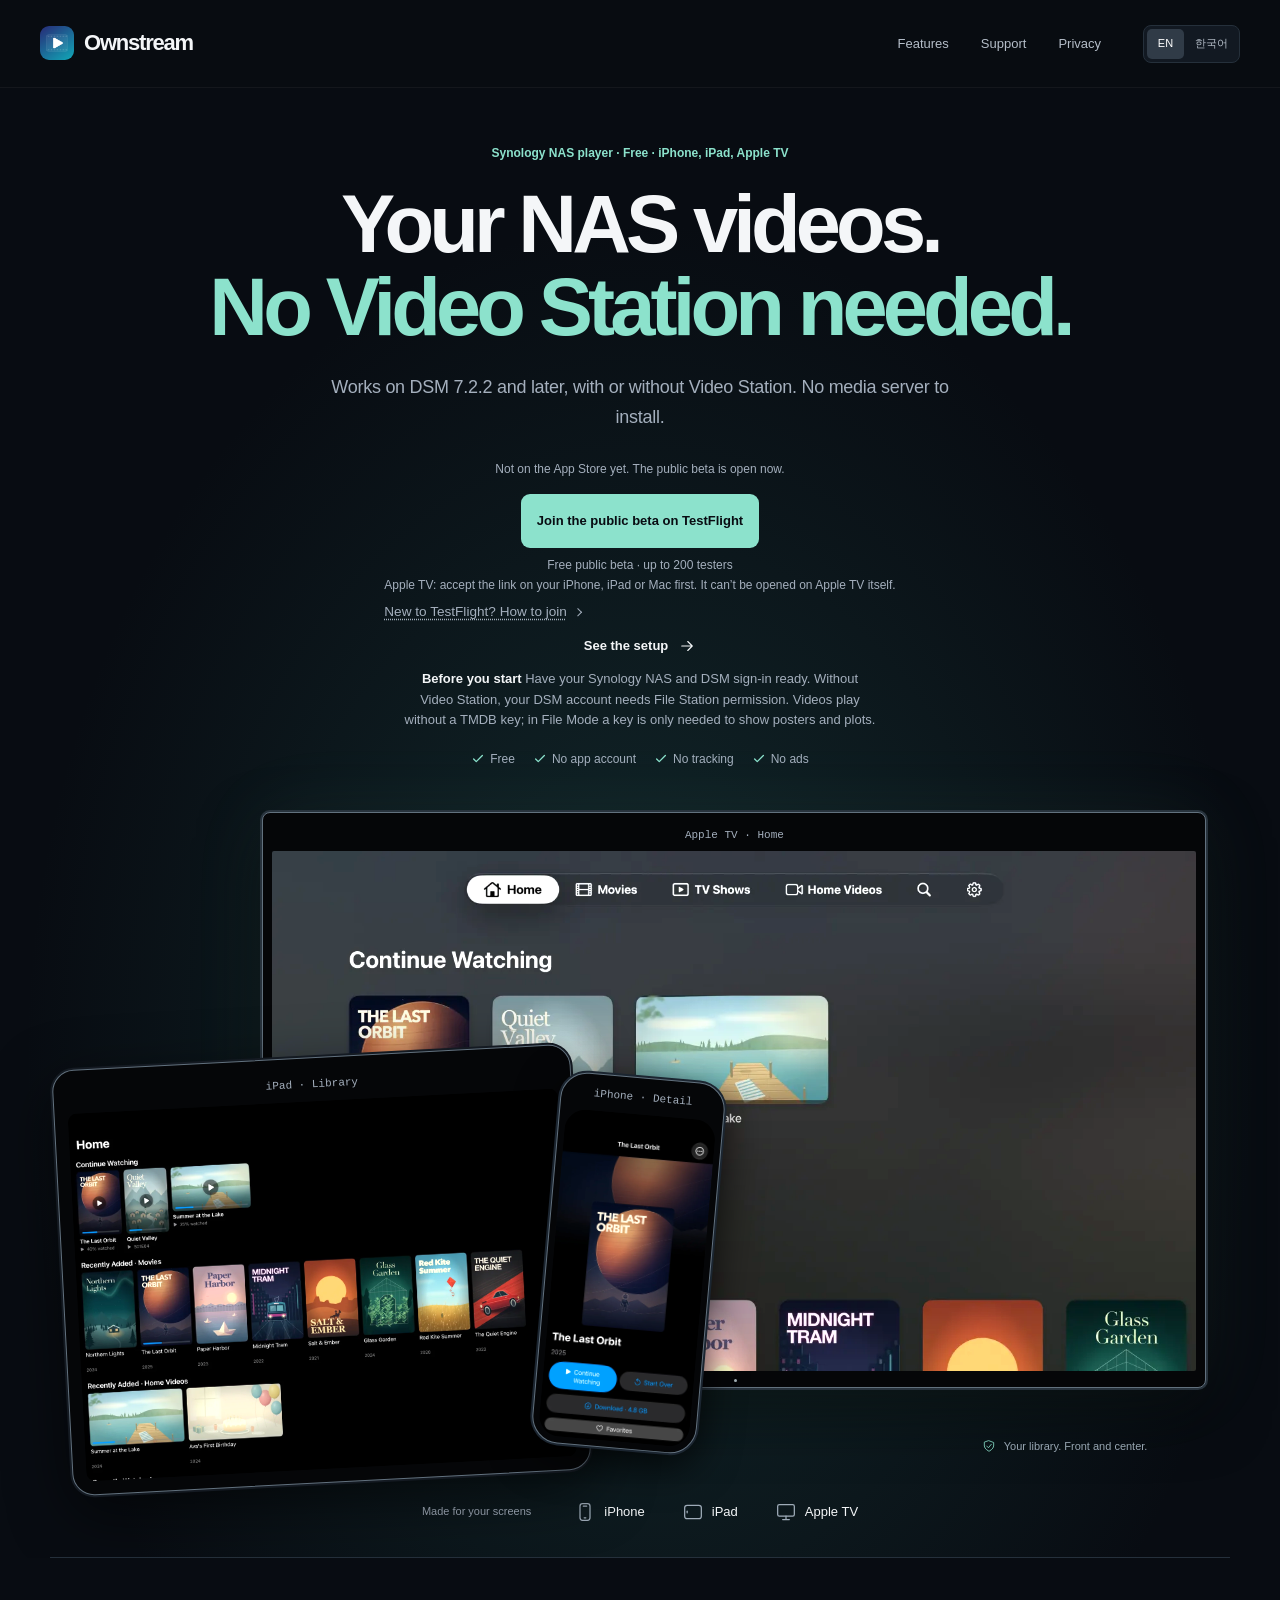
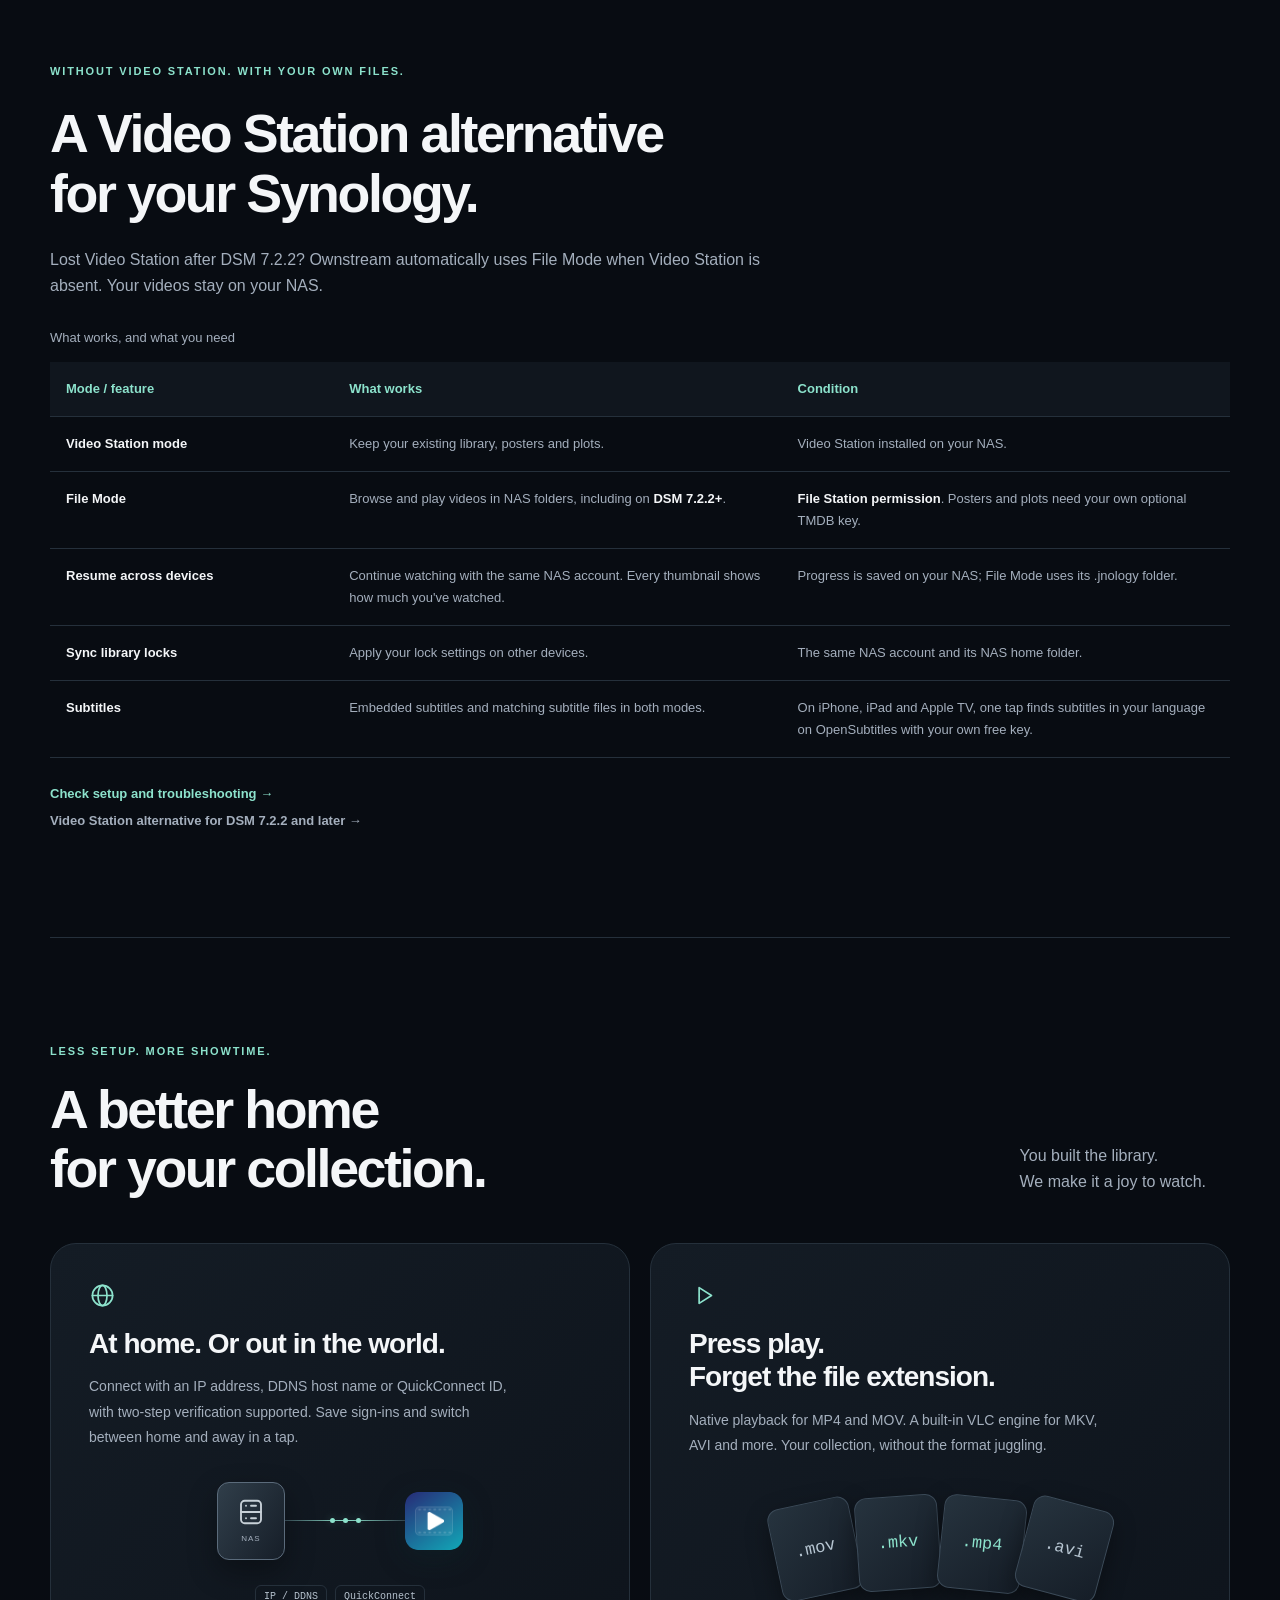
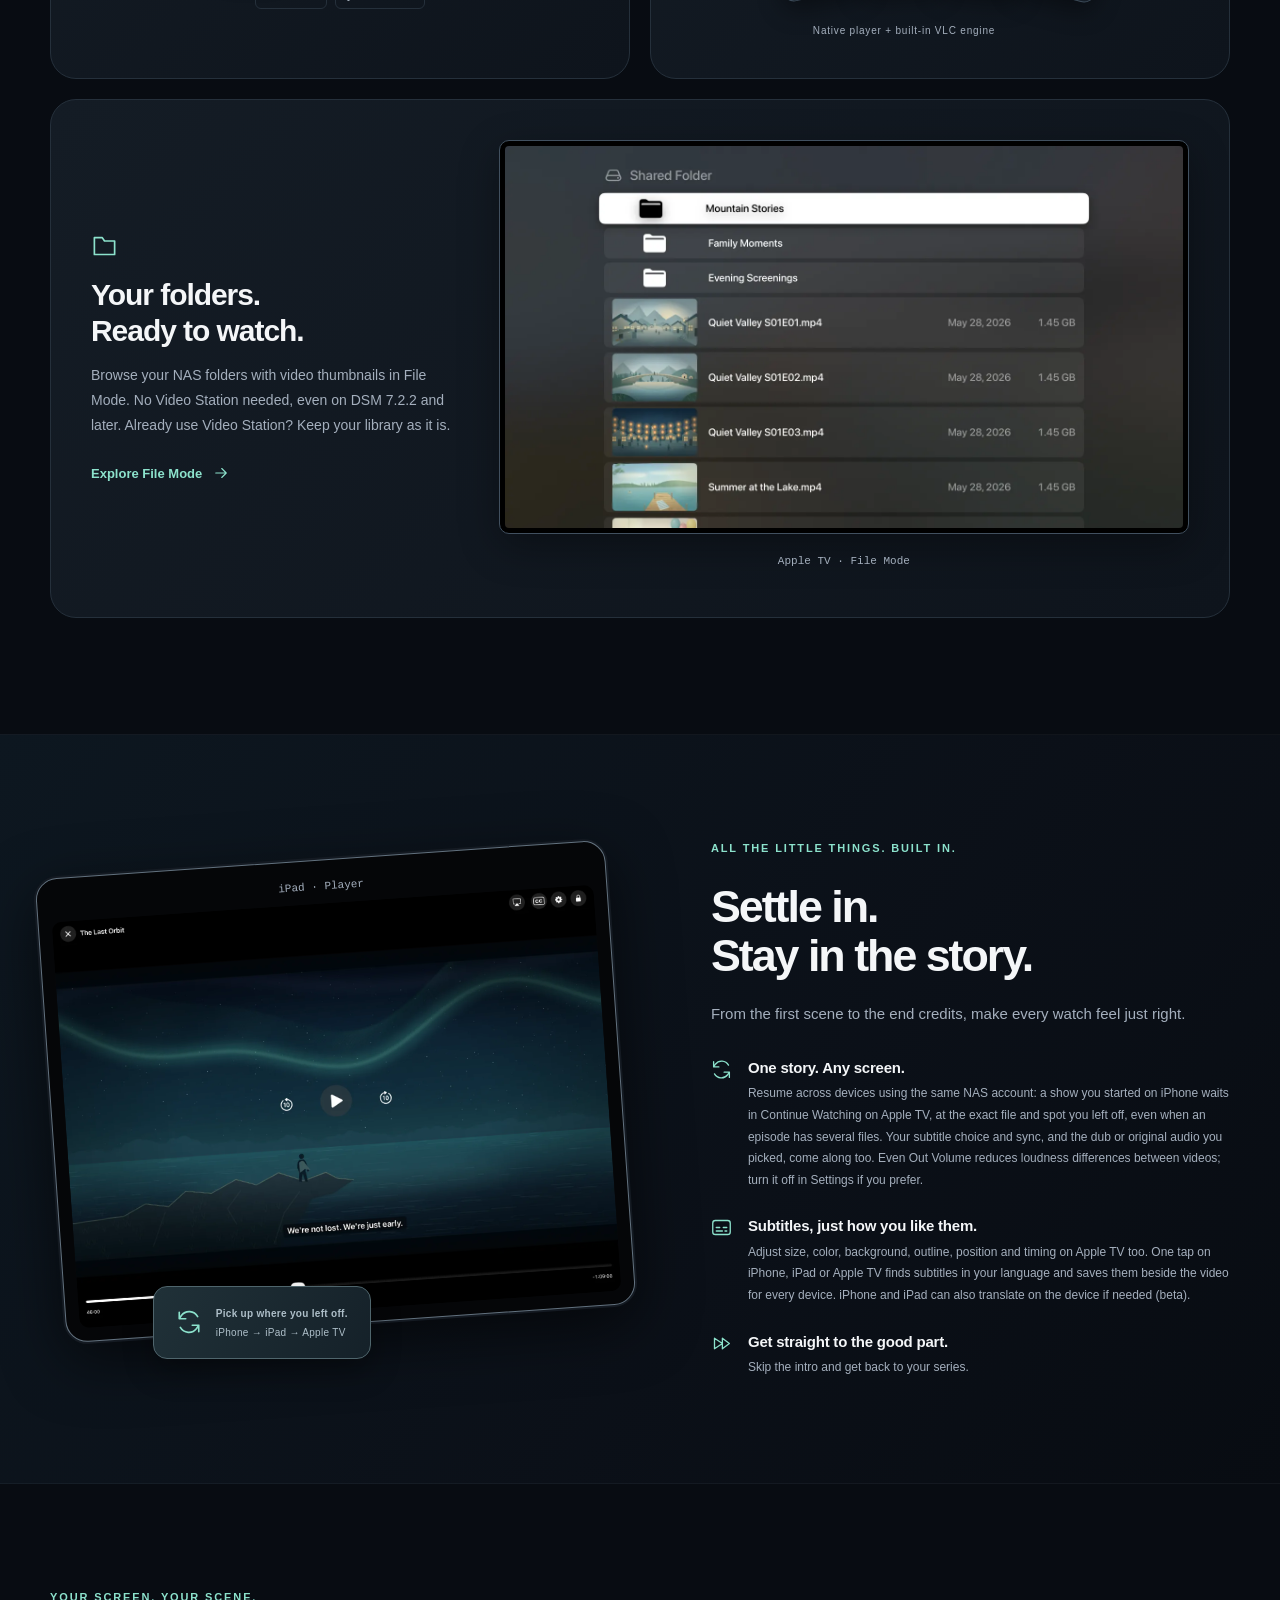
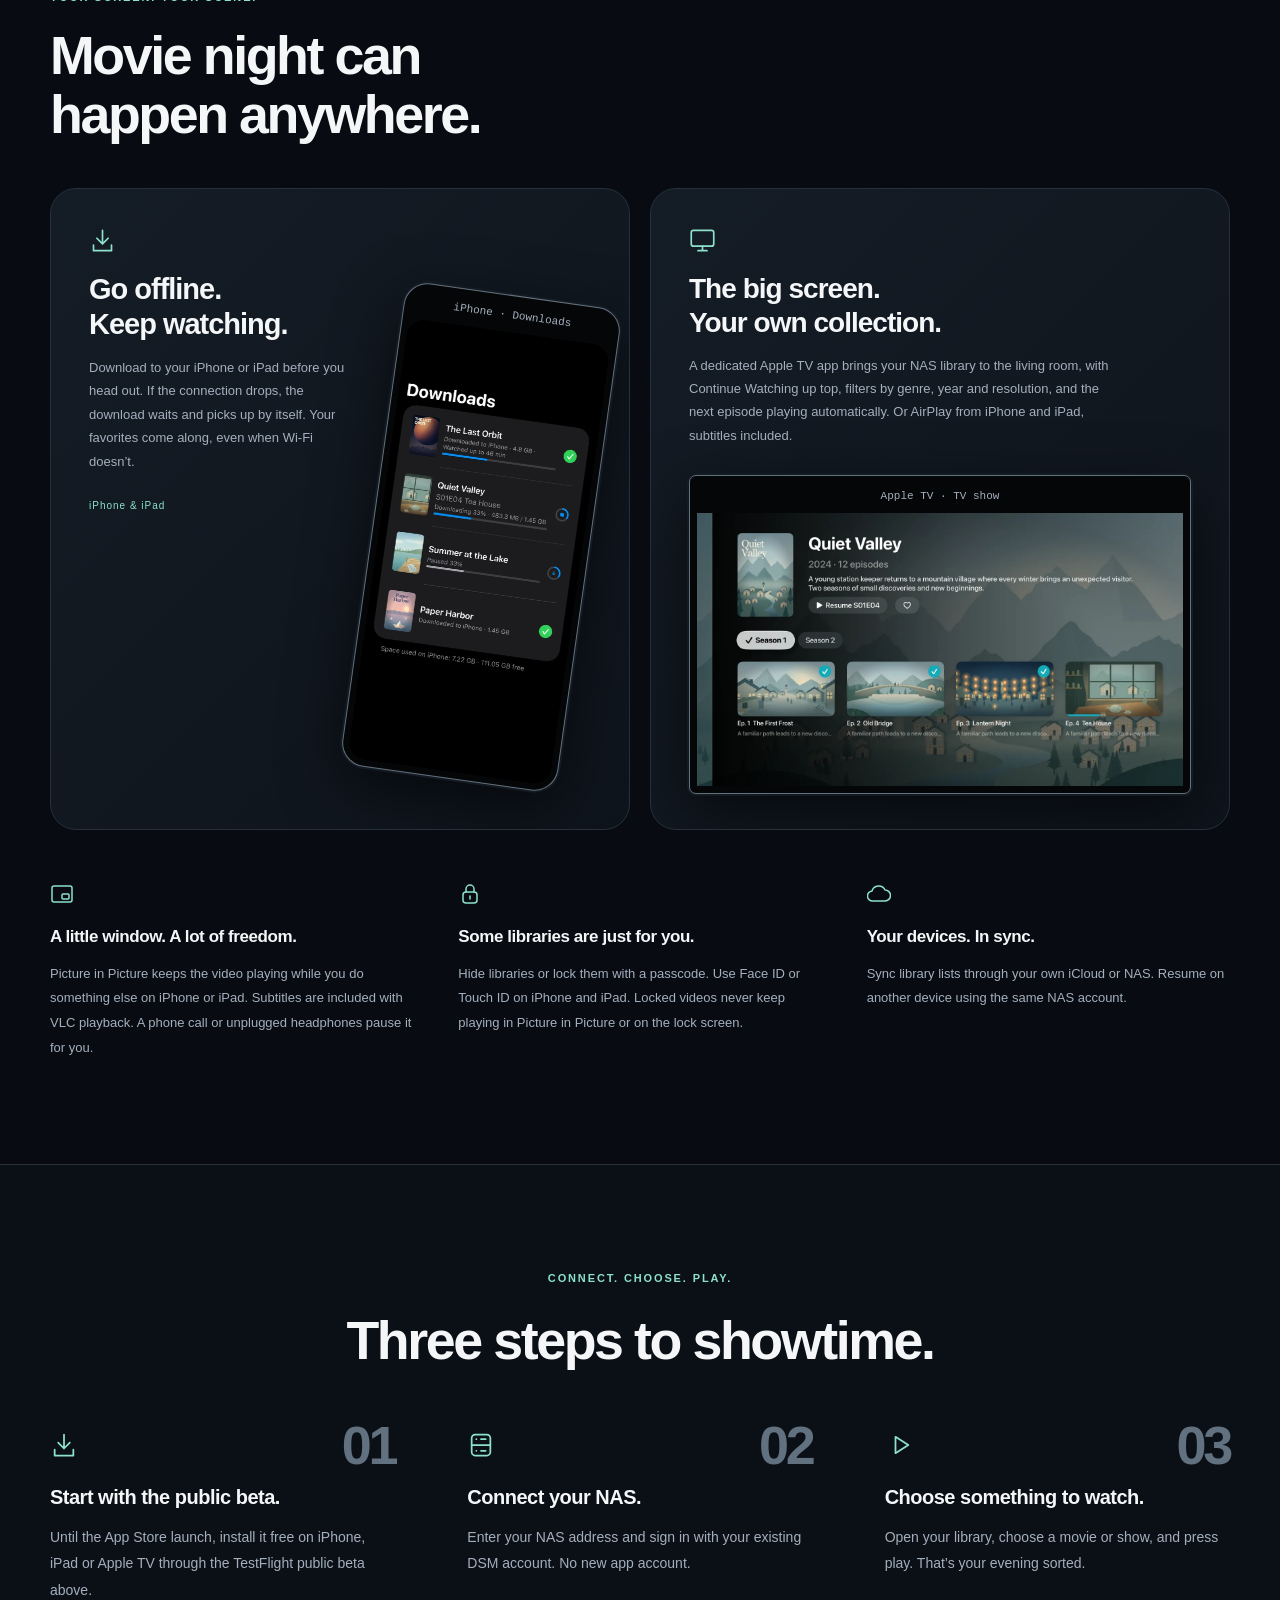
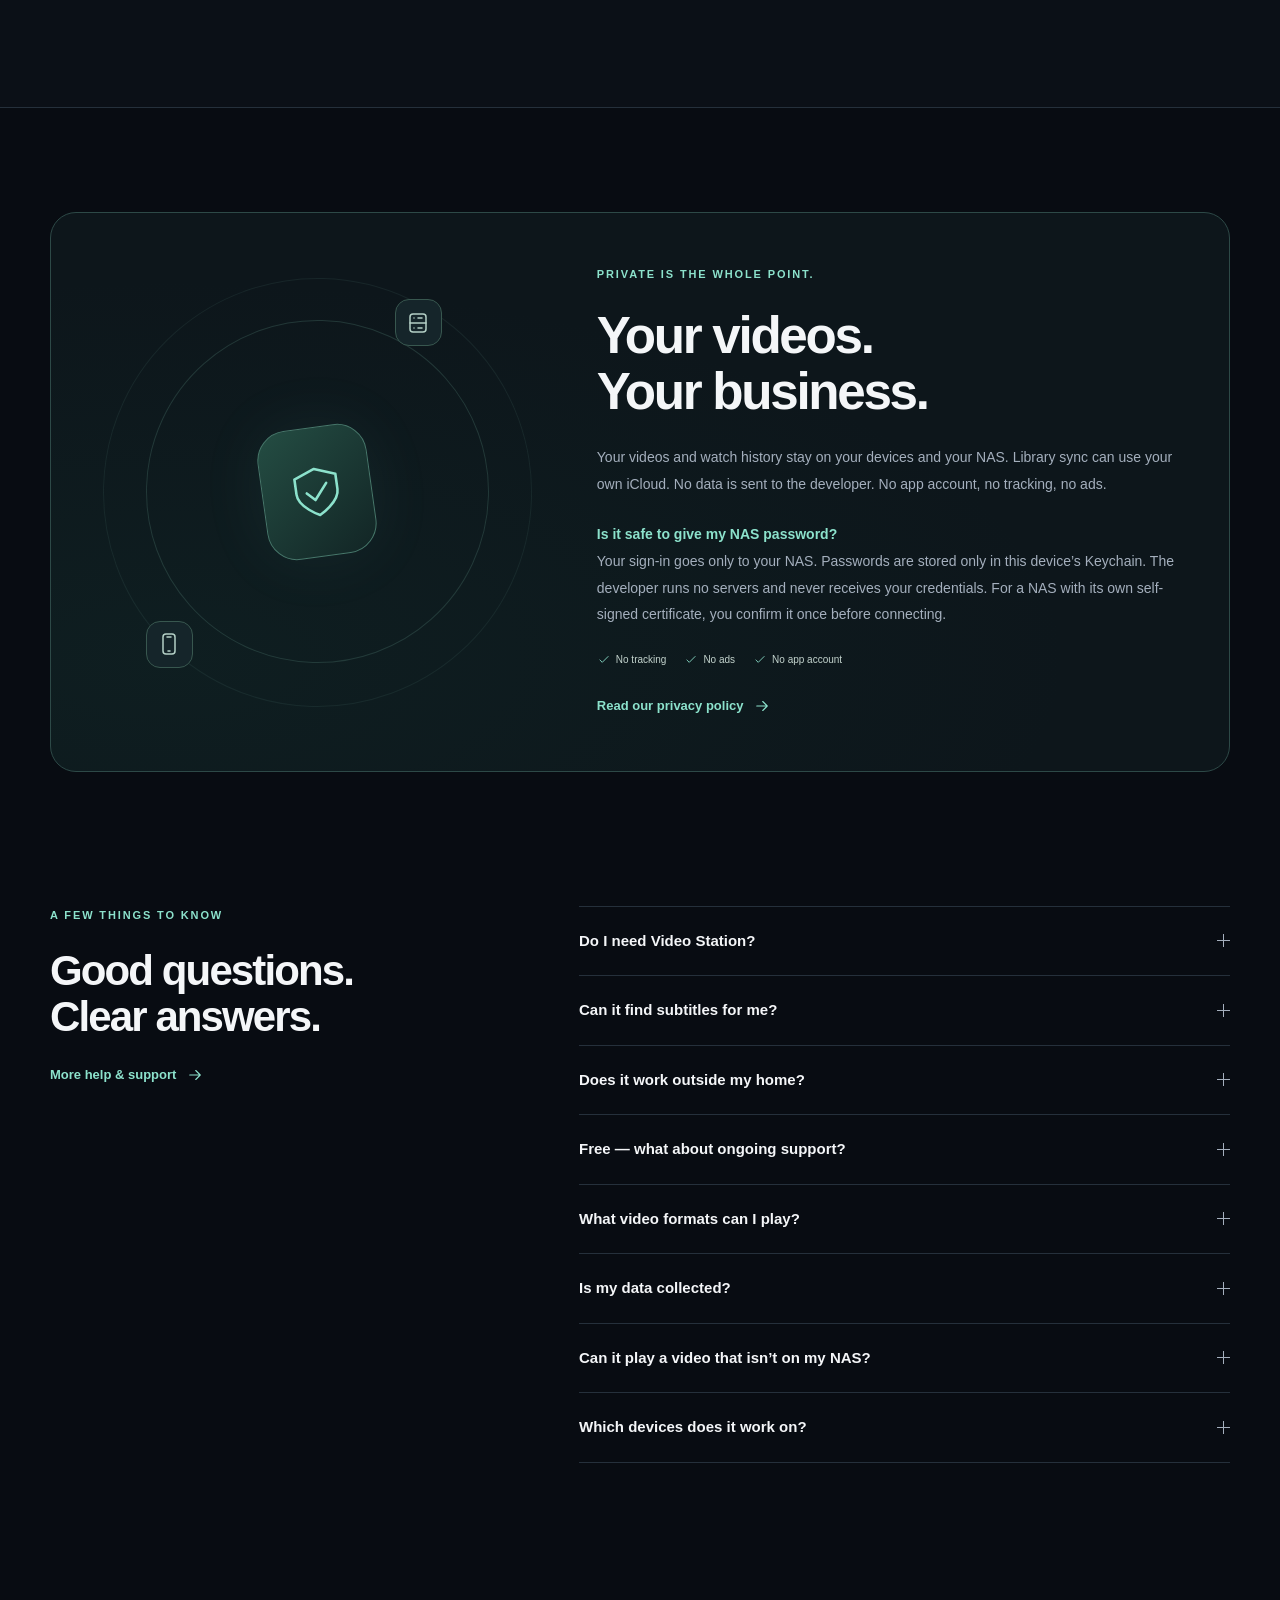
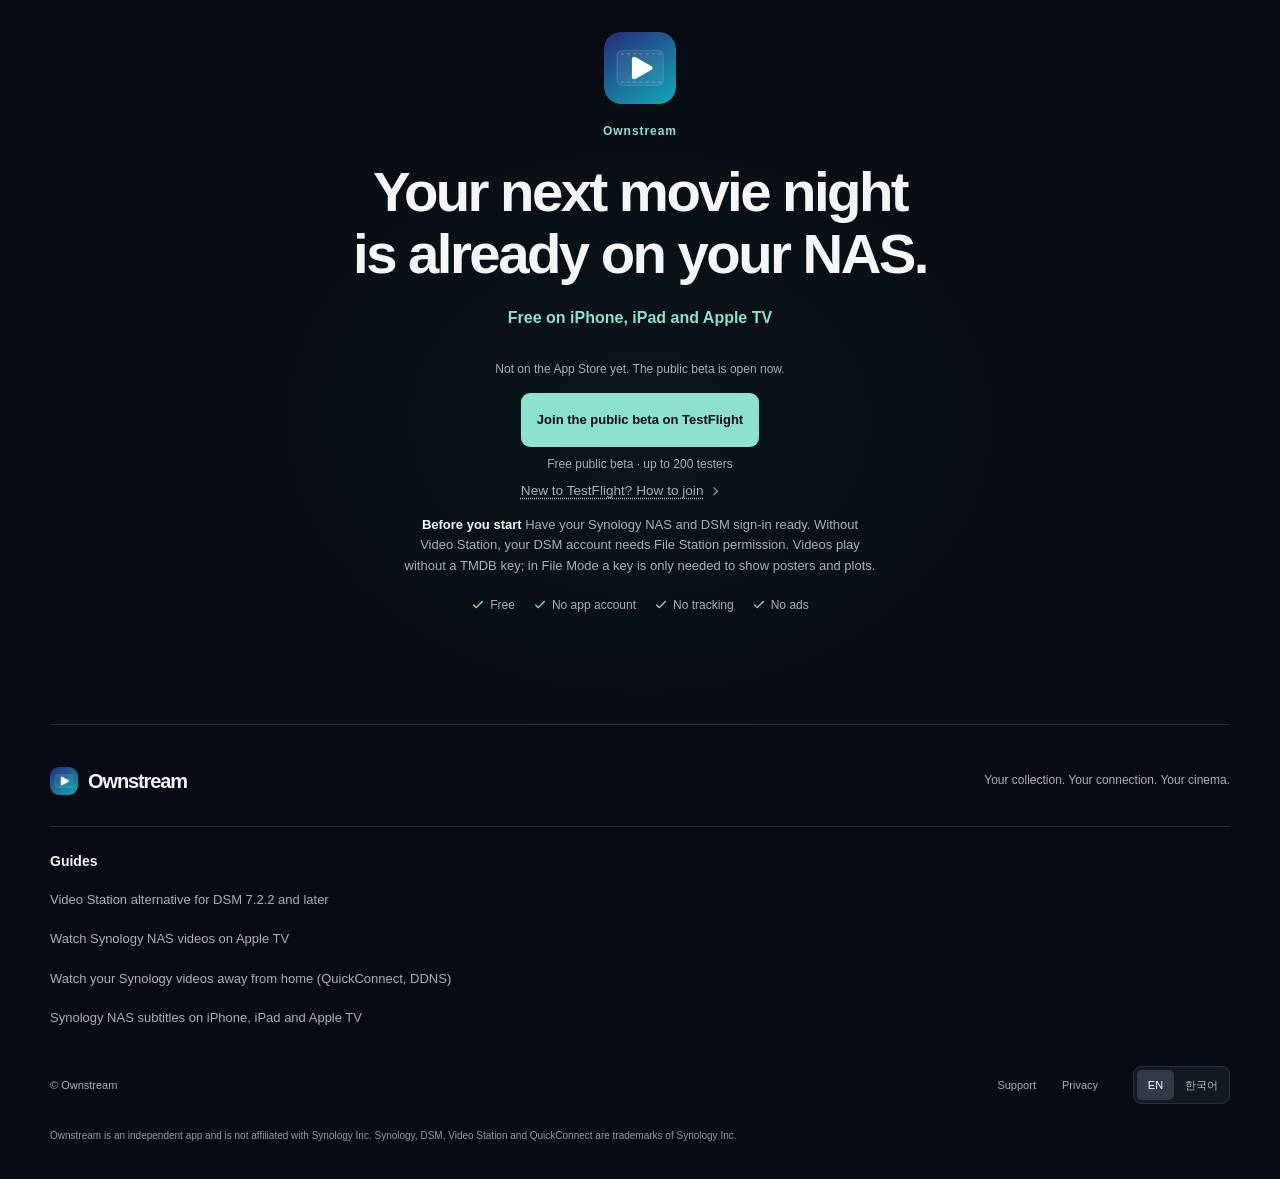
==== index.html @ f3d70e79 "E14 subtitles guide (app a15de88)" ====
<!doctype html>
<!-- Launch: change data-store from soon to live to enable both App Store badges. -->
<!-- Campaign attribution: add the real App Store Connect provider token (pt) to both badge URLs when available; keep their distinct ct values. -->
<html lang="en" data-store="soon" data-beta="on" data-title-en="Ownstream — Free Synology player &amp; Video Station alternative" data-title-ko="Ownstream — Synology 내 파일 무료 재생 · Video Station 대안" data-description-en="A free Video Station alternative for Synology. Play your own NAS files on iPhone, iPad and Apple TV, without installing a separate media server." data-description-ko="Synology Video Station 대안, Ownstream. 별도 미디어 서버 설치 없이 iPhone·iPad·Apple TV에서 내 NAS 파일을 무료로 재생하세요.">
<head><meta charset="utf-8"><meta name="viewport" content="width=device-width, initial-scale=1"><title>Ownstream — Free Synology player &amp; Video Station alternative</title>
<meta name="description" content="A free Video Station alternative for Synology. Play your own NAS files on iPhone, iPad and Apple TV, without installing a separate media server."><meta name="theme-color" content="#080c12"><meta name="color-scheme" content="dark">
<link rel="canonical" href="https://ownstream.app/"><meta property="og:type" content="website"><meta property="og:site_name" content="Ownstream"><meta property="og:title" content="Ownstream — Free Synology player &amp; Video Station alternative"><meta property="og:description" content="A free Video Station alternative for Synology. Play your own NAS files on iPhone, iPad and Apple TV, without installing a separate media server."><meta property="og:url" content="https://ownstream.app/"><meta property="og:locale" content="en_US"><meta property="og:locale:alternate" content="ko_KR"><meta property="og:image" content="https://ownstream.app/assets/og.jpg"><meta property="og:image:width" content="1200"><meta property="og:image:height" content="630"><meta property="og:image:alt" content="Ownstream on iPhone, iPad and Apple TV">
<meta name="twitter:card" content="summary_large_image"><meta name="twitter:title" content="Ownstream — Free Synology player &amp; Video Station alternative"><meta name="twitter:description" content="A free Video Station alternative for Synology. Play your own NAS files on iPhone, iPad and Apple TV, without installing a separate media server."><meta name="twitter:image" content="https://ownstream.app/assets/og.jpg"><meta name="twitter:image:alt" content="Ownstream on iPhone, iPad and Apple TV">

<meta name="apple-itunes-app" content="app-id=6830990953">
<script type="application/ld+json">
{
  "@context": "https://schema.org",
  "@type": "SoftwareApplication",
  "name": "Ownstream",
  "url": "https://ownstream.app/",
  "operatingSystem": "iOS, iPadOS, tvOS",
  "applicationCategory": "EntertainmentApplication",
  "offers": {
    "@type": "Offer",
    "price": 0,
    "priceCurrency": "USD"
  }
}
</script>
<link rel="icon" type="image/png" sizes="32x32" href="assets/favicon.png"><link rel="apple-touch-icon" href="assets/apple-touch-icon.png"><link rel="stylesheet" href="style.css"><script src="lang.js"></script></head><body><a class="skip-link" href="#main"><span lang="en" data-i18n>Skip to content</span><span lang="ko" data-i18n>본문으로 건너뛰기</span></a><header class="site-header"><div class="header-inner"><a class="brand" href="./"><img src="assets/app-icon.png" alt="" width="34" height="34">Ownstream</a><nav aria-label="Main / 주요 메뉴"><a class="features-link" href="./#features"><span lang="en" data-i18n>Features</span><span lang="ko" data-i18n>주요 기능</span></a><a href="support.html" ><span lang="en" data-i18n>Support</span><span lang="ko" data-i18n>지원</span></a><a href="privacy.html" ><span lang="en" data-i18n>Privacy</span><span lang="ko" data-i18n>개인정보</span></a></nav><div class="lang-switch" role="group" aria-label="Language / 언어"><a href="?lang=en" lang="en" data-lang="en">EN</a><a href="?lang=ko" lang="ko" data-lang="ko">한국어</a></div></div></header><main id="main"><section class="hero wrap" aria-labelledby="hero-title"><div class="hero-copy"><p class="eyebrow product-identity"><span lang="en" data-i18n>Synology NAS player · Free · iPhone, iPad, Apple TV</span><span lang="ko" data-i18n>Synology NAS 플레이어 · 무료 · iPhone·iPad·Apple TV</span></p><h1 id="hero-title"><span lang="en" data-i18n>Your NAS videos.<br><em>No Video Station needed.</em></span><span lang="ko" data-i18n>내 NAS 영상,<br><em>Video Station 없이도.</em></span></h1><p class="hero-description"><span lang="en" data-i18n>Works on DSM 7.2.2 and later, with or without Video Station. No media server to install.</span><span lang="ko" data-i18n>DSM 7.2.2 이상에서, Video Station이 있어도 없어도 됩니다. 별도 미디어 서버 설치 없이 재생하세요.</span></p><div class="hero-actions download-actions"><span class="store-soon"><span lang="en" data-i18n>Not on the App Store yet. The public beta is open now.</span><span lang="ko" data-i18n>아직 App Store 출시 전입니다. 공개 베타는 지금 열려 있습니다.</span></span><a class="app-store store-live" href="https://apps.apple.com/app/id6830990953?pt=128747158&ct=site-hero" aria-label="Download Ownstream on the App Store" data-label-en="Download Ownstream on the App Store" data-label-ko="App Store에서 Ownstream 다운로드"><svg viewBox="0 0 24 29" aria-hidden="true"><path fill="currentColor" d="M19.6 15.4c0-3 2.5-4.5 2.6-4.6-1.4-2.1-3.7-2.4-4.5-2.4-1.9-.2-3.8 1.1-4.8 1.1s-2.6-1.1-4.2-1c-2.2 0-4.2 1.3-5.3 3.2-2.2 3.9-.6 9.6 1.6 12.8 1.1 1.5 2.3 3.2 4 3.1 1.6-.1 2.2-1 4.2-1s2.6 1 4.3 1c1.8 0 2.9-1.5 3.9-3 .9-1.2 1.5-2.6 1.8-3.5-.1 0-3.6-1.4-3.6-5.7ZM16.4 6.3c.9-1.1 1.6-2.7 1.4-4.3-1.3.1-2.9.9-3.9 2-1 1.1-1.8 2.7-1.5 4.2 1.5.1 3-.8 4-1.9Z"/></svg><span><small><span lang="en" data-i18n>Download on the</span><span lang="ko" data-i18n>지금 다운로드하세요</span></small><strong>App Store</strong></span></a><div class="beta-signup"><a class="beta-cta" href="https://testflight.apple.com/join/6dYgP9xa" data-beta-link rel="noopener"><span lang="en" data-i18n>Join the public beta on TestFlight</span><span lang="ko" data-i18n>TestFlight 공개 베타 참여하기</span></a><p class="beta-note"><span lang="en" data-i18n>Free public beta · up to 200 testers</span><span lang="ko" data-i18n>무료 공개 베타 · 최대 200명</span></p><p class="beta-note beta-tv-note"><span lang="en" data-i18n>Apple TV: accept the link on your iPhone, iPad or Mac first. It can’t be opened on Apple TV itself.</span><span lang="ko" data-i18n>Apple TV는 iPhone·iPad·Mac에서 링크를 먼저 수락하세요. Apple TV에서는 링크를 열 수 없습니다.</span></p><details class="beta-howto">
  <summary><span lang="en" data-i18n>New to TestFlight? How to join</span><span lang="ko" data-i18n>TestFlight가 처음이라면? 참여 방법</span></summary>
  <p class="beta-howto-intro"><span lang="en" data-i18n>TestFlight is Apple’s free app for trying apps before release. No Ownstream account needed.</span><span lang="ko" data-i18n>TestFlight는 출시 전 앱을 미리 써 볼 수 있는 Apple의 무료 앱입니다. Ownstream 회원가입은 필요 없습니다.</span></p>
  <p class="beta-howto-device"><strong><span lang="en" data-i18n>iPhone · iPad</span><span lang="ko" data-i18n>iPhone · iPad</span></strong></p>
  <ol>
    <li><span lang="en" data-i18n>Install <a href="https://apps.apple.com/app/testflight/id899247664" rel="noopener">TestFlight</a> from the App Store.</span><span lang="ko" data-i18n>App Store에서 <a href="https://apps.apple.com/app/testflight/id899247664" rel="noopener">TestFlight</a>를 설치하세요.</span></li>
    <li><span lang="en" data-i18n>Open the beta link above on that device and tap Accept.</span><span lang="ko" data-i18n>그 기기에서 위 베타 링크를 열고 ‘수락’을 누르세요.</span></li>
    <li><span lang="en" data-i18n>Tap Install in TestFlight.</span><span lang="ko" data-i18n>TestFlight에서 ‘설치’를 누르세요.</span></li>
  </ol>
  <p class="beta-howto-device"><strong><span lang="en" data-i18n>Apple TV</span><span lang="ko" data-i18n>Apple TV</span></strong></p>
  <ol>
    <li><span lang="en" data-i18n>Open the beta link on your iPhone, iPad or Mac and accept. The link can’t be opened on Apple TV itself.</span><span lang="ko" data-i18n>iPhone·iPad·Mac에서 베타 링크를 열어 수락하세요. Apple TV에서는 링크를 직접 열 수 없습니다.</span></li>
    <li><span lang="en" data-i18n>On Apple TV, install TestFlight from the App Store and sign in with the same Apple ID you used to accept.</span><span lang="ko" data-i18n>Apple TV의 App Store에서 TestFlight를 설치하고, 수락할 때 쓴 Apple ID로 로그인하세요.</span></li>
    <li><span lang="en" data-i18n>Open Ownstream in TestFlight on Apple TV and install.</span><span lang="ko" data-i18n>Apple TV의 TestFlight에서 Ownstream을 골라 설치하세요.</span></li>
  </ol>
</details></div><a class="text-link" href="#how-it-works"><span lang="en" data-i18n>See the setup</span><span lang="ko" data-i18n>시작 방법 보기</span><svg class="icon" viewBox="0 0 24 24" fill="none" stroke="currentColor" stroke-width="1.5" stroke-linecap="round" stroke-linejoin="round" aria-hidden="true"><path d="M5 12h14m-6-6 6 6-6 6"/></svg></a></div><p class="setup-note"><strong><span lang="en" data-i18n>Before you start</span><span lang="ko" data-i18n>시작 전에 준비하세요</span></strong> <span lang="en" data-i18n>Have your Synology NAS and DSM sign-in ready. Without Video Station, your DSM account needs File Station permission. Videos play without a TMDB key; in File Mode a key is only needed to show posters and plots.</span><span lang="ko" data-i18n>Synology NAS와 DSM 로그인 정보만 있으면 됩니다. Video Station이 없다면 DSM 계정에 File Station 권한이 필요합니다. TMDB 키 없이도 재생되며, 파일 모드에서 포스터·줄거리를 볼 때만 키가 필요합니다.</span></p><ul class="trust-row" role="list"><li><svg viewBox="0 0 16 16" fill="none" stroke="currentColor" stroke-width="1.5" stroke-linecap="round" stroke-linejoin="round" aria-hidden="true"><path d="m3 8 3 3 7-7"/></svg><span lang="en" data-i18n>Free</span><span lang="ko" data-i18n>무료</span></li><li><svg viewBox="0 0 16 16" fill="none" stroke="currentColor" stroke-width="1.5" stroke-linecap="round" stroke-linejoin="round" aria-hidden="true"><path d="m3 8 3 3 7-7"/></svg><span lang="en" data-i18n>No app account</span><span lang="ko" data-i18n>앱 회원가입 없음</span></li><li><svg viewBox="0 0 16 16" fill="none" stroke="currentColor" stroke-width="1.5" stroke-linecap="round" stroke-linejoin="round" aria-hidden="true"><path d="m3 8 3 3 7-7"/></svg><span lang="en" data-i18n>No tracking</span><span lang="ko" data-i18n>추적 없음</span></li><li><svg viewBox="0 0 16 16" fill="none" stroke="currentColor" stroke-width="1.5" stroke-linecap="round" stroke-linejoin="round" aria-hidden="true"><path d="m3 8 3 3 7-7"/></svg><span lang="en" data-i18n>No ads</span><span lang="ko" data-i18n>광고 없음</span></li></ul></div>
<div class="device-stage" role="group" aria-label="Ownstream on iPhone, iPad and Apple TV" data-label-en="Ownstream on iPhone, iPad and Apple TV" data-label-ko="iPhone, iPad, Apple TV의 Ownstream">
<div class="device television"><span class="shot-label"><span lang="en" data-i18n>Apple TV · Home</span><span lang="ko" data-i18n>Apple TV · 홈</span></span><img class="" src="assets/shots/tv-en/tabs.webp" data-src-en="assets/shots/tv-en/tabs.webp" data-src-ko="assets/shots/tv-ko/tabs.webp" alt="Ownstream Apple TV home with Continue Watching" data-alt-en="Ownstream Apple TV home with Continue Watching" data-alt-ko="Apple TV의 Ownstream 홈과 이어보기" width="1440" height="810" fetchpriority=high decoding="async"><span class="tv-indicator"></span></div>
<div class="tv-foot" aria-hidden="true"></div><div class="device ipad"><span class="shot-label"><span lang="en" data-i18n>iPad · Library</span><span lang="ko" data-i18n>iPad · 라이브러리</span></span><img class="" src="assets/shots/ipad-land-en/home.webp" data-src-en="assets/shots/ipad-land-en/home.webp" data-src-ko="assets/shots/ipad-land-ko/home.webp" alt="Ownstream iPad library with movies and home videos" data-alt-en="Ownstream iPad library with movies and home videos" data-alt-ko="영화와 홈 비디오를 모아 보는 iPad의 Ownstream" width="1440" height="1080" fetchpriority=high decoding="async"></div><div class="device iphone"><span class="shot-label"><span lang="en" data-i18n>iPhone · Detail</span><span lang="ko" data-i18n>iPhone · 상세</span></span><img class="" src="assets/shots/iphone-en/detail.webp" data-src-en="assets/shots/iphone-en/detail.webp" data-src-ko="assets/shots/iphone-ko/detail.webp" alt="Movie details in Ownstream on iPhone" data-alt-en="Movie details in Ownstream on iPhone" data-alt-ko="iPhone의 Ownstream 영화 상세 화면" width="640" height="1391" fetchpriority=high decoding="async"></div><div class="stage-label"><svg class="icon" viewBox="0 0 24 24" fill="none" stroke="currentColor" stroke-width="1.5" stroke-linecap="round" stroke-linejoin="round" aria-hidden="true"><path d="m12 3 8 3v6c0 5-8 9-8 9s-8-4-8-9V6Z"/><path d="m8 12 3 3 5-6"/></svg><span lang="en" data-i18n>Your library. Front and center.</span><span lang="ko" data-i18n>내 라이브러리가 주인공.</span></div></div>
<div class="platforms"><span><span lang="en" data-i18n>Made for your screens</span><span lang="ko" data-i18n>내가 쓰는 화면 그대로</span></span><span><svg class="icon" viewBox="0 0 24 24" fill="none" stroke="currentColor" stroke-width="1.5" stroke-linecap="round" stroke-linejoin="round" aria-hidden="true"><rect x="6" y="2" width="12" height="20" rx="3"/><path d="M10 5h4m-3 14h2"/></svg>iPhone</span><span><svg class="icon" viewBox="0 0 24 24" fill="none" stroke="currentColor" stroke-width="1.5" stroke-linecap="round" stroke-linejoin="round" aria-hidden="true"><rect x="2" y="4" width="20" height="16" rx="3"/><path d="M5 11v2"/></svg>iPad</span><span><svg class="icon" viewBox="0 0 24 24" fill="none" stroke="currentColor" stroke-width="1.5" stroke-linecap="round" stroke-linejoin="round" aria-hidden="true"><rect x="2" y="3" width="20" height="14" rx="2"/><path d="M8 21h8m-4-4v4"/></svg>Apple TV</span></div></section>

<section class="section wrap compatibility-section" id="video-station-alternative" aria-labelledby="compatibility-title">
  <p class="eyebrow"><span lang="en" data-i18n>WITHOUT VIDEO STATION. WITH YOUR OWN FILES.</span><span lang="ko" data-i18n>Video Station 없이도, 내 파일 그대로.</span></p>
  <h2 id="compatibility-title"><span lang="en" data-i18n>A Video Station alternative<br>for your Synology.</span><span lang="ko" data-i18n>내 Synology를 위한<br>Video Station 대안.</span></h2>
  <p class="compatibility-intro"><span lang="en" data-i18n>Lost Video Station after DSM 7.2.2? Ownstream automatically uses File Mode when Video Station is absent. Your videos stay on your NAS.</span><span lang="ko" data-i18n>DSM 7.2.2 이후 Video Station이 없어졌나요? Ownstream은 Video Station이 없으면 자동으로 파일 모드를 사용합니다. 영상은 내 NAS에 그대로 둡니다.</span></p>
  <table class="compatibility-table">
    <caption><span lang="en" data-i18n>What works, and what you need</span><span lang="ko" data-i18n>되는 것과 필요한 조건</span></caption>
    <thead><tr><th scope="col"><span lang="en" data-i18n>Mode / feature</span><span lang="ko" data-i18n>모드 / 기능</span></th><th scope="col"><span lang="en" data-i18n>What works</span><span lang="ko" data-i18n>되는 것</span></th><th scope="col"><span lang="en" data-i18n>Condition</span><span lang="ko" data-i18n>조건</span></th></tr></thead>
    <tbody>
      <tr><th scope="row"><span lang="en" data-i18n>Video Station mode</span><span lang="ko" data-i18n>Video Station 모드</span></th><td><span lang="en" data-i18n>Keep your existing library, posters and plots.</span><span lang="ko" data-i18n>기존 라이브러리·포스터·줄거리를 그대로 사용합니다.</span></td><td><span lang="en" data-i18n>Video Station installed on your NAS.</span><span lang="ko" data-i18n>NAS에 Video Station이 설치되어 있어야 합니다.</span></td></tr>
      <tr><th scope="row"><span lang="en" data-i18n>File Mode</span><span lang="ko" data-i18n>파일 모드</span></th><td><span lang="en" data-i18n>Browse and play videos in NAS folders, including on <strong>DSM 7.2.2+</strong>.</span><span lang="ko" data-i18n><strong>DSM 7.2.2 이상</strong>에서도 NAS 폴더의 영상을 탐색하고 재생합니다.</span></td><td><span lang="en" data-i18n><strong>File Station permission</strong>. Posters and plots need your own optional TMDB key.</span><span lang="ko" data-i18n><strong>File Station 권한</strong>이 필요합니다. 포스터·줄거리를 보려면 본인의 TMDB 키를 선택적으로 추가하세요.</span></td></tr>
      <tr><th scope="row"><span lang="en" data-i18n>Resume across devices</span><span lang="ko" data-i18n>기기 간 이어보기</span></th><td><span lang="en" data-i18n>Continue watching with the same NAS account. Every thumbnail shows how much you've watched.</span><span lang="ko" data-i18n>같은 NAS 계정으로 보던 영상을 이어봅니다. 썸네일마다 얼마나 봤는지 표시됩니다.</span></td><td><span lang="en" data-i18n>Progress is saved on your NAS; File Mode uses its .jnology folder.</span><span lang="ko" data-i18n>기록은 NAS에 저장되며, 파일 모드에서는 .jnology 폴더를 사용합니다.</span></td></tr>
      <tr><th scope="row"><span lang="en" data-i18n>Sync library locks</span><span lang="ko" data-i18n>라이브러리 잠금 동기화</span></th><td><span lang="en" data-i18n>Apply your lock settings on other devices.</span><span lang="ko" data-i18n>다른 기기에도 같은 잠금 설정을 적용합니다.</span></td><td><span lang="en" data-i18n>The same NAS account and its NAS home folder.</span><span lang="ko" data-i18n>같은 NAS 계정과 해당 계정의 NAS 홈 폴더가 필요합니다.</span></td></tr>
      <tr><th scope="row"><span lang="en" data-i18n>Subtitles</span><span lang="ko" data-i18n>자막</span></th><td><span lang="en" data-i18n>Embedded subtitles and matching subtitle files in both modes.</span><span lang="ko" data-i18n>두 모드 모두 내장 자막과 같은 이름의 자막 파일을 지원합니다.</span></td><td><span lang="en" data-i18n>On iPhone, iPad and Apple TV, one tap finds subtitles in your language on OpenSubtitles with your own free key.</span><span lang="ko" data-i18n>iPhone·iPad·Apple TV에서 한 번 눌러 내 언어 자막을 찾습니다. 본인의 무료 OpenSubtitles 키로 검색합니다.</span></td></tr>
    </tbody>
  </table>
  <a class="text-link" href="support.html"><span lang="en" data-i18n>Check setup and troubleshooting →</span><span lang="ko" data-i18n>설정 방법과 문제 해결 보기 →</span></a>
  <p><a class="text-link" href="guides/video-station-alternative.html"><span lang="en" data-i18n>Video Station alternative for DSM 7.2.2 and later →</span><span lang="ko" data-i18n>DSM 7.2.2 이후 Video Station 대안 안내 →</span></a></p>
</section>
<section class="section wrap" id="features"><div class="section-heading"><div><p class="eyebrow"><span lang="en" data-i18n>LESS SETUP. MORE SHOWTIME.</span><span lang="ko" data-i18n>설정은 가볍게. 감상은 깊게.</span></p><h2><span lang="en" data-i18n>A better home<br>for your collection.</span><span lang="ko" data-i18n>모으는 즐거움에서,<br>보는 즐거움으로.</span></h2></div><p><span lang="en" data-i18n>You built the library. <br>We make it a joy to watch.</span><span lang="ko" data-i18n>내 NAS에 담아 둔 영화와 드라마. <br>이제 더 편하게 즐기세요.</span></p></div>
<div class="feature-grid"><article class="feature-card connection-card"><div class="card-icon"><svg class="icon" viewBox="0 0 24 24" fill="none" stroke="currentColor" stroke-width="1.5" stroke-linecap="round" stroke-linejoin="round" aria-hidden="true"><circle cx="12" cy="12" r="9"/><ellipse cx="12" cy="12" rx="4" ry="9"/><path d="M3 12h18"/></svg></div><h3><span lang="en" data-i18n>At home. Or out in the world.</span><span lang="ko" data-i18n>집에서도, 집 밖에서도.</span></h3><p><span lang="en" data-i18n>Connect with an IP address, DDNS host name or QuickConnect ID, with two-step verification supported. Save sign-ins and switch between home and away in a tap.</span><span lang="ko" data-i18n>IP 주소, DDNS 주소, QuickConnect ID로 내 NAS에 연결하세요. 2단계 인증도 지원합니다. 로그인을 저장해 두면 집과 외부 연결을 한 번에 바꿀 수 있습니다.</span></p><div class="connection-diagram" aria-hidden="true"><div class="nas"><svg class="icon" viewBox="0 0 24 24" fill="none" stroke="currentColor" stroke-width="1.5" stroke-linecap="round" stroke-linejoin="round" aria-hidden="true"><rect x="4" y="3" width="16" height="18" rx="3"/><path d="M4 12h16M8 7h.01M8 17h.01M12 7h4M12 17h4"/></svg><span>NAS</span></div><div class="signal-line"><span></span><span></span><span></span></div><div class="connection-app"><img src="assets/app-icon.png" width="58" height="58" alt=""></div></div><div class="tags"><span>IP / DDNS</span><span>QuickConnect</span></div></article>
<article class="feature-card formats-card"><div class="card-icon"><svg class="icon" viewBox="0 0 24 24" fill="none" stroke="currentColor" stroke-width="1.5" stroke-linecap="round" stroke-linejoin="round" aria-hidden="true"><path d="m9 5 11 7-11 7Z"/></svg></div><h3><span lang="en" data-i18n>Press play.<br>Forget the file extension.</span><span lang="ko" data-i18n>파일 형식은 잠시 잊고.<br>재생을 누르세요.</span></h3><p><span lang="en" data-i18n>Native playback for MP4 and MOV. A built-in VLC engine for MKV, AVI and more. Your collection, without the format juggling.</span><span lang="ko" data-i18n>MP4·MOV는 기본 플레이어로, MKV·AVI 등은 내장 VLC 엔진으로. 다양한 형식의 영상을 편하게 즐기세요.</span></p><div class="format-visual" aria-hidden="true"><span>.mov</span><span>.mkv</span><span>.mp4</span><span>.avi</span></div><p class="card-caption"><span lang="en" data-i18n>Native player + built-in VLC engine</span><span lang="ko" data-i18n>기본 플레이어 + 내장 VLC 엔진</span></p></article>
<article class="feature-card library-card"><div><div class="card-icon"><svg class="icon" viewBox="0 0 24 24" fill="none" stroke="currentColor" stroke-width="1.5" stroke-linecap="round" stroke-linejoin="round" aria-hidden="true"><path d="M3 7V5h7l2 3h9v12H3Z"/></svg></div><h3><span lang="en" data-i18n>Your folders.<br>Ready to watch.</span><span lang="ko" data-i18n>내 NAS 폴더가<br>라이브러리로.</span></h3><p><span lang="en" data-i18n>Browse your NAS folders with video thumbnails in File Mode. No Video Station needed, even on DSM 7.2.2 and later. Already use Video Station? Keep your library as it is.</span><span lang="ko" data-i18n>파일 모드로 NAS 폴더 속 영상을 썸네일과 함께 둘러보세요. Video Station이 없는 DSM 7.2.2 이상에서도 즐길 수 있습니다. 기존 Video Station 라이브러리도 그대로 사용할 수 있어요.</span></p><a class="text-link" href="support.html"><span lang="en" data-i18n>Explore File Mode</span><span lang="ko" data-i18n>파일 모드 알아보기</span><svg class="icon" viewBox="0 0 24 24" fill="none" stroke="currentColor" stroke-width="1.5" stroke-linecap="round" stroke-linejoin="round" aria-hidden="true"><path d="M5 12h14m-6-6 6 6-6 6"/></svg></a></div><figure class="library-screen"><img src="assets/shots/tv-en/folders.webp" data-src-en="assets/shots/tv-en/folders.webp" data-src-ko="assets/shots/tv-ko/folders.webp" alt="Ownstream File Mode on Apple TV, with NAS folders and episode thumbnails" data-alt-en="Ownstream File Mode on Apple TV, with NAS folders and episode thumbnails" data-alt-ko="NAS 폴더와 에피소드 썸네일을 보여주는 Apple TV의 Ownstream 파일 모드" width="1440" height="810" loading="lazy" decoding="async"><figcaption class="shot-label"><span lang="en" data-i18n>Apple TV · File Mode</span><span lang="ko" data-i18n>Apple TV · 파일 모드</span></figcaption></figure></article></div></section>
<section class="section playback-section"><div class="wrap playback-grid"><div class="playback-visual"><div class="device playback-ipad"><span class="shot-label"><span lang="en" data-i18n>iPad · Player</span><span lang="ko" data-i18n>iPad · 재생</span></span><img class="" src="assets/shots/ipad-land-en/player.webp" data-src-en="assets/shots/ipad-land-en/player.webp" data-src-ko="assets/shots/ipad-land-ko/player.webp" alt="Ownstream video player with subtitles" data-alt-en="Ownstream video player with subtitles" data-alt-ko="자막과 함께 보는 Ownstream 재생 화면" width="1440" height="1080" loading=lazy decoding="async"></div><div class="resume-chip"><svg class="icon" viewBox="0 0 24 24" fill="none" stroke="currentColor" stroke-width="1.5" stroke-linecap="round" stroke-linejoin="round" aria-hidden="true"><path d="M20 7a9 9 0 0 0-15-1L3 9m0-6v6h6M4 17a9 9 0 0 0 15 1l2-3m0 6v-6h-6"/></svg><div><strong><span lang="en" data-i18n>Pick up where you left off.</span><span lang="ko" data-i18n>보던 장면, 그대로.</span></strong><span>iPhone → iPad → Apple TV</span></div></div></div><div class="playback-copy"><p class="eyebrow"><span lang="en" data-i18n>ALL THE LITTLE THINGS. BUILT IN.</span><span lang="ko" data-i18n>감상에 필요한 디테일까지.</span></p><h2><span lang="en" data-i18n>Settle in.<br>Stay in the story.</span><span lang="ko" data-i18n>편하게 앉으세요.<br>이야기에 빠질 시간.</span></h2><p><span lang="en" data-i18n>From the first scene to the end credits, make every watch feel just right.</span><span lang="ko" data-i18n>첫 장면부터 엔딩 크레딧까지,<br>내게 꼭 맞는 방식으로 감상하세요.</span></p><ul class="playback-list"><li><svg class="icon" viewBox="0 0 24 24" fill="none" stroke="currentColor" stroke-width="1.5" stroke-linecap="round" stroke-linejoin="round" aria-hidden="true"><path d="M20 7a9 9 0 0 0-15-1L3 9m0-6v6h6M4 17a9 9 0 0 0 15 1l2-3m0 6v-6h-6"/></svg><div><h3><span lang="en" data-i18n>One story. Any screen.</span><span lang="ko" data-i18n>화면이 바뀌어도 이어서.</span></h3><p><span lang="en" data-i18n>Resume across devices using the same NAS account: a show you started on iPhone waits in Continue Watching on Apple TV, at the exact file and spot you left off, even when an episode has several files. Your subtitle choice and sync, and the dub or original audio you picked, come along too. Even Out Volume reduces loudness differences between videos; turn it off in Settings if you prefer.</span><span lang="ko" data-i18n>같은 NAS 계정으로 로그인하면 다른 기기에서도 이어볼 수 있습니다. iPhone에서 보던 프로그램이 Apple TV의 ‘이어 보기’에 나오고, 한 회차에 파일이 여럿이어도 보던 파일과 위치 그대로 이어집니다. 영상마다 고른 자막·싱크와 더빙·원어 음성 선택도 함께 이어집니다. ‘소리 크기 고르게’가 영상마다 다른 소리 크기 차이를 줄여 주며, 설정에서 끌 수 있습니다.</span></p></div></li><li><svg class="icon" viewBox="0 0 24 24" fill="none" stroke="currentColor" stroke-width="1.5" stroke-linecap="round" stroke-linejoin="round" aria-hidden="true"><rect x="2" y="4" width="20" height="16" rx="3"/><path d="M6 12h4m4 0h4M6 16h7m3 0h2"/></svg><div><h3><span lang="en" data-i18n>Subtitles, just how you like them.</span><span lang="ko" data-i18n>자막도 내 눈에 맞게.</span></h3><p><span lang="en" data-i18n>Adjust size, color, background, outline, position and timing on Apple TV too. One tap on iPhone, iPad or Apple TV finds subtitles in your language and saves them beside the video for every device. iPhone and iPad can also translate on the device if needed (beta).</span><span lang="ko" data-i18n>크기·색·배경·테두리·위치·싱크를 Apple TV에서도 조절하세요. iPhone·iPad·Apple TV에서 한 번 눌러 내 언어 자막을 찾아 영상 옆에 저장하면 모든 기기에서 씁니다. 없으면 iPhone·iPad에서 기기 안 번역도 됩니다(베타).</span></p></div></li><li><svg class="icon" viewBox="0 0 24 24" fill="none" stroke="currentColor" stroke-width="1.5" stroke-linecap="round" stroke-linejoin="round" aria-hidden="true"><path d="m4 6 9 6-9 6Zm9 0 8 6-8 6Z"/></svg><div><h3><span lang="en" data-i18n>Get straight to the good part.</span><span lang="ko" data-i18n>기다리던 다음 장면으로.</span></h3><p><span lang="en" data-i18n>Skip the intro and get back to your series.</span><span lang="ko" data-i18n>오프닝은 건너뛰고, 이야기 속으로 바로 돌아가세요.</span></p></div></li></ul></div></div></section>
<section class="section wrap"><div class="section-heading"><div><p class="eyebrow"><span lang="en" data-i18n>YOUR SCREEN. YOUR SCENE.</span><span lang="ko" data-i18n>어느 화면에서나, 나답게.</span></p><h2><span lang="en" data-i18n>Movie night can<br>happen anywhere.</span><span lang="ko" data-i18n>어디든, 나만의<br>영화관이 되니까.</span></h2></div></div><div class="watch-grid"><article class="feature-card offline-card"><div class="offline-copy"><div class="card-icon"><svg class="icon" viewBox="0 0 24 24" fill="none" stroke="currentColor" stroke-width="1.5" stroke-linecap="round" stroke-linejoin="round" aria-hidden="true"><path d="M12 3v12m-5-5 5 5 5-5M4 16v5h16v-5"/></svg></div><h3><span lang="en" data-i18n>Go offline.<br>Keep watching.</span><span lang="ko" data-i18n>인터넷은 꺼도.<br>이야기는 계속.</span></h3><p><span lang="en" data-i18n>Download to your iPhone or iPad before you head out. If the connection drops, the download waits and picks up by itself. Your favorites come along, even when Wi-Fi doesn’t.</span><span lang="ko" data-i18n>외출 전 iPhone·iPad에 미리 저장하세요. 연결이 끊기면 기다렸다가 알아서 이어받습니다. Wi-Fi가 닿지 않는 곳에도 좋아하는 영상은 함께 갑니다.</span></p><span class="small-label">iPhone &amp; iPad</span></div><div class="device download-phone"><span class="shot-label"><span lang="en" data-i18n>iPhone · Downloads</span><span lang="ko" data-i18n>iPhone · 다운로드</span></span><img class="" src="assets/shots/iphone-en/downloads.webp" data-src-en="assets/shots/iphone-en/downloads.webp" data-src-ko="assets/shots/iphone-ko/downloads.webp" alt="Downloaded videos ready to watch offline" data-alt-en="Downloaded videos ready to watch offline" data-alt-ko="오프라인으로 볼 수 있도록 저장된 영상" width="640" height="1391" loading=lazy decoding="async"></div></article><article class="feature-card tv-card"><div class="card-icon"><svg class="icon" viewBox="0 0 24 24" fill="none" stroke="currentColor" stroke-width="1.5" stroke-linecap="round" stroke-linejoin="round" aria-hidden="true"><rect x="2" y="3" width="20" height="14" rx="2"/><path d="M8 21h8m-4-4v4"/></svg></div><h3><span lang="en" data-i18n>The big screen.<br>Your own collection.</span><span lang="ko" data-i18n>큰 화면 가득.<br>내가 모은 이야기.</span></h3><p><span lang="en" data-i18n>A dedicated Apple TV app brings your NAS library to the living room, with Continue Watching up top, filters by genre, year and resolution, and the next episode playing automatically. Or AirPlay from iPhone and iPad, subtitles included.</span><span lang="ko" data-i18n>전용 Apple TV 앱으로 거실에서도 내 라이브러리를 즐기세요. 이어보기가 맨 위에 있고, 장르·연도·해상도로 걸러 볼 수 있으며, 다음 회차는 자동으로 이어집니다. iPhone·iPad에서 AirPlay로 보낼 때도 자막이 함께 나옵니다.</span></p><div class="device feature-tv"><span class="shot-label"><span lang="en" data-i18n>Apple TV · TV show</span><span lang="ko" data-i18n>Apple TV · TV 프로그램</span></span><img class="" src="assets/shots/tv-en/show.webp" data-src-en="assets/shots/tv-en/show.webp" data-src-ko="assets/shots/tv-ko/show.webp" alt="A TV show with seasons and episodes in the Ownstream Apple TV app" data-alt-en="A TV show with seasons and episodes in the Ownstream Apple TV app" data-alt-ko="Ownstream Apple TV 앱의 시즌·에피소드 화면" width="1440" height="810" loading=lazy decoding="async"></div></article></div><div class="mini-grid"><article><svg class="icon" viewBox="0 0 24 24" fill="none" stroke="currentColor" stroke-width="1.5" stroke-linecap="round" stroke-linejoin="round" aria-hidden="true"><rect x="2" y="4" width="20" height="16" rx="2"/><rect x="12" y="12" width="7" height="5" rx="1"/></svg><h3><span lang="en" data-i18n>A little window. A lot of freedom.</span><span lang="ko" data-i18n>작은 화면으로, 자유롭게.</span></h3><p><span lang="en" data-i18n>Picture in Picture keeps the video playing while you do something else on iPhone or iPad. Subtitles are included with VLC playback. A phone call or unplugged headphones pause it for you.</span><span lang="ko" data-i18n>iPhone·iPad에서 다른 일을 하는 동안에도 PiP로 영상을 계속 보세요. VLC로 재생하는 영상은 자막도 함께 나옵니다. 전화가 오거나 이어폰을 빼면 알아서 멈춥니다.</span></p></article><article><svg class="icon" viewBox="0 0 24 24" fill="none" stroke="currentColor" stroke-width="1.5" stroke-linecap="round" stroke-linejoin="round" aria-hidden="true"><rect x="5" y="10" width="14" height="11" rx="3"/><path d="M8 10V7a4 4 0 0 1 8 0v3M12 14v3"/></svg><h3><span lang="en" data-i18n>Some libraries are just for you.</span><span lang="ko" data-i18n>나만 보고 싶은 라이브러리.</span></h3><p><span lang="en" data-i18n>Hide libraries or lock them with a passcode. Use Face ID or Touch ID on iPhone and iPad. Locked videos never keep playing in Picture in Picture or on the lock screen.</span><span lang="ko" data-i18n>라이브러리를 숨기거나 비밀번호로 잠그세요. iPhone·iPad에서는 Face ID·Touch ID도 사용할 수 있습니다. 잠긴 영상은 PiP나 잠금 화면에서 계속 재생되지 않습니다.</span></p></article><article><svg class="icon" viewBox="0 0 24 24" fill="none" stroke="currentColor" stroke-width="1.5" stroke-linecap="round" stroke-linejoin="round" aria-hidden="true"><path d="M6 19a5 5 0 0 1-1-10 7 7 0 0 1 13-1 5.5 5.5 0 0 1 0 11Z"/></svg><h3><span lang="en" data-i18n>Your devices. In sync.</span><span lang="ko" data-i18n>어느 기기에서나, 내 라이브러리.</span></h3><p><span lang="en" data-i18n>Sync library lists through your own iCloud or NAS. Resume on another device using the same NAS account.</span><span lang="ko" data-i18n>라이브러리 목록은 본인의 iCloud나 NAS로 동기화하세요. 같은 NAS 계정이면 다른 기기에서도 보던 장면부터 이어집니다.</span></p></article></div></section>
<section class="section steps-section" id="how-it-works"><div class="wrap"><div class="center-heading"><p class="eyebrow"><span lang="en" data-i18n>CONNECT. CHOOSE. PLAY.</span><span lang="ko" data-i18n>연결하고, 고르고, 재생하세요.</span></p><h2><span lang="en" data-i18n>Three steps to showtime.</span><span lang="ko" data-i18n>시작은 간단하게, 세 단계.</span></h2></div><ol class="steps"><li><span class="step-number">01</span><svg class="icon" viewBox="0 0 24 24" fill="none" stroke="currentColor" stroke-width="1.5" stroke-linecap="round" stroke-linejoin="round" aria-hidden="true"><path d="M12 3v12m-5-5 5 5 5-5M4 16v5h16v-5"/></svg><h3><span class="store-soon"><span class="beta-hide"><span lang="en" data-i18n>Get ready for launch.</span><span lang="ko" data-i18n>출시 후 시작하세요.</span></span><span class="beta-show"><span lang="en" data-i18n>Start with the public beta.</span><span lang="ko" data-i18n>지금은 베타로 시작하세요.</span></span></span><span class="store-live"><span lang="en" data-i18n>Download Ownstream.</span><span lang="ko" data-i18n>앱을 설치하세요.</span></span></h3><p><span class="store-soon"><span class="beta-hide"><span lang="en" data-i18n>Once Ownstream launches, download it free on iPhone, iPad or Apple TV.</span><span lang="ko" data-i18n>Ownstream이 출시되면 iPhone·iPad·Apple TV에서 무료로 받으세요.</span></span><span class="beta-show"><span lang="en" data-i18n>Until the App Store launch, install it free on iPhone, iPad or Apple TV through the TestFlight public beta above.</span><span lang="ko" data-i18n>App Store 출시 전에는 위의 TestFlight 공개 베타로 iPhone·iPad·Apple TV에 무료로 설치하세요.</span></span></span><span class="store-live"><span lang="en" data-i18n>Get Ownstream free on your iPhone, iPad or Apple TV from the App Store.</span><span lang="ko" data-i18n>App Store에서 iPhone·iPad·Apple TV에 Ownstream을 무료로 받으세요.</span></span></p></li><li><span class="step-number">02</span><svg class="icon" viewBox="0 0 24 24" fill="none" stroke="currentColor" stroke-width="1.5" stroke-linecap="round" stroke-linejoin="round" aria-hidden="true"><rect x="4" y="3" width="16" height="18" rx="3"/><path d="M4 12h16M8 7h.01M8 17h.01M12 7h4M12 17h4"/></svg><h3><span lang="en" data-i18n>Connect your NAS.</span><span lang="ko" data-i18n>내 NAS에 로그인하세요.</span></h3><p><span lang="en" data-i18n>Enter your NAS address and sign in with your existing DSM account. No new app account.</span><span lang="ko" data-i18n>NAS 주소와 기존 DSM 계정으로 로그인하세요. 앱 회원가입은 필요 없습니다.</span></p></li><li><span class="step-number">03</span><svg class="icon" viewBox="0 0 24 24" fill="none" stroke="currentColor" stroke-width="1.5" stroke-linecap="round" stroke-linejoin="round" aria-hidden="true"><path d="m9 5 11 7-11 7Z"/></svg><h3><span lang="en" data-i18n>Choose something to watch.</span><span lang="ko" data-i18n>보고 싶은 영상을 재생하세요.</span></h3><p><span lang="en" data-i18n>Open your library, choose a movie or show, and press play. That’s your evening sorted.</span><span lang="ko" data-i18n>라이브러리에서 영화나 드라마를 고르고 재생을 누르세요. 이제 즐기기만 하면 됩니다.</span></p></li></ol></div></section>
<section class="section wrap"><div class="privacy-pillar"><div class="privacy-art" aria-hidden="true"><div class="privacy-orbit orbit-one"></div><div class="privacy-orbit orbit-two"></div><div class="privacy-core"><svg class="icon" viewBox="0 0 24 24" fill="none" stroke="currentColor" stroke-width="1.5" stroke-linecap="round" stroke-linejoin="round" aria-hidden="true"><path d="m12 3 8 3v6c0 5-8 9-8 9s-8-4-8-9V6Z"/><path d="m8 12 3 3 5-6"/></svg></div><span class="orbit-node node-nas"><svg class="icon" viewBox="0 0 24 24" fill="none" stroke="currentColor" stroke-width="1.5" stroke-linecap="round" stroke-linejoin="round" aria-hidden="true"><rect x="4" y="3" width="16" height="18" rx="3"/><path d="M4 12h16M8 7h.01M8 17h.01M12 7h4M12 17h4"/></svg></span><span class="orbit-node node-phone"><svg class="icon" viewBox="0 0 24 24" fill="none" stroke="currentColor" stroke-width="1.5" stroke-linecap="round" stroke-linejoin="round" aria-hidden="true"><rect x="6" y="2" width="12" height="20" rx="3"/><path d="M10 5h4m-3 14h2"/></svg></span></div><div class="privacy-copy"><p class="eyebrow"><span lang="en" data-i18n>PRIVATE IS THE WHOLE POINT.</span><span lang="ko" data-i18n>내 것이니까, 나만의 공간에.</span></p><h2><span lang="en" data-i18n>Your videos.<br>Your business.</span><span lang="ko" data-i18n>내가 보는 영상은<br>나만의 이야기.</span></h2><p><span lang="en" data-i18n>Your videos and watch history stay on your devices and your NAS. Library sync can use your own iCloud. No data is sent to the developer. No app account, no tracking, no ads.</span><span lang="ko" data-i18n>영상과 시청 기록은 내 기기와 NAS에 보관됩니다. 라이브러리 동기화에는 본인의 iCloud를 사용할 수 있습니다. 개발자에게 전송되는 데이터도, 앱 회원가입도, 추적도, 광고도 없습니다.</span></p><p class="password-note"><strong><span lang="en" data-i18n>Is it safe to give my NAS password?</span><span lang="ko" data-i18n>NAS 비밀번호를 맡겨도 되나요?</span></strong><br><span lang="en" data-i18n>Your sign-in goes only to your NAS. Passwords are stored only in this device’s Keychain. The developer runs no servers and never receives your credentials. For a NAS with its own self-signed certificate, you confirm it once before connecting.</span><span lang="ko" data-i18n>로그인 정보는 본인의 NAS로만 전송됩니다. 비밀번호는 이 기기의 Keychain에만 저장됩니다. 개발자가 운영하는 서버는 없으며 로그인 정보를 받지 않습니다. 자체 인증서를 쓰는 NAS는 연결 전에 한 번 확인한 뒤 신뢰합니다.</span></p><div class="privacy-points"><span><svg class="icon" viewBox="0 0 24 24" fill="none" stroke="currentColor" stroke-width="1.5" stroke-linecap="round" stroke-linejoin="round" aria-hidden="true"><path d="m5 12 4 4L19 6"/></svg><span lang="en" data-i18n>No tracking</span><span lang="ko" data-i18n>추적 없음</span></span><span><svg class="icon" viewBox="0 0 24 24" fill="none" stroke="currentColor" stroke-width="1.5" stroke-linecap="round" stroke-linejoin="round" aria-hidden="true"><path d="m5 12 4 4L19 6"/></svg><span lang="en" data-i18n>No ads</span><span lang="ko" data-i18n>광고 없음</span></span><span><svg class="icon" viewBox="0 0 24 24" fill="none" stroke="currentColor" stroke-width="1.5" stroke-linecap="round" stroke-linejoin="round" aria-hidden="true"><path d="m5 12 4 4L19 6"/></svg><span lang="en" data-i18n>No app account</span><span lang="ko" data-i18n>앱 회원가입 없음</span></span></div><a class="text-link" href="privacy.html"><span lang="en" data-i18n>Read our privacy policy</span><span lang="ko" data-i18n>개인정보 처리방침 읽기</span><svg class="icon" viewBox="0 0 24 24" fill="none" stroke="currentColor" stroke-width="1.5" stroke-linecap="round" stroke-linejoin="round" aria-hidden="true"><path d="M5 12h14m-6-6 6 6-6 6"/></svg></a></div></div></section>
<section class="section wrap faq-section"><div><p class="eyebrow"><span lang="en" data-i18n>A FEW THINGS TO KNOW</span><span lang="ko" data-i18n>궁금한 점이 있나요?</span></p><h2><span lang="en" data-i18n>Good questions.<br>Clear answers.</span><span lang="ko" data-i18n>시작하기 전에,<br>알아 두세요.</span></h2><a class="text-link" href="support.html"><span lang="en" data-i18n>More help &amp; support</span><span lang="ko" data-i18n>더 자세한 도움말</span><svg class="icon" viewBox="0 0 24 24" fill="none" stroke="currentColor" stroke-width="1.5" stroke-linecap="round" stroke-linejoin="round" aria-hidden="true"><path d="M5 12h14m-6-6 6 6-6 6"/></svg></a></div><div class="faq-list"><details><summary><span lang="en" data-i18n>Do I need Video Station?</span><span lang="ko" data-i18n>Video Station이 꼭 필요한가요?</span><span class="faq-plus" aria-hidden="true"></span></summary><p><span lang="en" data-i18n>No. Ownstream works with Video Station, or uses File Mode when it isn’t installed, including on DSM 7.2.2 and later. File Mode needs File Station permission. Posters and plots in File Mode require your own optional TMDB API key.</span><span lang="ko" data-i18n>아니요. Video Station이 있으면 그대로 쓰고, 없으면 파일 모드로 작동합니다. DSM 7.2.2 이상에서도 사용할 수 있으며, 파일 모드에는 File Station 권한이 필요합니다. 파일 모드에서 포스터와 줄거리를 보려면 본인의 TMDB API 키를 선택적으로 추가할 수 있습니다.</span></p></details><details><summary><span lang="en" data-i18n>Can it find subtitles for me?</span><span lang="ko" data-i18n>자막도 찾아 주나요?</span><span class="faq-plus" aria-hidden="true"></span></summary><p><span lang="en" data-i18n>On iPhone, iPad and Apple TV, one tap finds subtitles in your language on OpenSubtitles, matching the exact file first. It uses your own free API key in Settings › Subtitles. Subtitles already on your NAS, including ones Video Station downloaded, show up in the results too. A match is saved next to the video on your NAS when possible, so your other devices see it too. No subtitle in your language? On iPhone and iPad the app can translate on the device (beta, iOS 18 or later), or transcribe and translate the audio (beta; iOS 26 on iPhone 15 or later or an M-series iPad).</span><span lang="ko" data-i18n>iPhone·iPad·Apple TV에서 한 번 누르면 OpenSubtitles에서 내 언어 자막을 찾아 줍니다. 같은 파일에 맞는 자막을 먼저 찾으며, 설정 › 자막에 본인의 무료 API 키가 필요합니다. Video Station이 받아 둔 자막처럼 NAS에 이미 있는 자막도 결과에 함께 나옵니다. 찾은 자막은 가능하면 NAS의 영상 옆에 저장되어 다른 기기에서도 보입니다. 내 언어 자막이 없으면 iPhone·iPad에서 기기 안 번역(베타, iOS 18 이상)이나 음성 받아쓰기 후 번역(베타, iOS 26·iPhone 15 이상·M 칩 iPad)을 할 수 있습니다.</span></p></details><details><summary><span lang="en" data-i18n>Does it work outside my home?</span><span lang="ko" data-i18n>집 밖에서도 볼 수 있나요?</span><span class="faq-plus" aria-hidden="true"></span></summary><p><span lang="en" data-i18n>Yes. Connect using a DDNS address or QuickConnect ID with remote access configured on your NAS. Your local IP address works on your home network. Playback quality depends on your connection; QuickConnect relays can be slower. Connecting takes only seconds, and Home shows your last screen right away.</span><span lang="ko" data-i18n>네. NAS의 외부 접속을 설정한 뒤 DDNS 주소나 QuickConnect ID로 연결하세요. 내부 IP 주소는 집 안 네트워크에서 사용할 수 있습니다. 재생 품질은 연결 속도에 따라 달라지며, QuickConnect 중계 연결은 느릴 수 있습니다. 연결은 몇 초면 되고, 홈은 지난번 화면이 바로 보입니다.</span></p></details><details><summary><span lang="en" data-i18n>Free — what about ongoing support?</span><span lang="ko" data-i18n>무료인데, 지원은 어떻게 받나요?</span><span class="faq-plus" aria-hidden="true"></span></summary><p><span lang="en" data-i18n>Ownstream is free and made by one independent developer. You bring your own Synology NAS and videos. For questions or bugs, use the contact on our support page; replies may take a few days.</span><span lang="ko" data-i18n>Ownstream은 개인 개발자 한 명이 만드는 무료 앱입니다. 본인의 Synology NAS와 영상이 필요합니다. 문의나 버그 제보는 지원 페이지의 연락처로 보내 주세요. 답장이 며칠 걸릴 수 있습니다.</span> <a class="text-link" href="support.html"><span lang="en" data-i18n>Get support →</span><span lang="ko" data-i18n>지원 안내 →</span></a></p></details><details><summary><span lang="en" data-i18n>What video formats can I play?</span><span lang="ko" data-i18n>어떤 영상 형식을 지원하나요?</span><span class="faq-plus" aria-hidden="true"></span></summary><p><span lang="en" data-i18n>MP4 and MOV use the native player when supported. MKV, AVI and more play through the built-in VLC engine. Your NAS may also convert video when available; playback depends on the codecs in the file and your device.</span><span lang="ko" data-i18n>지원되는 MP4·MOV는 기본 플레이어로, MKV·AVI 등은 내장 VLC 엔진으로 재생합니다. 가능한 경우 NAS에서 영상을 변환할 수도 있습니다. 실제 재생 가능 여부는 파일의 코덱과 기기에 따라 달라집니다.</span></p></details><details><summary><span lang="en" data-i18n>Is my data collected?</span><span lang="ko" data-i18n>내 정보를 수집하나요?</span><span class="faq-plus" aria-hidden="true"></span></summary><p><span lang="en" data-i18n>Ownstream collects no personal data and includes no ads, analytics or tracking tools. Data stays on your devices, NAS and, for optional sync, your own iCloud. Optional services such as QuickConnect, TMDB and OpenSubtitles have their own privacy policies.</span><span lang="ko" data-i18n>Ownstream은 개인정보를 수집하지 않으며 광고·분석·추적 도구를 사용하지 않습니다. 데이터는 내 기기와 NAS, 선택적 동기화를 위한 본인의 iCloud에 보관됩니다. QuickConnect·TMDB·OpenSubtitles 같은 선택 서비스에는 각 서비스의 개인정보 처리방침이 적용됩니다.</span></p></details><details><summary><span lang="en" data-i18n>Can it play a video that isn’t on my NAS?</span><span lang="ko" data-i18n>NAS에 없는 영상도 재생되나요?</span><span class="faq-plus" aria-hidden="true"></span></summary><p><span lang="en" data-i18n>Yes, as an extra. On iPhone and iPad, choose Ownstream for a video in the Files app or a share sheet, or tap Open from Files. Videos on the device or in iCloud Drive play, MKV and AVI included, and their resume position stays on that device. Libraries, sync and the Apple TV app are built for your Synology NAS.</span><span lang="ko" data-i18n>네, 덤으로 됩니다. iPhone·iPad의 파일 앱이나 공유 메뉴에서 Ownstream을 고르거나 ‘파일에서 열기’를 누르면, 이 기기나 iCloud Drive의 영상을 MKV·AVI까지 재생합니다. 이 영상의 이어보기는 그 기기에만 저장됩니다. 라이브러리·동기화·Apple TV 앱은 Synology NAS용입니다.</span></p></details><details><summary><span lang="en" data-i18n>Which devices does it work on?</span><span lang="ko" data-i18n>어떤 기기에서 사용할 수 있나요?</span><span class="faq-plus" aria-hidden="true"></span></summary><p><span lang="en" data-i18n>Ownstream is built for iPhone, iPad and Apple TV. Offline downloads, Picture in Picture and AirPlay are available on iPhone and iPad.</span><span lang="ko" data-i18n>iPhone, iPad, Apple TV용 앱입니다. 오프라인 저장, 작은 화면(PiP), AirPlay는 iPhone·iPad에서 지원합니다.</span></p></details></div></section><section class="final-cta wrap"><img src="assets/app-icon.png" alt="" width="72" height="72" loading="lazy"><p class="eyebrow">Ownstream</p><h2><span lang="en" data-i18n>Your next movie night<br>is already on your NAS.</span><span lang="ko" data-i18n>오늘 밤 볼 영화,<br>이미 내 NAS에 있으니까.</span></h2><p class="free-note"><span lang="en" data-i18n>Free on iPhone, iPad and Apple TV</span><span lang="ko" data-i18n>iPhone·iPad·Apple TV에서 무료</span></p><div class="download-actions"><span class="store-soon"><span lang="en" data-i18n>Not on the App Store yet. The public beta is open now.</span><span lang="ko" data-i18n>아직 App Store 출시 전입니다. 공개 베타는 지금 열려 있습니다.</span></span><a class="app-store store-live" href="https://apps.apple.com/app/id6830990953?pt=128747158&ct=site-footer" aria-label="Download Ownstream on the App Store" data-label-en="Download Ownstream on the App Store" data-label-ko="App Store에서 Ownstream 다운로드"><svg viewBox="0 0 24 29" aria-hidden="true"><path fill="currentColor" d="M19.6 15.4c0-3 2.5-4.5 2.6-4.6-1.4-2.1-3.7-2.4-4.5-2.4-1.9-.2-3.8 1.1-4.8 1.1s-2.6-1.1-4.2-1c-2.2 0-4.2 1.3-5.3 3.2-2.2 3.9-.6 9.6 1.6 12.8 1.1 1.5 2.3 3.2 4 3.1 1.6-.1 2.2-1 4.2-1s2.6 1 4.3 1c1.8 0 2.9-1.5 3.9-3 .9-1.2 1.5-2.6 1.8-3.5-.1 0-3.6-1.4-3.6-5.7ZM16.4 6.3c.9-1.1 1.6-2.7 1.4-4.3-1.3.1-2.9.9-3.9 2-1 1.1-1.8 2.7-1.5 4.2 1.5.1 3-.8 4-1.9Z"/></svg><span><small><span lang="en" data-i18n>Download on the</span><span lang="ko" data-i18n>지금 다운로드하세요</span></small><strong>App Store</strong></span></a><div class="beta-signup"><a class="beta-cta" href="https://testflight.apple.com/join/6dYgP9xa" data-beta-link rel="noopener"><span lang="en" data-i18n>Join the public beta on TestFlight</span><span lang="ko" data-i18n>TestFlight 공개 베타 참여하기</span></a><p class="beta-note"><span lang="en" data-i18n>Free public beta · up to 200 testers</span><span lang="ko" data-i18n>무료 공개 베타 · 최대 200명</span></p><details class="beta-howto">
  <summary><span lang="en" data-i18n>New to TestFlight? How to join</span><span lang="ko" data-i18n>TestFlight가 처음이라면? 참여 방법</span></summary>
  <p class="beta-howto-intro"><span lang="en" data-i18n>TestFlight is Apple’s free app for trying apps before release. No Ownstream account needed.</span><span lang="ko" data-i18n>TestFlight는 출시 전 앱을 미리 써 볼 수 있는 Apple의 무료 앱입니다. Ownstream 회원가입은 필요 없습니다.</span></p>
  <p class="beta-howto-device"><strong><span lang="en" data-i18n>iPhone · iPad</span><span lang="ko" data-i18n>iPhone · iPad</span></strong></p>
  <ol>
    <li><span lang="en" data-i18n>Install <a href="https://apps.apple.com/app/testflight/id899247664" rel="noopener">TestFlight</a> from the App Store.</span><span lang="ko" data-i18n>App Store에서 <a href="https://apps.apple.com/app/testflight/id899247664" rel="noopener">TestFlight</a>를 설치하세요.</span></li>
    <li><span lang="en" data-i18n>Open the beta link above on that device and tap Accept.</span><span lang="ko" data-i18n>그 기기에서 위 베타 링크를 열고 ‘수락’을 누르세요.</span></li>
    <li><span lang="en" data-i18n>Tap Install in TestFlight.</span><span lang="ko" data-i18n>TestFlight에서 ‘설치’를 누르세요.</span></li>
  </ol>
  <p class="beta-howto-device"><strong><span lang="en" data-i18n>Apple TV</span><span lang="ko" data-i18n>Apple TV</span></strong></p>
  <ol>
    <li><span lang="en" data-i18n>Open the beta link on your iPhone, iPad or Mac and accept. The link can’t be opened on Apple TV itself.</span><span lang="ko" data-i18n>iPhone·iPad·Mac에서 베타 링크를 열어 수락하세요. Apple TV에서는 링크를 직접 열 수 없습니다.</span></li>
    <li><span lang="en" data-i18n>On Apple TV, install TestFlight from the App Store and sign in with the same Apple ID you used to accept.</span><span lang="ko" data-i18n>Apple TV의 App Store에서 TestFlight를 설치하고, 수락할 때 쓴 Apple ID로 로그인하세요.</span></li>
    <li><span lang="en" data-i18n>Open Ownstream in TestFlight on Apple TV and install.</span><span lang="ko" data-i18n>Apple TV의 TestFlight에서 Ownstream을 골라 설치하세요.</span></li>
  </ol>
</details></div></div><p class="setup-note"><strong><span lang="en" data-i18n>Before you start</span><span lang="ko" data-i18n>시작 전에 준비하세요</span></strong> <span lang="en" data-i18n>Have your Synology NAS and DSM sign-in ready. Without Video Station, your DSM account needs File Station permission. Videos play without a TMDB key; in File Mode a key is only needed to show posters and plots.</span><span lang="ko" data-i18n>Synology NAS와 DSM 로그인 정보만 있으면 됩니다. Video Station이 없다면 DSM 계정에 File Station 권한이 필요합니다. TMDB 키 없이도 재생되며, 파일 모드에서 포스터·줄거리를 볼 때만 키가 필요합니다.</span></p><ul class="trust-row" role="list"><li><svg viewBox="0 0 16 16" fill="none" stroke="currentColor" stroke-width="1.5" stroke-linecap="round" stroke-linejoin="round" aria-hidden="true"><path d="m3 8 3 3 7-7"/></svg><span lang="en" data-i18n>Free</span><span lang="ko" data-i18n>무료</span></li><li><svg viewBox="0 0 16 16" fill="none" stroke="currentColor" stroke-width="1.5" stroke-linecap="round" stroke-linejoin="round" aria-hidden="true"><path d="m3 8 3 3 7-7"/></svg><span lang="en" data-i18n>No app account</span><span lang="ko" data-i18n>앱 회원가입 없음</span></li><li><svg viewBox="0 0 16 16" fill="none" stroke="currentColor" stroke-width="1.5" stroke-linecap="round" stroke-linejoin="round" aria-hidden="true"><path d="m3 8 3 3 7-7"/></svg><span lang="en" data-i18n>No tracking</span><span lang="ko" data-i18n>추적 없음</span></li><li><svg viewBox="0 0 16 16" fill="none" stroke="currentColor" stroke-width="1.5" stroke-linecap="round" stroke-linejoin="round" aria-hidden="true"><path d="m3 8 3 3 7-7"/></svg><span lang="en" data-i18n>No ads</span><span lang="ko" data-i18n>광고 없음</span></li></ul></section></main><footer class="site-footer wrap"><div class="footer-top"><a class="brand" href="./"><img src="assets/app-icon.png" alt="" width="34" height="34">Ownstream</a><p><span lang="en" data-i18n>Your collection. Your connection. Your cinema.</span><span lang="ko" data-i18n>내가 모은 영상. 내 NAS. 나만의 영화관.</span></p></div><nav class="footer-guides" aria-labelledby="footer-guides-title">
<h2 id="footer-guides-title"><span lang="en" data-i18n>Guides</span><span lang="ko" data-i18n>가이드</span></h2>
<ul>
<li><a href="guides/video-station-alternative.html"><span lang="en" data-i18n>Video Station alternative for DSM 7.2.2 and later</span><span lang="ko" data-i18n>DSM 7.2.2 이후 Video Station 대안</span></a></li>
<li><a href="guides/synology-on-apple-tv.html"><span lang="en" data-i18n>Watch Synology NAS videos on Apple TV</span><span lang="ko" data-i18n>Synology NAS 영상을 Apple TV로 보기</span></a></li>
<li><a href="guides/watch-away-from-home.html"><span lang="en" data-i18n>Watch your Synology videos away from home (QuickConnect, DDNS)</span><span lang="ko" data-i18n>집 밖에서 Synology 영상 보기 (QuickConnect·DDNS)</span></a></li>
<li><a href="guides/synology-subtitles.html"><span lang="en" data-i18n>Synology NAS subtitles on iPhone, iPad and Apple TV</span><span lang="ko" data-i18n>Synology NAS 자막을 iPhone·iPad·Apple TV에서 보기</span></a></li>
</ul>
</nav>
<div class="footer-bottom"><p>© Ownstream</p><nav aria-label="Footer / 하단 메뉴"><a href="support.html"><span lang="en" data-i18n>Support</span><span lang="ko" data-i18n>지원</span></a><a href="privacy.html"><span lang="en" data-i18n>Privacy</span><span lang="ko" data-i18n>개인정보 처리방침</span></a></nav><div class="lang-switch" role="group" aria-label="Language / 언어"><a href="?lang=en" lang="en" data-lang="en">EN</a><a href="?lang=ko" lang="ko" data-lang="ko">한국어</a></div></div><p class="disclaimer"><span lang="en" data-i18n>Ownstream is an independent app and is not affiliated with Synology Inc. Synology, DSM, Video Station and QuickConnect are trademarks of Synology Inc.</span><span lang="ko" data-i18n>Ownstream은 Synology Inc.와 제휴 관계가 없는 독립 앱입니다. Synology, DSM, Video Station 및 QuickConnect는 Synology Inc.의 상표입니다.</span></p></footer></body></html>
---- style.css ----
:root {
  color-scheme:dark;
  --bg:#080c12;
  --surface:#10161e;
  --text:#f4f6f8;
  --muted:#a4afbd;
  --accent:#8ce2cc;
  --line:#25303b;
  --radius:26px;
  font-family:-apple-system,BlinkMacSystemFont,"Apple SD Gothic Neo","Segoe UI",sans-serif;
  font-synthesis:none;
}
* {
  box-sizing:border-box;
}
html {
  scroll-behavior:smooth;
  scroll-padding-top:100px;
}
body {
  margin:0;
  background:var(--bg);
  color:var(--text);
  font-size:16px;
  line-height:1.65;
  -webkit-font-smoothing:antialiased;
  -webkit-text-size-adjust:100%;
}
html[lang=en] [data-i18n][lang=ko],html[lang=ko] [data-i18n][lang=en] {
  display:none!important;
}
a {
  color:inherit;
  text-decoration:none;
}
button,a,summary {
  -webkit-tap-highlight-color:transparent;
}
a,summary {
  touch-action:manipulation;
}
a:hover {
  color:var(--accent);
}
a:focus-visible,summary:focus-visible {
  outline:3px solid var(--accent);
  outline-offset:6px;
  border-radius:4px;
}
img {
  display:block;
  max-width:100%;
  height:auto;
}
h1,h2,h3,p {
  margin:0;
}
h1,h2,h3 {
  line-height:1.1;
  letter-spacing:-.045em;
  font-weight:650;
}
h2 {
  font-size:clamp(34px,4.2vw,58px);
}
h3 {
  font-size:28px;
  letter-spacing:-.035em;
  line-height:1.2;
}
p {
  color:var(--muted);
}
svg {
  flex-shrink:0;
}
.icon {
  width:24px;
  height:24px;
  vertical-align:middle;
}
.wrap {
  width:min(1180px,calc(100% - 96px));
  margin-inline:auto;
}
.section {
  padding-block:104px;
}
.eyebrow {
  font-size:11px;
  font-weight:650;
  letter-spacing:.17em;
  color:var(--accent);
  margin-bottom:24px;
}
html[lang=ko] .eyebrow {
  letter-spacing:.1em;
}
html[lang=ko] h1,html[lang=ko] h2,html[lang=ko] h3 {
  word-break:keep-all;
  letter-spacing:-.045em;
}
html[lang=ko] p {
  word-break:keep-all;
  overflow-wrap:break-word;
}
.skip-link {
  position:fixed;
  left:20px;
  top:-90px;
  z-index:20;
  background:var(--accent);
  color:var(--bg);
  padding:12px 20px;
  border-radius:8px;
}
.skip-link:focus {
  top:12px;
}
.site-header {
  height:88px;
  border-bottom:1px solid #ffffff0c;
  background:#080c12ee;
  position:relative;
  z-index:10;
}
.header-inner {
  height:100%;
  width:min(1280px,calc(100% - 80px));
  margin:auto;
  display:flex;
  align-items:center;
  gap:42px;
}
.brand {
  display:inline-flex;
  gap:10px;
  align-items:center;
  font-size:22px;
  font-weight:650;
  letter-spacing:-.055em;
  color:var(--text);
}
.brand img {
  border-radius:9px;
}
.site-header nav {
  display:flex;
  gap:32px;
  margin-left:auto;
  font-size:13px;
  color:#b4bdc8;
}
.site-header nav a[aria-current=page] {
  color:var(--accent);
}
.lang-switch {
  display:flex;
  align-items:center;
  gap:3px;
  background:#121922;
  border:1px solid var(--line);
  padding:3px;
  border-radius:8px;
  font-size:11px;
  line-height:1;
  flex-shrink:0;
}
.lang-switch a {
  display:flex;
  align-items:center;
  justify-content:center;
  min-height:30px;
  min-width:37px;
  padding:0 8px;
  color:#b4bdc8;
  border-radius:5px;
}
.lang-switch a.is-active {
  background:#303b47;
  color:#fff;
}
.hero {
  position:relative;
  text-align:center;
  padding-top:56px;
  isolation:isolate;
  overflow:hidden;
}
.hero.wrap {
  width:100%;
}
.hero:before {
  content:"";
  position:absolute;
  z-index:-1;
  inset:100px 0 0;
  background:radial-gradient(ellipse at 50% 64%,#245a5860,transparent 68%);
  pointer-events:none;
}
.hero-copy {
  position:relative;
  padding-inline:20px;
}
.hero .eyebrow {
  display:flex;
  align-items:center;
  justify-content:center;
  gap:8px;
  margin-bottom:20px;
}
.live-dot {
  width:5px;
  height:5px;
  background:var(--accent);
  border-radius:50%;
  box-shadow:0 0 12px #8ce2cc66;
}
.hero h1 {
  font-size:clamp(52px,6.35vw,88px);
  line-height:1.02;
  letter-spacing:-.06em;
  font-weight:650;
}
.hero h1 em {
  font-style:normal;
  color:var(--accent);
}
.hero-description {
  font-size:18px;
  max-width:660px;
  line-height:1.65;
  margin:24px auto 0;
  letter-spacing:-.015em;
}
.hero-actions {
  display:flex;
  align-items:center;
  justify-content:center;
  gap:28px;
  margin-top:29px;
}
.app-store {
  display:inline-flex;
  align-items:center;
  gap:9px;
  background:#000;
  color:#fff;
  border:1px solid #a6a6a6;
  border-radius:9px;
  padding:7px 14px 8px;
  min-height:54px;
  text-align:left;
  line-height:1;
  transition:transform .2s,border-color .2s;
}
a.app-store:hover {
  transform:translateY(-2px);
  border-color:#fff;
  color:white;
}
.app-store svg {
  width:26px;
  height:31px;
}
.app-store small {
  display:block;
  font-size:10px;
  letter-spacing:.015em;
  margin-bottom:4px;
}
.app-store strong {
  display:block;
  font-size:24px;
  letter-spacing:-.025em;
  font-weight:500;
}
/* One launch switch on <html>; links stay hidden without JavaScript too. */
html:not([data-store=live]) .store-live,
html[data-store=live] .store-soon {
  display:none;
}
.beta-cta {
  display:none;
  align-items:center;
  justify-content:center;
  max-width:100%;
  min-height:54px;
  padding:8px 16px;
  border-radius:9px;
  background:var(--accent);
  color:var(--bg);
  font-size:13px;
  font-weight:550;
  line-height:1.35;
  text-align:center;
  transition:transform .2s,filter .2s;
}
html[data-beta=on]:not([data-store=live]) .beta-cta {
  display:inline-flex;
}
a.beta-cta:hover {
  color:var(--bg);
  filter:brightness(1.06);
  transform:translateY(-2px);
}
.beta-note {
  display:none;
}
html[data-beta=on]:not([data-store=live]) .beta-note {
  display:block;
}
.beta-show {
  display:none;
}
html[data-beta=on]:not([data-store=live]) .beta-show {
  display:inline;
}
html[data-beta=on]:not([data-store=live]) .beta-hide {
  display:none;
}
.hero .beta-note {
  max-width:100%;
  margin:14px auto 0;
  font-size:12px;
  line-height:1.5;
  color:var(--muted);
}
.final-cta .beta-cta {
  margin-top:28px;
  margin-left:12px;
  vertical-align:middle;
}
.app-store.store-soon {
  max-width:100%;
  color:var(--muted);
  border-color:var(--line);
  background:var(--surface);
  font-size:13px;
  line-height:1.5;
  text-align:center;
  justify-content:center;
}
.hero .free-note,.final-cta .free-note {
  color:var(--accent);
  font-size:14px;
  font-weight:550;
  margin-top:12px;
}
/* The landing page has one primary action for the current release state. */
.hero .product-identity {
  display:block;
  font-size:clamp(10px,2.6vw,12px);
  line-height:1.6;
  letter-spacing:0;
}
html[lang=ko] .hero .product-identity {
  letter-spacing:0;
}
.download-actions {
  display:flex;
  flex-direction:column;
  align-items:center;
  gap:14px;
  margin-top:28px;
}
.download-actions .store-soon {
  color:var(--muted);
  font-size:12px;
  line-height:1.6;
}
.beta-signup {
  display:none;
  max-width:100%;
}
html[data-beta=on]:not([data-store=live]) .beta-signup {
  display:block;
}
.download-actions .app-store,.download-actions .beta-cta,
.final-cta .download-actions .app-store,.final-cta .download-actions .beta-cta {
  margin:0;
  max-width:100%;
}
.download-actions .beta-note {
  margin:8px 0 0;
  padding:0;
  color:var(--muted);
  font-size:12px;
  line-height:1.5;
}
.download-actions .beta-note.beta-tv-note { margin:2px auto 0; text-wrap:balance; overflow-wrap:break-word; }
.setup-note {
  width:100%;
  max-width:520px;
  margin:14px auto 0;
  padding:0;
  color:var(--muted);
  font-size:13px;
  line-height:1.55;
  text-align:center;
  text-wrap:balance;
  overflow-wrap:break-word;
}
.setup-note strong {
  font-weight:550;
  color:var(--text);
}
.final-cta>p.setup-note:not(.eyebrow) {
  margin:14px auto 0;
  color:var(--muted);
  font-size:13px;
  line-height:1.55;
}
.beta-howto {
  display:none;
  max-width:min(34rem,100%);
  width:100%;
  margin:.5rem auto 0;
  padding:0;
  border:none;
  font-size:.85rem;
  line-height:1.5;
  color:var(--muted);
  text-align:left;
  overflow-wrap:break-word;
}
html[data-beta=on]:not([data-store=live]) .beta-howto {
  display:block;
}
.beta-howto>summary {
  display:inline-flex;
  align-items:center;
  gap:.35rem;
  padding:0;
  font-size:inherit;
  font-weight:400;
  color:var(--muted);
  list-style:none;
  text-decoration:underline;
  text-decoration-style:dotted;
  text-underline-offset:3px;
}
.beta-howto>summary::-webkit-details-marker {
  display:none;
}
.beta-howto>summary:hover {
  color:var(--muted);
  text-decoration-style:solid;
}
.beta-howto>summary::after {
  content:"";
  display:inline-block;
  width:.4em;
  height:.4em;
  margin-left:.15em;
  border-right:1.5px solid currentColor;
  border-bottom:1.5px solid currentColor;
  transform:rotate(-45deg);
  transition:transform .2s;
  flex-shrink:0;
}
.beta-howto[open]>summary::after {
  transform:rotate(45deg);
}
.beta-howto-intro {
  margin:.65rem 0 0;
}
.beta-howto-device {
  margin:.75rem 0 .2rem;
}
.beta-howto-device strong {
  font-weight:550;
  color:var(--text);
}
.beta-howto ol {
  margin:.25rem 0 .5rem;
  padding-left:1.2rem;
  display:flex;
  flex-direction:column;
  gap:.2rem;
}
.beta-howto a {
  color:var(--accent);
  text-decoration:underline;
  text-underline-offset:3px;
}
.beta-howto a:hover {
  color:var(--accent);
}
.final-cta .beta-howto {
  margin-left:auto;
  margin-right:auto;
}
html[lang=ko] .beta-howto {
  word-break:keep-all;
  overflow-wrap:break-word;
}
.trust-row {
  display:flex;
  flex-wrap:wrap;
  justify-content:center;
  gap:8px 18px;
  padding:0;
  margin:20px 0 0;
  list-style:none;
  color:var(--muted);
  font-size:12px;
  line-height:1.5;
}
.trust-row li {
  display:flex;
  align-items:center;
  gap:5px;
}
.trust-row svg {
  width:14px;
  height:14px;
  color:var(--accent);
}
.compatibility-section {
  border-bottom:1px solid var(--line);
}
.compatibility-intro {
  max-width:760px;
  margin-top:24px;
}
.compatibility-table {
  width:100%;
  border-collapse:collapse;
  table-layout:fixed;
  margin-block:28px 22px;
  font-size:13px;
  line-height:1.7;
  overflow-wrap:break-word;
}
.compatibility-table caption {
  text-align:left;
  color:var(--muted);
  padding-bottom:12px;
}
.compatibility-table th,.compatibility-table td {
  text-align:left;
  vertical-align:top;
  padding:16px;
  border-bottom:1px solid var(--line);
}
.compatibility-table th {
  font-weight:700;
}
.compatibility-table strong {
  color:var(--text);
  font-weight:700;
}
.compatibility-table thead {
  background:var(--surface);
  color:var(--accent);
}
.compatibility-table th:first-child {
  width:24%;
}
.compatibility-table td {
  color:var(--muted);
}
.compatibility-section>.text-link,.password-note strong {
  color:var(--accent);
}
.text-link {
  display:inline-flex;
  align-items:center;
  gap:10px;
  font-size:13px;
  font-weight:550;
  line-height:1.5;
}
.text-link .icon {
  width:18px;
  height:18px;
  transition:transform .2s;
}
.text-link:hover .icon {
  transform:translateX(4px);
}
.hero-note {
  font-size:11px;
  letter-spacing:.025em;
  margin-top:18px;
  color:#99a8b7;
}
.device-stage {
  position:relative;
  width:min(1180px,calc(100% - 64px));
  height:auto;
  aspect-ratio:1.78;
  margin:44px auto 0;
}
.device {
  background:#050608;
  border:1px solid #62717e;
  box-shadow:0 0 0 2px #141a22,0 18px 60px #0009;
  overflow:hidden;
}
.device img {
  width:100%;
  height:auto;
}
.shot-label {
  display:block;
  padding:5px 2px 8px;
  color:var(--muted);
  font-family:ui-monospace,SFMono-Regular,monospace;
  font-size:11px;
  line-height:1.5;
  text-align:center;
}
.shot-label [lang=ko] {
  font-family:-apple-system,BlinkMacSystemFont,"Apple SD Gothic Neo","Segoe UI",sans-serif;
  word-break:keep-all;
}
.device-stage .device img {
  filter:brightness(1.1) saturate(1.05);
}
.television {
  position:absolute;
  width:80%;
  left:18%;
  top:0;
  border-radius:8px;
  padding:9px 9px 16px;
  z-index:1;
  box-shadow:0 0 0 2px #28333d,0 0 80px #8ce2cc12,0 24px 60px #0008;
}
.television img {
  border-radius:2px;
}
.tv-indicator {
  position:absolute;
  bottom:5px;
  left:50%;
  width:3px;
  height:3px;
  background:#a8b4b9;
  border-radius:50%;
}
.tv-foot {
  position:absolute;
  top:80%;
  left:57%;
  width:22%;
  height:6%;
  background:linear-gradient(90deg,#0b0f15,#4a5662,#141c26);
  clip-path:polygon(42% 0,58% 0,64% 82%,99% 92%,100% 100%,0 100%,1% 92%,36% 82%);
}
.ipad {
  position:absolute;
  width:44%;
  left:1%;
  top:37%;
  border-radius:22px;
  padding:13px;
  z-index:2;
  transform:rotate(-3deg);
}
.ipad img {
  border-radius:9px;
}
.iphone {
  position:absolute;
  width:14%;
  left:42%;
  top:40%;
  border-radius:27px;
  padding:6px;
  z-index:3;
  transform:rotate(5deg);
  box-shadow:0 0 0 2px #1b2530,0 12px 42px #000c;
}
.iphone img {
  border-radius:21px;
}
.stage-label {
  position:absolute;
  right:7%;
  bottom:3%;
  display:flex;
  align-items:center;
  gap:8px;
  color:#a3b1bf;
  font-size:11px;
}
.stage-label .icon {
  width:14px;
  height:14px;
  color:var(--accent);
}
.platforms {
  display:flex;
  align-items:center;
  justify-content:center;
  gap:38px;
  padding:26px 0 35px;
  border-bottom:1px solid var(--line);
  font-size:13px;
  width:min(1180px,calc(100% - 40px));
  margin-inline:auto;
}
.platforms>span {
  display:flex;
  align-items:center;
  gap:9px;
}
.platforms>span:first-child {
  font-size:11px;
  color:var(--muted);
  margin-right:6px;
}
.platforms .icon {
  width:20px;
  height:20px;
  color:#9facb9;
}
.section-heading {
  display:flex;
  align-items:flex-end;
  justify-content:space-between;
  gap:28px;
  margin-bottom:44px;
}
.section-heading>p {
  max-width:300px;
  font-size:16px;
  margin:0 24px 3px 0;
}
.section-heading .eyebrow {
  margin-bottom:20px;
}
.feature-grid {
  display:grid;
  grid-template-columns:1fr 1fr;
  gap:20px;
}
.feature-card {
  border-radius:var(--radius);
  background:linear-gradient(135deg,#141c25,#0e141c);
  border:1px solid var(--line);
  position:relative;
  overflow:hidden;
  padding:38px;
}
.feature-card h3 {
  margin:18px 0 14px;
}
.feature-card p {
  font-size:14px;
  line-height:1.8;
  max-width:430px;
}
.card-icon {
  color:var(--accent);
}
.card-icon .icon {
  width:27px;
  height:27px;
}
.connection-card,.formats-card {
  min-height:405px;
}
.connection-diagram {
  display:flex;
  align-items:center;
  justify-content:center;
  padding:32px 20px 18px;
}
.nas {
  height:78px;
  width:68px;
  border:1px solid #5b6b7b;
  border-radius:12px;
  background:linear-gradient(120deg,#303e4a,#161e28);
  display:flex;
  flex-direction:column;
  justify-content:center;
  align-items:center;
  box-shadow:0 12px 30px #0005;
  gap:5px;
}
.nas .icon {
  width:30px;
  height:30px;
  color:#c8d1d8;
}
.nas span {
  font-size:8px;
  letter-spacing:.12em;
  color:var(--muted);
}
.signal-line {
  display:flex;
  gap:8px;
  align-items:center;
  justify-content:center;
  width:120px;
  position:relative;
}
.signal-line:before {
  content:"";
  width:100%;
  height:1px;
  position:absolute;
  background:linear-gradient(90deg,#31434d,#8ce2cc,#31434d);
}
.signal-line span {
  width:5px;
  height:5px;
  border-radius:50%;
  background:var(--accent);
  box-shadow:0 0 10px #8ce2cc55;
  z-index:1;
}
.connection-app img {
  border-radius:13px;
  box-shadow:0 8px 30px #0b313644;
}
.tags {
  display:flex;
  gap:8px;
  justify-content:center;
  margin-top:7px;
}
.tags span {
  font-family:ui-monospace,SFMono-Regular,monospace;
  font-size:10px;
  border:1px solid var(--line);
  color:#b5c1cd;
  border-radius:6px;
  padding:3px 8px;
}
.format-visual {
  display:flex;
  align-items:center;
  justify-content:center;
  gap:0;
  margin-top:38px;
  padding:6px 4px 26px;
}
.format-visual span {
  display:flex;
  align-items:center;
  justify-content:center;
  width:83px;
  height:94px;
  flex-shrink:0;
  border:1px solid #3b4a58;
  border-radius:12px;
  font-family:ui-monospace,SFMono-Regular,monospace;
  font-size:17px;
  background:linear-gradient(135deg,#26333e,#151d27);
  box-shadow:0 9px 24px #0006;
  transform:rotate(-12deg);
  color:#b7c6d2;
}
.format-visual span:nth-child(2) {
  transform:rotate(-4deg) translateY(-6px);
  color:var(--accent);
}
.format-visual span:nth-child(3) {
  transform:rotate(6deg) translateY(-5px);
  color:var(--accent);
}
.format-visual span:nth-child(4) {
  transform:rotate(15deg);
}
.card-caption {
  text-align:center;
  font-size:10px!important;
  letter-spacing:.08em;
}
.library-card {
  grid-column:1/-1;
  display:grid;
  grid-template-columns:.7fr 1.3fr;
  align-items:center;
  gap:36px;
  padding:40px;
}
.library-card>div:first-child {
  align-self:center;
}
.library-card h3 {
  font-size:30px;
}
.library-card .text-link {
  margin-top:25px;
  color:var(--accent);
}
.library-screen {
  margin:0;
  min-width:0;
}
.library-screen img {
  border:1px solid #41505f;
  border-radius:10px;
  background:#000;
  padding:5px;
  box-shadow:0 12px 40px #0005;
  width:100%;
}
.library-screen figcaption {
  margin-top:14px;
  color:var(--muted);
  font-size:11px;
  text-align:center;
}
.playback-section {
  background:linear-gradient(125deg,#0d1720,#0b1018 60%,#080c12);
  border-block:1px solid #ffffff08;
  margin-top:12px;
}
.playback-grid {
  display:grid;
  grid-template-columns:1.1fr 1fr;
  align-items:center;
  gap:90px;
}
.playback-visual {
  position:relative;
  padding-bottom:35px;
}
.playback-ipad {
  padding:13px;
  border-radius:22px;
  transform:rotate(-4deg);
}
.playback-ipad img {
  border-radius:10px;
}
.resume-chip {
  position:absolute;
  bottom:0;
  left:18%;
  display:flex;
  align-items:center;
  gap:14px;
  background:linear-gradient(120deg,#203138,#152129);
  border:1px solid #4f656c;
  border-radius:14px;
  padding:16px 22px;
  box-shadow:0 12px 30px #0005;
}
.resume-chip>.icon {
  color:var(--accent);
  width:26px;
  height:26px;
}
.resume-chip strong {
  display:block;
  font-size:12px;
  font-weight:550;
}
.resume-chip span {
  display:block;
  font-size:10px;
  color:#aebfc9;
  letter-spacing:.03em;
  margin-top:3px;
}
.playback-copy h2 {
  font-size:clamp(34px,3.5vw,48px);
}
.playback-copy>p:not(.eyebrow) {
  font-size:15px;
  margin-top:22px;
}
.playback-list {
  list-style:none;
  padding:0;
  margin:30px 0 0;
  display:grid;
  gap:24px;
}
.playback-list li {
  display:flex;
  gap:16px;
}
.playback-list .icon {
  width:21px;
  height:21px;
  color:var(--accent);
  margin-top:2px;
}
.playback-list h3 {
  font-size:15px;
  letter-spacing:-.015em;
  line-height:1.5;
}
.playback-list p {
  font-size:12px;
  margin-top:4px;
  line-height:1.8;
}
.watch-grid {
  display:grid;
  grid-template-columns:1fr 1fr;
  gap:20px;
}
.offline-card {
  display:flex;
  min-height:440px;
  padding-right:32px;
  padding-bottom:48px;
  gap:14px;
}
.offline-copy {
  width:53%;
  flex-shrink:0;
  position:relative;
  z-index:1;
}
.offline-copy h3 {
  font-size:29px;
}
.offline-copy p {
  font-size:13px;
}
.small-label {
  display:block;
  font-size:10px;
  letter-spacing:.1em;
  color:var(--accent);
  margin-top:25px;
}
.download-phone {
  width:43%;
  align-self:flex-start;
  border-radius:24px;
  margin-top:66px;
  transform:rotate(8deg);
  padding:6px;
  flex-shrink:0;
}
.download-phone img {
  border-radius:18px;
}
.tv-card {
  padding-bottom:28px;
  min-height:440px;
}
.tv-card p {
  font-size:13px;
}
.feature-tv {
  padding:7px;
  border-radius:7px;
  width:100%;
  margin-top:28px;
}
.mini-grid {
  display:grid;
  grid-template-columns:repeat(3,1fr);
  gap:45px;
  padding-top:52px;
}
.mini-grid .icon {
  color:var(--accent);
  margin-bottom:19px;
}
.mini-grid h3 {
  font-size:17px;
  line-height:1.45;
  letter-spacing:-.025em;
  margin-bottom:12px;
}
.mini-grid p {
  font-size:13px;
  line-height:1.9;
}
.steps-section {
  border-block:1px solid var(--line);
  background:#0b1017;
}
.center-heading {
  text-align:center;
}
.steps {
  padding:0;
  margin:60px 0 0;
  display:grid;
  grid-template-columns:repeat(3,1fr);
  gap:72px;
  list-style:none;
  counter-reset:step;
}
.steps li {
  position:relative;
}
.steps .icon {
  color:var(--accent);
  width:28px;
  height:28px;
  margin-bottom:26px;
}
.step-number {
  position:absolute;
  right:0;
  top:-13px;
  font-size:54px;
  line-height:1;
  letter-spacing:-.06em;
  font-weight:600;
  color:#62717f;
}
.steps h3 {
  font-size:20px;
  letter-spacing:-.025em;
  margin-bottom:15px;
}
.steps p {
  font-size:14px;
  line-height:1.9;
}
.privacy-pillar {
  display:grid;
  grid-template-columns:.85fr 1.15fr;
  align-items:center;
  gap:65px;
  min-height:450px;
  padding:52px;
  border:1px solid #2d4947;
  border-radius:var(--radius);
  background:radial-gradient(ellipse at 10% 80%,#143b3538,transparent 60%),#0d161b;
}
.privacy-art {
  position:relative;
  width:100%;
  aspect-ratio:1;
  display:grid;
  place-items:center;
}
.privacy-core {
  width:110px;
  height:130px;
  display:grid;
  place-items:center;
  border:1px solid #47786b;
  background:linear-gradient(140deg,#244d43,#122525);
  border-radius:30px;
  box-shadow:0 0 70px #8ce2cc11;
  transform:rotate(-8deg);
}
.privacy-core .icon {
  width:62px;
  height:62px;
  stroke-width:1;
  color:var(--accent);
}
.privacy-orbit {
  position:absolute;
  border:1px solid #42675f66;
  border-radius:50%;
  width:80%;
  height:80%;
  transform:rotate(-20deg);
}
.orbit-two {
  width:100%;
  height:100%;
  border-color:#42675f33;
}
.orbit-node {
  display:grid;
  place-items:center;
  position:absolute;
  width:47px;
  height:47px;
  background:#15252a;
  border:1px solid #38574f;
  border-radius:14px;
  color:#b4d0c6;
}
.node-nas {
  top:5%;
  right:21%;
}
.node-phone {
  bottom:9%;
  left:10%;
}
.privacy-copy h2 {
  font-size:clamp(34px,4vw,52px);
}
.privacy-copy>p:not(.eyebrow) {
  margin-top:24px;
  font-size:14px;
  line-height:1.9;
}
.privacy-points {
  display:flex;
  flex-wrap:wrap;
  gap:18px;
  font-size:10px;
  margin:24px 0;
}
.privacy-points span {
  display:flex;
  align-items:center;
  gap:5px;
  color:#c3d3cd;
}
.privacy-points .icon {
  width:14px;
  height:14px;
  color:var(--accent);
}
.privacy-copy .text-link {
  color:var(--accent);
}
.faq-section {
  display:grid;
  grid-template-columns:.8fr 1.2fr;
  gap:95px;
  padding-top:30px;
}
.faq-section h2 {
  font-size:42px;
}
.faq-section>.text-link,.faq-section>div>.text-link {
  margin-top:25px;
  color:var(--accent);
}
details {
  border-bottom:1px solid var(--line);
}
summary {
  cursor:pointer;
  padding:23px 0;
  display:flex;
  align-items:center;
  justify-content:space-between;
  gap:20px;
  font-size:15px;
  font-weight:550;
  line-height:1.5;
  list-style:none;
}
summary::-webkit-details-marker {
  display:none;
}
summary:hover {
  color:var(--accent);
}
.faq-plus {
  width:13px;
  height:13px;
  position:relative;
  flex-shrink:0;
  color:var(--muted);
}
.faq-plus:before,.faq-plus:after {
  content:"";
  position:absolute;
  width:13px;
  height:1px;
  top:6px;
  left:0;
  background:currentColor;
}
.faq-plus:after {
  transform:rotate(90deg);
  transition:transform .2s;
}
details[open] .faq-plus:after {
  transform:rotate(0);
}
.faq-list details:first-child {
  border-top:1px solid var(--line);
}
.faq-list details>p {
  font-size:13px;
  line-height:1.9;
  padding:0 25px 24px 0;
}
.final-cta {
  text-align:center;
  padding:65px 0 110px;
  position:relative;
}
.final-cta:before {
  content:"";
  position:absolute;
  inset:0;
  z-index:-1;
  background:radial-gradient(ellipse at 50% 60%,#183d3630,transparent 60%);
}
.final-cta>img {
  margin:0 auto 18px;
  border-radius:17px;
}
.final-cta .eyebrow {
  font-size:12px;
  letter-spacing:.08em;
  margin-bottom:20px;
}
.final-cta h2 {
  font-size:clamp(34px,4.4vw,60px);
}
.final-cta>p:not(.eyebrow) {
  font-size:16px;
  margin-top:20px;
}
.final-cta .app-store {
  margin-top:28px;
}
.site-footer {
  border-top:1px solid var(--line);
  padding-top:40px;
  padding-bottom:34px;
}
.footer-top,.footer-bottom {
  display:flex;
  align-items:center;
  gap:25px;
  justify-content:space-between;
}
.footer-top>p {
  font-size:12px;
}
.footer-top .brand {
  font-size:20px;
}
.footer-top .brand img {
  width:28px;
  height:28px;
}
.footer-bottom {
  margin-top:33px;
  font-size:11px;
  color:var(--muted);
}
.footer-bottom nav {
  display:flex;
  gap:26px;
  margin-left:auto;
}
.footer-bottom .lang-switch {
  margin-left:10px;
}
.disclaimer {
  font-size:10px;
  line-height:1.8;
  color:#8d9aa8;
  max-width:800px;
  margin-top:23px;
}
.document {
  max-width:820px;
  padding-top:78px;
  padding-bottom:95px;
}
.document h1 {
  font-size:clamp(40px,5vw,64px);
  margin-bottom:25px;
}
.document h2 {
  font-size:25px;
  line-height:1.4;
  letter-spacing:-.025em;
  margin:50px 0 17px;
  color:var(--text);
}
.document h3 {
  font-size:18px;
  letter-spacing:-.015em;
  line-height:1.5;
  margin:32px 0 10px;
  color:var(--text);
}
.document p,.document li {
  font-size:15px;
  line-height:1.95;
  color:#b1bdca;
  overflow-wrap:anywhere;
}
.document p {
  margin:12px 0;
}
.document li {
  margin:8px 0;
}
.document a {
  color:var(--accent);
  text-decoration:underline;
  text-underline-offset:4px;
}
.document .notice,.document .summary {
  padding:25px 28px;
  background:linear-gradient(130deg,#14242a,#101c24);
  border:1px solid #34524e;
  border-radius:16px;
  color:#d3e1e0;
  margin-top:25px;
}
.document .updated {
  font-size:13px;
  color:var(--muted);
  margin-top:-9px;
}
.document code {
  font-family:ui-monospace,SFMono-Regular,monospace;
  font-size:.87em;
  overflow-wrap:anywhere;
  color:#c9dbdf;
  background:#17232c;
  border-radius:4px;
  padding:2px 4px;
}
.document details {
  padding-bottom:0;
}
.document summary {
  font-size:16px;
  padding:21px 0;
}
.document summary:after {
  content:"+";
  font-size:22px;
  font-weight:300;
  color:var(--accent);
  margin-left:auto;
}
.document details[open] summary:after {
  content:"−";
}
.document details>p,.document details>ul {
  margin-bottom:23px;
}
.document ul,.document ol {
  padding-left:22px;
}
.document>.eyebrow {
  font-size:11px;
  color:var(--accent);
  margin-bottom:22px;
}
.document-page .site-footer {
  max-width:1180px;
}
@media(min-width:1500px) {
  .hero {
    padding-top:80px;
  }
  .device-stage {
    margin-top:60px;
  }
}
@media(max-width:1000px) {
  .wrap {
    width:calc(100% - 64px);
  }
  .header-inner {
    width:calc(100% - 56px);
  }
  .section {
    padding-block:78px;
  }
  .hero {
    padding-top:52px;
  }
  .hero h1 {
    font-size:72px;
  }
  .device-stage {
    aspect-ratio:1.78;
  }
  .stage-label {
    bottom:4%;
  }
  .platforms {
    gap:27px;
  }
  .section-heading>p {
    margin-right:0;
    font-size:14px;
  }
  .feature-card {
    padding:29px;
  }
  .library-card {
    gap:25px;
  }
  .library-card h3 {
    font-size:25px;
  }
  .playback-grid {
    gap:42px;
    grid-template-columns:1fr 1fr;
  }
  .resume-chip {
    padding:12px 15px;
    left:5%;
    min-width:230px;
  }
  .watch-grid {
    gap:16px;
  }
  .offline-card {
    padding-right:32px;
    padding-bottom:40px;
  }
  .offline-copy h3 {
    font-size:25px;
  }
  .download-phone {
    margin-top:30px;
  }
  .mini-grid {
    gap:28px;
  }
  .steps {
    gap:40px;
  }
  .privacy-pillar {
    padding:35px;
    gap:35px;
    grid-template-columns:.7fr 1.3fr;
  }
  .privacy-core {
    width:80px;
    height:95px;
    border-radius:22px;
  }
  .privacy-core .icon {
    width:45px;
    height:45px;
  }
  .privacy-points {
    gap:10px;
  }
  .faq-section {
    gap:45px;
    grid-template-columns:.8fr 1.2fr;
  }
  .faq-section h2 {
    font-size:34px;
  }
  .document {
    max-width:760px;
  }
}
@media(max-width:700px) {
  .wrap {
    width:calc(100% - 40px);
  }
  .header-inner {
    width:calc(100% - 32px);
    gap:12px;
    flex-wrap:wrap;
    justify-content:space-between;
    padding-block:14px 8px;
  }
  .site-header {
    height:auto;
  }
  .brand {
    font-size:20px;
    gap:7px;
  }
  .brand img {
    width:29px;
    height:29px;
  }
  .site-header nav {
    order:3;
    width:100%;
    justify-content:center;
    gap:32px;
    font-size:12px;
    border-top:1px solid #ffffff0c;
    padding-top:4px;
    margin-left:0;
  }
  .site-header nav a {
    display:inline-flex;
    align-items:center;
    min-height:40px;
  }
  .site-header .lang-switch {
    margin-left:0;
  }
  .lang-switch a {
    min-width:32px;
    min-height:36px;
    padding-inline:6px;
  }
  .hero {
    padding-top:36px;
  }
  .hero .eyebrow:not(.product-identity) {
    font-size:9px;
    letter-spacing:.14em;
    margin-bottom:21px;
  }
  .hero h1 {
    font-size:clamp(40px,11.54vw,70px);
    line-height:1.06;
    letter-spacing:-.055em;
  }
  .hero-description {
    font-size:14px;
    line-height:1.8;
    margin-top:20px;
  }
  .hero-actions.download-actions {
    gap:20px;
    margin-top:25px;
    flex-wrap:wrap;
  }
  .compatibility-table th,.compatibility-table td {
    padding:12px 8px;
  }
  .compatibility-table {
    font-size:12px;
  }
  .compatibility-table th:first-child {
    width:25%;
  }
  .hero-actions .text-link {
    font-size:12px;
    gap:5px;
  }
  .hero-actions .text-link .icon {
    width:15px;
  }
  .app-store {
    min-height:50px;
    padding:7px 12px;
    gap:7px;
    border-radius:8px;
  }
  .app-store svg {
    width:23px;
    height:28px;
  }
  .app-store strong {
    font-size:21px;
  }
  .app-store small {
    font-size:9px;
  }
  .beta-cta {
    min-height:50px;
    padding:7px 14px;
    border-radius:8px;
    font-size:12px;
  }
  .hero .beta-note {
    font-size:11px;
    margin-top:12px;
    padding-inline:4px;
  }
  .beta-howto {
    font-size:.8125rem;
    padding-inline:4px;
  }
  .final-cta .beta-cta {
    margin-top:16px;
    margin-left:0;
    max-width:min(340px,calc(100% - 48px));
  }
  .hero-note {
    font-size:11px;
    margin-top:16px;
    letter-spacing:.015em;
  }
  .device-stage {
    width:calc(100% - 24px);
    max-width:690px;
    aspect-ratio:1.32;
    margin-top:32px;
    margin-left:50%;
    transform:translateX(-50%);
  }
  .television {
    width:80%;
    left:10%;
    border-radius:4px;
    padding:4px 4px 9px;
  }
  .tv-indicator {
    width:2px;
    height:2px;
    bottom:3px;
  }
  .tv-foot {
    top:68%;
    left:44%;
    height:7%;
  }
  .ipad {
    width:49%;
    left:6%;
    top:42%;
    padding:6px;
    border-radius:12px;
    transform:rotate(-4deg);
  }
  .ipad img {
    border-radius:5px;
  }
  .iphone {
    width:18%;
    left:53%;
    top:36%;
    padding:3px;
    border-radius:14px;
    transform:rotate(5deg);
  }
  .iphone img {
    border-radius:10px;
  }
  .device-stage .shot-label {
    font-size:9px;
    padding:3px 0 5px;
  }
  .stage-label {
    right:0;
    left:0;
    justify-content:center;
    bottom:0;
    font-size:10px;
    gap:5px;
  }
  .stage-label .icon {
    width:12px;
  }
  .platforms {
    gap:21px;
    flex-wrap:wrap;
    padding:28px 0 25px;
    font-size:11px;
    row-gap:14px;
  }
  .platforms>span:first-child {
    flex-basis:100%;
    justify-content:center;
    font-size:9px;
    margin:0;
  }
  .platforms .icon {
    width:17px;
    height:17px;
  }
  .section {
    padding-block:64px;
  }
  .eyebrow {
    font-size:9px;
    margin-bottom:17px;
  }
  .section-heading {
    display:block;
    margin-bottom:28px;
  }
  .section-heading h2 {
    font-size:36px;
  }
  .section-heading>p {
    margin:20px 0 0;
    font-size:13px;
  }
  .section-heading>p br {
    display:none;
  }
  .section-heading .eyebrow {
    margin-bottom:17px;
  }
  .feature-grid {
    grid-template-columns:1fr;
    gap:14px;
  }
  .feature-card {
    padding:28px;
    border-radius:20px;
  }
  .feature-card h3 {
    font-size:27px;
    margin-top:15px;
  }
  .feature-card p {
    font-size:13px;
  }
  .connection-card,.formats-card {
    min-height:355px;
  }
  .connection-diagram {
    padding-top:28px;
  }
  .format-visual {
    margin-top:30px;
  }
  .format-visual span {
    width:64px;
    height:78px;
    font-size:15px;
  }
  .library-card {
    grid-column:auto;
    display:block;
    padding-bottom:24px;
  }
  .library-card>div:first-child {
    padding-bottom:26px;
  }
  .library-card h3 {
    font-size:26px;
  }
  .library-screen {
    margin-inline:-12px;
  }
  .playback-grid {
    display:flex;
    flex-direction:column-reverse;
    gap:40px;
  }
  .playback-copy h2 {
    font-size:36px;
  }
  .playback-copy>p:not(.eyebrow) {
    font-size:13px;
    margin-top:20px;
  }
  .playback-list {
    gap:22px;
    margin-top:26px;
  }
  .playback-list h3 {
    font-size:14px;
  }
  .playback-list p {
    font-size:12px;
  }
  .playback-visual {
    width:94%;
    padding-bottom:30px;
  }
  .playback-ipad {
    padding:8px;
    border-radius:16px;
  }
  .resume-chip {
    left:12%;
    padding:11px 15px;
    min-width:0;
  }
  .resume-chip strong {
    font-size:11px;
  }
  .resume-chip span {
    font-size:9px;
  }
  .watch-grid {
    grid-template-columns:1fr;
    gap:14px;
  }
  .offline-card {
    display:flex;
    min-height:386px;
    padding-right:28px;
    padding-bottom:36px;
    gap:12px;
  }
  .offline-copy {
    width:52%;
  }
  .offline-copy h3 {
    font-size:27px;
  }
  .offline-copy p {
    font-size:12px;
  }
  .download-phone {
    width:43%;
    border-radius:22px;
    margin-top:55px;
    transform:rotate(8deg);
    padding:5px;
  }
  .tv-card {
    padding-bottom:24px;
    min-height:0;
  }
  .feature-tv {
    margin-top:20px;
  }
  .mini-grid {
    grid-template-columns:1fr;
    gap:30px;
    padding-top:35px;
  }
  .mini-grid article {
    padding-left:43px;
    position:relative;
  }
  .mini-grid .icon {
    position:absolute;
    left:0;
    top:2px;
    width:23px;
  }
  .mini-grid h3 {
    font-size:16px;
    margin-bottom:8px;
  }
  .mini-grid p {
    font-size:12px;
  }
  .center-heading h2 {
    font-size:32px;
  }
  .steps {
    grid-template-columns:1fr;
    gap:32px;
    margin-top:40px;
  }
  .steps li {
    padding-left:52px;
    padding-right:28px;
  }
  .steps .icon {
    position:absolute;
    left:0;
    top:1px;
    width:25px;
  }
  .step-number {
    font-size:34px;
    right:3px;
    top:-5px;
    color:#62717f;
  }
  .steps h3 {
    font-size:18px;
    margin-bottom:10px;
    padding-right:22px;
    line-height:1.4;
  }
  .steps p {
    font-size:13px;
  }
  .privacy-pillar {
    grid-template-columns:1fr;
    gap:30px;
    padding:30px 26px;
    border-radius:20px;
  }
  .privacy-art {
    width:205px;
    margin:0 auto;
  }
  .privacy-core {
    width:78px;
    height:94px;
  }
  .orbit-node {
    width:36px;
    height:36px;
    border-radius:10px;
  }
  .orbit-node .icon {
    width:20px;
  }
  .privacy-copy h2 {
    font-size:36px;
  }
  .privacy-copy>p:not(.eyebrow) {
    font-size:13px;
    margin-top:20px;
  }
  .privacy-points {
    font-size:9px;
    gap:12px;
    margin:22px 0;
  }
  .privacy-copy .text-link {
    font-size:12px;
  }
  .faq-section {
    display:block;
    padding-top:0;
  }
  .faq-section h2 {
    font-size:36px;
  }
  .faq-section>div>.text-link {
    margin-top:20px;
  }
  .faq-list {
    margin-top:32px;
  }
  .faq-list summary {
    font-size:14px;
    padding:21px 0;
  }
  .final-cta {
    padding-top:20px;
    padding-bottom:70px;
  }
  .final-cta>img {
    width:60px;
    height:60px;
  }
  .final-cta h2 {
    font-size:34px;
  }
  .final-cta>p:not(.eyebrow) {
    font-size:13px;
  }
  .site-footer {
    padding-top:28px;
    padding-bottom:28px;
  }
  .footer-top {
    align-items:flex-start;
    flex-direction:column;
    gap:12px;
  }
  .footer-top>p {
    font-size:11px;
  }
  .footer-bottom {
    gap:13px;
    flex-wrap:wrap;
    margin-top:24px;
  }
  .footer-bottom nav {
    gap:18px;
  }
  .footer-bottom .lang-switch {
    margin-left:0;
  }
  .footer-bottom>p {
    font-size:10px;
  }
  .disclaimer {
    font-size:9px;
    margin-top:20px;
  }
  .document {
    padding-top:48px;
    padding-bottom:64px;
  }
  .document h1 {
    font-size:39px;
    line-height:1.2;
  }
  .document h2 {
    font-size:23px;
    margin-top:38px;
  }
  .document h3 {
    font-size:17px;
  }
  .document p,.document li {
    font-size:14px;
    line-height:1.9;
  }
  .document .notice,.document .summary {
    padding:20px;
    border-radius:14px;
  }
  .document summary {
    font-size:14px;
    gap:15px;
  }
  .document .updated {
    font-size:12px;
  }
  .document>.eyebrow {
    font-size:9px;
  }
  .document details ul {
    padding-left:19px;
  }
}
@media(prefers-reduced-motion:reduce) {
  html {
    scroll-behavior:auto;
  }
  *,*:before,*:after {
    animation:none!important;
    transition:none!important;
  }
}

/* Search guides share the document layout and the site's footer. */
.footer-guides {
  margin-top:28px;
  padding-top:24px;
  border-top:1px solid var(--line);
}
.footer-guides h2 {
  font-size:14px;
  line-height:1.5;
  letter-spacing:0;
}
.footer-guides ul {
  display:grid;
  gap:8px;
  list-style:none;
  margin:12px 0 0;
  padding:0;
}
.footer-guides a {
  display:inline-block;
  padding-block:5px;
  font-size:13px;
  color:var(--muted);
  overflow-wrap:anywhere;
}
.footer-guides a:hover {
  color:var(--accent);
}
.guide-page h1 {
  overflow-wrap:break-word;
}
/* Keep Korean words intact; long URLs and paths can still wrap as needed. */
html[lang=ko] :is(.compatibility-table,.faq-list,.feature-card,.mini-grid,.trust-row),
html[lang=ko] :is(.guide-page,.support-page) .document {
  word-break:keep-all;
  overflow-wrap:break-word;
}
:is(.guide-page,.support-page) .document :is(p,li,code),
.footer-guides a {
  overflow-wrap:break-word;
}
html[lang=ko] .footer-guides {
  word-break:keep-all;
}
.document .guide-jump {
  margin:-4px 0 28px;
  font-size:15px;
  font-weight:600;
}
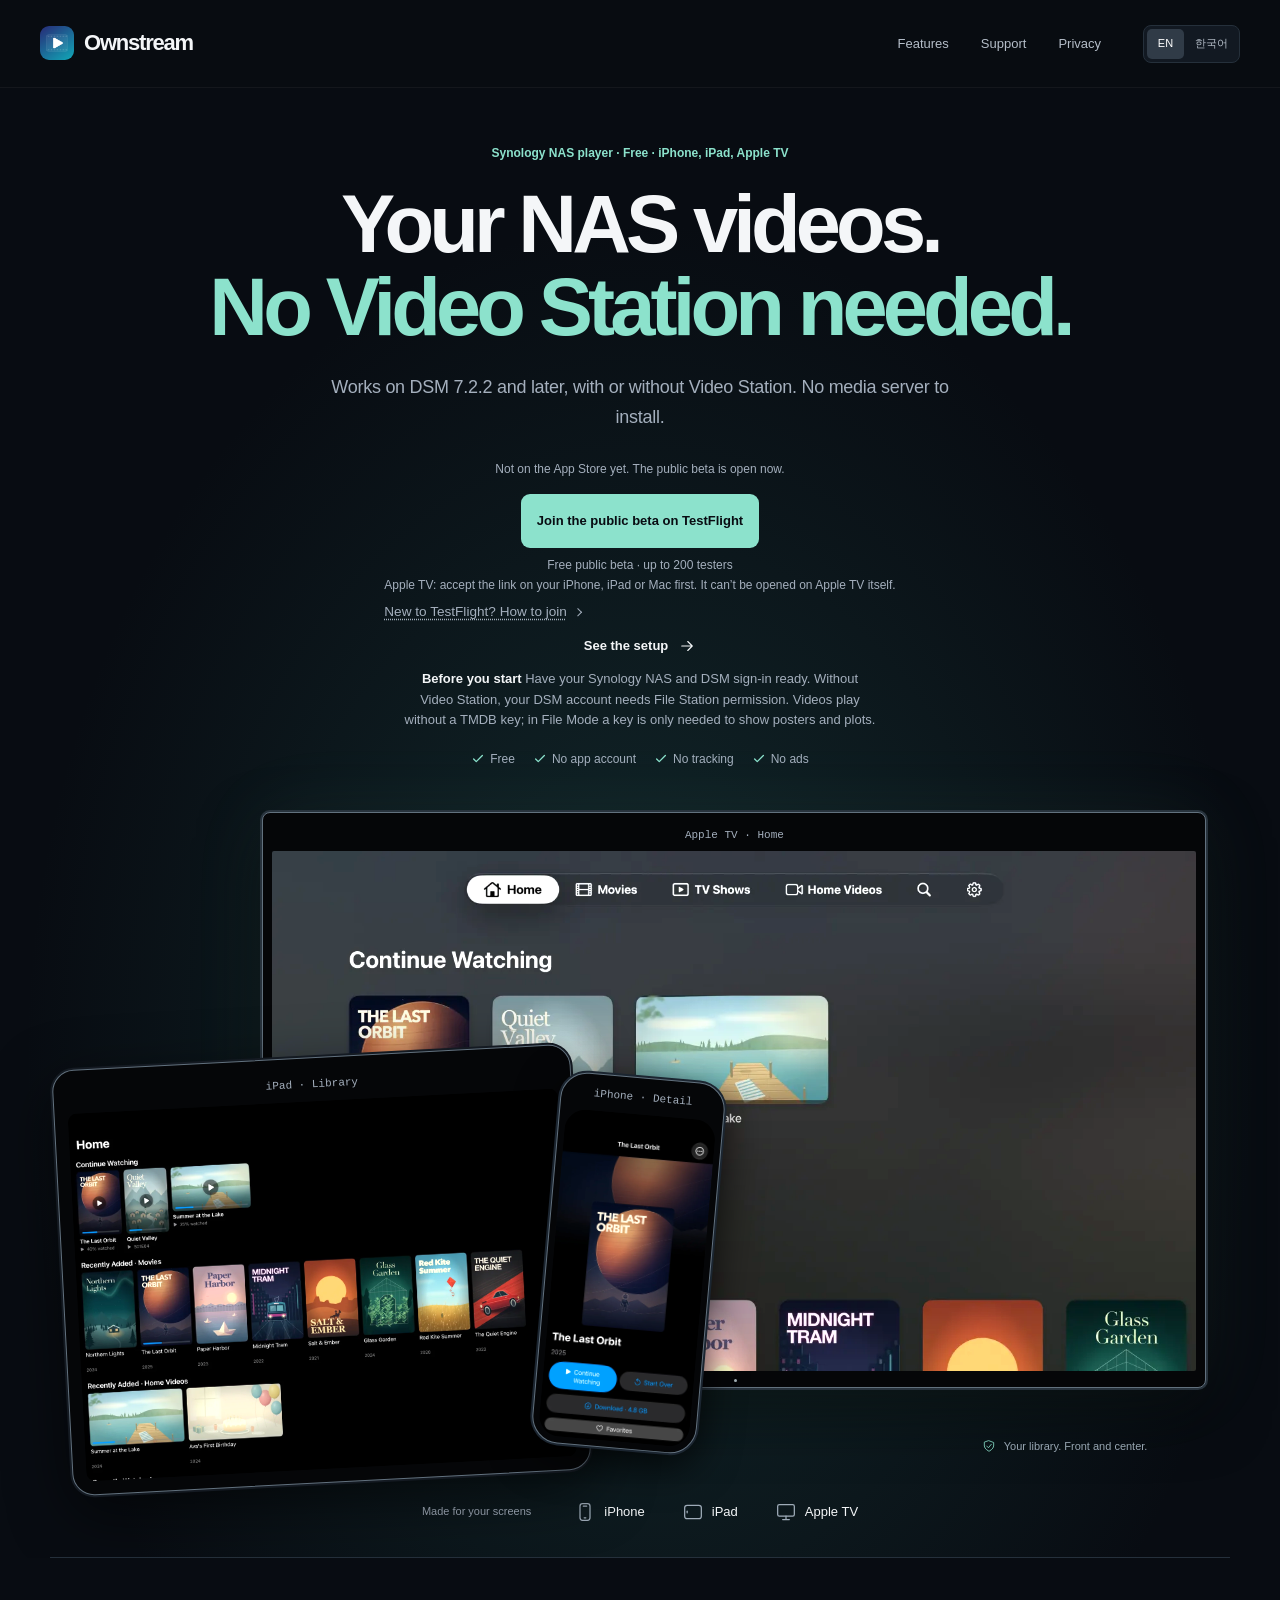
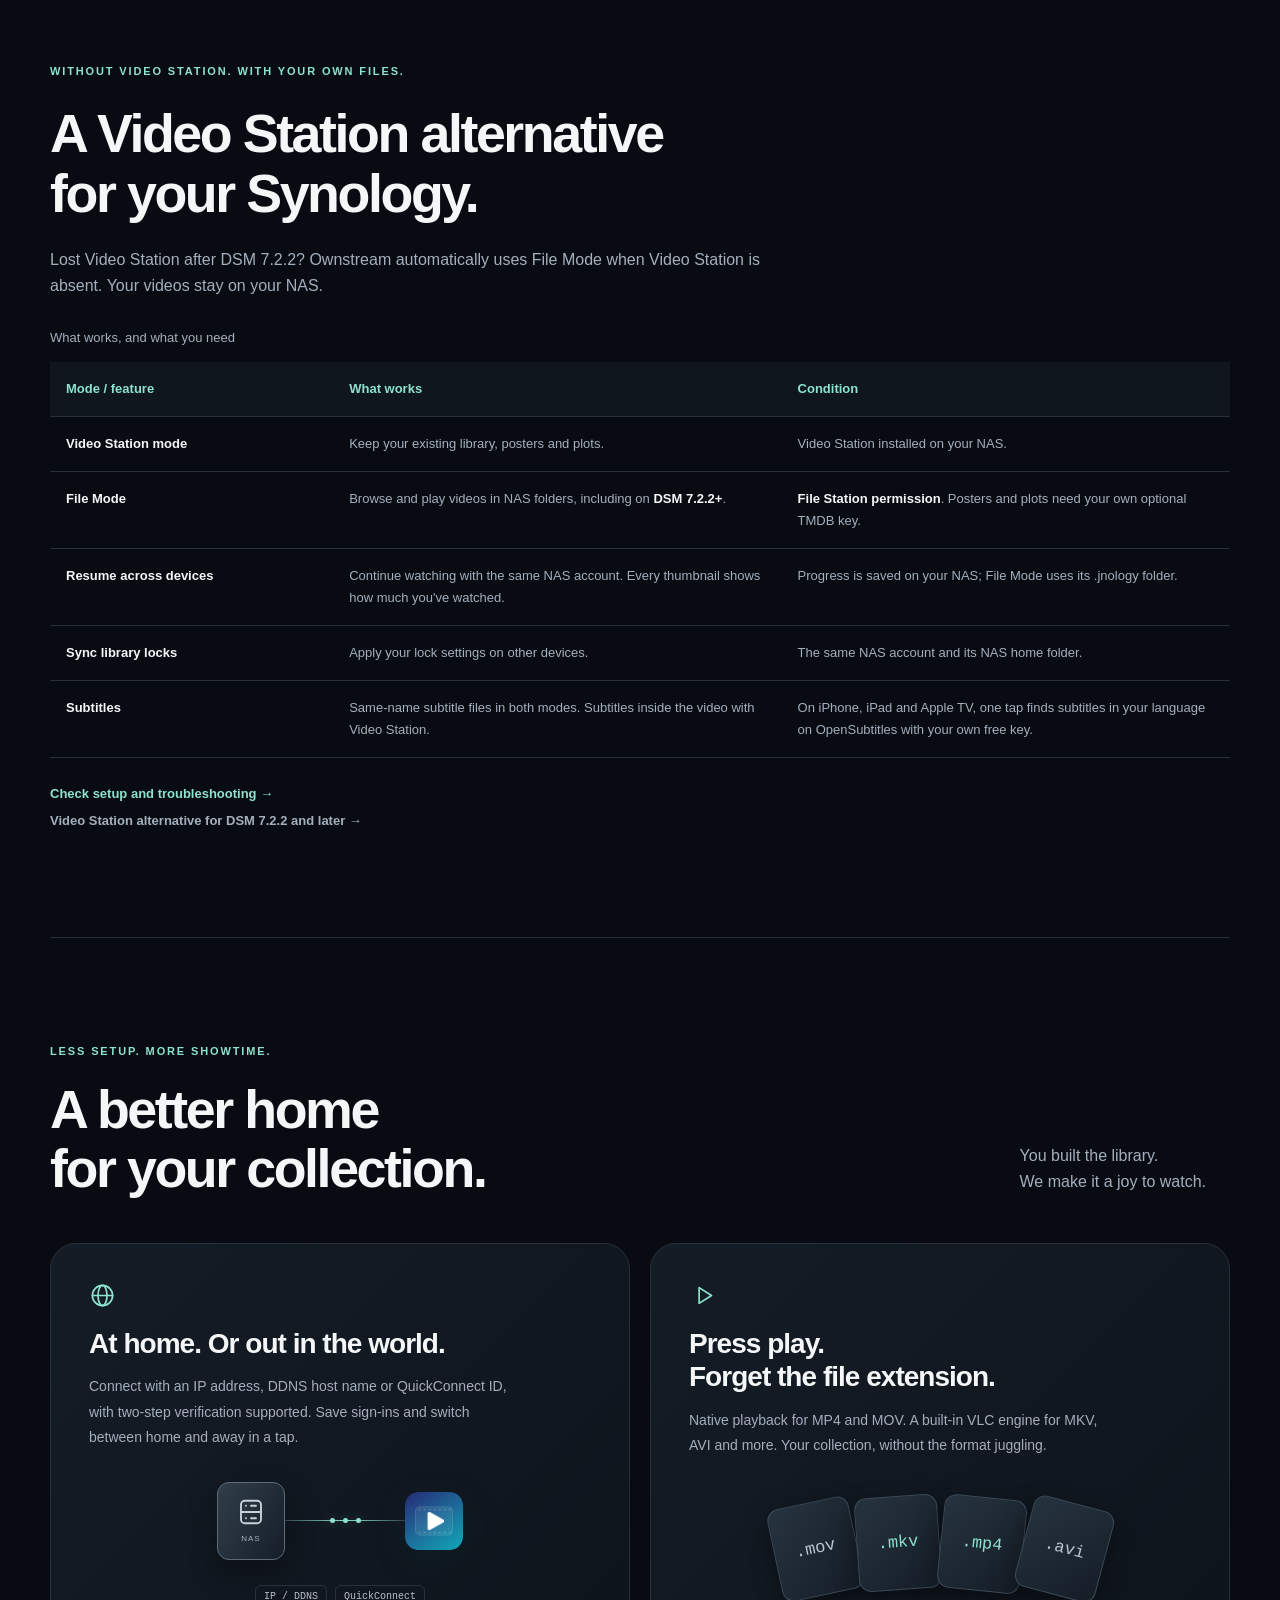
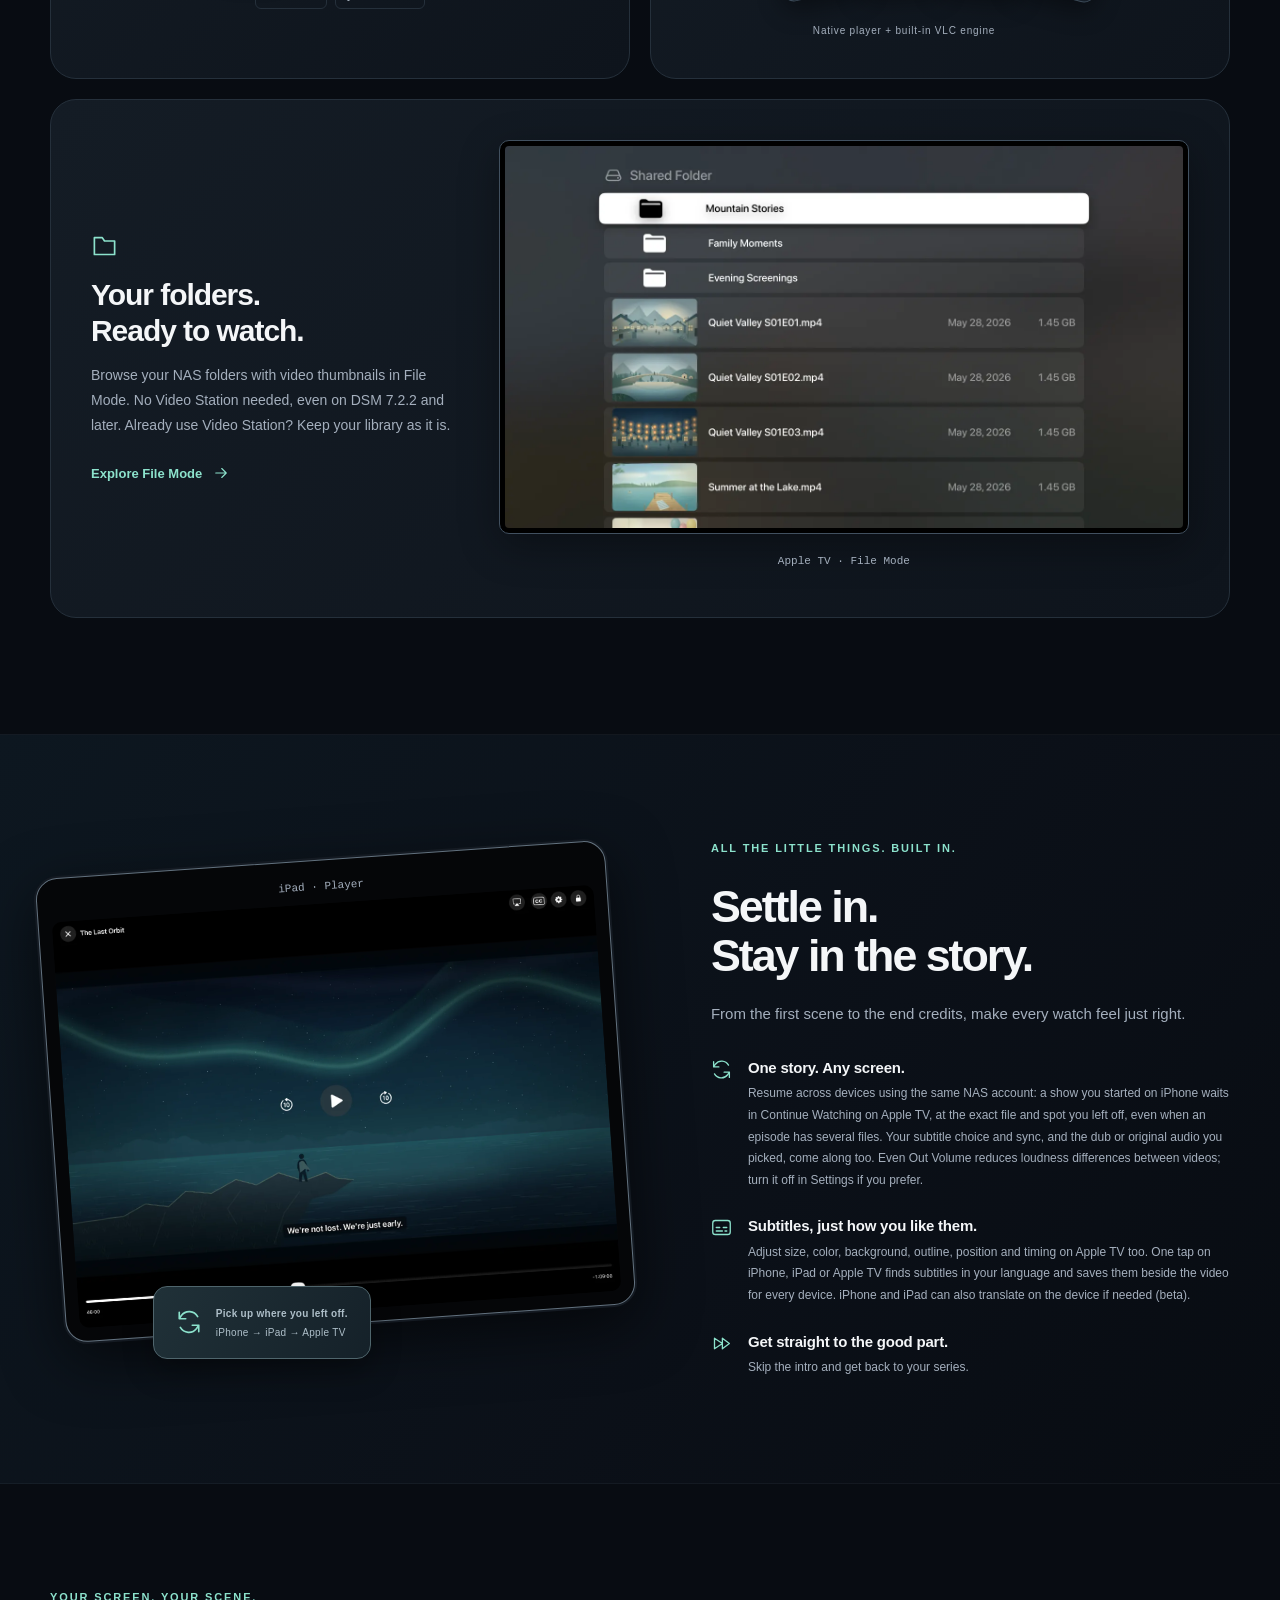
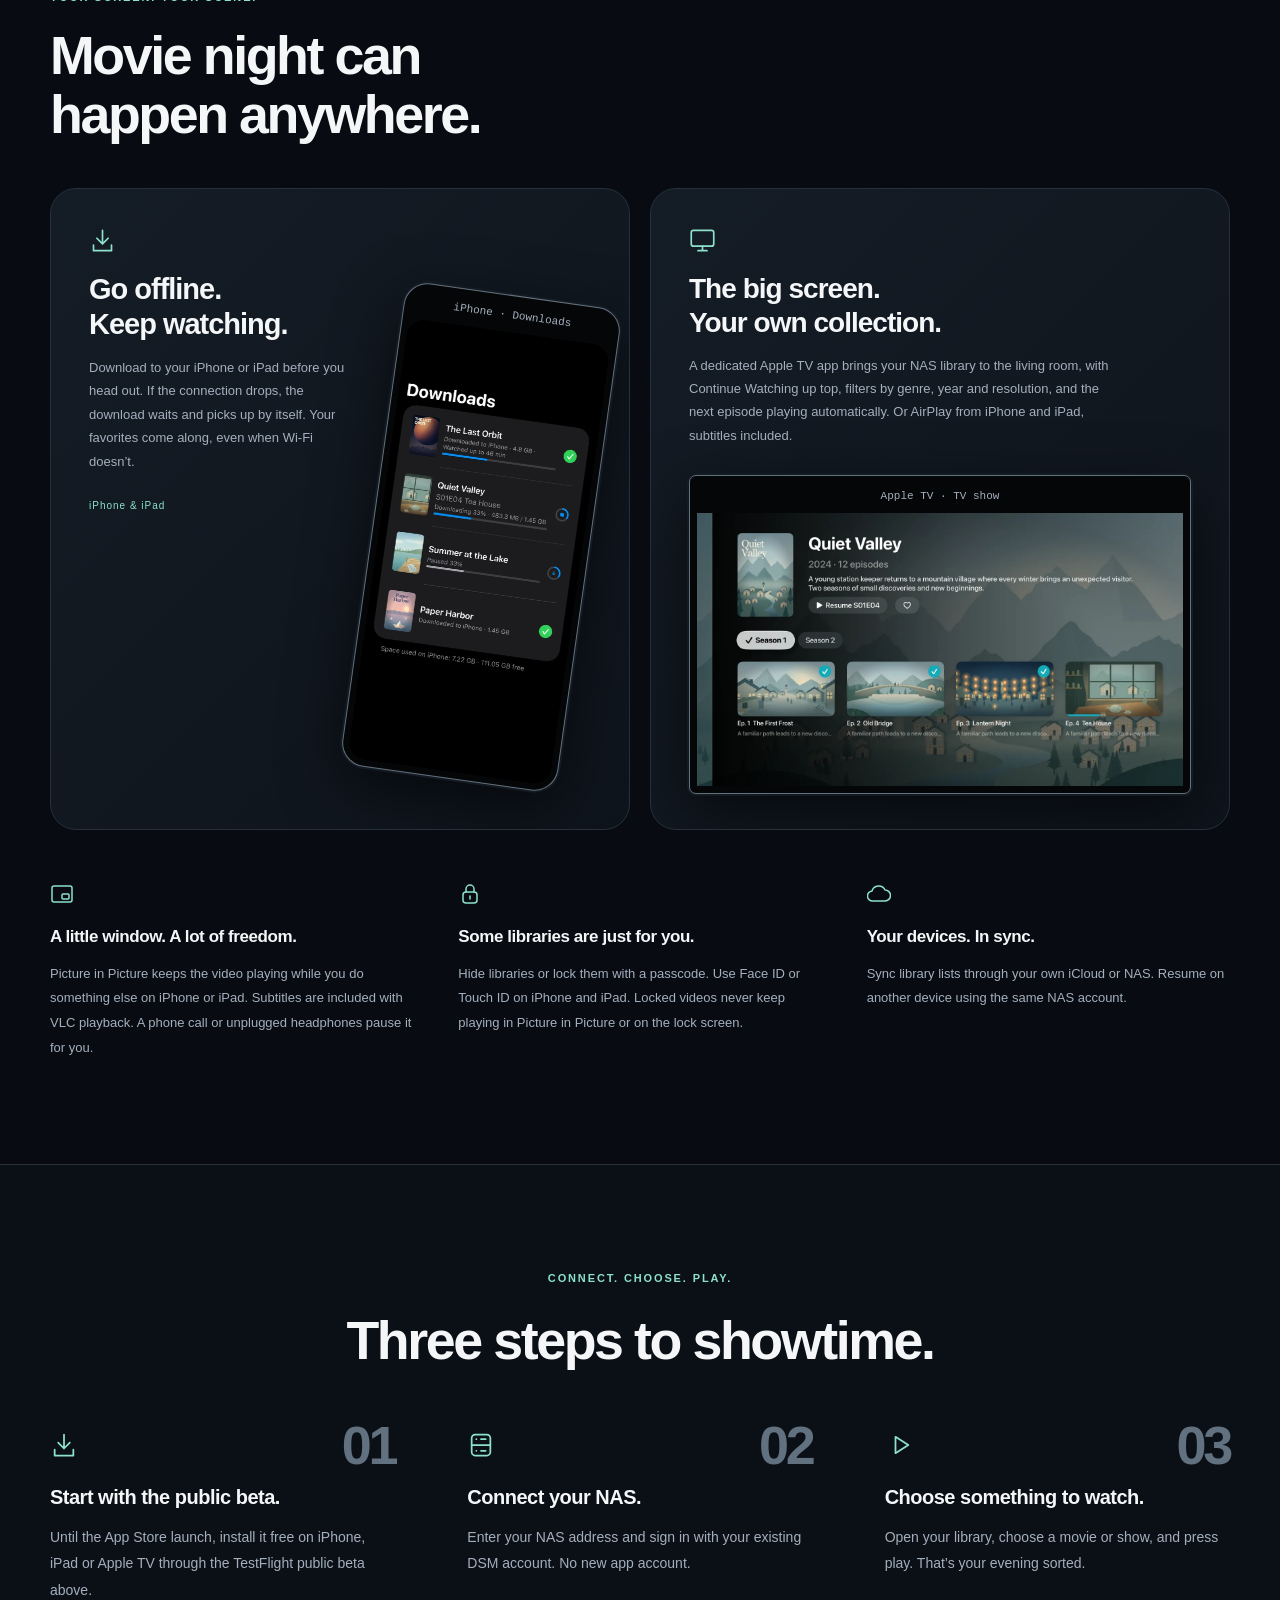
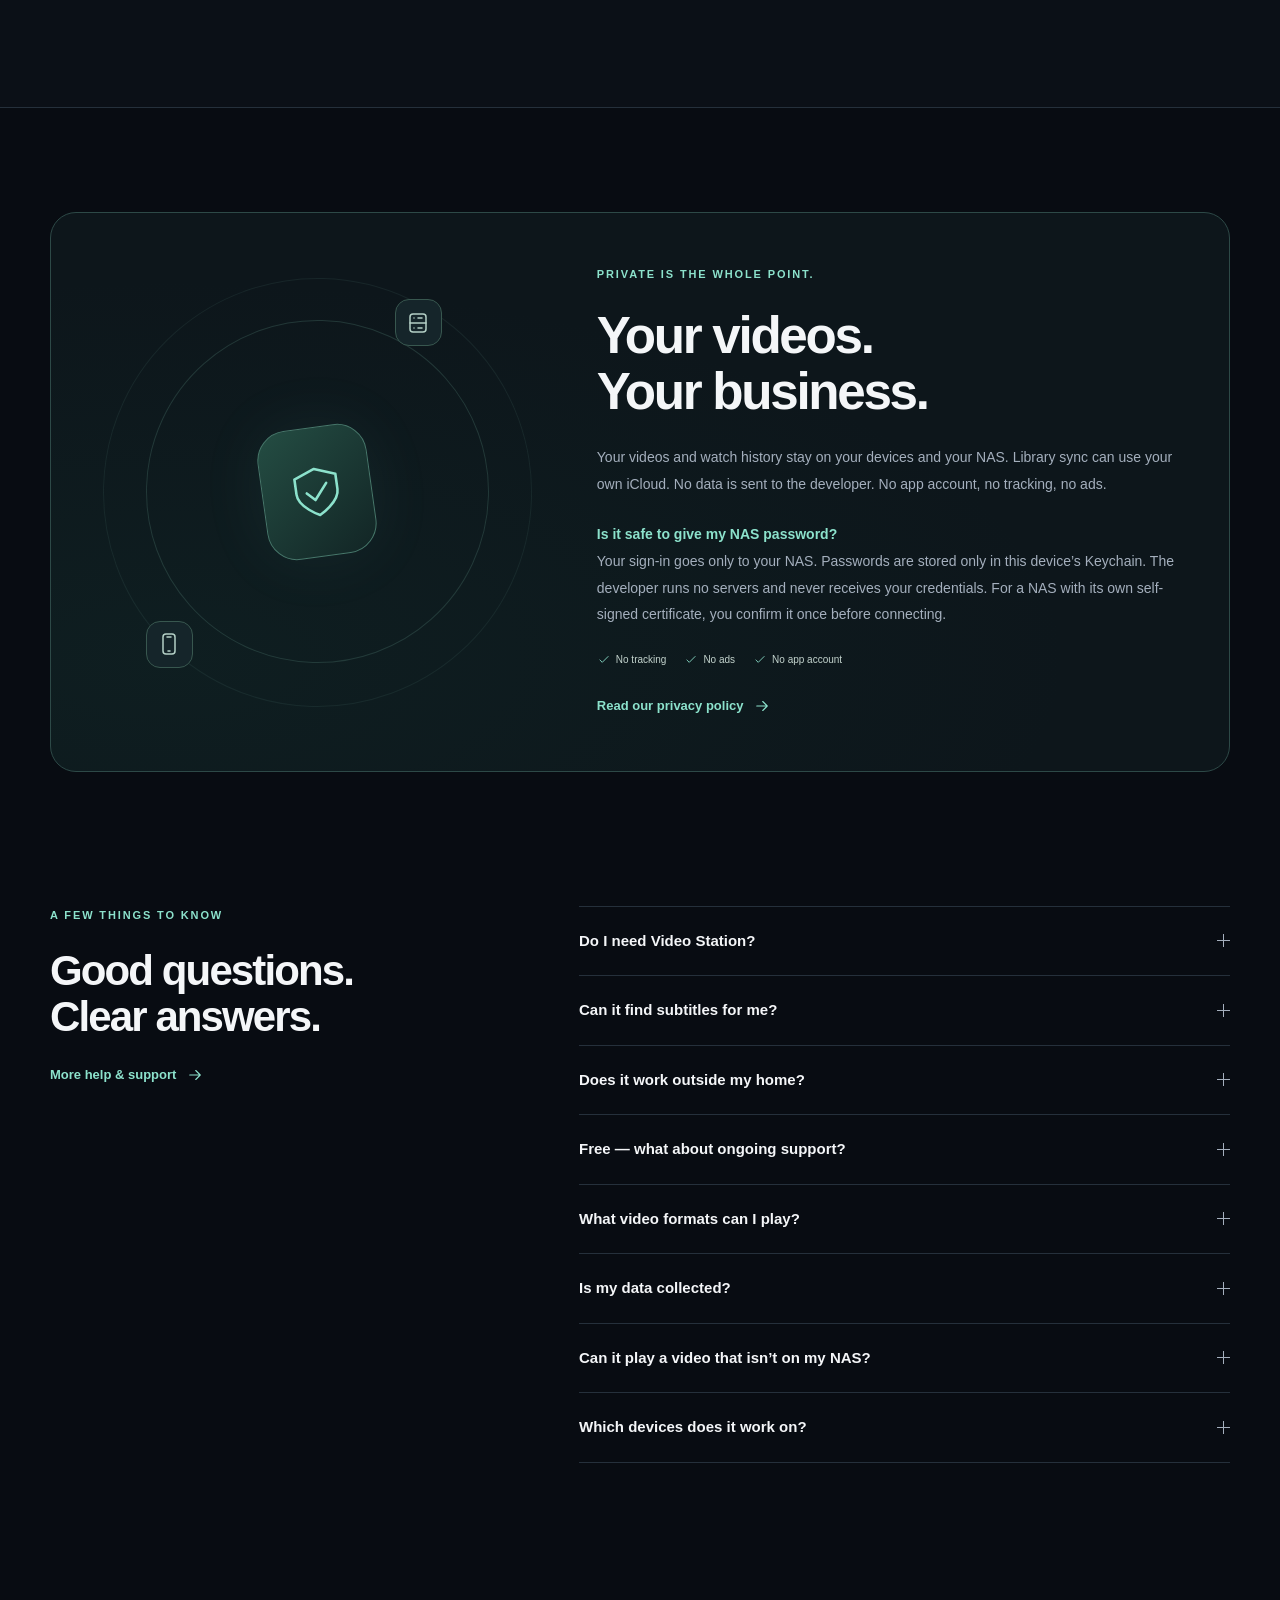
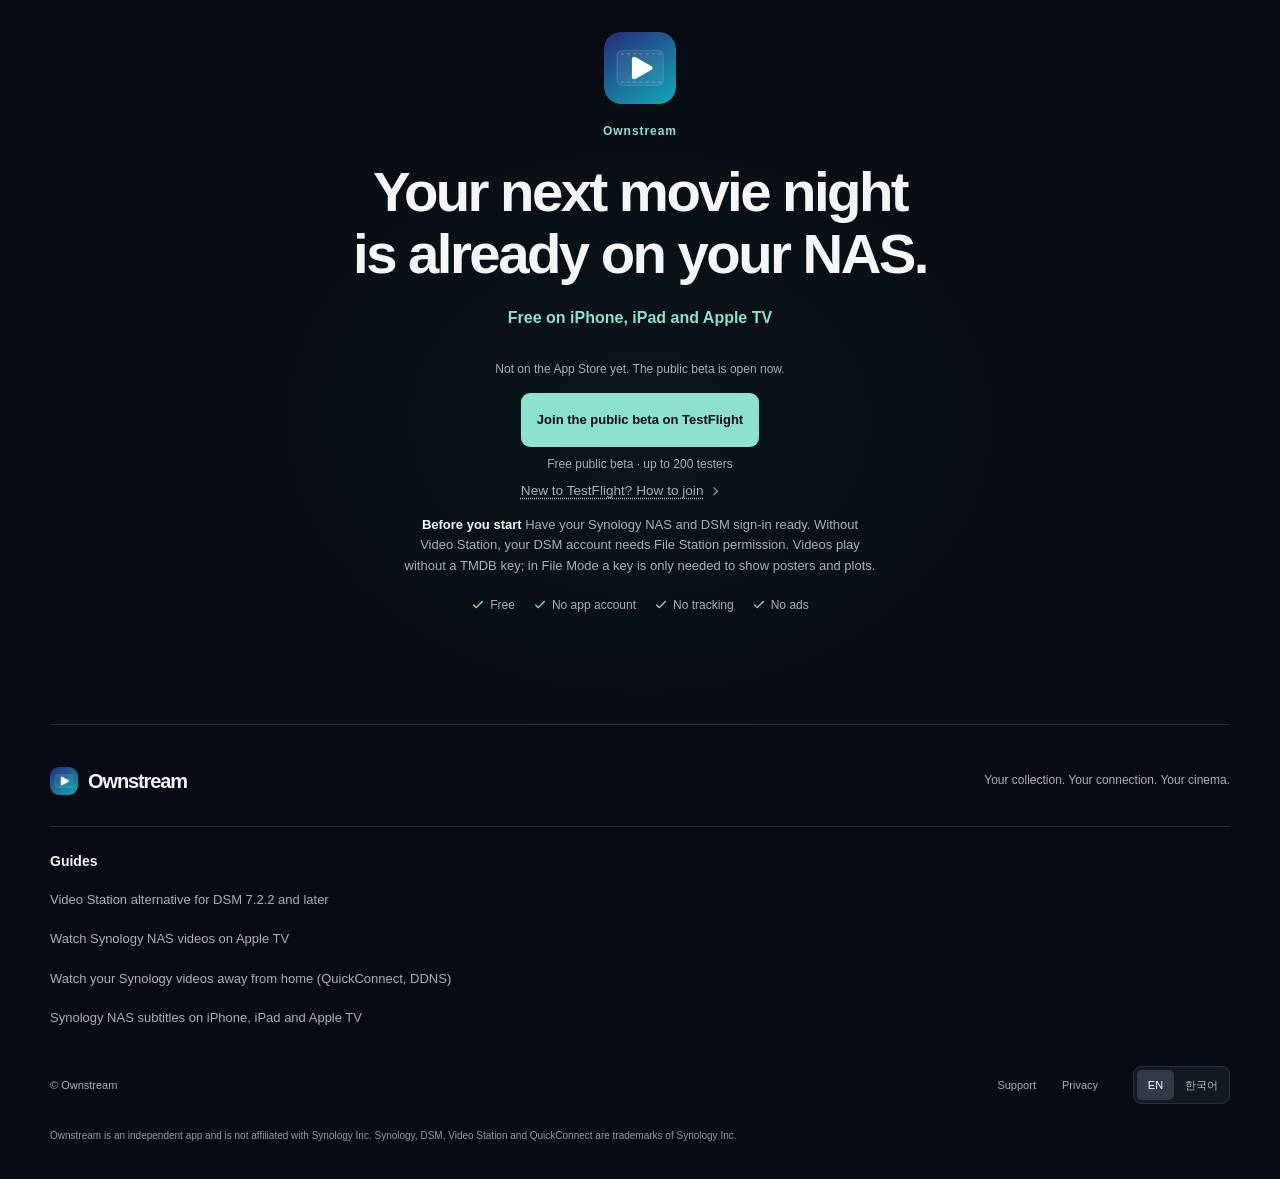
==== commit 38bbbf6f: "Subtitles: inside-video subtitles need Video Station (File Mode: same-name files)" ====
--- a/index.html
+++ b/index.html
@@ -56,7 +56,7 @@
       <tr><th scope="row"><span lang="en" data-i18n>File Mode</span><span lang="ko" data-i18n>파일 모드</span></th><td><span lang="en" data-i18n>Browse and play videos in NAS folders, including on <strong>DSM 7.2.2+</strong>.</span><span lang="ko" data-i18n><strong>DSM 7.2.2 이상</strong>에서도 NAS 폴더의 영상을 탐색하고 재생합니다.</span></td><td><span lang="en" data-i18n><strong>File Station permission</strong>. Posters and plots need your own optional TMDB key.</span><span lang="ko" data-i18n><strong>File Station 권한</strong>이 필요합니다. 포스터·줄거리를 보려면 본인의 TMDB 키를 선택적으로 추가하세요.</span></td></tr>
       <tr><th scope="row"><span lang="en" data-i18n>Resume across devices</span><span lang="ko" data-i18n>기기 간 이어보기</span></th><td><span lang="en" data-i18n>Continue watching with the same NAS account. Every thumbnail shows how much you've watched.</span><span lang="ko" data-i18n>같은 NAS 계정으로 보던 영상을 이어봅니다. 썸네일마다 얼마나 봤는지 표시됩니다.</span></td><td><span lang="en" data-i18n>Progress is saved on your NAS; File Mode uses its .jnology folder.</span><span lang="ko" data-i18n>기록은 NAS에 저장되며, 파일 모드에서는 .jnology 폴더를 사용합니다.</span></td></tr>
       <tr><th scope="row"><span lang="en" data-i18n>Sync library locks</span><span lang="ko" data-i18n>라이브러리 잠금 동기화</span></th><td><span lang="en" data-i18n>Apply your lock settings on other devices.</span><span lang="ko" data-i18n>다른 기기에도 같은 잠금 설정을 적용합니다.</span></td><td><span lang="en" data-i18n>The same NAS account and its NAS home folder.</span><span lang="ko" data-i18n>같은 NAS 계정과 해당 계정의 NAS 홈 폴더가 필요합니다.</span></td></tr>
-      <tr><th scope="row"><span lang="en" data-i18n>Subtitles</span><span lang="ko" data-i18n>자막</span></th><td><span lang="en" data-i18n>Embedded subtitles and matching subtitle files in both modes.</span><span lang="ko" data-i18n>두 모드 모두 내장 자막과 같은 이름의 자막 파일을 지원합니다.</span></td><td><span lang="en" data-i18n>On iPhone, iPad and Apple TV, one tap finds subtitles in your language on OpenSubtitles with your own free key.</span><span lang="ko" data-i18n>iPhone·iPad·Apple TV에서 한 번 눌러 내 언어 자막을 찾습니다. 본인의 무료 OpenSubtitles 키로 검색합니다.</span></td></tr>
+      <tr><th scope="row"><span lang="en" data-i18n>Subtitles</span><span lang="ko" data-i18n>자막</span></th><td><span lang="en" data-i18n>Same-name subtitle files in both modes. Subtitles inside the video with Video Station.</span><span lang="ko" data-i18n>두 모드 모두 같은 이름의 자막 파일을 지원합니다. 영상 안 자막은 Video Station을 쓸 때 지원합니다.</span></td><td><span lang="en" data-i18n>On iPhone, iPad and Apple TV, one tap finds subtitles in your language on OpenSubtitles with your own free key.</span><span lang="ko" data-i18n>iPhone·iPad·Apple TV에서 한 번 눌러 내 언어 자막을 찾습니다. 본인의 무료 OpenSubtitles 키로 검색합니다.</span></td></tr>
     </tbody>
   </table>
   <a class="text-link" href="support.html"><span lang="en" data-i18n>Check setup and troubleshooting →</span><span lang="ko" data-i18n>설정 방법과 문제 해결 보기 →</span></a>
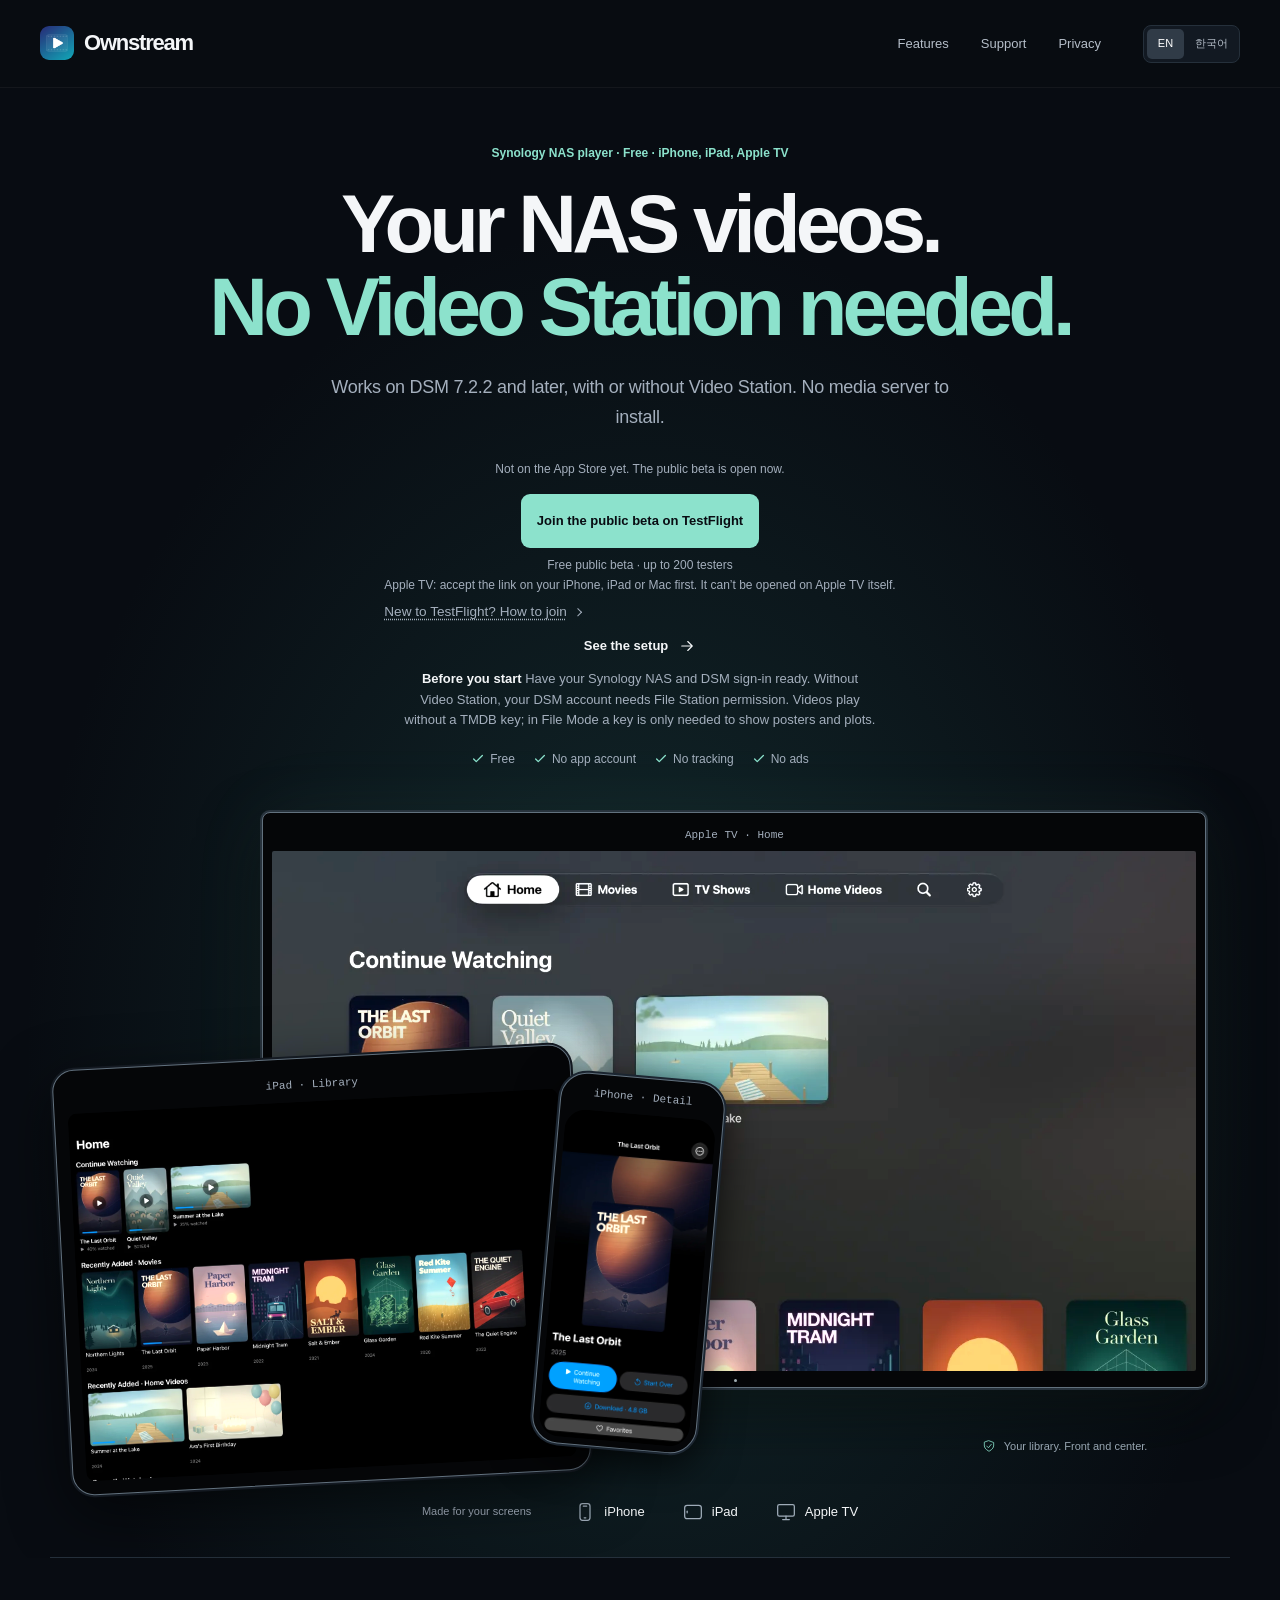
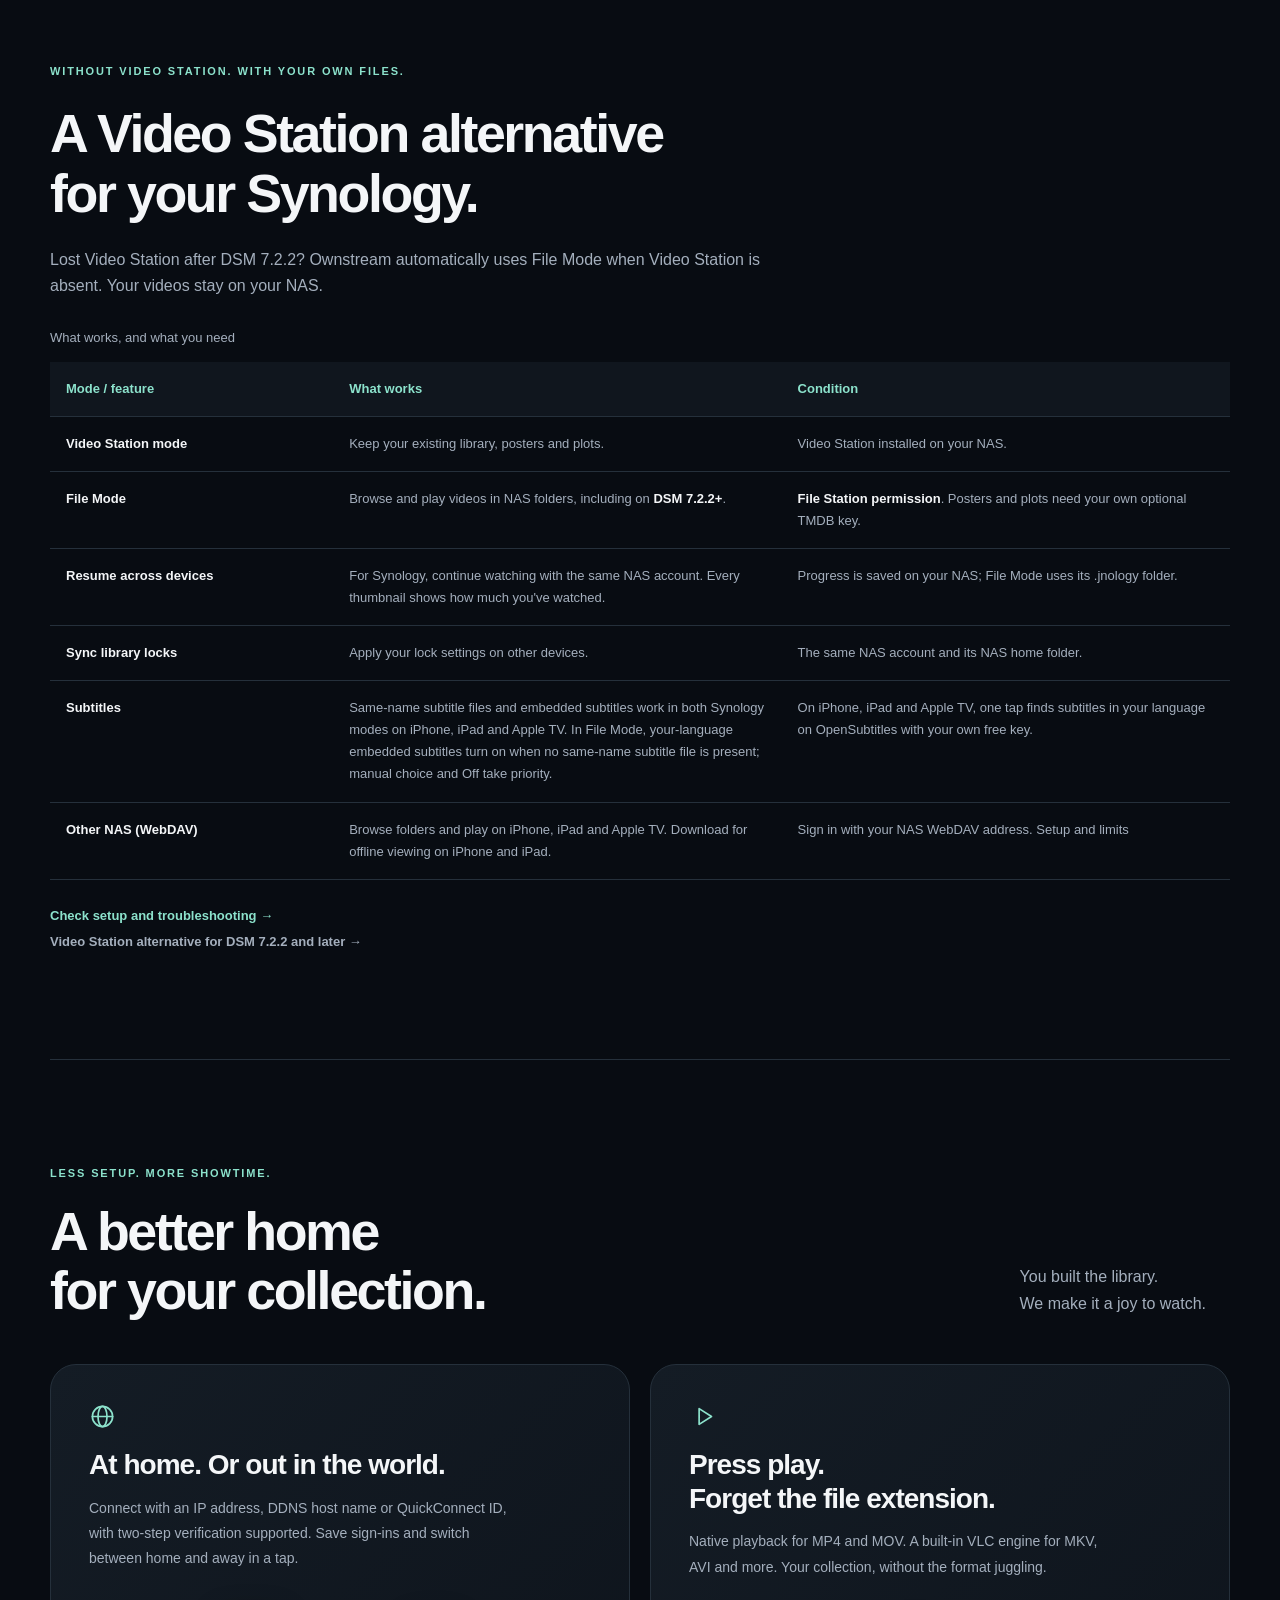
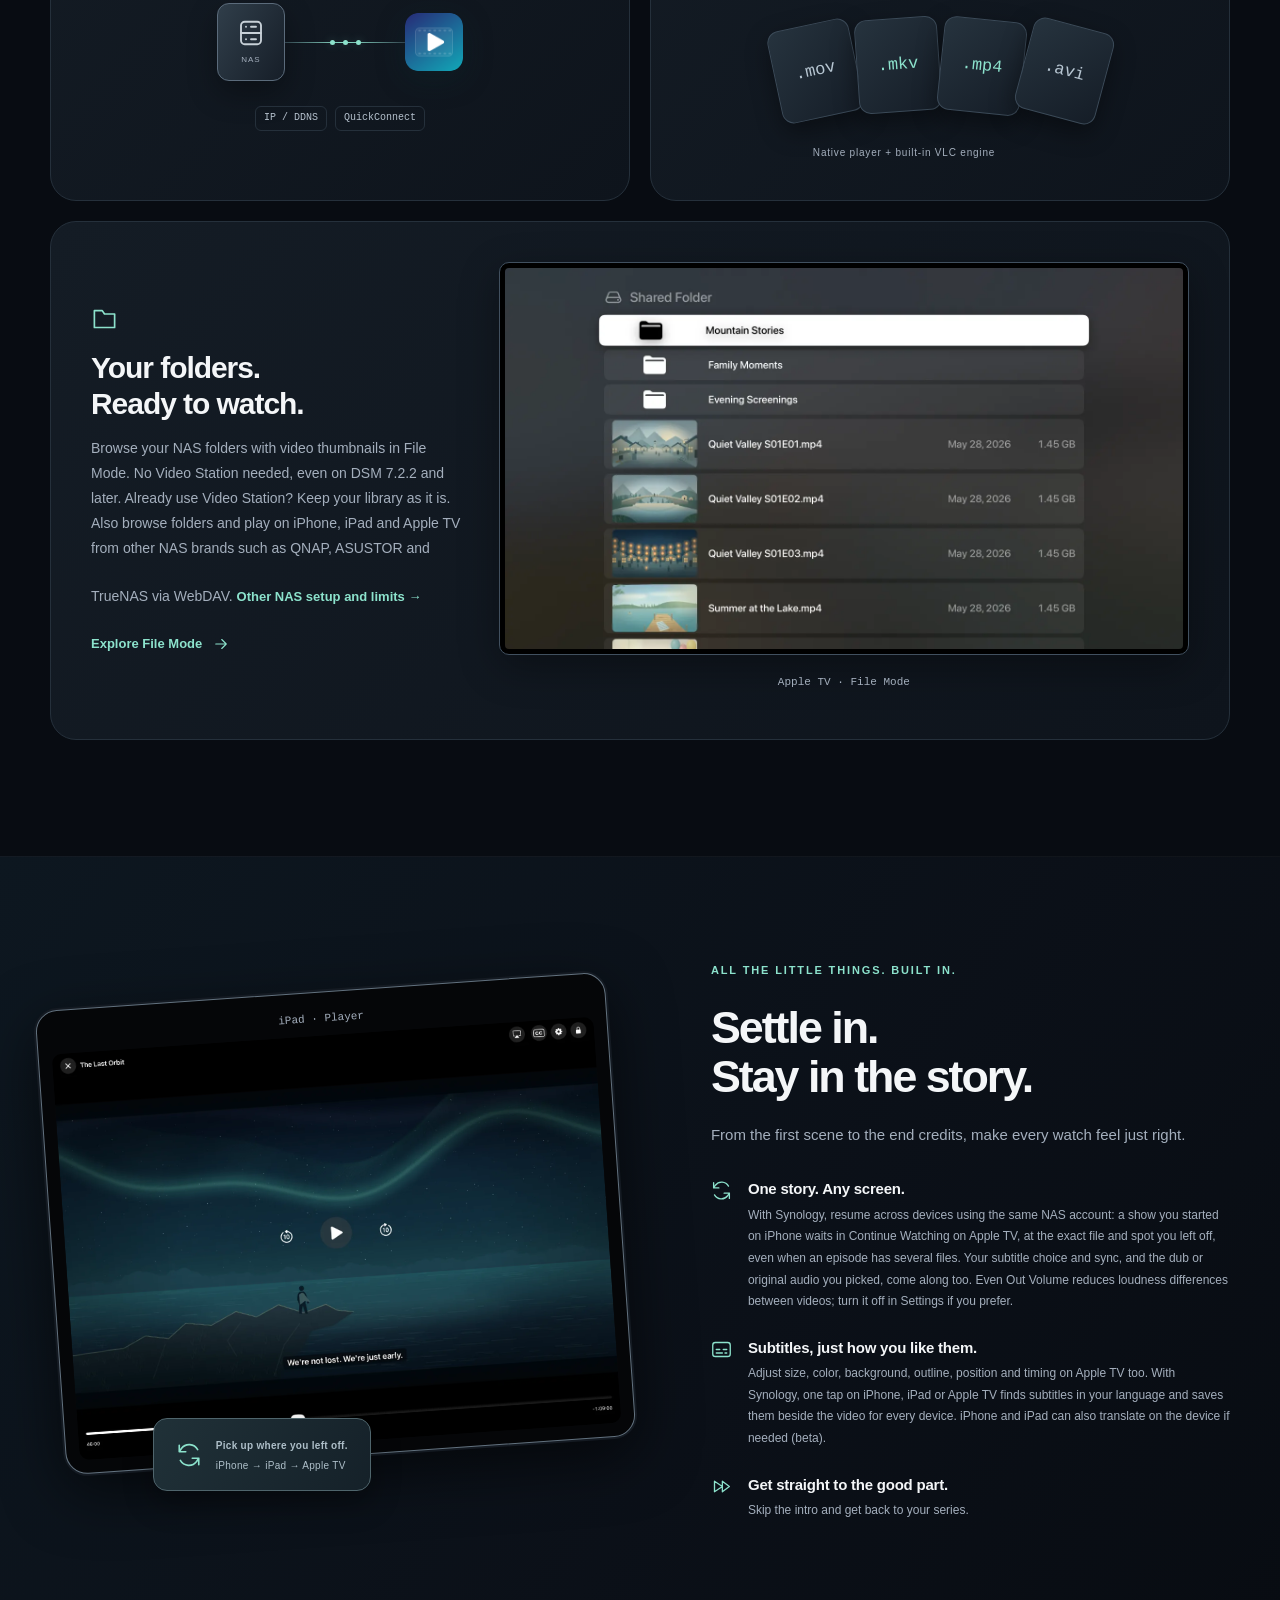
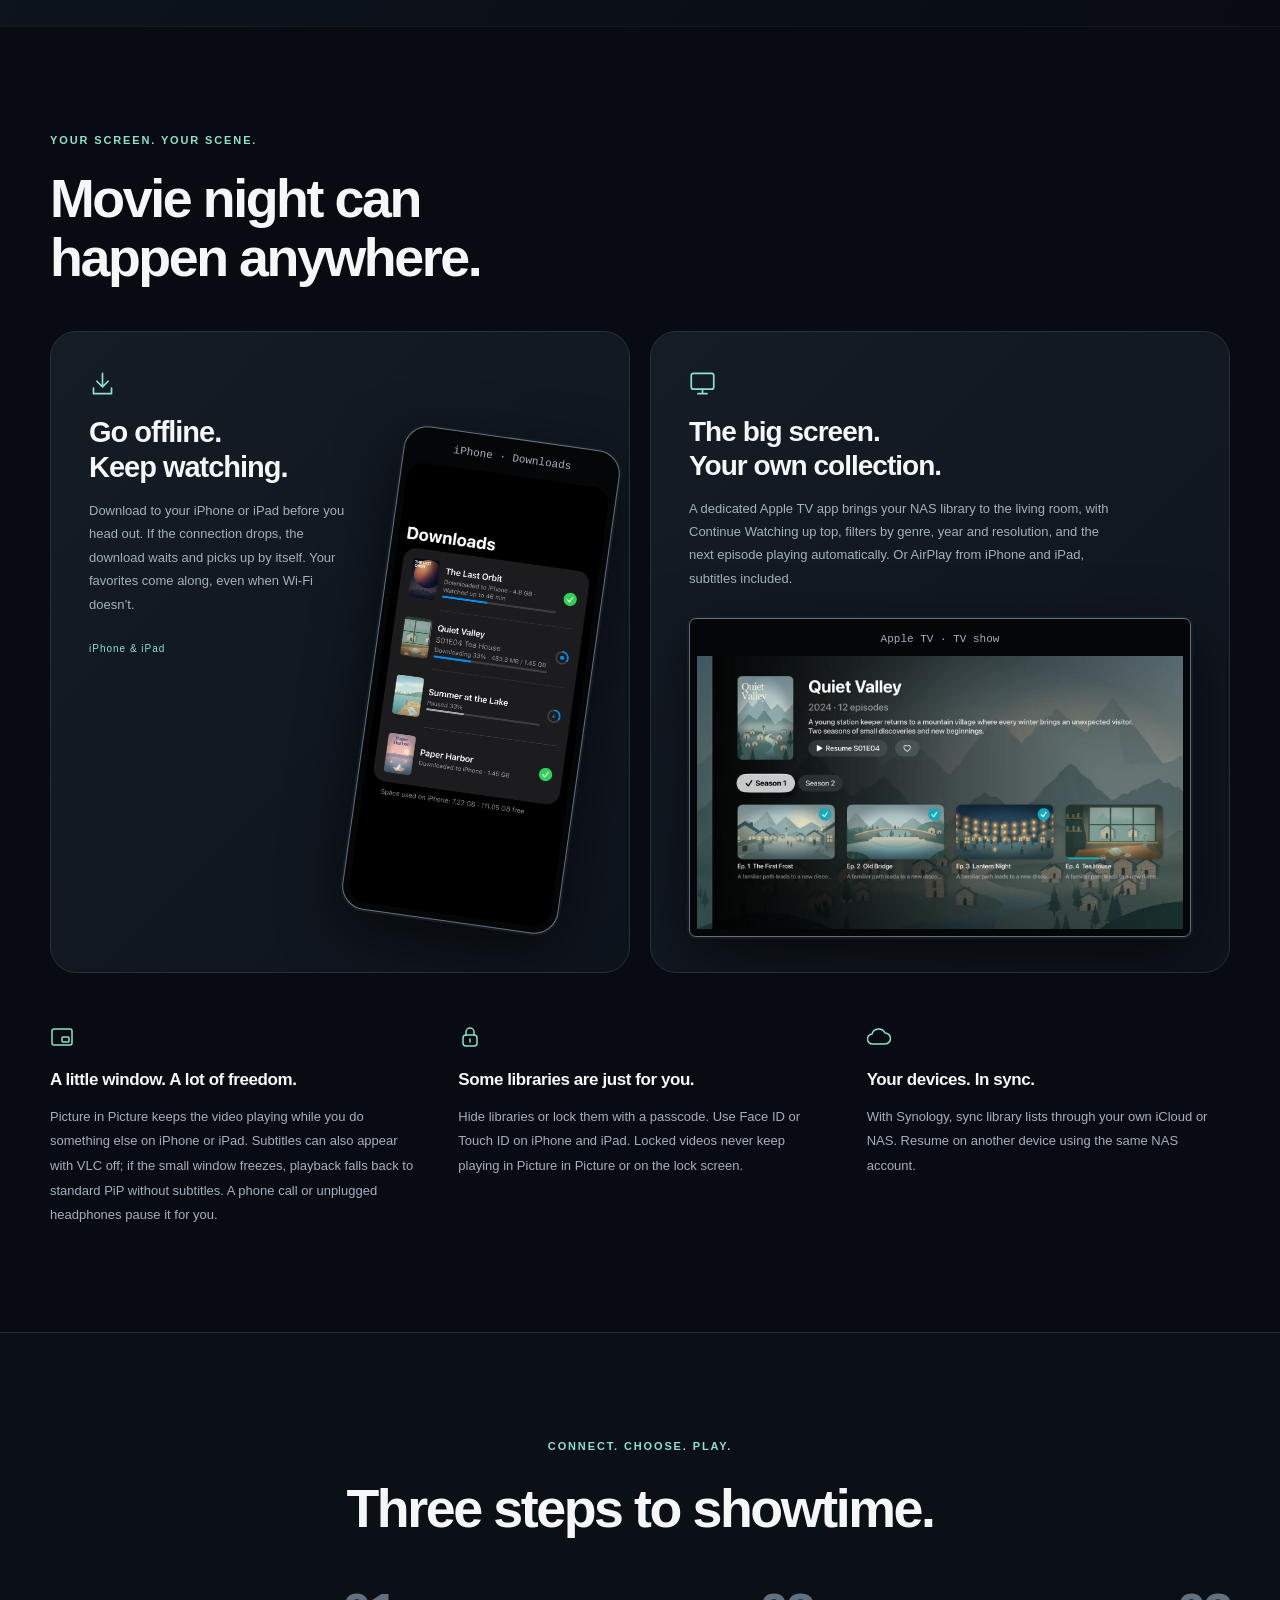
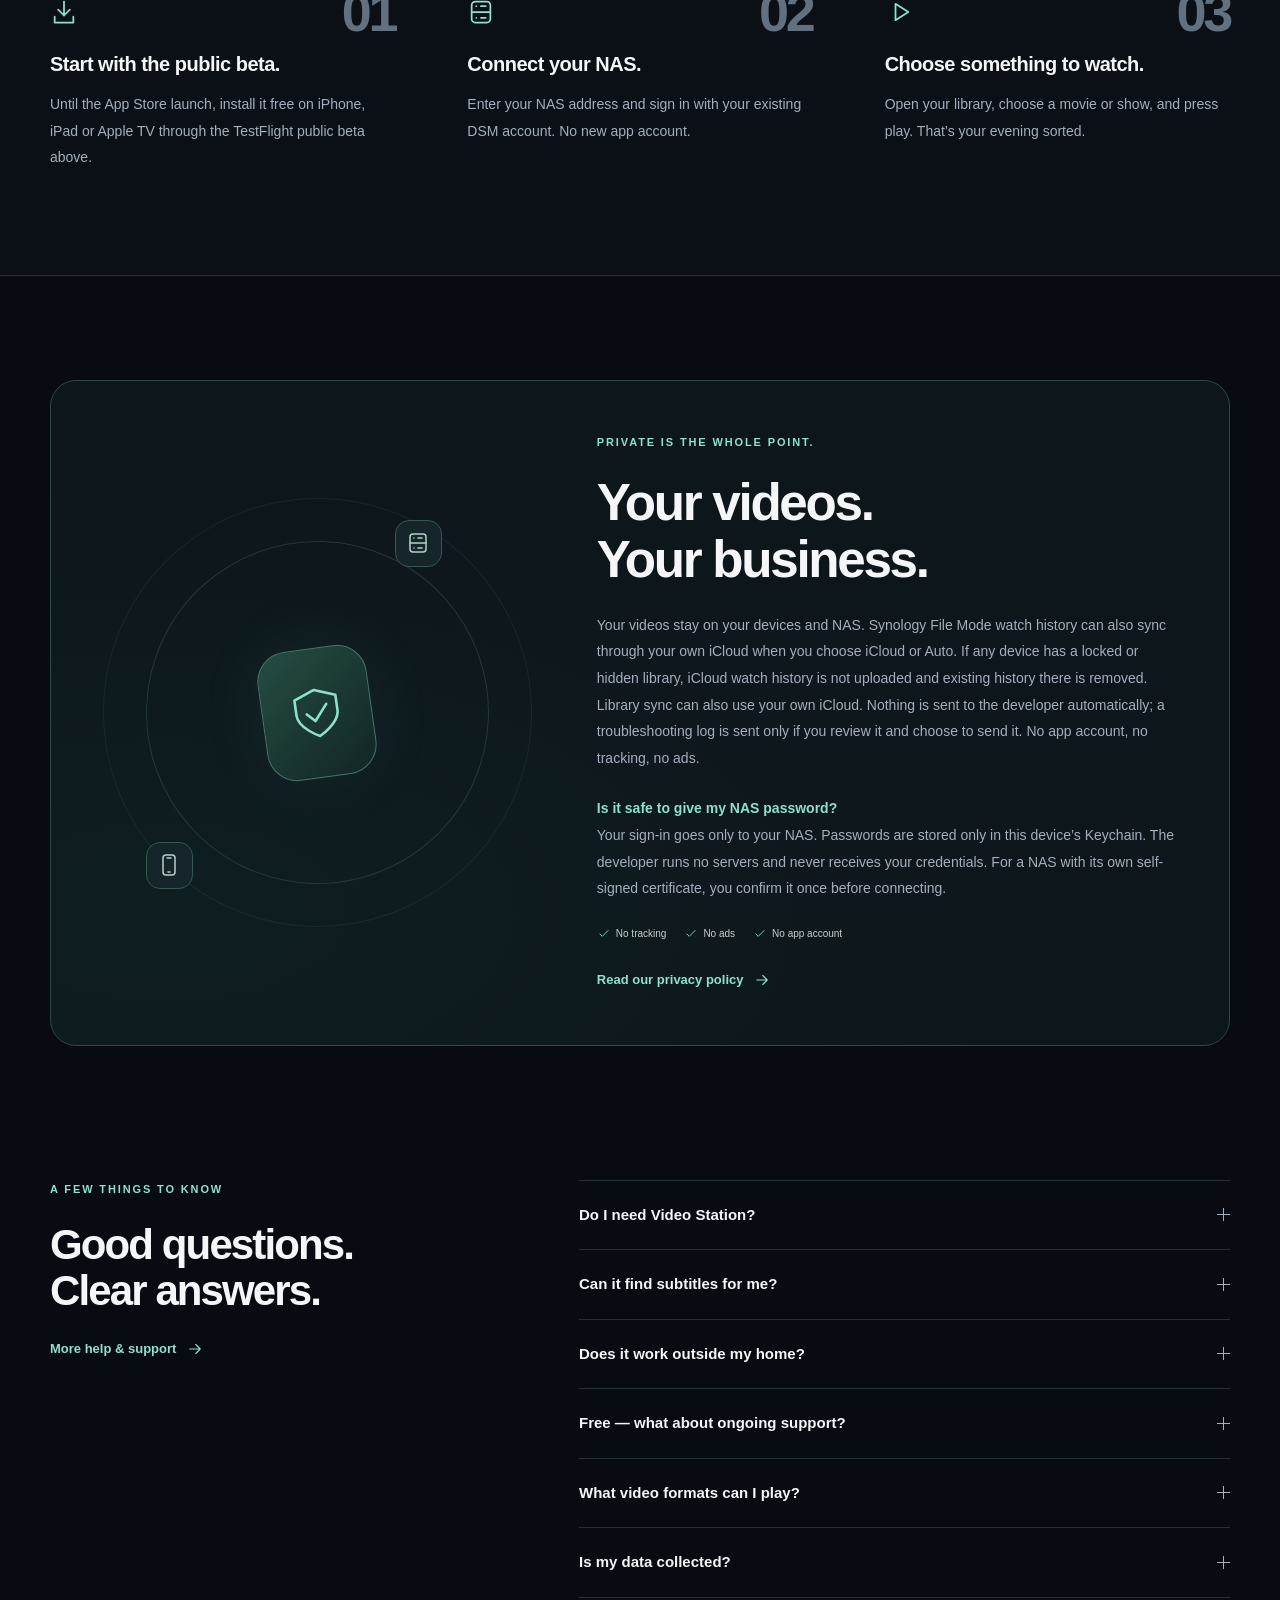
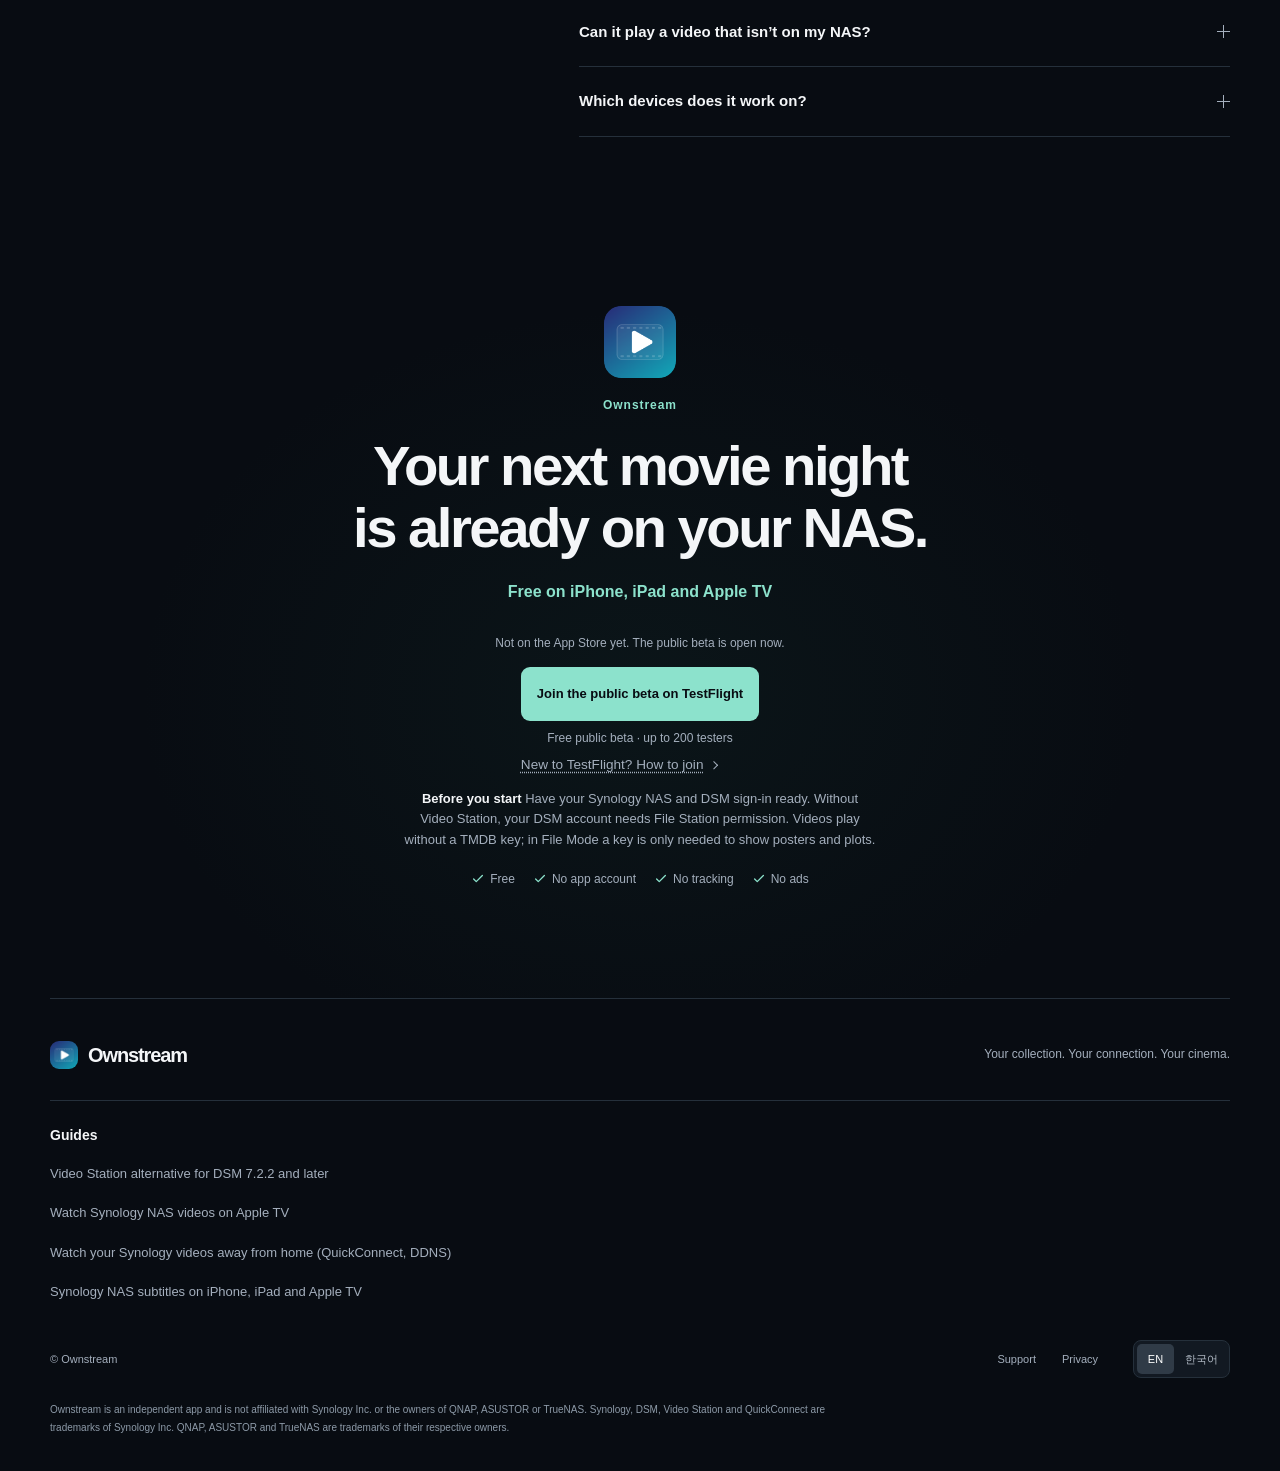
==== commit 114781ac: "Public beta 190: File Mode embedded subtitles, other NAS (WebDAV), privacy" ====
--- a/index.html
+++ b/index.html
@@ -54,9 +54,10 @@
     <tbody>
       <tr><th scope="row"><span lang="en" data-i18n>Video Station mode</span><span lang="ko" data-i18n>Video Station 모드</span></th><td><span lang="en" data-i18n>Keep your existing library, posters and plots.</span><span lang="ko" data-i18n>기존 라이브러리·포스터·줄거리를 그대로 사용합니다.</span></td><td><span lang="en" data-i18n>Video Station installed on your NAS.</span><span lang="ko" data-i18n>NAS에 Video Station이 설치되어 있어야 합니다.</span></td></tr>
       <tr><th scope="row"><span lang="en" data-i18n>File Mode</span><span lang="ko" data-i18n>파일 모드</span></th><td><span lang="en" data-i18n>Browse and play videos in NAS folders, including on <strong>DSM 7.2.2+</strong>.</span><span lang="ko" data-i18n><strong>DSM 7.2.2 이상</strong>에서도 NAS 폴더의 영상을 탐색하고 재생합니다.</span></td><td><span lang="en" data-i18n><strong>File Station permission</strong>. Posters and plots need your own optional TMDB key.</span><span lang="ko" data-i18n><strong>File Station 권한</strong>이 필요합니다. 포스터·줄거리를 보려면 본인의 TMDB 키를 선택적으로 추가하세요.</span></td></tr>
-      <tr><th scope="row"><span lang="en" data-i18n>Resume across devices</span><span lang="ko" data-i18n>기기 간 이어보기</span></th><td><span lang="en" data-i18n>Continue watching with the same NAS account. Every thumbnail shows how much you've watched.</span><span lang="ko" data-i18n>같은 NAS 계정으로 보던 영상을 이어봅니다. 썸네일마다 얼마나 봤는지 표시됩니다.</span></td><td><span lang="en" data-i18n>Progress is saved on your NAS; File Mode uses its .jnology folder.</span><span lang="ko" data-i18n>기록은 NAS에 저장되며, 파일 모드에서는 .jnology 폴더를 사용합니다.</span></td></tr>
+      <tr><th scope="row"><span lang="en" data-i18n>Resume across devices</span><span lang="ko" data-i18n>기기 간 이어보기</span></th><td><span lang="en" data-i18n>For Synology, continue watching with the same NAS account. Every thumbnail shows how much you've watched.</span><span lang="ko" data-i18n>Synology에서는 같은 NAS 계정으로 보던 영상을 이어봅니다. 썸네일마다 얼마나 봤는지 표시됩니다.</span></td><td><span lang="en" data-i18n>Progress is saved on your NAS; File Mode uses its .jnology folder.</span><span lang="ko" data-i18n>기록은 NAS에 저장되며, 파일 모드에서는 .jnology 폴더를 사용합니다.</span></td></tr>
       <tr><th scope="row"><span lang="en" data-i18n>Sync library locks</span><span lang="ko" data-i18n>라이브러리 잠금 동기화</span></th><td><span lang="en" data-i18n>Apply your lock settings on other devices.</span><span lang="ko" data-i18n>다른 기기에도 같은 잠금 설정을 적용합니다.</span></td><td><span lang="en" data-i18n>The same NAS account and its NAS home folder.</span><span lang="ko" data-i18n>같은 NAS 계정과 해당 계정의 NAS 홈 폴더가 필요합니다.</span></td></tr>
-      <tr><th scope="row"><span lang="en" data-i18n>Subtitles</span><span lang="ko" data-i18n>자막</span></th><td><span lang="en" data-i18n>Same-name subtitle files in both modes. Subtitles inside the video with Video Station.</span><span lang="ko" data-i18n>두 모드 모두 같은 이름의 자막 파일을 지원합니다. 영상 안 자막은 Video Station을 쓸 때 지원합니다.</span></td><td><span lang="en" data-i18n>On iPhone, iPad and Apple TV, one tap finds subtitles in your language on OpenSubtitles with your own free key.</span><span lang="ko" data-i18n>iPhone·iPad·Apple TV에서 한 번 눌러 내 언어 자막을 찾습니다. 본인의 무료 OpenSubtitles 키로 검색합니다.</span></td></tr>
+      <tr><th scope="row"><span lang="en" data-i18n>Subtitles</span><span lang="ko" data-i18n>자막</span></th><td><span lang="en" data-i18n>Same-name subtitle files and embedded subtitles work in both Synology modes on iPhone, iPad and Apple TV. In File Mode, your-language embedded subtitles turn on when no same-name subtitle file is present; manual choice and Off take priority.</span><span lang="ko" data-i18n>iPhone·iPad·Apple TV에서 Synology의 두 모드 모두 같은 이름의 자막 파일과 영상 안 자막을 지원합니다. 파일 모드는 같은 이름의 자막 파일이 없으면 영상 안의 내 언어 자막을 자동으로 켜며, 직접 고른 자막과 끄기가 우선합니다.</span></td><td><span lang="en" data-i18n>On iPhone, iPad and Apple TV, one tap finds subtitles in your language on OpenSubtitles with your own free key.</span><span lang="ko" data-i18n>iPhone·iPad·Apple TV에서 한 번 눌러 내 언어 자막을 찾습니다. 본인의 무료 OpenSubtitles 키로 검색합니다.</span></td></tr>
+      <tr><th scope="row"><span lang="en" data-i18n>Other NAS (WebDAV)</span><span lang="ko" data-i18n>다른 NAS (WebDAV)</span></th><td><span lang="en" data-i18n>Browse folders and play on iPhone, iPad and Apple TV. Download for offline viewing on iPhone and iPad.</span><span lang="ko" data-i18n>iPhone·iPad·Apple TV에서 폴더를 둘러보고 재생합니다. iPhone·iPad에서는 받아 두고 오프라인으로 볼 수도 있습니다.</span></td><td><span lang="en" data-i18n>Sign in with your NAS WebDAV address.</span><span lang="ko" data-i18n>NAS의 WebDAV 주소로 로그인하세요.</span> <span lang="en" data-i18n><a href="support.html#other-nas">Setup and limits</a></span><span lang="ko" data-i18n><a href="support.html#other-nas-ko">설정과 제한</a></span></td></tr>
     </tbody>
   </table>
   <a class="text-link" href="support.html"><span lang="en" data-i18n>Check setup and troubleshooting →</span><span lang="ko" data-i18n>설정 방법과 문제 해결 보기 →</span></a>
@@ -65,12 +66,12 @@
 <section class="section wrap" id="features"><div class="section-heading"><div><p class="eyebrow"><span lang="en" data-i18n>LESS SETUP. MORE SHOWTIME.</span><span lang="ko" data-i18n>설정은 가볍게. 감상은 깊게.</span></p><h2><span lang="en" data-i18n>A better home<br>for your collection.</span><span lang="ko" data-i18n>모으는 즐거움에서,<br>보는 즐거움으로.</span></h2></div><p><span lang="en" data-i18n>You built the library. <br>We make it a joy to watch.</span><span lang="ko" data-i18n>내 NAS에 담아 둔 영화와 드라마. <br>이제 더 편하게 즐기세요.</span></p></div>
 <div class="feature-grid"><article class="feature-card connection-card"><div class="card-icon"><svg class="icon" viewBox="0 0 24 24" fill="none" stroke="currentColor" stroke-width="1.5" stroke-linecap="round" stroke-linejoin="round" aria-hidden="true"><circle cx="12" cy="12" r="9"/><ellipse cx="12" cy="12" rx="4" ry="9"/><path d="M3 12h18"/></svg></div><h3><span lang="en" data-i18n>At home. Or out in the world.</span><span lang="ko" data-i18n>집에서도, 집 밖에서도.</span></h3><p><span lang="en" data-i18n>Connect with an IP address, DDNS host name or QuickConnect ID, with two-step verification supported. Save sign-ins and switch between home and away in a tap.</span><span lang="ko" data-i18n>IP 주소, DDNS 주소, QuickConnect ID로 내 NAS에 연결하세요. 2단계 인증도 지원합니다. 로그인을 저장해 두면 집과 외부 연결을 한 번에 바꿀 수 있습니다.</span></p><div class="connection-diagram" aria-hidden="true"><div class="nas"><svg class="icon" viewBox="0 0 24 24" fill="none" stroke="currentColor" stroke-width="1.5" stroke-linecap="round" stroke-linejoin="round" aria-hidden="true"><rect x="4" y="3" width="16" height="18" rx="3"/><path d="M4 12h16M8 7h.01M8 17h.01M12 7h4M12 17h4"/></svg><span>NAS</span></div><div class="signal-line"><span></span><span></span><span></span></div><div class="connection-app"><img src="assets/app-icon.png" width="58" height="58" alt=""></div></div><div class="tags"><span>IP / DDNS</span><span>QuickConnect</span></div></article>
 <article class="feature-card formats-card"><div class="card-icon"><svg class="icon" viewBox="0 0 24 24" fill="none" stroke="currentColor" stroke-width="1.5" stroke-linecap="round" stroke-linejoin="round" aria-hidden="true"><path d="m9 5 11 7-11 7Z"/></svg></div><h3><span lang="en" data-i18n>Press play.<br>Forget the file extension.</span><span lang="ko" data-i18n>파일 형식은 잠시 잊고.<br>재생을 누르세요.</span></h3><p><span lang="en" data-i18n>Native playback for MP4 and MOV. A built-in VLC engine for MKV, AVI and more. Your collection, without the format juggling.</span><span lang="ko" data-i18n>MP4·MOV는 기본 플레이어로, MKV·AVI 등은 내장 VLC 엔진으로. 다양한 형식의 영상을 편하게 즐기세요.</span></p><div class="format-visual" aria-hidden="true"><span>.mov</span><span>.mkv</span><span>.mp4</span><span>.avi</span></div><p class="card-caption"><span lang="en" data-i18n>Native player + built-in VLC engine</span><span lang="ko" data-i18n>기본 플레이어 + 내장 VLC 엔진</span></p></article>
-<article class="feature-card library-card"><div><div class="card-icon"><svg class="icon" viewBox="0 0 24 24" fill="none" stroke="currentColor" stroke-width="1.5" stroke-linecap="round" stroke-linejoin="round" aria-hidden="true"><path d="M3 7V5h7l2 3h9v12H3Z"/></svg></div><h3><span lang="en" data-i18n>Your folders.<br>Ready to watch.</span><span lang="ko" data-i18n>내 NAS 폴더가<br>라이브러리로.</span></h3><p><span lang="en" data-i18n>Browse your NAS folders with video thumbnails in File Mode. No Video Station needed, even on DSM 7.2.2 and later. Already use Video Station? Keep your library as it is.</span><span lang="ko" data-i18n>파일 모드로 NAS 폴더 속 영상을 썸네일과 함께 둘러보세요. Video Station이 없는 DSM 7.2.2 이상에서도 즐길 수 있습니다. 기존 Video Station 라이브러리도 그대로 사용할 수 있어요.</span></p><a class="text-link" href="support.html"><span lang="en" data-i18n>Explore File Mode</span><span lang="ko" data-i18n>파일 모드 알아보기</span><svg class="icon" viewBox="0 0 24 24" fill="none" stroke="currentColor" stroke-width="1.5" stroke-linecap="round" stroke-linejoin="round" aria-hidden="true"><path d="M5 12h14m-6-6 6 6-6 6"/></svg></a></div><figure class="library-screen"><img src="assets/shots/tv-en/folders.webp" data-src-en="assets/shots/tv-en/folders.webp" data-src-ko="assets/shots/tv-ko/folders.webp" alt="Ownstream File Mode on Apple TV, with NAS folders and episode thumbnails" data-alt-en="Ownstream File Mode on Apple TV, with NAS folders and episode thumbnails" data-alt-ko="NAS 폴더와 에피소드 썸네일을 보여주는 Apple TV의 Ownstream 파일 모드" width="1440" height="810" loading="lazy" decoding="async"><figcaption class="shot-label"><span lang="en" data-i18n>Apple TV · File Mode</span><span lang="ko" data-i18n>Apple TV · 파일 모드</span></figcaption></figure></article></div></section>
-<section class="section playback-section"><div class="wrap playback-grid"><div class="playback-visual"><div class="device playback-ipad"><span class="shot-label"><span lang="en" data-i18n>iPad · Player</span><span lang="ko" data-i18n>iPad · 재생</span></span><img class="" src="assets/shots/ipad-land-en/player.webp" data-src-en="assets/shots/ipad-land-en/player.webp" data-src-ko="assets/shots/ipad-land-ko/player.webp" alt="Ownstream video player with subtitles" data-alt-en="Ownstream video player with subtitles" data-alt-ko="자막과 함께 보는 Ownstream 재생 화면" width="1440" height="1080" loading=lazy decoding="async"></div><div class="resume-chip"><svg class="icon" viewBox="0 0 24 24" fill="none" stroke="currentColor" stroke-width="1.5" stroke-linecap="round" stroke-linejoin="round" aria-hidden="true"><path d="M20 7a9 9 0 0 0-15-1L3 9m0-6v6h6M4 17a9 9 0 0 0 15 1l2-3m0 6v-6h-6"/></svg><div><strong><span lang="en" data-i18n>Pick up where you left off.</span><span lang="ko" data-i18n>보던 장면, 그대로.</span></strong><span>iPhone → iPad → Apple TV</span></div></div></div><div class="playback-copy"><p class="eyebrow"><span lang="en" data-i18n>ALL THE LITTLE THINGS. BUILT IN.</span><span lang="ko" data-i18n>감상에 필요한 디테일까지.</span></p><h2><span lang="en" data-i18n>Settle in.<br>Stay in the story.</span><span lang="ko" data-i18n>편하게 앉으세요.<br>이야기에 빠질 시간.</span></h2><p><span lang="en" data-i18n>From the first scene to the end credits, make every watch feel just right.</span><span lang="ko" data-i18n>첫 장면부터 엔딩 크레딧까지,<br>내게 꼭 맞는 방식으로 감상하세요.</span></p><ul class="playback-list"><li><svg class="icon" viewBox="0 0 24 24" fill="none" stroke="currentColor" stroke-width="1.5" stroke-linecap="round" stroke-linejoin="round" aria-hidden="true"><path d="M20 7a9 9 0 0 0-15-1L3 9m0-6v6h6M4 17a9 9 0 0 0 15 1l2-3m0 6v-6h-6"/></svg><div><h3><span lang="en" data-i18n>One story. Any screen.</span><span lang="ko" data-i18n>화면이 바뀌어도 이어서.</span></h3><p><span lang="en" data-i18n>Resume across devices using the same NAS account: a show you started on iPhone waits in Continue Watching on Apple TV, at the exact file and spot you left off, even when an episode has several files. Your subtitle choice and sync, and the dub or original audio you picked, come along too. Even Out Volume reduces loudness differences between videos; turn it off in Settings if you prefer.</span><span lang="ko" data-i18n>같은 NAS 계정으로 로그인하면 다른 기기에서도 이어볼 수 있습니다. iPhone에서 보던 프로그램이 Apple TV의 ‘이어 보기’에 나오고, 한 회차에 파일이 여럿이어도 보던 파일과 위치 그대로 이어집니다. 영상마다 고른 자막·싱크와 더빙·원어 음성 선택도 함께 이어집니다. ‘소리 크기 고르게’가 영상마다 다른 소리 크기 차이를 줄여 주며, 설정에서 끌 수 있습니다.</span></p></div></li><li><svg class="icon" viewBox="0 0 24 24" fill="none" stroke="currentColor" stroke-width="1.5" stroke-linecap="round" stroke-linejoin="round" aria-hidden="true"><rect x="2" y="4" width="20" height="16" rx="3"/><path d="M6 12h4m4 0h4M6 16h7m3 0h2"/></svg><div><h3><span lang="en" data-i18n>Subtitles, just how you like them.</span><span lang="ko" data-i18n>자막도 내 눈에 맞게.</span></h3><p><span lang="en" data-i18n>Adjust size, color, background, outline, position and timing on Apple TV too. One tap on iPhone, iPad or Apple TV finds subtitles in your language and saves them beside the video for every device. iPhone and iPad can also translate on the device if needed (beta).</span><span lang="ko" data-i18n>크기·색·배경·테두리·위치·싱크를 Apple TV에서도 조절하세요. iPhone·iPad·Apple TV에서 한 번 눌러 내 언어 자막을 찾아 영상 옆에 저장하면 모든 기기에서 씁니다. 없으면 iPhone·iPad에서 기기 안 번역도 됩니다(베타).</span></p></div></li><li><svg class="icon" viewBox="0 0 24 24" fill="none" stroke="currentColor" stroke-width="1.5" stroke-linecap="round" stroke-linejoin="round" aria-hidden="true"><path d="m4 6 9 6-9 6Zm9 0 8 6-8 6Z"/></svg><div><h3><span lang="en" data-i18n>Get straight to the good part.</span><span lang="ko" data-i18n>기다리던 다음 장면으로.</span></h3><p><span lang="en" data-i18n>Skip the intro and get back to your series.</span><span lang="ko" data-i18n>오프닝은 건너뛰고, 이야기 속으로 바로 돌아가세요.</span></p></div></li></ul></div></div></section>
-<section class="section wrap"><div class="section-heading"><div><p class="eyebrow"><span lang="en" data-i18n>YOUR SCREEN. YOUR SCENE.</span><span lang="ko" data-i18n>어느 화면에서나, 나답게.</span></p><h2><span lang="en" data-i18n>Movie night can<br>happen anywhere.</span><span lang="ko" data-i18n>어디든, 나만의<br>영화관이 되니까.</span></h2></div></div><div class="watch-grid"><article class="feature-card offline-card"><div class="offline-copy"><div class="card-icon"><svg class="icon" viewBox="0 0 24 24" fill="none" stroke="currentColor" stroke-width="1.5" stroke-linecap="round" stroke-linejoin="round" aria-hidden="true"><path d="M12 3v12m-5-5 5 5 5-5M4 16v5h16v-5"/></svg></div><h3><span lang="en" data-i18n>Go offline.<br>Keep watching.</span><span lang="ko" data-i18n>인터넷은 꺼도.<br>이야기는 계속.</span></h3><p><span lang="en" data-i18n>Download to your iPhone or iPad before you head out. If the connection drops, the download waits and picks up by itself. Your favorites come along, even when Wi-Fi doesn’t.</span><span lang="ko" data-i18n>외출 전 iPhone·iPad에 미리 저장하세요. 연결이 끊기면 기다렸다가 알아서 이어받습니다. Wi-Fi가 닿지 않는 곳에도 좋아하는 영상은 함께 갑니다.</span></p><span class="small-label">iPhone &amp; iPad</span></div><div class="device download-phone"><span class="shot-label"><span lang="en" data-i18n>iPhone · Downloads</span><span lang="ko" data-i18n>iPhone · 다운로드</span></span><img class="" src="assets/shots/iphone-en/downloads.webp" data-src-en="assets/shots/iphone-en/downloads.webp" data-src-ko="assets/shots/iphone-ko/downloads.webp" alt="Downloaded videos ready to watch offline" data-alt-en="Downloaded videos ready to watch offline" data-alt-ko="오프라인으로 볼 수 있도록 저장된 영상" width="640" height="1391" loading=lazy decoding="async"></div></article><article class="feature-card tv-card"><div class="card-icon"><svg class="icon" viewBox="0 0 24 24" fill="none" stroke="currentColor" stroke-width="1.5" stroke-linecap="round" stroke-linejoin="round" aria-hidden="true"><rect x="2" y="3" width="20" height="14" rx="2"/><path d="M8 21h8m-4-4v4"/></svg></div><h3><span lang="en" data-i18n>The big screen.<br>Your own collection.</span><span lang="ko" data-i18n>큰 화면 가득.<br>내가 모은 이야기.</span></h3><p><span lang="en" data-i18n>A dedicated Apple TV app brings your NAS library to the living room, with Continue Watching up top, filters by genre, year and resolution, and the next episode playing automatically. Or AirPlay from iPhone and iPad, subtitles included.</span><span lang="ko" data-i18n>전용 Apple TV 앱으로 거실에서도 내 라이브러리를 즐기세요. 이어보기가 맨 위에 있고, 장르·연도·해상도로 걸러 볼 수 있으며, 다음 회차는 자동으로 이어집니다. iPhone·iPad에서 AirPlay로 보낼 때도 자막이 함께 나옵니다.</span></p><div class="device feature-tv"><span class="shot-label"><span lang="en" data-i18n>Apple TV · TV show</span><span lang="ko" data-i18n>Apple TV · TV 프로그램</span></span><img class="" src="assets/shots/tv-en/show.webp" data-src-en="assets/shots/tv-en/show.webp" data-src-ko="assets/shots/tv-ko/show.webp" alt="A TV show with seasons and episodes in the Ownstream Apple TV app" data-alt-en="A TV show with seasons and episodes in the Ownstream Apple TV app" data-alt-ko="Ownstream Apple TV 앱의 시즌·에피소드 화면" width="1440" height="810" loading=lazy decoding="async"></div></article></div><div class="mini-grid"><article><svg class="icon" viewBox="0 0 24 24" fill="none" stroke="currentColor" stroke-width="1.5" stroke-linecap="round" stroke-linejoin="round" aria-hidden="true"><rect x="2" y="4" width="20" height="16" rx="2"/><rect x="12" y="12" width="7" height="5" rx="1"/></svg><h3><span lang="en" data-i18n>A little window. A lot of freedom.</span><span lang="ko" data-i18n>작은 화면으로, 자유롭게.</span></h3><p><span lang="en" data-i18n>Picture in Picture keeps the video playing while you do something else on iPhone or iPad. Subtitles are included with VLC playback. A phone call or unplugged headphones pause it for you.</span><span lang="ko" data-i18n>iPhone·iPad에서 다른 일을 하는 동안에도 PiP로 영상을 계속 보세요. VLC로 재생하는 영상은 자막도 함께 나옵니다. 전화가 오거나 이어폰을 빼면 알아서 멈춥니다.</span></p></article><article><svg class="icon" viewBox="0 0 24 24" fill="none" stroke="currentColor" stroke-width="1.5" stroke-linecap="round" stroke-linejoin="round" aria-hidden="true"><rect x="5" y="10" width="14" height="11" rx="3"/><path d="M8 10V7a4 4 0 0 1 8 0v3M12 14v3"/></svg><h3><span lang="en" data-i18n>Some libraries are just for you.</span><span lang="ko" data-i18n>나만 보고 싶은 라이브러리.</span></h3><p><span lang="en" data-i18n>Hide libraries or lock them with a passcode. Use Face ID or Touch ID on iPhone and iPad. Locked videos never keep playing in Picture in Picture or on the lock screen.</span><span lang="ko" data-i18n>라이브러리를 숨기거나 비밀번호로 잠그세요. iPhone·iPad에서는 Face ID·Touch ID도 사용할 수 있습니다. 잠긴 영상은 PiP나 잠금 화면에서 계속 재생되지 않습니다.</span></p></article><article><svg class="icon" viewBox="0 0 24 24" fill="none" stroke="currentColor" stroke-width="1.5" stroke-linecap="round" stroke-linejoin="round" aria-hidden="true"><path d="M6 19a5 5 0 0 1-1-10 7 7 0 0 1 13-1 5.5 5.5 0 0 1 0 11Z"/></svg><h3><span lang="en" data-i18n>Your devices. In sync.</span><span lang="ko" data-i18n>어느 기기에서나, 내 라이브러리.</span></h3><p><span lang="en" data-i18n>Sync library lists through your own iCloud or NAS. Resume on another device using the same NAS account.</span><span lang="ko" data-i18n>라이브러리 목록은 본인의 iCloud나 NAS로 동기화하세요. 같은 NAS 계정이면 다른 기기에서도 보던 장면부터 이어집니다.</span></p></article></div></section>
+<article class="feature-card library-card"><div><div class="card-icon"><svg class="icon" viewBox="0 0 24 24" fill="none" stroke="currentColor" stroke-width="1.5" stroke-linecap="round" stroke-linejoin="round" aria-hidden="true"><path d="M3 7V5h7l2 3h9v12H3Z"/></svg></div><h3><span lang="en" data-i18n>Your folders.<br>Ready to watch.</span><span lang="ko" data-i18n>내 NAS 폴더가<br>라이브러리로.</span></h3><p><span lang="en" data-i18n>Browse your NAS folders with video thumbnails in File Mode. No Video Station needed, even on DSM 7.2.2 and later. Already use Video Station? Keep your library as it is.</span><span lang="ko" data-i18n>파일 모드로 NAS 폴더 속 영상을 썸네일과 함께 둘러보세요. Video Station이 없는 DSM 7.2.2 이상에서도 즐길 수 있습니다. 기존 Video Station 라이브러리도 그대로 사용할 수 있어요.</span></p><p><span lang="en" data-i18n>Also browse folders and play on iPhone, iPad and Apple TV from other NAS brands such as QNAP, ASUSTOR and TrueNAS via WebDAV.</span><span lang="ko" data-i18n>QNAP·ASUSTOR·TrueNAS 같은 다른 NAS 브랜드도 WebDAV로 연결해 iPhone·iPad·Apple TV에서 폴더를 둘러보고 재생할 수 있습니다.</span> <span lang="en" data-i18n><a class="text-link" href="support.html#other-nas">Other NAS setup and limits →</a></span><span lang="ko" data-i18n><a class="text-link" href="support.html#other-nas-ko">다른 NAS 설정과 제한 보기 →</a></span></p><a class="text-link" href="support.html"><span lang="en" data-i18n>Explore File Mode</span><span lang="ko" data-i18n>파일 모드 알아보기</span><svg class="icon" viewBox="0 0 24 24" fill="none" stroke="currentColor" stroke-width="1.5" stroke-linecap="round" stroke-linejoin="round" aria-hidden="true"><path d="M5 12h14m-6-6 6 6-6 6"/></svg></a></div><figure class="library-screen"><img src="assets/shots/tv-en/folders.webp" data-src-en="assets/shots/tv-en/folders.webp" data-src-ko="assets/shots/tv-ko/folders.webp" alt="Ownstream File Mode on Apple TV, with NAS folders and episode thumbnails" data-alt-en="Ownstream File Mode on Apple TV, with NAS folders and episode thumbnails" data-alt-ko="NAS 폴더와 에피소드 썸네일을 보여주는 Apple TV의 Ownstream 파일 모드" width="1440" height="810" loading="lazy" decoding="async"><figcaption class="shot-label"><span lang="en" data-i18n>Apple TV · File Mode</span><span lang="ko" data-i18n>Apple TV · 파일 모드</span></figcaption></figure></article></div></section>
+<section class="section playback-section"><div class="wrap playback-grid"><div class="playback-visual"><div class="device playback-ipad"><span class="shot-label"><span lang="en" data-i18n>iPad · Player</span><span lang="ko" data-i18n>iPad · 재생</span></span><img class="" src="assets/shots/ipad-land-en/player.webp" data-src-en="assets/shots/ipad-land-en/player.webp" data-src-ko="assets/shots/ipad-land-ko/player.webp" alt="Ownstream video player with subtitles" data-alt-en="Ownstream video player with subtitles" data-alt-ko="자막과 함께 보는 Ownstream 재생 화면" width="1440" height="1080" loading=lazy decoding="async"></div><div class="resume-chip"><svg class="icon" viewBox="0 0 24 24" fill="none" stroke="currentColor" stroke-width="1.5" stroke-linecap="round" stroke-linejoin="round" aria-hidden="true"><path d="M20 7a9 9 0 0 0-15-1L3 9m0-6v6h6M4 17a9 9 0 0 0 15 1l2-3m0 6v-6h-6"/></svg><div><strong><span lang="en" data-i18n>Pick up where you left off.</span><span lang="ko" data-i18n>보던 장면, 그대로.</span></strong><span>iPhone → iPad → Apple TV</span></div></div></div><div class="playback-copy"><p class="eyebrow"><span lang="en" data-i18n>ALL THE LITTLE THINGS. BUILT IN.</span><span lang="ko" data-i18n>감상에 필요한 디테일까지.</span></p><h2><span lang="en" data-i18n>Settle in.<br>Stay in the story.</span><span lang="ko" data-i18n>편하게 앉으세요.<br>이야기에 빠질 시간.</span></h2><p><span lang="en" data-i18n>From the first scene to the end credits, make every watch feel just right.</span><span lang="ko" data-i18n>첫 장면부터 엔딩 크레딧까지,<br>내게 꼭 맞는 방식으로 감상하세요.</span></p><ul class="playback-list"><li><svg class="icon" viewBox="0 0 24 24" fill="none" stroke="currentColor" stroke-width="1.5" stroke-linecap="round" stroke-linejoin="round" aria-hidden="true"><path d="M20 7a9 9 0 0 0-15-1L3 9m0-6v6h6M4 17a9 9 0 0 0 15 1l2-3m0 6v-6h-6"/></svg><div><h3><span lang="en" data-i18n>One story. Any screen.</span><span lang="ko" data-i18n>화면이 바뀌어도 이어서.</span></h3><p><span lang="en" data-i18n>With Synology, resume across devices using the same NAS account: a show you started on iPhone waits in Continue Watching on Apple TV, at the exact file and spot you left off, even when an episode has several files. Your subtitle choice and sync, and the dub or original audio you picked, come along too. Even Out Volume reduces loudness differences between videos; turn it off in Settings if you prefer.</span><span lang="ko" data-i18n>Synology에서 같은 NAS 계정으로 로그인하면 다른 기기에서도 이어볼 수 있습니다. iPhone에서 보던 프로그램이 Apple TV의 ‘이어 보기’에 나오고, 한 회차에 파일이 여럿이어도 보던 파일과 위치 그대로 이어집니다. 영상마다 고른 자막·싱크와 더빙·원어 음성 선택도 함께 이어집니다. ‘소리 크기 고르게’가 영상마다 다른 소리 크기 차이를 줄여 주며, 설정에서 끌 수 있습니다.</span></p></div></li><li><svg class="icon" viewBox="0 0 24 24" fill="none" stroke="currentColor" stroke-width="1.5" stroke-linecap="round" stroke-linejoin="round" aria-hidden="true"><rect x="2" y="4" width="20" height="16" rx="3"/><path d="M6 12h4m4 0h4M6 16h7m3 0h2"/></svg><div><h3><span lang="en" data-i18n>Subtitles, just how you like them.</span><span lang="ko" data-i18n>자막도 내 눈에 맞게.</span></h3><p><span lang="en" data-i18n>Adjust size, color, background, outline, position and timing on Apple TV too. With Synology, one tap on iPhone, iPad or Apple TV finds subtitles in your language and saves them beside the video for every device. iPhone and iPad can also translate on the device if needed (beta).</span><span lang="ko" data-i18n>크기·색·배경·테두리·위치·싱크를 Apple TV에서도 조절하세요. Synology에서는 iPhone·iPad·Apple TV에서 한 번 눌러 내 언어 자막을 찾아 영상 옆에 저장하면 모든 기기에서 씁니다. 없으면 iPhone·iPad에서 기기 안 번역도 됩니다(베타).</span></p></div></li><li><svg class="icon" viewBox="0 0 24 24" fill="none" stroke="currentColor" stroke-width="1.5" stroke-linecap="round" stroke-linejoin="round" aria-hidden="true"><path d="m4 6 9 6-9 6Zm9 0 8 6-8 6Z"/></svg><div><h3><span lang="en" data-i18n>Get straight to the good part.</span><span lang="ko" data-i18n>기다리던 다음 장면으로.</span></h3><p><span lang="en" data-i18n>Skip the intro and get back to your series.</span><span lang="ko" data-i18n>오프닝은 건너뛰고, 이야기 속으로 바로 돌아가세요.</span></p></div></li></ul></div></div></section>
+<section class="section wrap"><div class="section-heading"><div><p class="eyebrow"><span lang="en" data-i18n>YOUR SCREEN. YOUR SCENE.</span><span lang="ko" data-i18n>어느 화면에서나, 나답게.</span></p><h2><span lang="en" data-i18n>Movie night can<br>happen anywhere.</span><span lang="ko" data-i18n>어디든, 나만의<br>영화관이 되니까.</span></h2></div></div><div class="watch-grid"><article class="feature-card offline-card"><div class="offline-copy"><div class="card-icon"><svg class="icon" viewBox="0 0 24 24" fill="none" stroke="currentColor" stroke-width="1.5" stroke-linecap="round" stroke-linejoin="round" aria-hidden="true"><path d="M12 3v12m-5-5 5 5 5-5M4 16v5h16v-5"/></svg></div><h3><span lang="en" data-i18n>Go offline.<br>Keep watching.</span><span lang="ko" data-i18n>인터넷은 꺼도.<br>이야기는 계속.</span></h3><p><span lang="en" data-i18n>Download to your iPhone or iPad before you head out. If the connection drops, the download waits and picks up by itself. Your favorites come along, even when Wi-Fi doesn’t.</span><span lang="ko" data-i18n>외출 전 iPhone·iPad에 미리 저장하세요. 연결이 끊기면 기다렸다가 알아서 이어받습니다. Wi-Fi가 닿지 않는 곳에도 좋아하는 영상은 함께 갑니다.</span></p><span class="small-label">iPhone &amp; iPad</span></div><div class="device download-phone"><span class="shot-label"><span lang="en" data-i18n>iPhone · Downloads</span><span lang="ko" data-i18n>iPhone · 다운로드</span></span><img class="" src="assets/shots/iphone-en/downloads.webp" data-src-en="assets/shots/iphone-en/downloads.webp" data-src-ko="assets/shots/iphone-ko/downloads.webp" alt="Downloaded videos ready to watch offline" data-alt-en="Downloaded videos ready to watch offline" data-alt-ko="오프라인으로 볼 수 있도록 저장된 영상" width="640" height="1391" loading=lazy decoding="async"></div></article><article class="feature-card tv-card"><div class="card-icon"><svg class="icon" viewBox="0 0 24 24" fill="none" stroke="currentColor" stroke-width="1.5" stroke-linecap="round" stroke-linejoin="round" aria-hidden="true"><rect x="2" y="3" width="20" height="14" rx="2"/><path d="M8 21h8m-4-4v4"/></svg></div><h3><span lang="en" data-i18n>The big screen.<br>Your own collection.</span><span lang="ko" data-i18n>큰 화면 가득.<br>내가 모은 이야기.</span></h3><p><span lang="en" data-i18n>A dedicated Apple TV app brings your NAS library to the living room, with Continue Watching up top, filters by genre, year and resolution, and the next episode playing automatically. Or AirPlay from iPhone and iPad, subtitles included.</span><span lang="ko" data-i18n>전용 Apple TV 앱으로 거실에서도 내 라이브러리를 즐기세요. 이어보기가 맨 위에 있고, 장르·연도·해상도로 걸러 볼 수 있으며, 다음 회차는 자동으로 이어집니다. iPhone·iPad에서 AirPlay로 보낼 때도 자막이 함께 나옵니다.</span></p><div class="device feature-tv"><span class="shot-label"><span lang="en" data-i18n>Apple TV · TV show</span><span lang="ko" data-i18n>Apple TV · TV 프로그램</span></span><img class="" src="assets/shots/tv-en/show.webp" data-src-en="assets/shots/tv-en/show.webp" data-src-ko="assets/shots/tv-ko/show.webp" alt="A TV show with seasons and episodes in the Ownstream Apple TV app" data-alt-en="A TV show with seasons and episodes in the Ownstream Apple TV app" data-alt-ko="Ownstream Apple TV 앱의 시즌·에피소드 화면" width="1440" height="810" loading=lazy decoding="async"></div></article></div><div class="mini-grid"><article><svg class="icon" viewBox="0 0 24 24" fill="none" stroke="currentColor" stroke-width="1.5" stroke-linecap="round" stroke-linejoin="round" aria-hidden="true"><rect x="2" y="4" width="20" height="16" rx="2"/><rect x="12" y="12" width="7" height="5" rx="1"/></svg><h3><span lang="en" data-i18n>A little window. A lot of freedom.</span><span lang="ko" data-i18n>작은 화면으로, 자유롭게.</span></h3><p><span lang="en" data-i18n>Picture in Picture keeps the video playing while you do something else on iPhone or iPad. Subtitles can also appear with VLC off; if the small window freezes, playback falls back to standard PiP without subtitles. A phone call or unplugged headphones pause it for you.</span><span lang="ko" data-i18n>iPhone·iPad에서 다른 일을 하는 동안에도 PiP로 영상을 계속 보세요. VLC를 꺼도 자막이 나올 수 있으며, 작은 화면이 멈추면 자막 없는 기본 PiP로 돌아갑니다. 전화가 오거나 이어폰을 빼면 알아서 멈춥니다.</span></p></article><article><svg class="icon" viewBox="0 0 24 24" fill="none" stroke="currentColor" stroke-width="1.5" stroke-linecap="round" stroke-linejoin="round" aria-hidden="true"><rect x="5" y="10" width="14" height="11" rx="3"/><path d="M8 10V7a4 4 0 0 1 8 0v3M12 14v3"/></svg><h3><span lang="en" data-i18n>Some libraries are just for you.</span><span lang="ko" data-i18n>나만 보고 싶은 라이브러리.</span></h3><p><span lang="en" data-i18n>Hide libraries or lock them with a passcode. Use Face ID or Touch ID on iPhone and iPad. Locked videos never keep playing in Picture in Picture or on the lock screen.</span><span lang="ko" data-i18n>라이브러리를 숨기거나 비밀번호로 잠그세요. iPhone·iPad에서는 Face ID·Touch ID도 사용할 수 있습니다. 잠긴 영상은 PiP나 잠금 화면에서 계속 재생되지 않습니다.</span></p></article><article><svg class="icon" viewBox="0 0 24 24" fill="none" stroke="currentColor" stroke-width="1.5" stroke-linecap="round" stroke-linejoin="round" aria-hidden="true"><path d="M6 19a5 5 0 0 1-1-10 7 7 0 0 1 13-1 5.5 5.5 0 0 1 0 11Z"/></svg><h3><span lang="en" data-i18n>Your devices. In sync.</span><span lang="ko" data-i18n>어느 기기에서나, 내 라이브러리.</span></h3><p><span lang="en" data-i18n>With Synology, sync library lists through your own iCloud or NAS. Resume on another device using the same NAS account.</span><span lang="ko" data-i18n>Synology에서는 라이브러리 목록을 본인의 iCloud나 NAS로 동기화하세요. 같은 NAS 계정이면 다른 기기에서도 보던 장면부터 이어집니다.</span></p></article></div></section>
 <section class="section steps-section" id="how-it-works"><div class="wrap"><div class="center-heading"><p class="eyebrow"><span lang="en" data-i18n>CONNECT. CHOOSE. PLAY.</span><span lang="ko" data-i18n>연결하고, 고르고, 재생하세요.</span></p><h2><span lang="en" data-i18n>Three steps to showtime.</span><span lang="ko" data-i18n>시작은 간단하게, 세 단계.</span></h2></div><ol class="steps"><li><span class="step-number">01</span><svg class="icon" viewBox="0 0 24 24" fill="none" stroke="currentColor" stroke-width="1.5" stroke-linecap="round" stroke-linejoin="round" aria-hidden="true"><path d="M12 3v12m-5-5 5 5 5-5M4 16v5h16v-5"/></svg><h3><span class="store-soon"><span class="beta-hide"><span lang="en" data-i18n>Get ready for launch.</span><span lang="ko" data-i18n>출시 후 시작하세요.</span></span><span class="beta-show"><span lang="en" data-i18n>Start with the public beta.</span><span lang="ko" data-i18n>지금은 베타로 시작하세요.</span></span></span><span class="store-live"><span lang="en" data-i18n>Download Ownstream.</span><span lang="ko" data-i18n>앱을 설치하세요.</span></span></h3><p><span class="store-soon"><span class="beta-hide"><span lang="en" data-i18n>Once Ownstream launches, download it free on iPhone, iPad or Apple TV.</span><span lang="ko" data-i18n>Ownstream이 출시되면 iPhone·iPad·Apple TV에서 무료로 받으세요.</span></span><span class="beta-show"><span lang="en" data-i18n>Until the App Store launch, install it free on iPhone, iPad or Apple TV through the TestFlight public beta above.</span><span lang="ko" data-i18n>App Store 출시 전에는 위의 TestFlight 공개 베타로 iPhone·iPad·Apple TV에 무료로 설치하세요.</span></span></span><span class="store-live"><span lang="en" data-i18n>Get Ownstream free on your iPhone, iPad or Apple TV from the App Store.</span><span lang="ko" data-i18n>App Store에서 iPhone·iPad·Apple TV에 Ownstream을 무료로 받으세요.</span></span></p></li><li><span class="step-number">02</span><svg class="icon" viewBox="0 0 24 24" fill="none" stroke="currentColor" stroke-width="1.5" stroke-linecap="round" stroke-linejoin="round" aria-hidden="true"><rect x="4" y="3" width="16" height="18" rx="3"/><path d="M4 12h16M8 7h.01M8 17h.01M12 7h4M12 17h4"/></svg><h3><span lang="en" data-i18n>Connect your NAS.</span><span lang="ko" data-i18n>내 NAS에 로그인하세요.</span></h3><p><span lang="en" data-i18n>Enter your NAS address and sign in with your existing DSM account. No new app account.</span><span lang="ko" data-i18n>NAS 주소와 기존 DSM 계정으로 로그인하세요. 앱 회원가입은 필요 없습니다.</span></p></li><li><span class="step-number">03</span><svg class="icon" viewBox="0 0 24 24" fill="none" stroke="currentColor" stroke-width="1.5" stroke-linecap="round" stroke-linejoin="round" aria-hidden="true"><path d="m9 5 11 7-11 7Z"/></svg><h3><span lang="en" data-i18n>Choose something to watch.</span><span lang="ko" data-i18n>보고 싶은 영상을 재생하세요.</span></h3><p><span lang="en" data-i18n>Open your library, choose a movie or show, and press play. That’s your evening sorted.</span><span lang="ko" data-i18n>라이브러리에서 영화나 드라마를 고르고 재생을 누르세요. 이제 즐기기만 하면 됩니다.</span></p></li></ol></div></section>
-<section class="section wrap"><div class="privacy-pillar"><div class="privacy-art" aria-hidden="true"><div class="privacy-orbit orbit-one"></div><div class="privacy-orbit orbit-two"></div><div class="privacy-core"><svg class="icon" viewBox="0 0 24 24" fill="none" stroke="currentColor" stroke-width="1.5" stroke-linecap="round" stroke-linejoin="round" aria-hidden="true"><path d="m12 3 8 3v6c0 5-8 9-8 9s-8-4-8-9V6Z"/><path d="m8 12 3 3 5-6"/></svg></div><span class="orbit-node node-nas"><svg class="icon" viewBox="0 0 24 24" fill="none" stroke="currentColor" stroke-width="1.5" stroke-linecap="round" stroke-linejoin="round" aria-hidden="true"><rect x="4" y="3" width="16" height="18" rx="3"/><path d="M4 12h16M8 7h.01M8 17h.01M12 7h4M12 17h4"/></svg></span><span class="orbit-node node-phone"><svg class="icon" viewBox="0 0 24 24" fill="none" stroke="currentColor" stroke-width="1.5" stroke-linecap="round" stroke-linejoin="round" aria-hidden="true"><rect x="6" y="2" width="12" height="20" rx="3"/><path d="M10 5h4m-3 14h2"/></svg></span></div><div class="privacy-copy"><p class="eyebrow"><span lang="en" data-i18n>PRIVATE IS THE WHOLE POINT.</span><span lang="ko" data-i18n>내 것이니까, 나만의 공간에.</span></p><h2><span lang="en" data-i18n>Your videos.<br>Your business.</span><span lang="ko" data-i18n>내가 보는 영상은<br>나만의 이야기.</span></h2><p><span lang="en" data-i18n>Your videos and watch history stay on your devices and your NAS. Library sync can use your own iCloud. No data is sent to the developer. No app account, no tracking, no ads.</span><span lang="ko" data-i18n>영상과 시청 기록은 내 기기와 NAS에 보관됩니다. 라이브러리 동기화에는 본인의 iCloud를 사용할 수 있습니다. 개발자에게 전송되는 데이터도, 앱 회원가입도, 추적도, 광고도 없습니다.</span></p><p class="password-note"><strong><span lang="en" data-i18n>Is it safe to give my NAS password?</span><span lang="ko" data-i18n>NAS 비밀번호를 맡겨도 되나요?</span></strong><br><span lang="en" data-i18n>Your sign-in goes only to your NAS. Passwords are stored only in this device’s Keychain. The developer runs no servers and never receives your credentials. For a NAS with its own self-signed certificate, you confirm it once before connecting.</span><span lang="ko" data-i18n>로그인 정보는 본인의 NAS로만 전송됩니다. 비밀번호는 이 기기의 Keychain에만 저장됩니다. 개발자가 운영하는 서버는 없으며 로그인 정보를 받지 않습니다. 자체 인증서를 쓰는 NAS는 연결 전에 한 번 확인한 뒤 신뢰합니다.</span></p><div class="privacy-points"><span><svg class="icon" viewBox="0 0 24 24" fill="none" stroke="currentColor" stroke-width="1.5" stroke-linecap="round" stroke-linejoin="round" aria-hidden="true"><path d="m5 12 4 4L19 6"/></svg><span lang="en" data-i18n>No tracking</span><span lang="ko" data-i18n>추적 없음</span></span><span><svg class="icon" viewBox="0 0 24 24" fill="none" stroke="currentColor" stroke-width="1.5" stroke-linecap="round" stroke-linejoin="round" aria-hidden="true"><path d="m5 12 4 4L19 6"/></svg><span lang="en" data-i18n>No ads</span><span lang="ko" data-i18n>광고 없음</span></span><span><svg class="icon" viewBox="0 0 24 24" fill="none" stroke="currentColor" stroke-width="1.5" stroke-linecap="round" stroke-linejoin="round" aria-hidden="true"><path d="m5 12 4 4L19 6"/></svg><span lang="en" data-i18n>No app account</span><span lang="ko" data-i18n>앱 회원가입 없음</span></span></div><a class="text-link" href="privacy.html"><span lang="en" data-i18n>Read our privacy policy</span><span lang="ko" data-i18n>개인정보 처리방침 읽기</span><svg class="icon" viewBox="0 0 24 24" fill="none" stroke="currentColor" stroke-width="1.5" stroke-linecap="round" stroke-linejoin="round" aria-hidden="true"><path d="M5 12h14m-6-6 6 6-6 6"/></svg></a></div></div></section>
-<section class="section wrap faq-section"><div><p class="eyebrow"><span lang="en" data-i18n>A FEW THINGS TO KNOW</span><span lang="ko" data-i18n>궁금한 점이 있나요?</span></p><h2><span lang="en" data-i18n>Good questions.<br>Clear answers.</span><span lang="ko" data-i18n>시작하기 전에,<br>알아 두세요.</span></h2><a class="text-link" href="support.html"><span lang="en" data-i18n>More help &amp; support</span><span lang="ko" data-i18n>더 자세한 도움말</span><svg class="icon" viewBox="0 0 24 24" fill="none" stroke="currentColor" stroke-width="1.5" stroke-linecap="round" stroke-linejoin="round" aria-hidden="true"><path d="M5 12h14m-6-6 6 6-6 6"/></svg></a></div><div class="faq-list"><details><summary><span lang="en" data-i18n>Do I need Video Station?</span><span lang="ko" data-i18n>Video Station이 꼭 필요한가요?</span><span class="faq-plus" aria-hidden="true"></span></summary><p><span lang="en" data-i18n>No. Ownstream works with Video Station, or uses File Mode when it isn’t installed, including on DSM 7.2.2 and later. File Mode needs File Station permission. Posters and plots in File Mode require your own optional TMDB API key.</span><span lang="ko" data-i18n>아니요. Video Station이 있으면 그대로 쓰고, 없으면 파일 모드로 작동합니다. DSM 7.2.2 이상에서도 사용할 수 있으며, 파일 모드에는 File Station 권한이 필요합니다. 파일 모드에서 포스터와 줄거리를 보려면 본인의 TMDB API 키를 선택적으로 추가할 수 있습니다.</span></p></details><details><summary><span lang="en" data-i18n>Can it find subtitles for me?</span><span lang="ko" data-i18n>자막도 찾아 주나요?</span><span class="faq-plus" aria-hidden="true"></span></summary><p><span lang="en" data-i18n>On iPhone, iPad and Apple TV, one tap finds subtitles in your language on OpenSubtitles, matching the exact file first. It uses your own free API key in Settings › Subtitles. Subtitles already on your NAS, including ones Video Station downloaded, show up in the results too. A match is saved next to the video on your NAS when possible, so your other devices see it too. No subtitle in your language? On iPhone and iPad the app can translate on the device (beta, iOS 18 or later), or transcribe and translate the audio (beta; iOS 26 on iPhone 15 or later or an M-series iPad).</span><span lang="ko" data-i18n>iPhone·iPad·Apple TV에서 한 번 누르면 OpenSubtitles에서 내 언어 자막을 찾아 줍니다. 같은 파일에 맞는 자막을 먼저 찾으며, 설정 › 자막에 본인의 무료 API 키가 필요합니다. Video Station이 받아 둔 자막처럼 NAS에 이미 있는 자막도 결과에 함께 나옵니다. 찾은 자막은 가능하면 NAS의 영상 옆에 저장되어 다른 기기에서도 보입니다. 내 언어 자막이 없으면 iPhone·iPad에서 기기 안 번역(베타, iOS 18 이상)이나 음성 받아쓰기 후 번역(베타, iOS 26·iPhone 15 이상·M 칩 iPad)을 할 수 있습니다.</span></p></details><details><summary><span lang="en" data-i18n>Does it work outside my home?</span><span lang="ko" data-i18n>집 밖에서도 볼 수 있나요?</span><span class="faq-plus" aria-hidden="true"></span></summary><p><span lang="en" data-i18n>Yes. Connect using a DDNS address or QuickConnect ID with remote access configured on your NAS. Your local IP address works on your home network. Playback quality depends on your connection; QuickConnect relays can be slower. Connecting takes only seconds, and Home shows your last screen right away.</span><span lang="ko" data-i18n>네. NAS의 외부 접속을 설정한 뒤 DDNS 주소나 QuickConnect ID로 연결하세요. 내부 IP 주소는 집 안 네트워크에서 사용할 수 있습니다. 재생 품질은 연결 속도에 따라 달라지며, QuickConnect 중계 연결은 느릴 수 있습니다. 연결은 몇 초면 되고, 홈은 지난번 화면이 바로 보입니다.</span></p></details><details><summary><span lang="en" data-i18n>Free — what about ongoing support?</span><span lang="ko" data-i18n>무료인데, 지원은 어떻게 받나요?</span><span class="faq-plus" aria-hidden="true"></span></summary><p><span lang="en" data-i18n>Ownstream is free and made by one independent developer. You bring your own Synology NAS and videos. For questions or bugs, use the contact on our support page; replies may take a few days.</span><span lang="ko" data-i18n>Ownstream은 개인 개발자 한 명이 만드는 무료 앱입니다. 본인의 Synology NAS와 영상이 필요합니다. 문의나 버그 제보는 지원 페이지의 연락처로 보내 주세요. 답장이 며칠 걸릴 수 있습니다.</span> <a class="text-link" href="support.html"><span lang="en" data-i18n>Get support →</span><span lang="ko" data-i18n>지원 안내 →</span></a></p></details><details><summary><span lang="en" data-i18n>What video formats can I play?</span><span lang="ko" data-i18n>어떤 영상 형식을 지원하나요?</span><span class="faq-plus" aria-hidden="true"></span></summary><p><span lang="en" data-i18n>MP4 and MOV use the native player when supported. MKV, AVI and more play through the built-in VLC engine. Your NAS may also convert video when available; playback depends on the codecs in the file and your device.</span><span lang="ko" data-i18n>지원되는 MP4·MOV는 기본 플레이어로, MKV·AVI 등은 내장 VLC 엔진으로 재생합니다. 가능한 경우 NAS에서 영상을 변환할 수도 있습니다. 실제 재생 가능 여부는 파일의 코덱과 기기에 따라 달라집니다.</span></p></details><details><summary><span lang="en" data-i18n>Is my data collected?</span><span lang="ko" data-i18n>내 정보를 수집하나요?</span><span class="faq-plus" aria-hidden="true"></span></summary><p><span lang="en" data-i18n>Ownstream collects no personal data and includes no ads, analytics or tracking tools. Data stays on your devices, NAS and, for optional sync, your own iCloud. Optional services such as QuickConnect, TMDB and OpenSubtitles have their own privacy policies.</span><span lang="ko" data-i18n>Ownstream은 개인정보를 수집하지 않으며 광고·분석·추적 도구를 사용하지 않습니다. 데이터는 내 기기와 NAS, 선택적 동기화를 위한 본인의 iCloud에 보관됩니다. QuickConnect·TMDB·OpenSubtitles 같은 선택 서비스에는 각 서비스의 개인정보 처리방침이 적용됩니다.</span></p></details><details><summary><span lang="en" data-i18n>Can it play a video that isn’t on my NAS?</span><span lang="ko" data-i18n>NAS에 없는 영상도 재생되나요?</span><span class="faq-plus" aria-hidden="true"></span></summary><p><span lang="en" data-i18n>Yes, as an extra. On iPhone and iPad, choose Ownstream for a video in the Files app or a share sheet, or tap Open from Files. Videos on the device or in iCloud Drive play, MKV and AVI included, and their resume position stays on that device. Libraries, sync and the Apple TV app are built for your Synology NAS.</span><span lang="ko" data-i18n>네, 덤으로 됩니다. iPhone·iPad의 파일 앱이나 공유 메뉴에서 Ownstream을 고르거나 ‘파일에서 열기’를 누르면, 이 기기나 iCloud Drive의 영상을 MKV·AVI까지 재생합니다. 이 영상의 이어보기는 그 기기에만 저장됩니다. 라이브러리·동기화·Apple TV 앱은 Synology NAS용입니다.</span></p></details><details><summary><span lang="en" data-i18n>Which devices does it work on?</span><span lang="ko" data-i18n>어떤 기기에서 사용할 수 있나요?</span><span class="faq-plus" aria-hidden="true"></span></summary><p><span lang="en" data-i18n>Ownstream is built for iPhone, iPad and Apple TV. Offline downloads, Picture in Picture and AirPlay are available on iPhone and iPad.</span><span lang="ko" data-i18n>iPhone, iPad, Apple TV용 앱입니다. 오프라인 저장, 작은 화면(PiP), AirPlay는 iPhone·iPad에서 지원합니다.</span></p></details></div></section><section class="final-cta wrap"><img src="assets/app-icon.png" alt="" width="72" height="72" loading="lazy"><p class="eyebrow">Ownstream</p><h2><span lang="en" data-i18n>Your next movie night<br>is already on your NAS.</span><span lang="ko" data-i18n>오늘 밤 볼 영화,<br>이미 내 NAS에 있으니까.</span></h2><p class="free-note"><span lang="en" data-i18n>Free on iPhone, iPad and Apple TV</span><span lang="ko" data-i18n>iPhone·iPad·Apple TV에서 무료</span></p><div class="download-actions"><span class="store-soon"><span lang="en" data-i18n>Not on the App Store yet. The public beta is open now.</span><span lang="ko" data-i18n>아직 App Store 출시 전입니다. 공개 베타는 지금 열려 있습니다.</span></span><a class="app-store store-live" href="https://apps.apple.com/app/id6830990953?pt=128747158&ct=site-footer" aria-label="Download Ownstream on the App Store" data-label-en="Download Ownstream on the App Store" data-label-ko="App Store에서 Ownstream 다운로드"><svg viewBox="0 0 24 29" aria-hidden="true"><path fill="currentColor" d="M19.6 15.4c0-3 2.5-4.5 2.6-4.6-1.4-2.1-3.7-2.4-4.5-2.4-1.9-.2-3.8 1.1-4.8 1.1s-2.6-1.1-4.2-1c-2.2 0-4.2 1.3-5.3 3.2-2.2 3.9-.6 9.6 1.6 12.8 1.1 1.5 2.3 3.2 4 3.1 1.6-.1 2.2-1 4.2-1s2.6 1 4.3 1c1.8 0 2.9-1.5 3.9-3 .9-1.2 1.5-2.6 1.8-3.5-.1 0-3.6-1.4-3.6-5.7ZM16.4 6.3c.9-1.1 1.6-2.7 1.4-4.3-1.3.1-2.9.9-3.9 2-1 1.1-1.8 2.7-1.5 4.2 1.5.1 3-.8 4-1.9Z"/></svg><span><small><span lang="en" data-i18n>Download on the</span><span lang="ko" data-i18n>지금 다운로드하세요</span></small><strong>App Store</strong></span></a><div class="beta-signup"><a class="beta-cta" href="https://testflight.apple.com/join/6dYgP9xa" data-beta-link rel="noopener"><span lang="en" data-i18n>Join the public beta on TestFlight</span><span lang="ko" data-i18n>TestFlight 공개 베타 참여하기</span></a><p class="beta-note"><span lang="en" data-i18n>Free public beta · up to 200 testers</span><span lang="ko" data-i18n>무료 공개 베타 · 최대 200명</span></p><details class="beta-howto">
+<section class="section wrap"><div class="privacy-pillar"><div class="privacy-art" aria-hidden="true"><div class="privacy-orbit orbit-one"></div><div class="privacy-orbit orbit-two"></div><div class="privacy-core"><svg class="icon" viewBox="0 0 24 24" fill="none" stroke="currentColor" stroke-width="1.5" stroke-linecap="round" stroke-linejoin="round" aria-hidden="true"><path d="m12 3 8 3v6c0 5-8 9-8 9s-8-4-8-9V6Z"/><path d="m8 12 3 3 5-6"/></svg></div><span class="orbit-node node-nas"><svg class="icon" viewBox="0 0 24 24" fill="none" stroke="currentColor" stroke-width="1.5" stroke-linecap="round" stroke-linejoin="round" aria-hidden="true"><rect x="4" y="3" width="16" height="18" rx="3"/><path d="M4 12h16M8 7h.01M8 17h.01M12 7h4M12 17h4"/></svg></span><span class="orbit-node node-phone"><svg class="icon" viewBox="0 0 24 24" fill="none" stroke="currentColor" stroke-width="1.5" stroke-linecap="round" stroke-linejoin="round" aria-hidden="true"><rect x="6" y="2" width="12" height="20" rx="3"/><path d="M10 5h4m-3 14h2"/></svg></span></div><div class="privacy-copy"><p class="eyebrow"><span lang="en" data-i18n>PRIVATE IS THE WHOLE POINT.</span><span lang="ko" data-i18n>내 것이니까, 나만의 공간에.</span></p><h2><span lang="en" data-i18n>Your videos.<br>Your business.</span><span lang="ko" data-i18n>내가 보는 영상은<br>나만의 이야기.</span></h2><p><span lang="en" data-i18n>Your videos stay on your devices and NAS. Synology File Mode watch history can also sync through your own iCloud when you choose iCloud or Auto. If any device has a locked or hidden library, iCloud watch history is not uploaded and existing history there is removed. Library sync can also use your own iCloud. Nothing is sent to the developer automatically; a troubleshooting log is sent only if you review it and choose to send it. No app account, no tracking, no ads.</span><span lang="ko" data-i18n>영상은 내 기기와 NAS에 보관됩니다. Synology 파일 모드의 시청 기록은 동기화 위치로 iCloud나 자동을 고르면 본인의 iCloud로도 맞출 수 있습니다. 어느 기기에든 잠금이나 숨긴 라이브러리가 있으면 iCloud에 시청 기록을 올리지 않고 이미 올라간 기록도 지웁니다. 라이브러리 동기화에도 본인의 iCloud를 사용할 수 있습니다. 개발자에게 자동으로 보내는 데이터는 없으며, 문제 해결 기록은 직접 확인하고 보낼 때만 전달됩니다. 앱 회원가입도, 추적도, 광고도 없습니다.</span></p><p class="password-note"><strong><span lang="en" data-i18n>Is it safe to give my NAS password?</span><span lang="ko" data-i18n>NAS 비밀번호를 맡겨도 되나요?</span></strong><br><span lang="en" data-i18n>Your sign-in goes only to your NAS. Passwords are stored only in this device’s Keychain. The developer runs no servers and never receives your credentials. For a NAS with its own self-signed certificate, you confirm it once before connecting.</span><span lang="ko" data-i18n>로그인 정보는 본인의 NAS로만 전송됩니다. 비밀번호는 이 기기의 Keychain에만 저장됩니다. 개발자가 운영하는 서버는 없으며 로그인 정보를 받지 않습니다. 자체 인증서를 쓰는 NAS는 연결 전에 한 번 확인한 뒤 신뢰합니다.</span></p><div class="privacy-points"><span><svg class="icon" viewBox="0 0 24 24" fill="none" stroke="currentColor" stroke-width="1.5" stroke-linecap="round" stroke-linejoin="round" aria-hidden="true"><path d="m5 12 4 4L19 6"/></svg><span lang="en" data-i18n>No tracking</span><span lang="ko" data-i18n>추적 없음</span></span><span><svg class="icon" viewBox="0 0 24 24" fill="none" stroke="currentColor" stroke-width="1.5" stroke-linecap="round" stroke-linejoin="round" aria-hidden="true"><path d="m5 12 4 4L19 6"/></svg><span lang="en" data-i18n>No ads</span><span lang="ko" data-i18n>광고 없음</span></span><span><svg class="icon" viewBox="0 0 24 24" fill="none" stroke="currentColor" stroke-width="1.5" stroke-linecap="round" stroke-linejoin="round" aria-hidden="true"><path d="m5 12 4 4L19 6"/></svg><span lang="en" data-i18n>No app account</span><span lang="ko" data-i18n>앱 회원가입 없음</span></span></div><a class="text-link" href="privacy.html"><span lang="en" data-i18n>Read our privacy policy</span><span lang="ko" data-i18n>개인정보 처리방침 읽기</span><svg class="icon" viewBox="0 0 24 24" fill="none" stroke="currentColor" stroke-width="1.5" stroke-linecap="round" stroke-linejoin="round" aria-hidden="true"><path d="M5 12h14m-6-6 6 6-6 6"/></svg></a></div></div></section>
+<section class="section wrap faq-section"><div><p class="eyebrow"><span lang="en" data-i18n>A FEW THINGS TO KNOW</span><span lang="ko" data-i18n>궁금한 점이 있나요?</span></p><h2><span lang="en" data-i18n>Good questions.<br>Clear answers.</span><span lang="ko" data-i18n>시작하기 전에,<br>알아 두세요.</span></h2><a class="text-link" href="support.html"><span lang="en" data-i18n>More help &amp; support</span><span lang="ko" data-i18n>더 자세한 도움말</span><svg class="icon" viewBox="0 0 24 24" fill="none" stroke="currentColor" stroke-width="1.5" stroke-linecap="round" stroke-linejoin="round" aria-hidden="true"><path d="M5 12h14m-6-6 6 6-6 6"/></svg></a></div><div class="faq-list"><details><summary><span lang="en" data-i18n>Do I need Video Station?</span><span lang="ko" data-i18n>Video Station이 꼭 필요한가요?</span><span class="faq-plus" aria-hidden="true"></span></summary><p><span lang="en" data-i18n>No. Ownstream works with Video Station, or uses File Mode when it isn’t installed, including on DSM 7.2.2 and later. File Mode needs File Station permission. Posters and plots in File Mode require your own optional TMDB API key.</span><span lang="ko" data-i18n>아니요. Video Station이 있으면 그대로 쓰고, 없으면 파일 모드로 작동합니다. DSM 7.2.2 이상에서도 사용할 수 있으며, 파일 모드에는 File Station 권한이 필요합니다. 파일 모드에서 포스터와 줄거리를 보려면 본인의 TMDB API 키를 선택적으로 추가할 수 있습니다.</span></p></details><details><summary><span lang="en" data-i18n>Can it find subtitles for me?</span><span lang="ko" data-i18n>자막도 찾아 주나요?</span><span class="faq-plus" aria-hidden="true"></span></summary><p><span lang="en" data-i18n>With Synology on iPhone, iPad and Apple TV, one tap finds subtitles in your language on OpenSubtitles, matching the exact file first. It uses your own free API key in Settings › Subtitles. Subtitles already on your NAS, including ones Video Station downloaded, show up in the results too. A match is saved next to the video on your NAS when possible, so your other devices see it too. No subtitle in your language? On iPhone and iPad the app can translate on the device (beta, iOS 18 or later), or transcribe and translate the audio (beta; iOS 26 on iPhone 15 or later or an M-series iPad).</span><span lang="ko" data-i18n>Synology에서는 iPhone·iPad·Apple TV에서 한 번 누르면 OpenSubtitles에서 내 언어 자막을 찾아 줍니다. 같은 파일에 맞는 자막을 먼저 찾으며, 설정 › 자막에 본인의 무료 API 키가 필요합니다. Video Station이 받아 둔 자막처럼 NAS에 이미 있는 자막도 결과에 함께 나옵니다. 찾은 자막은 가능하면 NAS의 영상 옆에 저장되어 다른 기기에서도 보입니다. 내 언어 자막이 없으면 iPhone·iPad에서 기기 안 번역(베타, iOS 18 이상)이나 음성 받아쓰기 후 번역(베타, iOS 26·iPhone 15 이상·M 칩 iPad)을 할 수 있습니다.</span></p></details><details><summary><span lang="en" data-i18n>Does it work outside my home?</span><span lang="ko" data-i18n>집 밖에서도 볼 수 있나요?</span><span class="faq-plus" aria-hidden="true"></span></summary><p><span lang="en" data-i18n>Yes. Connect using a DDNS address or QuickConnect ID with remote access configured on your NAS. Your local IP address works on your home network. Playback quality depends on your connection; QuickConnect relays can be slower. Connecting takes only seconds, and Home shows your last screen right away.</span><span lang="ko" data-i18n>네. NAS의 외부 접속을 설정한 뒤 DDNS 주소나 QuickConnect ID로 연결하세요. 내부 IP 주소는 집 안 네트워크에서 사용할 수 있습니다. 재생 품질은 연결 속도에 따라 달라지며, QuickConnect 중계 연결은 느릴 수 있습니다. 연결은 몇 초면 되고, 홈은 지난번 화면이 바로 보입니다.</span></p></details><details><summary><span lang="en" data-i18n>Free — what about ongoing support?</span><span lang="ko" data-i18n>무료인데, 지원은 어떻게 받나요?</span><span class="faq-plus" aria-hidden="true"></span></summary><p><span lang="en" data-i18n>Ownstream is free and made by one independent developer. You bring your own Synology NAS and videos. For questions or bugs, use the contact on our support page; replies may take a few days.</span><span lang="ko" data-i18n>Ownstream은 개인 개발자 한 명이 만드는 무료 앱입니다. 본인의 Synology NAS와 영상이 필요합니다. 문의나 버그 제보는 지원 페이지의 연락처로 보내 주세요. 답장이 며칠 걸릴 수 있습니다.</span> <a class="text-link" href="support.html"><span lang="en" data-i18n>Get support →</span><span lang="ko" data-i18n>지원 안내 →</span></a></p></details><details><summary><span lang="en" data-i18n>What video formats can I play?</span><span lang="ko" data-i18n>어떤 영상 형식을 지원하나요?</span><span class="faq-plus" aria-hidden="true"></span></summary><p><span lang="en" data-i18n>MP4 and MOV use the native player when supported. MKV, AVI and more play through the built-in VLC engine. Your NAS may also convert video when available; playback depends on the codecs in the file and your device.</span><span lang="ko" data-i18n>지원되는 MP4·MOV는 기본 플레이어로, MKV·AVI 등은 내장 VLC 엔진으로 재생합니다. 가능한 경우 NAS에서 영상을 변환할 수도 있습니다. 실제 재생 가능 여부는 파일의 코덱과 기기에 따라 달라집니다.</span></p></details><details><summary><span lang="en" data-i18n>Is my data collected?</span><span lang="ko" data-i18n>내 정보를 수집하나요?</span><span class="faq-plus" aria-hidden="true"></span></summary><p><span lang="en" data-i18n>Ownstream collects no personal data and includes no ads, analytics or tracking tools. Data stays on your devices, NAS and, for optional sync, your own iCloud. Optional services such as QuickConnect, TMDB and OpenSubtitles have their own privacy policies.</span><span lang="ko" data-i18n>Ownstream은 개인정보를 수집하지 않으며 광고·분석·추적 도구를 사용하지 않습니다. 데이터는 내 기기와 NAS, 선택적 동기화를 위한 본인의 iCloud에 보관됩니다. QuickConnect·TMDB·OpenSubtitles 같은 선택 서비스에는 각 서비스의 개인정보 처리방침이 적용됩니다.</span></p></details><details><summary><span lang="en" data-i18n>Can it play a video that isn’t on my NAS?</span><span lang="ko" data-i18n>NAS에 없는 영상도 재생되나요?</span><span class="faq-plus" aria-hidden="true"></span></summary><p><span lang="en" data-i18n>Yes, as an extra. On iPhone and iPad, choose Ownstream for a video in the Files app or a share sheet, or tap Open from Files. Videos on the device or in iCloud Drive play, MKV and AVI included, and their resume position stays on that device. Synology connections provide libraries and cross-device sync; the Apple TV app also supports WebDAV folder playback.</span><span lang="ko" data-i18n>네, 덤으로 됩니다. iPhone·iPad의 파일 앱이나 공유 메뉴에서 Ownstream을 고르거나 ‘파일에서 열기’를 누르면, 이 기기나 iCloud Drive의 영상을 MKV·AVI까지 재생합니다. 이 영상의 이어보기는 그 기기에만 저장됩니다. Synology 연결에서는 라이브러리와 기기 간 동기화를 지원하며, Apple TV 앱은 WebDAV 폴더 재생도 지원합니다.</span></p></details><details><summary><span lang="en" data-i18n>Which devices does it work on?</span><span lang="ko" data-i18n>어떤 기기에서 사용할 수 있나요?</span><span class="faq-plus" aria-hidden="true"></span></summary><p><span lang="en" data-i18n>Ownstream is built for iPhone, iPad and Apple TV. Offline downloads, Picture in Picture and AirPlay are available on iPhone and iPad.</span><span lang="ko" data-i18n>iPhone, iPad, Apple TV용 앱입니다. 오프라인 저장, 작은 화면(PiP), AirPlay는 iPhone·iPad에서 지원합니다.</span></p></details></div></section><section class="final-cta wrap"><img src="assets/app-icon.png" alt="" width="72" height="72" loading="lazy"><p class="eyebrow">Ownstream</p><h2><span lang="en" data-i18n>Your next movie night<br>is already on your NAS.</span><span lang="ko" data-i18n>오늘 밤 볼 영화,<br>이미 내 NAS에 있으니까.</span></h2><p class="free-note"><span lang="en" data-i18n>Free on iPhone, iPad and Apple TV</span><span lang="ko" data-i18n>iPhone·iPad·Apple TV에서 무료</span></p><div class="download-actions"><span class="store-soon"><span lang="en" data-i18n>Not on the App Store yet. The public beta is open now.</span><span lang="ko" data-i18n>아직 App Store 출시 전입니다. 공개 베타는 지금 열려 있습니다.</span></span><a class="app-store store-live" href="https://apps.apple.com/app/id6830990953?pt=128747158&ct=site-footer" aria-label="Download Ownstream on the App Store" data-label-en="Download Ownstream on the App Store" data-label-ko="App Store에서 Ownstream 다운로드"><svg viewBox="0 0 24 29" aria-hidden="true"><path fill="currentColor" d="M19.6 15.4c0-3 2.5-4.5 2.6-4.6-1.4-2.1-3.7-2.4-4.5-2.4-1.9-.2-3.8 1.1-4.8 1.1s-2.6-1.1-4.2-1c-2.2 0-4.2 1.3-5.3 3.2-2.2 3.9-.6 9.6 1.6 12.8 1.1 1.5 2.3 3.2 4 3.1 1.6-.1 2.2-1 4.2-1s2.6 1 4.3 1c1.8 0 2.9-1.5 3.9-3 .9-1.2 1.5-2.6 1.8-3.5-.1 0-3.6-1.4-3.6-5.7ZM16.4 6.3c.9-1.1 1.6-2.7 1.4-4.3-1.3.1-2.9.9-3.9 2-1 1.1-1.8 2.7-1.5 4.2 1.5.1 3-.8 4-1.9Z"/></svg><span><small><span lang="en" data-i18n>Download on the</span><span lang="ko" data-i18n>지금 다운로드하세요</span></small><strong>App Store</strong></span></a><div class="beta-signup"><a class="beta-cta" href="https://testflight.apple.com/join/6dYgP9xa" data-beta-link rel="noopener"><span lang="en" data-i18n>Join the public beta on TestFlight</span><span lang="ko" data-i18n>TestFlight 공개 베타 참여하기</span></a><p class="beta-note"><span lang="en" data-i18n>Free public beta · up to 200 testers</span><span lang="ko" data-i18n>무료 공개 베타 · 최대 200명</span></p><details class="beta-howto">
   <summary><span lang="en" data-i18n>New to TestFlight? How to join</span><span lang="ko" data-i18n>TestFlight가 처음이라면? 참여 방법</span></summary>
   <p class="beta-howto-intro"><span lang="en" data-i18n>TestFlight is Apple’s free app for trying apps before release. No Ownstream account needed.</span><span lang="ko" data-i18n>TestFlight는 출시 전 앱을 미리 써 볼 수 있는 Apple의 무료 앱입니다. Ownstream 회원가입은 필요 없습니다.</span></p>
   <p class="beta-howto-device"><strong><span lang="en" data-i18n>iPhone · iPad</span><span lang="ko" data-i18n>iPhone · iPad</span></strong></p>
@@ -94,4 +95,4 @@
 <li><a href="guides/synology-subtitles.html"><span lang="en" data-i18n>Synology NAS subtitles on iPhone, iPad and Apple TV</span><span lang="ko" data-i18n>Synology NAS 자막을 iPhone·iPad·Apple TV에서 보기</span></a></li>
 </ul>
 </nav>
-<div class="footer-bottom"><p>© Ownstream</p><nav aria-label="Footer / 하단 메뉴"><a href="support.html"><span lang="en" data-i18n>Support</span><span lang="ko" data-i18n>지원</span></a><a href="privacy.html"><span lang="en" data-i18n>Privacy</span><span lang="ko" data-i18n>개인정보 처리방침</span></a></nav><div class="lang-switch" role="group" aria-label="Language / 언어"><a href="?lang=en" lang="en" data-lang="en">EN</a><a href="?lang=ko" lang="ko" data-lang="ko">한국어</a></div></div><p class="disclaimer"><span lang="en" data-i18n>Ownstream is an independent app and is not affiliated with Synology Inc. Synology, DSM, Video Station and QuickConnect are trademarks of Synology Inc.</span><span lang="ko" data-i18n>Ownstream은 Synology Inc.와 제휴 관계가 없는 독립 앱입니다. Synology, DSM, Video Station 및 QuickConnect는 Synology Inc.의 상표입니다.</span></p></footer></body></html>
+<div class="footer-bottom"><p>© Ownstream</p><nav aria-label="Footer / 하단 메뉴"><a href="support.html"><span lang="en" data-i18n>Support</span><span lang="ko" data-i18n>지원</span></a><a href="privacy.html"><span lang="en" data-i18n>Privacy</span><span lang="ko" data-i18n>개인정보 처리방침</span></a></nav><div class="lang-switch" role="group" aria-label="Language / 언어"><a href="?lang=en" lang="en" data-lang="en">EN</a><a href="?lang=ko" lang="ko" data-lang="ko">한국어</a></div></div><p class="disclaimer"><span lang="en" data-i18n>Ownstream is an independent app and is not affiliated with Synology Inc. or the owners of QNAP, ASUSTOR or TrueNAS. Synology, DSM, Video Station and QuickConnect are trademarks of Synology Inc. QNAP, ASUSTOR and TrueNAS are trademarks of their respective owners.</span><span lang="ko" data-i18n>Ownstream은 Synology Inc. 또는 QNAP·ASUSTOR·TrueNAS의 상표권자와 제휴 관계가 없는 독립 앱입니다. Synology, DSM, Video Station 및 QuickConnect는 Synology Inc.의 상표이며, QNAP·ASUSTOR·TrueNAS는 각 소유자의 상표입니다.</span></p></footer></body></html>
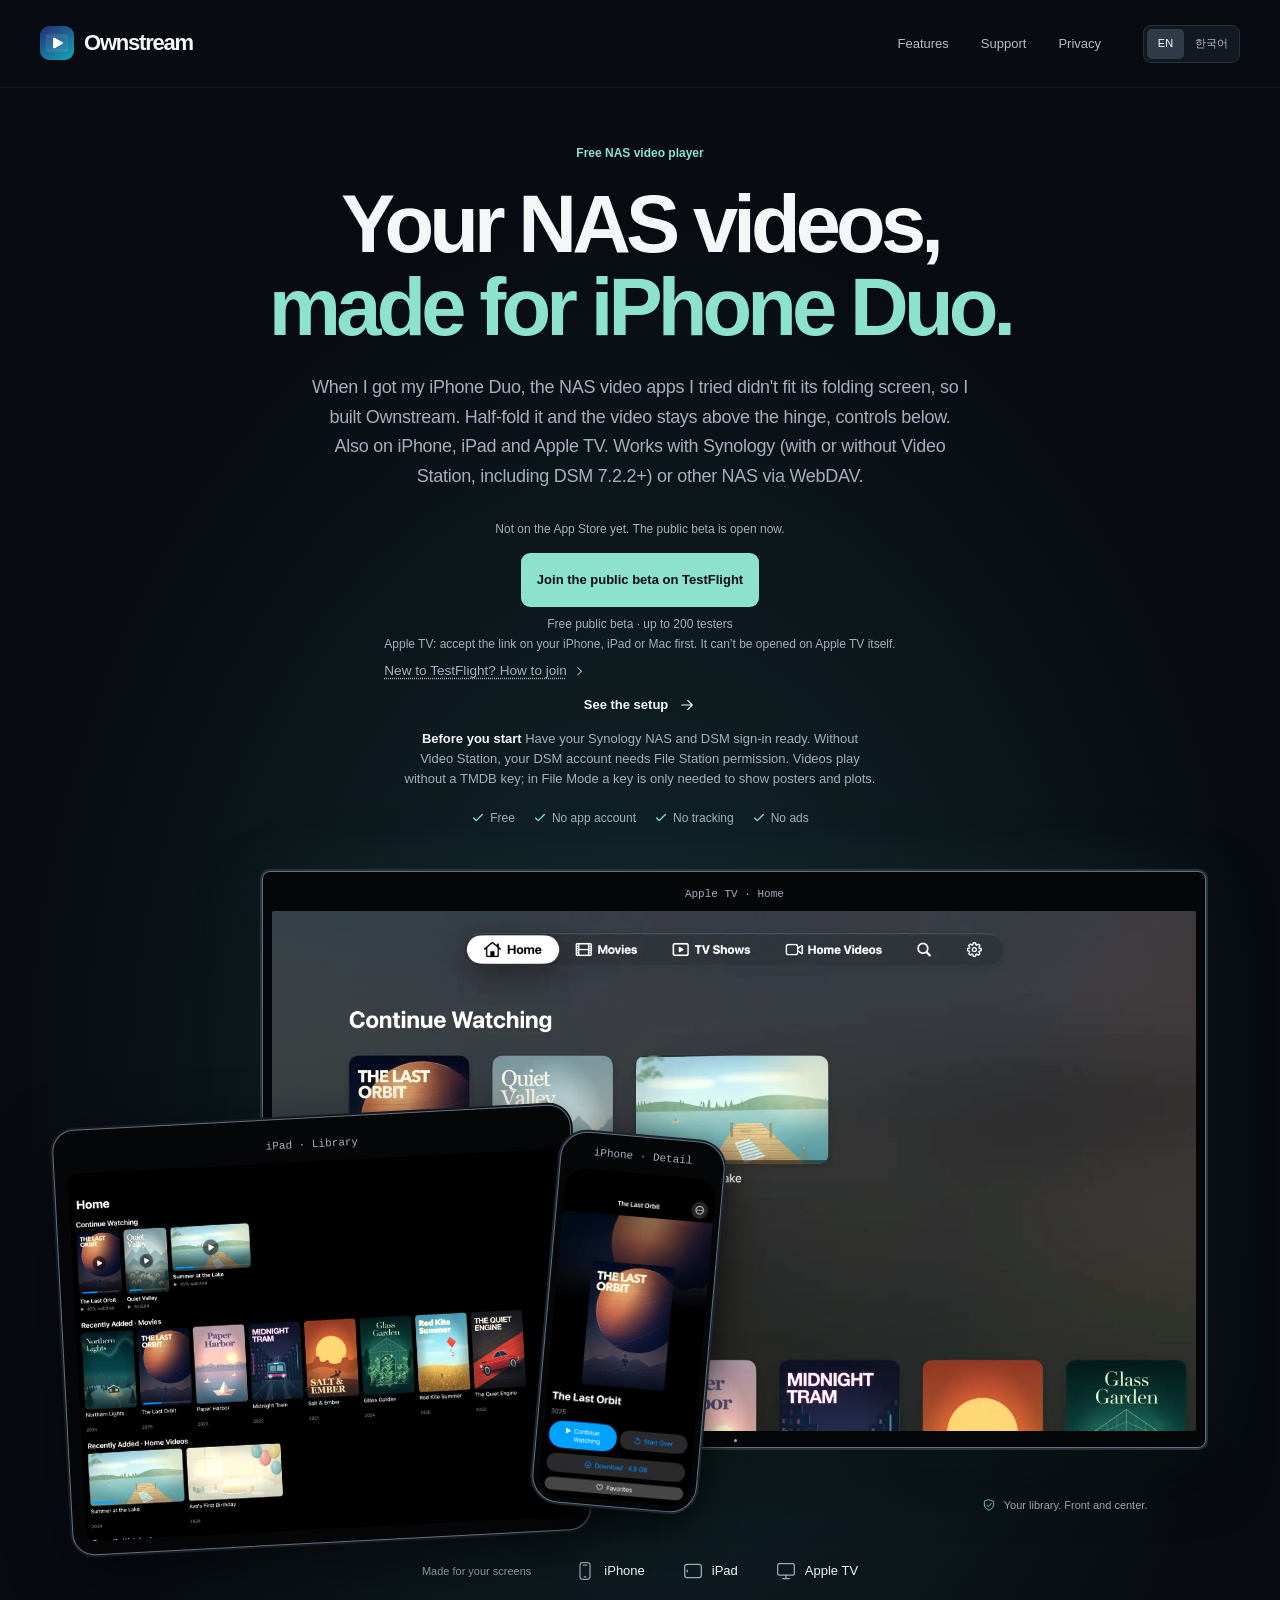
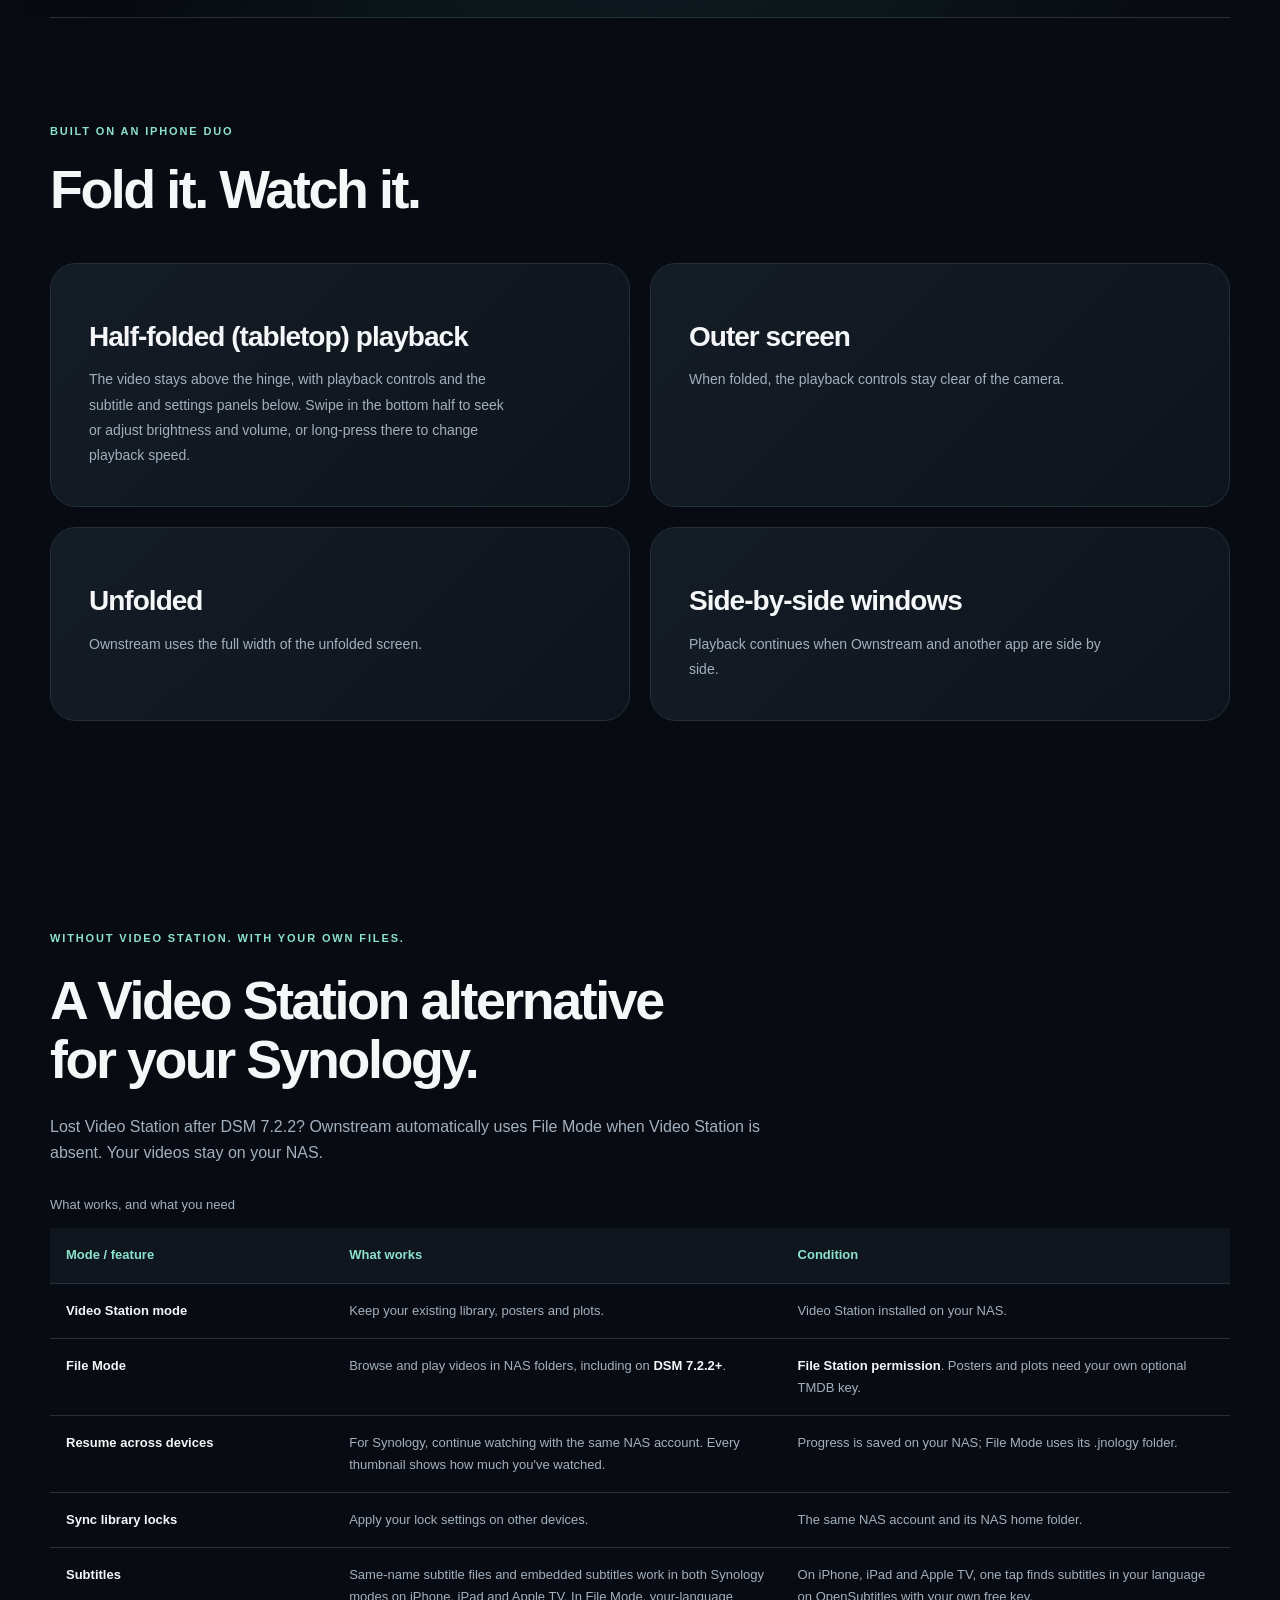
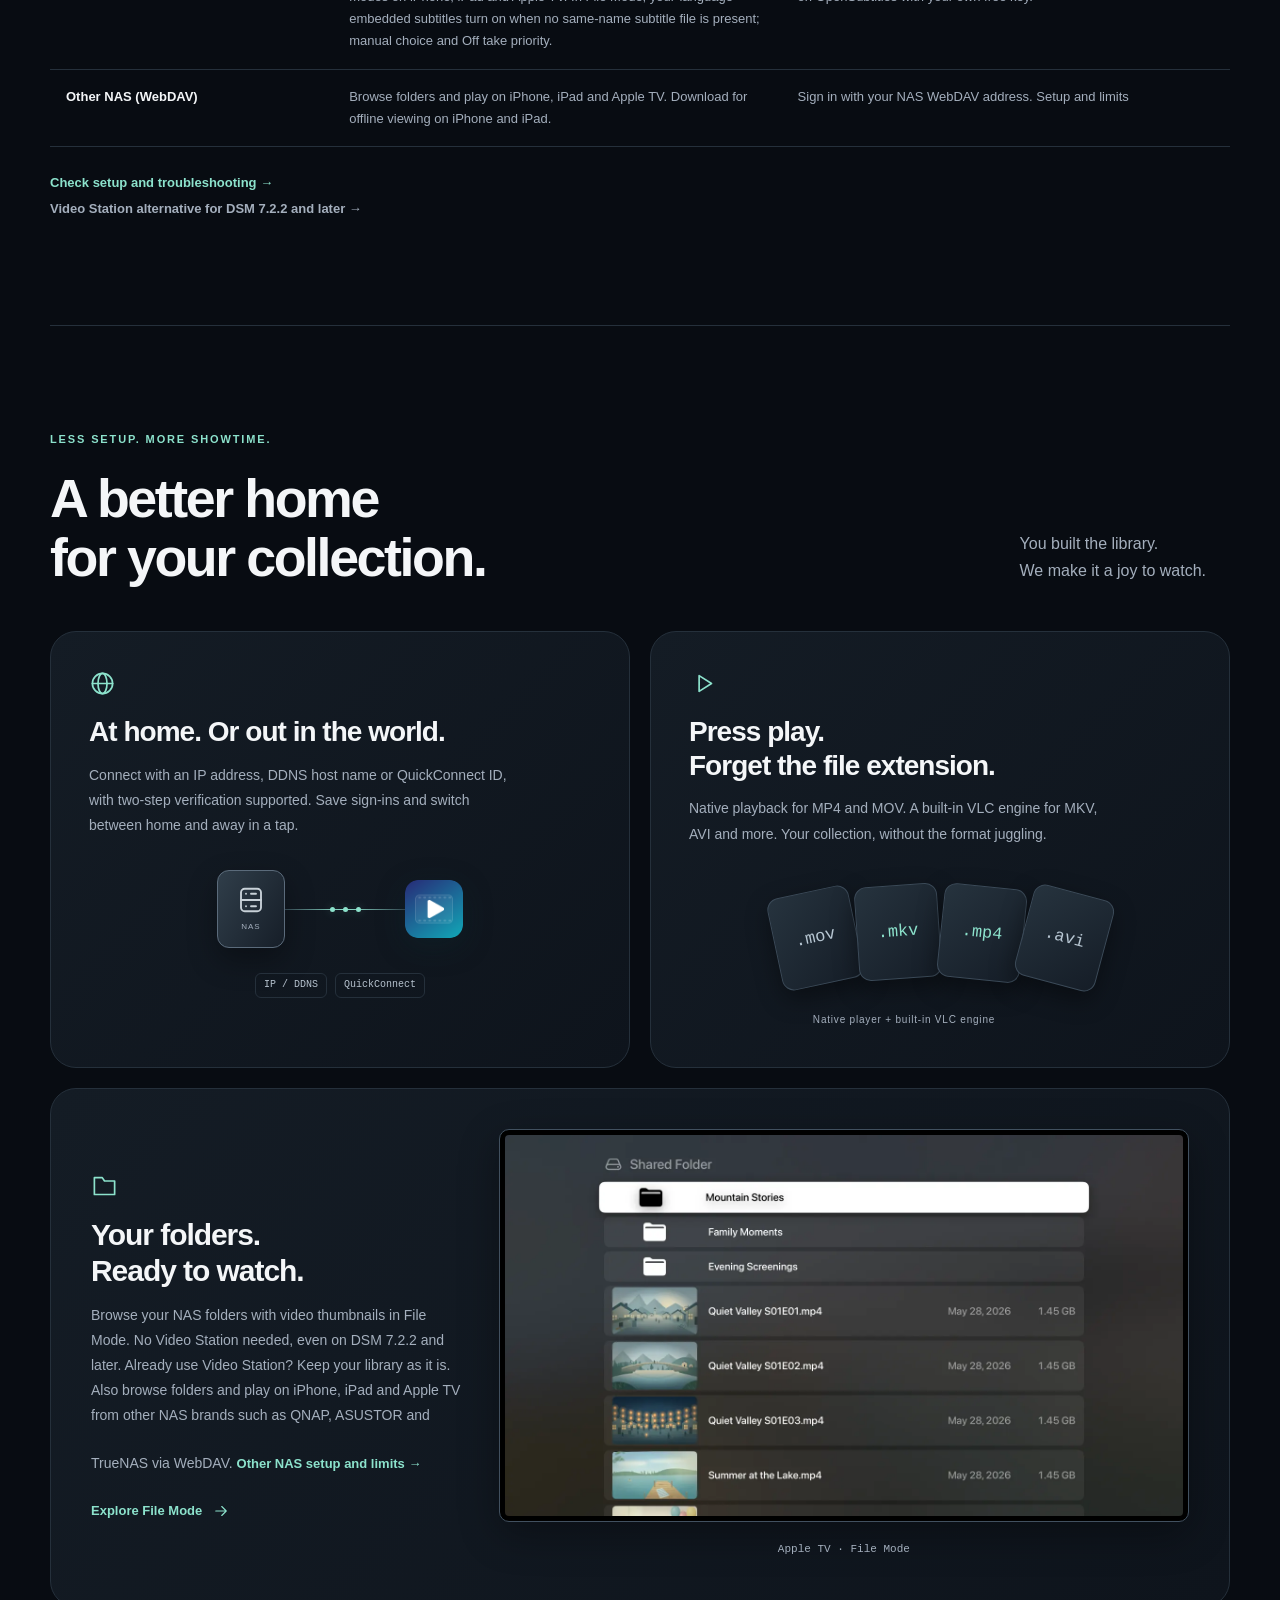
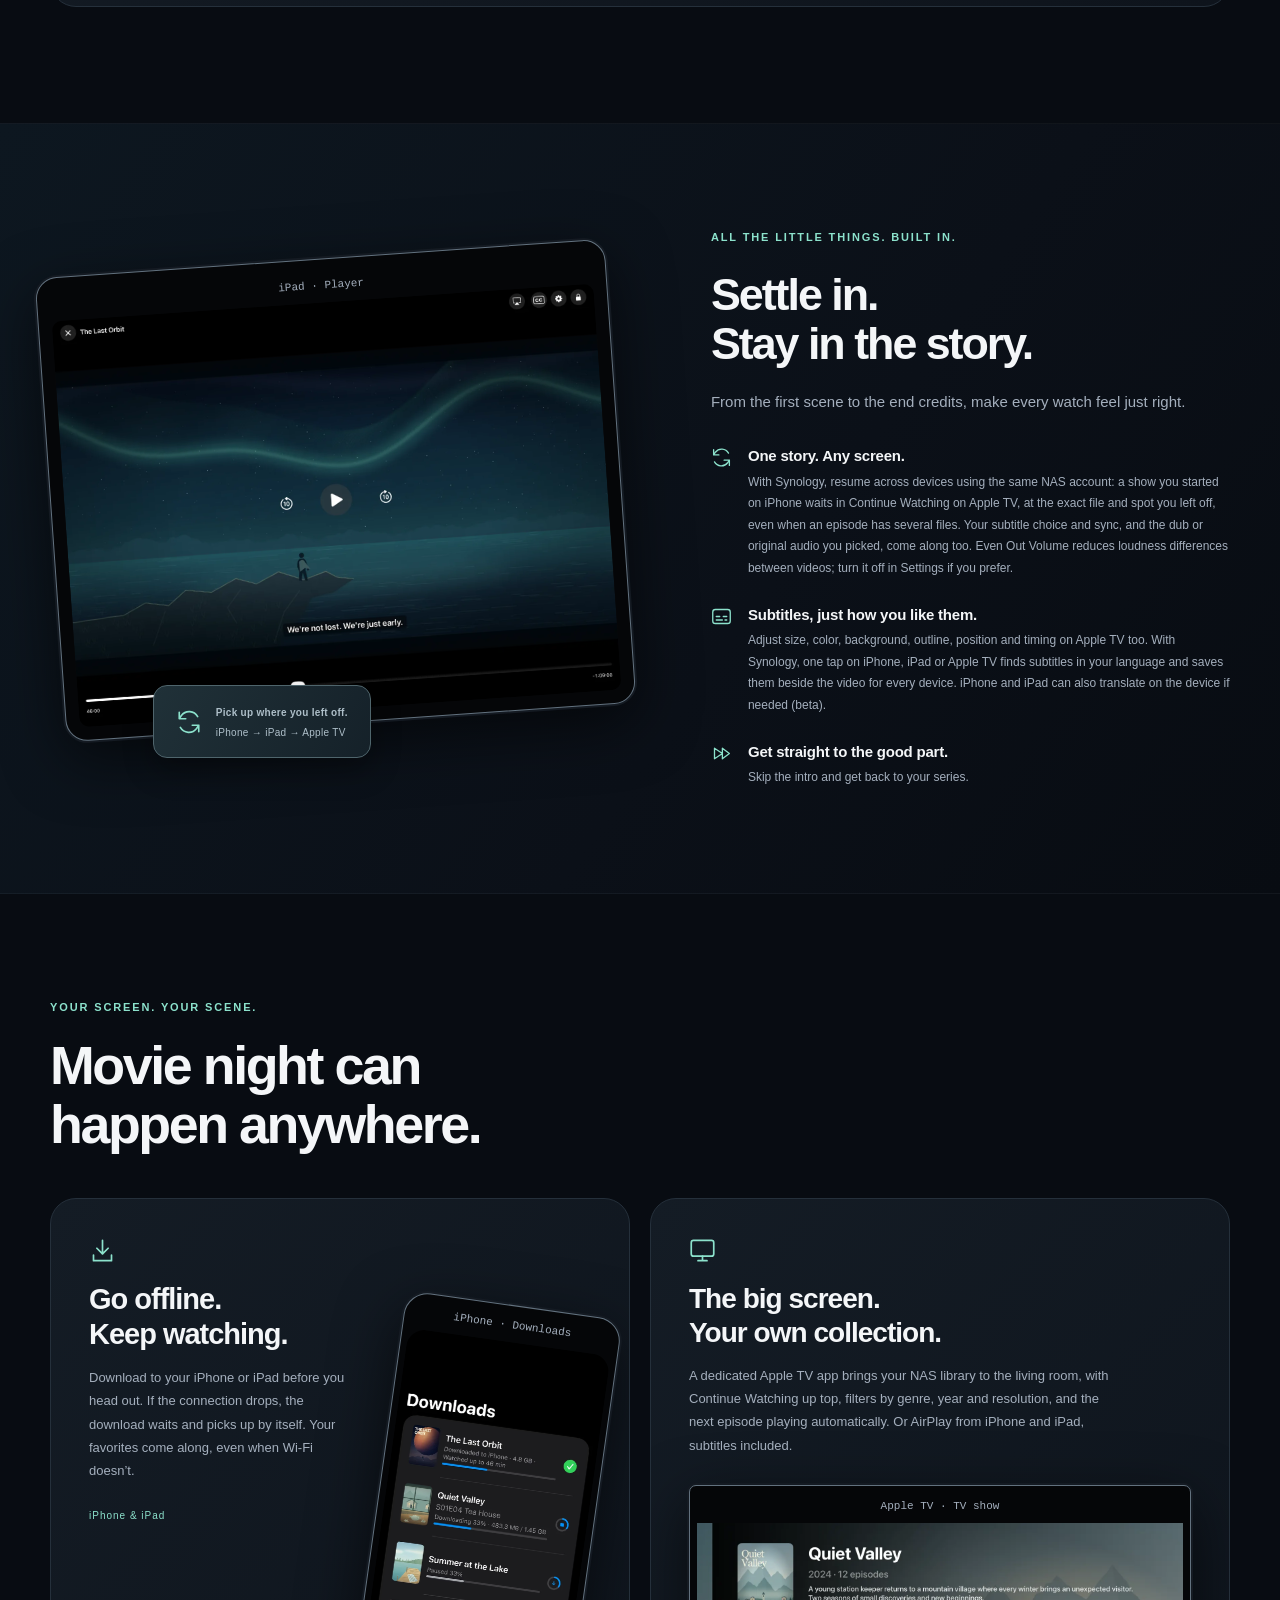
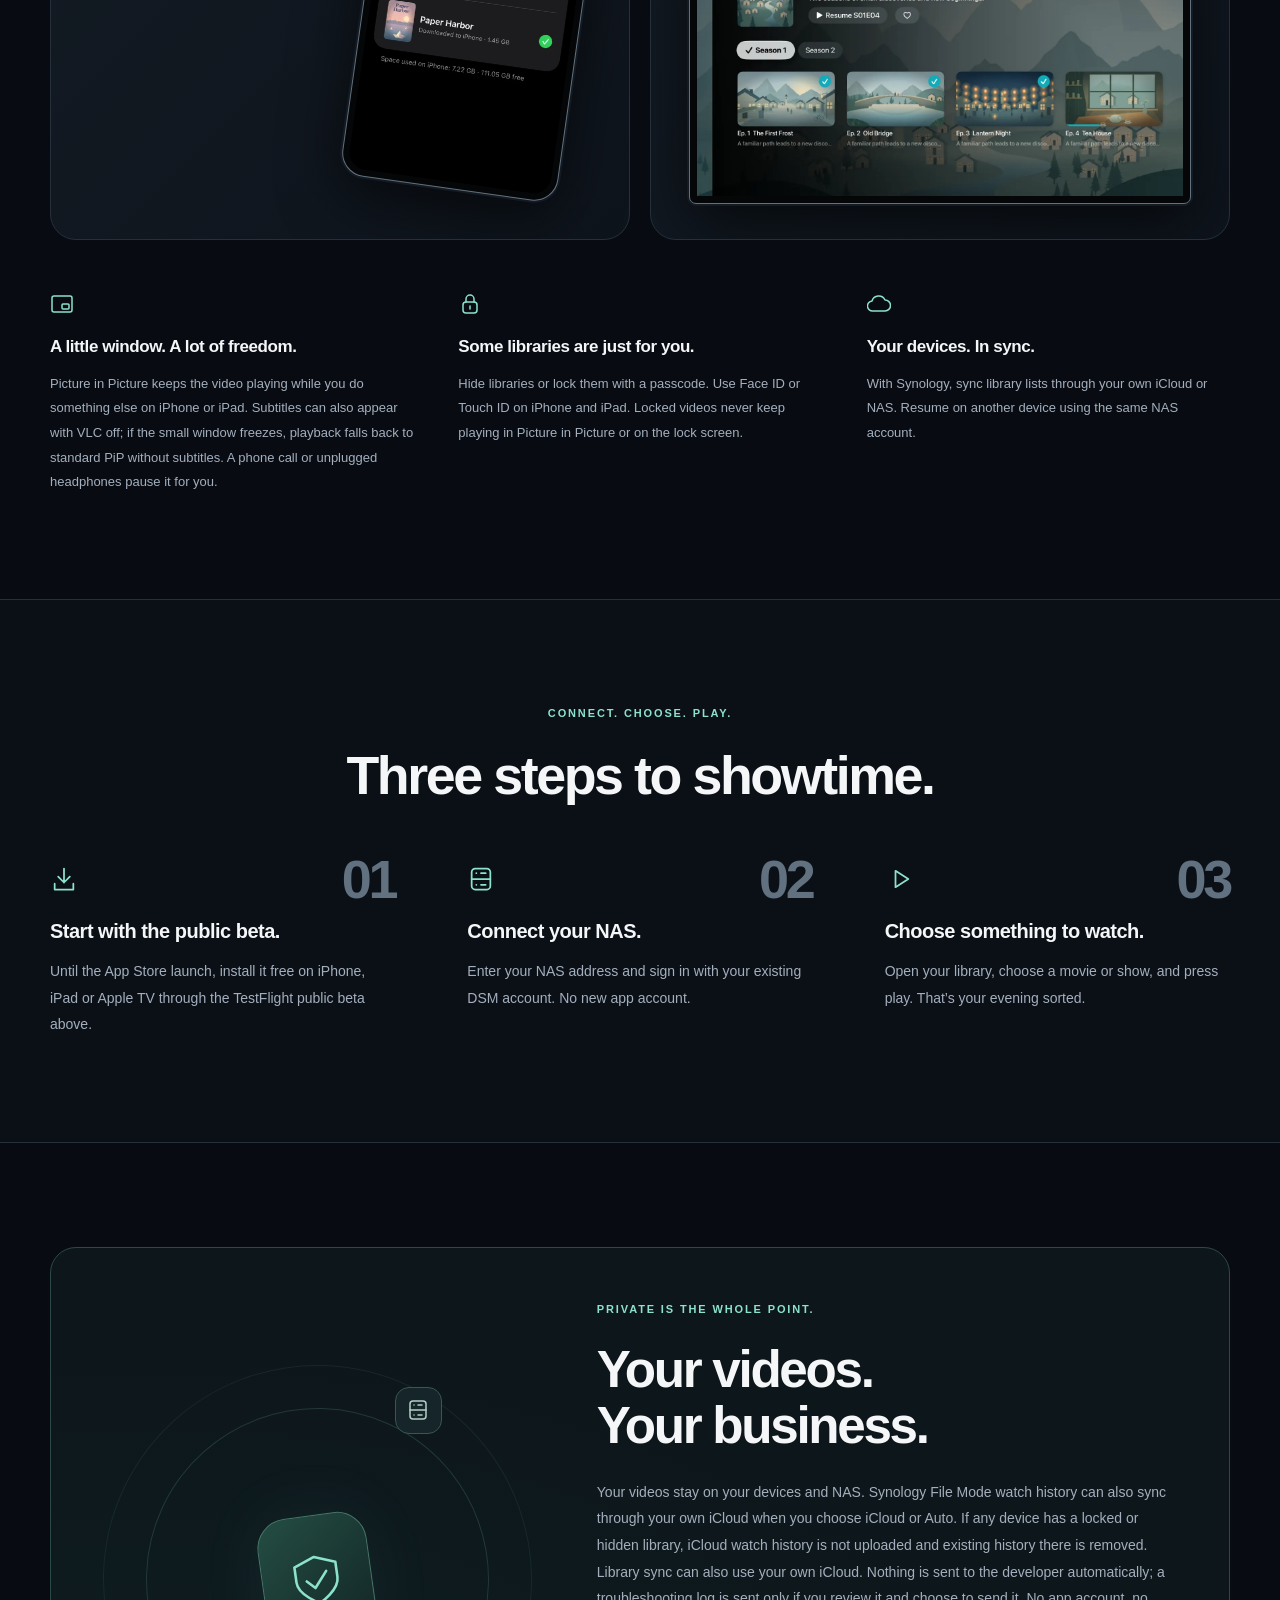
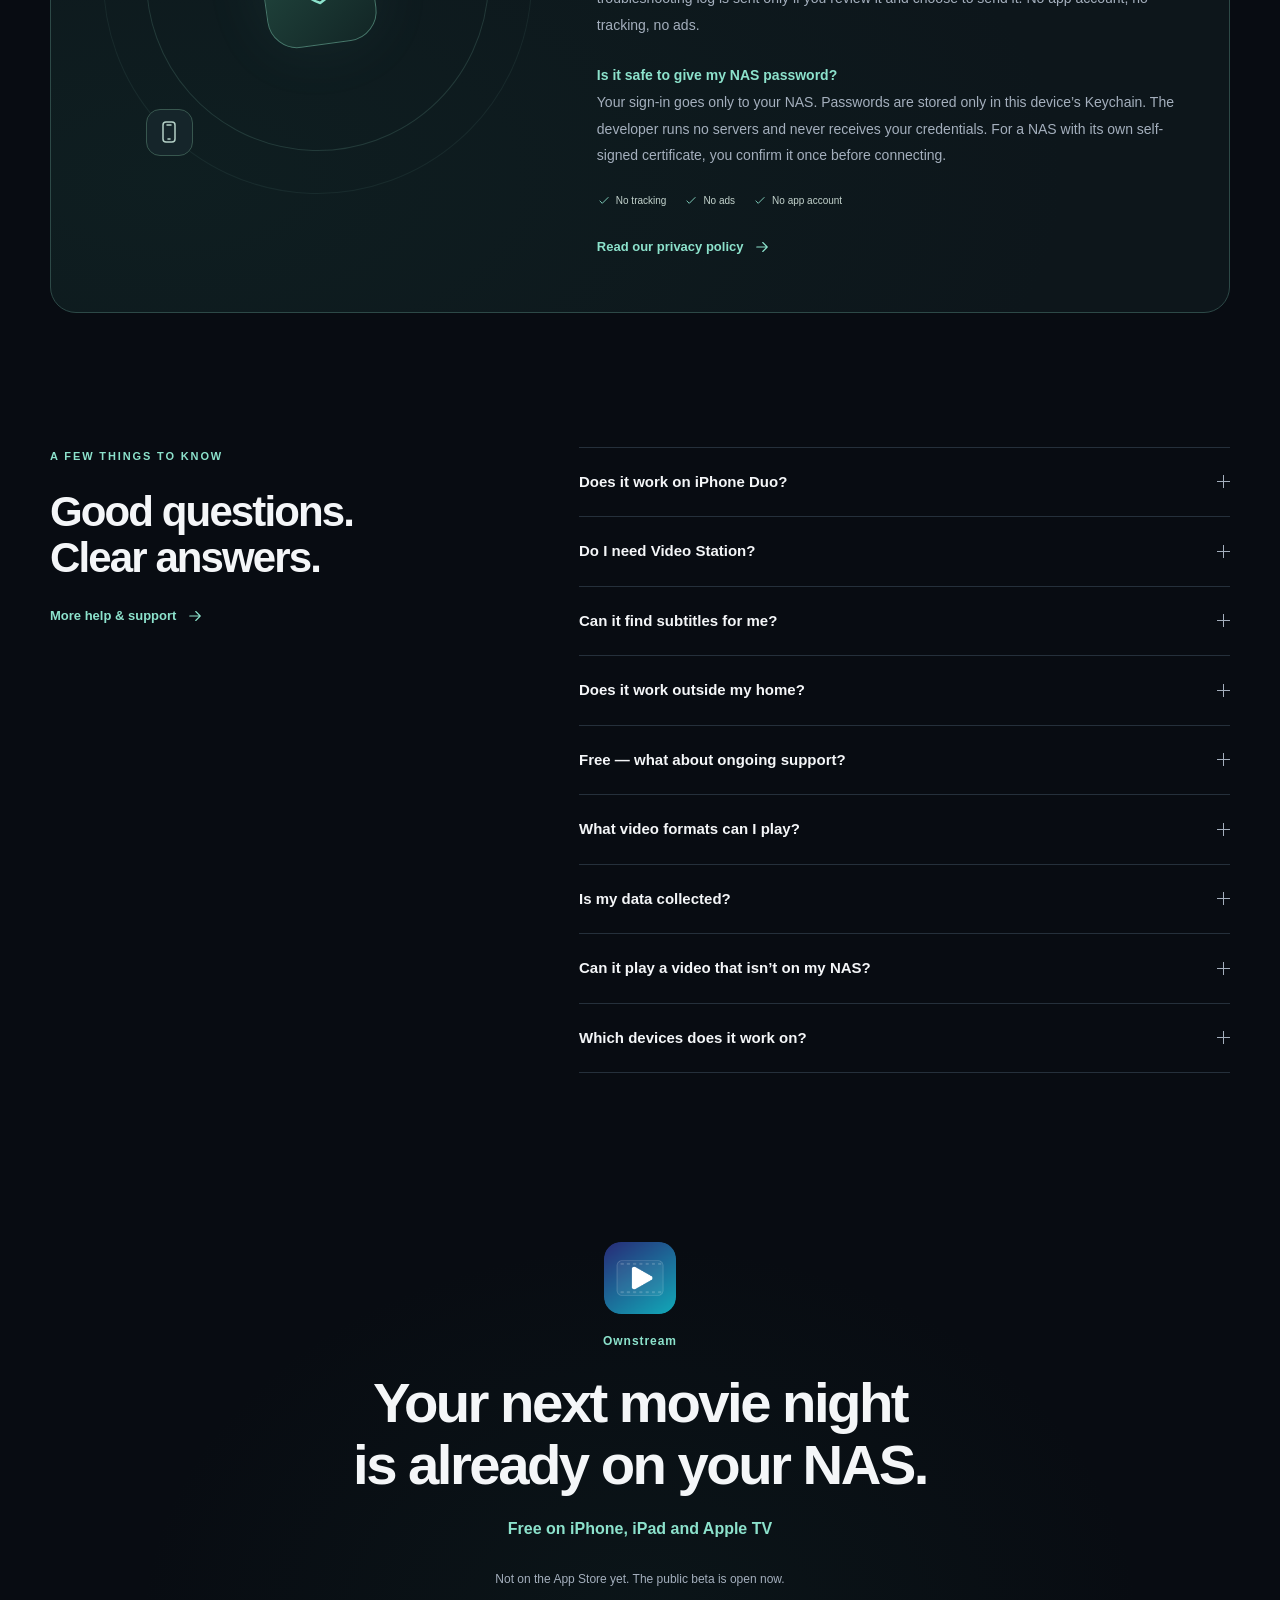
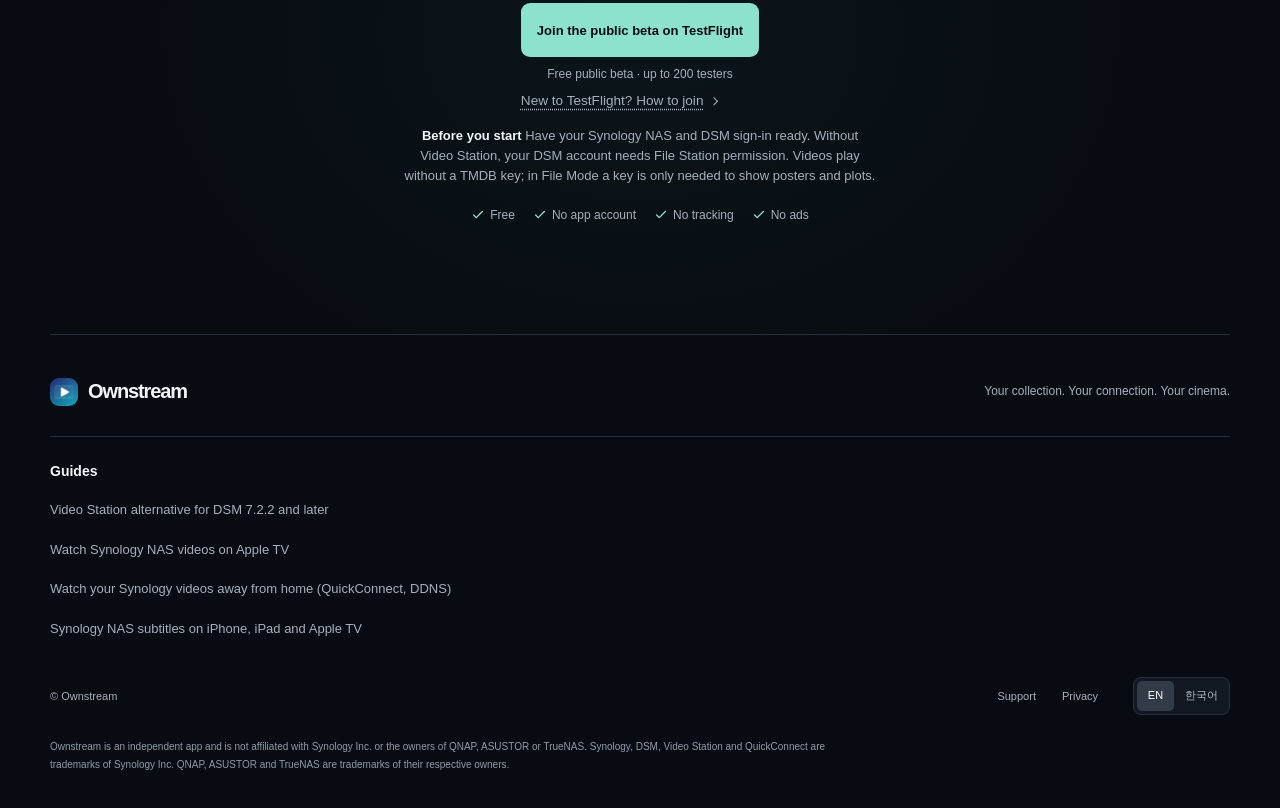
==== commit 332ab9c6: "Lead with iPhone Duo and the origin story" ====
--- a/index.html
+++ b/index.html
@@ -1,11 +1,11 @@
 <!doctype html>
 <!-- Launch: change data-store from soon to live to enable both App Store badges. -->
 <!-- Campaign attribution: add the real App Store Connect provider token (pt) to both badge URLs when available; keep their distinct ct values. -->
-<html lang="en" data-store="soon" data-beta="on" data-title-en="Ownstream — Free Synology player &amp; Video Station alternative" data-title-ko="Ownstream — Synology 내 파일 무료 재생 · Video Station 대안" data-description-en="A free Video Station alternative for Synology. Play your own NAS files on iPhone, iPad and Apple TV, without installing a separate media server." data-description-ko="Synology Video Station 대안, Ownstream. 별도 미디어 서버 설치 없이 iPhone·iPad·Apple TV에서 내 NAS 파일을 무료로 재생하세요.">
-<head><meta charset="utf-8"><meta name="viewport" content="width=device-width, initial-scale=1"><title>Ownstream — Free Synology player &amp; Video Station alternative</title>
-<meta name="description" content="A free Video Station alternative for Synology. Play your own NAS files on iPhone, iPad and Apple TV, without installing a separate media server."><meta name="theme-color" content="#080c12"><meta name="color-scheme" content="dark">
-<link rel="canonical" href="https://ownstream.app/"><meta property="og:type" content="website"><meta property="og:site_name" content="Ownstream"><meta property="og:title" content="Ownstream — Free Synology player &amp; Video Station alternative"><meta property="og:description" content="A free Video Station alternative for Synology. Play your own NAS files on iPhone, iPad and Apple TV, without installing a separate media server."><meta property="og:url" content="https://ownstream.app/"><meta property="og:locale" content="en_US"><meta property="og:locale:alternate" content="ko_KR"><meta property="og:image" content="https://ownstream.app/assets/og.jpg"><meta property="og:image:width" content="1200"><meta property="og:image:height" content="630"><meta property="og:image:alt" content="Ownstream on iPhone, iPad and Apple TV">
-<meta name="twitter:card" content="summary_large_image"><meta name="twitter:title" content="Ownstream — Free Synology player &amp; Video Station alternative"><meta name="twitter:description" content="A free Video Station alternative for Synology. Play your own NAS files on iPhone, iPad and Apple TV, without installing a separate media server."><meta name="twitter:image" content="https://ownstream.app/assets/og.jpg"><meta name="twitter:image:alt" content="Ownstream on iPhone, iPad and Apple TV">
+<html lang="en" data-store="soon" data-beta="on" data-title-en="Ownstream — NAS video player for iPhone Duo | Synology Video Station alternative" data-title-ko="Ownstream — iPhone Duo용 NAS 영상 플레이어 | Synology Video Station 대안" data-description-en="Play NAS videos on iPhone Duo with tabletop playback. Ownstream is a Synology Video Station alternative and works with other NAS via WebDAV." data-description-ko="iPhone Duo를 반쯤 접은 상태로 NAS 영상을 재생하세요. Ownstream은 Synology Video Station의 대안이며, 다른 NAS도 WebDAV로 연결할 수 있습니다.">
+<head><meta charset="utf-8"><meta name="viewport" content="width=device-width, initial-scale=1"><title>Ownstream — NAS video player for iPhone Duo | Synology Video Station alternative</title>
+<meta name="description" content="Play NAS videos on iPhone Duo with tabletop playback. Ownstream is a Synology Video Station alternative and works with other NAS via WebDAV."><meta name="theme-color" content="#080c12"><meta name="color-scheme" content="dark">
+<link rel="canonical" href="https://ownstream.app/"><meta property="og:type" content="website"><meta property="og:site_name" content="Ownstream"><meta property="og:title" content="Ownstream — NAS video player for iPhone Duo | Synology Video Station alternative"><meta property="og:description" content="Play NAS videos on iPhone Duo with tabletop playback. Ownstream is a Synology Video Station alternative and works with other NAS via WebDAV."><meta property="og:url" content="https://ownstream.app/"><meta property="og:locale" content="en_US"><meta property="og:locale:alternate" content="ko_KR"><meta property="og:image" content="https://ownstream.app/assets/og.jpg"><meta property="og:image:width" content="1200"><meta property="og:image:height" content="630"><meta property="og:image:alt" content="Ownstream on iPhone, iPad and Apple TV">
+<meta name="twitter:card" content="summary_large_image"><meta name="twitter:title" content="Ownstream — NAS video player for iPhone Duo | Synology Video Station alternative"><meta name="twitter:description" content="Play NAS videos on iPhone Duo with tabletop playback. Ownstream is a Synology Video Station alternative and works with other NAS via WebDAV."><meta name="twitter:image" content="https://ownstream.app/assets/og.jpg"><meta name="twitter:image:alt" content="Ownstream on iPhone, iPad and Apple TV">
 
 <meta name="apple-itunes-app" content="app-id=6830990953">
 <script type="application/ld+json">
@@ -23,7 +23,7 @@
   }
 }
 </script>
-<link rel="icon" type="image/png" sizes="32x32" href="assets/favicon.png"><link rel="apple-touch-icon" href="assets/apple-touch-icon.png"><link rel="stylesheet" href="style.css"><script src="lang.js"></script></head><body><a class="skip-link" href="#main"><span lang="en" data-i18n>Skip to content</span><span lang="ko" data-i18n>본문으로 건너뛰기</span></a><header class="site-header"><div class="header-inner"><a class="brand" href="./"><img src="assets/app-icon.png" alt="" width="34" height="34">Ownstream</a><nav aria-label="Main / 주요 메뉴"><a class="features-link" href="./#features"><span lang="en" data-i18n>Features</span><span lang="ko" data-i18n>주요 기능</span></a><a href="support.html" ><span lang="en" data-i18n>Support</span><span lang="ko" data-i18n>지원</span></a><a href="privacy.html" ><span lang="en" data-i18n>Privacy</span><span lang="ko" data-i18n>개인정보</span></a></nav><div class="lang-switch" role="group" aria-label="Language / 언어"><a href="?lang=en" lang="en" data-lang="en">EN</a><a href="?lang=ko" lang="ko" data-lang="ko">한국어</a></div></div></header><main id="main"><section class="hero wrap" aria-labelledby="hero-title"><div class="hero-copy"><p class="eyebrow product-identity"><span lang="en" data-i18n>Synology NAS player · Free · iPhone, iPad, Apple TV</span><span lang="ko" data-i18n>Synology NAS 플레이어 · 무료 · iPhone·iPad·Apple TV</span></p><h1 id="hero-title"><span lang="en" data-i18n>Your NAS videos.<br><em>No Video Station needed.</em></span><span lang="ko" data-i18n>내 NAS 영상,<br><em>Video Station 없이도.</em></span></h1><p class="hero-description"><span lang="en" data-i18n>Works on DSM 7.2.2 and later, with or without Video Station. No media server to install.</span><span lang="ko" data-i18n>DSM 7.2.2 이상에서, Video Station이 있어도 없어도 됩니다. 별도 미디어 서버 설치 없이 재생하세요.</span></p><div class="hero-actions download-actions"><span class="store-soon"><span lang="en" data-i18n>Not on the App Store yet. The public beta is open now.</span><span lang="ko" data-i18n>아직 App Store 출시 전입니다. 공개 베타는 지금 열려 있습니다.</span></span><a class="app-store store-live" href="https://apps.apple.com/app/id6830990953?pt=128747158&ct=site-hero" aria-label="Download Ownstream on the App Store" data-label-en="Download Ownstream on the App Store" data-label-ko="App Store에서 Ownstream 다운로드"><svg viewBox="0 0 24 29" aria-hidden="true"><path fill="currentColor" d="M19.6 15.4c0-3 2.5-4.5 2.6-4.6-1.4-2.1-3.7-2.4-4.5-2.4-1.9-.2-3.8 1.1-4.8 1.1s-2.6-1.1-4.2-1c-2.2 0-4.2 1.3-5.3 3.2-2.2 3.9-.6 9.6 1.6 12.8 1.1 1.5 2.3 3.2 4 3.1 1.6-.1 2.2-1 4.2-1s2.6 1 4.3 1c1.8 0 2.9-1.5 3.9-3 .9-1.2 1.5-2.6 1.8-3.5-.1 0-3.6-1.4-3.6-5.7ZM16.4 6.3c.9-1.1 1.6-2.7 1.4-4.3-1.3.1-2.9.9-3.9 2-1 1.1-1.8 2.7-1.5 4.2 1.5.1 3-.8 4-1.9Z"/></svg><span><small><span lang="en" data-i18n>Download on the</span><span lang="ko" data-i18n>지금 다운로드하세요</span></small><strong>App Store</strong></span></a><div class="beta-signup"><a class="beta-cta" href="https://testflight.apple.com/join/6dYgP9xa" data-beta-link rel="noopener"><span lang="en" data-i18n>Join the public beta on TestFlight</span><span lang="ko" data-i18n>TestFlight 공개 베타 참여하기</span></a><p class="beta-note"><span lang="en" data-i18n>Free public beta · up to 200 testers</span><span lang="ko" data-i18n>무료 공개 베타 · 최대 200명</span></p><p class="beta-note beta-tv-note"><span lang="en" data-i18n>Apple TV: accept the link on your iPhone, iPad or Mac first. It can’t be opened on Apple TV itself.</span><span lang="ko" data-i18n>Apple TV는 iPhone·iPad·Mac에서 링크를 먼저 수락하세요. Apple TV에서는 링크를 열 수 없습니다.</span></p><details class="beta-howto">
+<link rel="icon" type="image/png" sizes="32x32" href="assets/favicon.png"><link rel="apple-touch-icon" href="assets/apple-touch-icon.png"><link rel="stylesheet" href="style.css"><script src="lang.js"></script></head><body><a class="skip-link" href="#main"><span lang="en" data-i18n>Skip to content</span><span lang="ko" data-i18n>본문으로 건너뛰기</span></a><header class="site-header"><div class="header-inner"><a class="brand" href="./"><img src="assets/app-icon.png" alt="" width="34" height="34">Ownstream</a><nav aria-label="Main / 주요 메뉴"><a class="features-link" href="./#features"><span lang="en" data-i18n>Features</span><span lang="ko" data-i18n>주요 기능</span></a><a href="support.html" ><span lang="en" data-i18n>Support</span><span lang="ko" data-i18n>지원</span></a><a href="privacy.html" ><span lang="en" data-i18n>Privacy</span><span lang="ko" data-i18n>개인정보</span></a></nav><div class="lang-switch" role="group" aria-label="Language / 언어"><a href="?lang=en" lang="en" data-lang="en">EN</a><a href="?lang=ko" lang="ko" data-lang="ko">한국어</a></div></div></header><main id="main"><section class="hero wrap" aria-labelledby="hero-title"><div class="hero-copy"><p class="eyebrow product-identity"><span lang="en" data-i18n>Free NAS video player</span><span lang="ko" data-i18n>무료 NAS 영상 플레이어</span></p><h1 id="hero-title"><span lang="en" data-i18n>Your NAS videos,<br><em>made for iPhone Duo.</em></span><span lang="ko" data-i18n>내 NAS 영상,<br><em>iPhone Duo에 꼭 맞게.</em></span></h1><p class="hero-description"><span lang="en" data-i18n>When I got my iPhone Duo, the NAS video apps I tried didn't fit its folding screen, so I built Ownstream. Half-fold it and the video stays above the hinge, controls below.<br>Also on iPhone, iPad and Apple TV. Works with Synology (with or without Video Station, including DSM 7.2.2+) or other NAS via WebDAV.</span><span lang="ko" data-i18n>iPhone Duo를 사고 보니 쓰던 NAS 영상 앱들이 접히는 화면에 맞지 않아 Ownstream을 직접 만들었습니다. 반쯤 접으면 영상은 힌지 위에, 재생 컨트롤은 아래에 표시됩니다.<br>iPhone·iPad·Apple TV에서도 쓸 수 있습니다. Synology는 DSM 7.2.2 이상에서도 Video Station 유무와 관계없이 연결되며, 다른 NAS는 WebDAV로 연결할 수 있습니다.</span></p><div class="hero-actions download-actions"><span class="store-soon"><span lang="en" data-i18n>Not on the App Store yet. The public beta is open now.</span><span lang="ko" data-i18n>아직 App Store 출시 전입니다. 공개 베타는 지금 열려 있습니다.</span></span><a class="app-store store-live" href="https://apps.apple.com/app/id6830990953?pt=128747158&ct=site-hero" aria-label="Download Ownstream on the App Store" data-label-en="Download Ownstream on the App Store" data-label-ko="App Store에서 Ownstream 다운로드"><svg viewBox="0 0 24 29" aria-hidden="true"><path fill="currentColor" d="M19.6 15.4c0-3 2.5-4.5 2.6-4.6-1.4-2.1-3.7-2.4-4.5-2.4-1.9-.2-3.8 1.1-4.8 1.1s-2.6-1.1-4.2-1c-2.2 0-4.2 1.3-5.3 3.2-2.2 3.9-.6 9.6 1.6 12.8 1.1 1.5 2.3 3.2 4 3.1 1.6-.1 2.2-1 4.2-1s2.6 1 4.3 1c1.8 0 2.9-1.5 3.9-3 .9-1.2 1.5-2.6 1.8-3.5-.1 0-3.6-1.4-3.6-5.7ZM16.4 6.3c.9-1.1 1.6-2.7 1.4-4.3-1.3.1-2.9.9-3.9 2-1 1.1-1.8 2.7-1.5 4.2 1.5.1 3-.8 4-1.9Z"/></svg><span><small><span lang="en" data-i18n>Download on the</span><span lang="ko" data-i18n>지금 다운로드하세요</span></small><strong>App Store</strong></span></a><div class="beta-signup"><a class="beta-cta" href="https://testflight.apple.com/join/6dYgP9xa" data-beta-link rel="noopener"><span lang="en" data-i18n>Join the public beta on TestFlight</span><span lang="ko" data-i18n>TestFlight 공개 베타 참여하기</span></a><p class="beta-note"><span lang="en" data-i18n>Free public beta · up to 200 testers</span><span lang="ko" data-i18n>무료 공개 베타 · 최대 200명</span></p><p class="beta-note beta-tv-note"><span lang="en" data-i18n>Apple TV: accept the link on your iPhone, iPad or Mac first. It can’t be opened on Apple TV itself.</span><span lang="ko" data-i18n>Apple TV는 iPhone·iPad·Mac에서 링크를 먼저 수락하세요. Apple TV에서는 링크를 열 수 없습니다.</span></p><details class="beta-howto">
   <summary><span lang="en" data-i18n>New to TestFlight? How to join</span><span lang="ko" data-i18n>TestFlight가 처음이라면? 참여 방법</span></summary>
   <p class="beta-howto-intro"><span lang="en" data-i18n>TestFlight is Apple’s free app for trying apps before release. No Ownstream account needed.</span><span lang="ko" data-i18n>TestFlight는 출시 전 앱을 미리 써 볼 수 있는 Apple의 무료 앱입니다. Ownstream 회원가입은 필요 없습니다.</span></p>
   <p class="beta-howto-device"><strong><span lang="en" data-i18n>iPhone · iPad</span><span lang="ko" data-i18n>iPhone · iPad</span></strong></p>
@@ -43,6 +43,33 @@
 <div class="device television"><span class="shot-label"><span lang="en" data-i18n>Apple TV · Home</span><span lang="ko" data-i18n>Apple TV · 홈</span></span><img class="" src="assets/shots/tv-en/tabs.webp" data-src-en="assets/shots/tv-en/tabs.webp" data-src-ko="assets/shots/tv-ko/tabs.webp" alt="Ownstream Apple TV home with Continue Watching" data-alt-en="Ownstream Apple TV home with Continue Watching" data-alt-ko="Apple TV의 Ownstream 홈과 이어보기" width="1440" height="810" fetchpriority=high decoding="async"><span class="tv-indicator"></span></div>
 <div class="tv-foot" aria-hidden="true"></div><div class="device ipad"><span class="shot-label"><span lang="en" data-i18n>iPad · Library</span><span lang="ko" data-i18n>iPad · 라이브러리</span></span><img class="" src="assets/shots/ipad-land-en/home.webp" data-src-en="assets/shots/ipad-land-en/home.webp" data-src-ko="assets/shots/ipad-land-ko/home.webp" alt="Ownstream iPad library with movies and home videos" data-alt-en="Ownstream iPad library with movies and home videos" data-alt-ko="영화와 홈 비디오를 모아 보는 iPad의 Ownstream" width="1440" height="1080" fetchpriority=high decoding="async"></div><div class="device iphone"><span class="shot-label"><span lang="en" data-i18n>iPhone · Detail</span><span lang="ko" data-i18n>iPhone · 상세</span></span><img class="" src="assets/shots/iphone-en/detail.webp" data-src-en="assets/shots/iphone-en/detail.webp" data-src-ko="assets/shots/iphone-ko/detail.webp" alt="Movie details in Ownstream on iPhone" data-alt-en="Movie details in Ownstream on iPhone" data-alt-ko="iPhone의 Ownstream 영화 상세 화면" width="640" height="1391" fetchpriority=high decoding="async"></div><div class="stage-label"><svg class="icon" viewBox="0 0 24 24" fill="none" stroke="currentColor" stroke-width="1.5" stroke-linecap="round" stroke-linejoin="round" aria-hidden="true"><path d="m12 3 8 3v6c0 5-8 9-8 9s-8-4-8-9V6Z"/><path d="m8 12 3 3 5-6"/></svg><span lang="en" data-i18n>Your library. Front and center.</span><span lang="ko" data-i18n>내 라이브러리가 주인공.</span></div></div>
 <div class="platforms"><span><span lang="en" data-i18n>Made for your screens</span><span lang="ko" data-i18n>내가 쓰는 화면 그대로</span></span><span><svg class="icon" viewBox="0 0 24 24" fill="none" stroke="currentColor" stroke-width="1.5" stroke-linecap="round" stroke-linejoin="round" aria-hidden="true"><rect x="6" y="2" width="12" height="20" rx="3"/><path d="M10 5h4m-3 14h2"/></svg>iPhone</span><span><svg class="icon" viewBox="0 0 24 24" fill="none" stroke="currentColor" stroke-width="1.5" stroke-linecap="round" stroke-linejoin="round" aria-hidden="true"><rect x="2" y="4" width="20" height="16" rx="3"/><path d="M5 11v2"/></svg>iPad</span><span><svg class="icon" viewBox="0 0 24 24" fill="none" stroke="currentColor" stroke-width="1.5" stroke-linecap="round" stroke-linejoin="round" aria-hidden="true"><rect x="2" y="3" width="20" height="14" rx="2"/><path d="M8 21h8m-4-4v4"/></svg>Apple TV</span></div></section>
+
+<section class="section wrap" id="iphone-duo" aria-labelledby="iphone-duo-title">
+  <div class="section-heading">
+    <div>
+      <p class="eyebrow"><span lang="en" data-i18n>BUILT ON AN IPHONE DUO</span><span lang="ko" data-i18n>iPhone Duo에서 시작한 앱</span></p>
+      <h2 id="iphone-duo-title"><span lang="en" data-i18n>Fold it. Watch it.</span><span lang="ko" data-i18n>접어서, 그대로 보세요.</span></h2>
+    </div>
+  </div>
+  <div class="feature-grid">
+    <article class="feature-card">
+      <h3><span lang="en" data-i18n>Half-folded (tabletop) playback</span><span lang="ko" data-i18n>반쯤 접은 상태에서 재생</span></h3>
+      <p><span lang="en" data-i18n>The video stays above the hinge, with playback controls and the subtitle and settings panels below. Swipe in the bottom half to seek or adjust brightness and volume, or long-press there to change playback speed.</span><span lang="ko" data-i18n>영상은 힌지 위에, 재생 컨트롤과 자막 및 설정 패널은 아래쪽에 표시됩니다. 아래쪽에서 쓸어 재생 위치, 밝기, 음량을 조절하거나 길게 눌러 재생 속도를 바꿀 수 있습니다.</span></p>
+    </article>
+    <article class="feature-card">
+      <h3><span lang="en" data-i18n>Outer screen</span><span lang="ko" data-i18n>바깥 화면</span></h3>
+      <p><span lang="en" data-i18n>When folded, the playback controls stay clear of the camera.</span><span lang="ko" data-i18n>접었을 때 재생 컨트롤이 카메라 영역을 피해서 표시됩니다.</span></p>
+    </article>
+    <article class="feature-card">
+      <h3><span lang="en" data-i18n>Unfolded</span><span lang="ko" data-i18n>펼친 화면</span></h3>
+      <p><span lang="en" data-i18n>Ownstream uses the full width of the unfolded screen.</span><span lang="ko" data-i18n>펼치면 Ownstream이 화면 전체 너비를 사용합니다.</span></p>
+    </article>
+    <article class="feature-card">
+      <h3><span lang="en" data-i18n>Side-by-side windows</span><span lang="ko" data-i18n>나란히 놓인 창</span></h3>
+      <p><span lang="en" data-i18n>Playback continues when Ownstream and another app are side by side.</span><span lang="ko" data-i18n>Ownstream과 다른 앱을 나란히 띄워도 재생이 이어집니다.</span></p>
+    </article>
+  </div>
+</section>
 
 <section class="section wrap compatibility-section" id="video-station-alternative" aria-labelledby="compatibility-title">
   <p class="eyebrow"><span lang="en" data-i18n>WITHOUT VIDEO STATION. WITH YOUR OWN FILES.</span><span lang="ko" data-i18n>Video Station 없이도, 내 파일 그대로.</span></p>
@@ -71,7 +98,12 @@
 <section class="section wrap"><div class="section-heading"><div><p class="eyebrow"><span lang="en" data-i18n>YOUR SCREEN. YOUR SCENE.</span><span lang="ko" data-i18n>어느 화면에서나, 나답게.</span></p><h2><span lang="en" data-i18n>Movie night can<br>happen anywhere.</span><span lang="ko" data-i18n>어디든, 나만의<br>영화관이 되니까.</span></h2></div></div><div class="watch-grid"><article class="feature-card offline-card"><div class="offline-copy"><div class="card-icon"><svg class="icon" viewBox="0 0 24 24" fill="none" stroke="currentColor" stroke-width="1.5" stroke-linecap="round" stroke-linejoin="round" aria-hidden="true"><path d="M12 3v12m-5-5 5 5 5-5M4 16v5h16v-5"/></svg></div><h3><span lang="en" data-i18n>Go offline.<br>Keep watching.</span><span lang="ko" data-i18n>인터넷은 꺼도.<br>이야기는 계속.</span></h3><p><span lang="en" data-i18n>Download to your iPhone or iPad before you head out. If the connection drops, the download waits and picks up by itself. Your favorites come along, even when Wi-Fi doesn’t.</span><span lang="ko" data-i18n>외출 전 iPhone·iPad에 미리 저장하세요. 연결이 끊기면 기다렸다가 알아서 이어받습니다. Wi-Fi가 닿지 않는 곳에도 좋아하는 영상은 함께 갑니다.</span></p><span class="small-label">iPhone &amp; iPad</span></div><div class="device download-phone"><span class="shot-label"><span lang="en" data-i18n>iPhone · Downloads</span><span lang="ko" data-i18n>iPhone · 다운로드</span></span><img class="" src="assets/shots/iphone-en/downloads.webp" data-src-en="assets/shots/iphone-en/downloads.webp" data-src-ko="assets/shots/iphone-ko/downloads.webp" alt="Downloaded videos ready to watch offline" data-alt-en="Downloaded videos ready to watch offline" data-alt-ko="오프라인으로 볼 수 있도록 저장된 영상" width="640" height="1391" loading=lazy decoding="async"></div></article><article class="feature-card tv-card"><div class="card-icon"><svg class="icon" viewBox="0 0 24 24" fill="none" stroke="currentColor" stroke-width="1.5" stroke-linecap="round" stroke-linejoin="round" aria-hidden="true"><rect x="2" y="3" width="20" height="14" rx="2"/><path d="M8 21h8m-4-4v4"/></svg></div><h3><span lang="en" data-i18n>The big screen.<br>Your own collection.</span><span lang="ko" data-i18n>큰 화면 가득.<br>내가 모은 이야기.</span></h3><p><span lang="en" data-i18n>A dedicated Apple TV app brings your NAS library to the living room, with Continue Watching up top, filters by genre, year and resolution, and the next episode playing automatically. Or AirPlay from iPhone and iPad, subtitles included.</span><span lang="ko" data-i18n>전용 Apple TV 앱으로 거실에서도 내 라이브러리를 즐기세요. 이어보기가 맨 위에 있고, 장르·연도·해상도로 걸러 볼 수 있으며, 다음 회차는 자동으로 이어집니다. iPhone·iPad에서 AirPlay로 보낼 때도 자막이 함께 나옵니다.</span></p><div class="device feature-tv"><span class="shot-label"><span lang="en" data-i18n>Apple TV · TV show</span><span lang="ko" data-i18n>Apple TV · TV 프로그램</span></span><img class="" src="assets/shots/tv-en/show.webp" data-src-en="assets/shots/tv-en/show.webp" data-src-ko="assets/shots/tv-ko/show.webp" alt="A TV show with seasons and episodes in the Ownstream Apple TV app" data-alt-en="A TV show with seasons and episodes in the Ownstream Apple TV app" data-alt-ko="Ownstream Apple TV 앱의 시즌·에피소드 화면" width="1440" height="810" loading=lazy decoding="async"></div></article></div><div class="mini-grid"><article><svg class="icon" viewBox="0 0 24 24" fill="none" stroke="currentColor" stroke-width="1.5" stroke-linecap="round" stroke-linejoin="round" aria-hidden="true"><rect x="2" y="4" width="20" height="16" rx="2"/><rect x="12" y="12" width="7" height="5" rx="1"/></svg><h3><span lang="en" data-i18n>A little window. A lot of freedom.</span><span lang="ko" data-i18n>작은 화면으로, 자유롭게.</span></h3><p><span lang="en" data-i18n>Picture in Picture keeps the video playing while you do something else on iPhone or iPad. Subtitles can also appear with VLC off; if the small window freezes, playback falls back to standard PiP without subtitles. A phone call or unplugged headphones pause it for you.</span><span lang="ko" data-i18n>iPhone·iPad에서 다른 일을 하는 동안에도 PiP로 영상을 계속 보세요. VLC를 꺼도 자막이 나올 수 있으며, 작은 화면이 멈추면 자막 없는 기본 PiP로 돌아갑니다. 전화가 오거나 이어폰을 빼면 알아서 멈춥니다.</span></p></article><article><svg class="icon" viewBox="0 0 24 24" fill="none" stroke="currentColor" stroke-width="1.5" stroke-linecap="round" stroke-linejoin="round" aria-hidden="true"><rect x="5" y="10" width="14" height="11" rx="3"/><path d="M8 10V7a4 4 0 0 1 8 0v3M12 14v3"/></svg><h3><span lang="en" data-i18n>Some libraries are just for you.</span><span lang="ko" data-i18n>나만 보고 싶은 라이브러리.</span></h3><p><span lang="en" data-i18n>Hide libraries or lock them with a passcode. Use Face ID or Touch ID on iPhone and iPad. Locked videos never keep playing in Picture in Picture or on the lock screen.</span><span lang="ko" data-i18n>라이브러리를 숨기거나 비밀번호로 잠그세요. iPhone·iPad에서는 Face ID·Touch ID도 사용할 수 있습니다. 잠긴 영상은 PiP나 잠금 화면에서 계속 재생되지 않습니다.</span></p></article><article><svg class="icon" viewBox="0 0 24 24" fill="none" stroke="currentColor" stroke-width="1.5" stroke-linecap="round" stroke-linejoin="round" aria-hidden="true"><path d="M6 19a5 5 0 0 1-1-10 7 7 0 0 1 13-1 5.5 5.5 0 0 1 0 11Z"/></svg><h3><span lang="en" data-i18n>Your devices. In sync.</span><span lang="ko" data-i18n>어느 기기에서나, 내 라이브러리.</span></h3><p><span lang="en" data-i18n>With Synology, sync library lists through your own iCloud or NAS. Resume on another device using the same NAS account.</span><span lang="ko" data-i18n>Synology에서는 라이브러리 목록을 본인의 iCloud나 NAS로 동기화하세요. 같은 NAS 계정이면 다른 기기에서도 보던 장면부터 이어집니다.</span></p></article></div></section>
 <section class="section steps-section" id="how-it-works"><div class="wrap"><div class="center-heading"><p class="eyebrow"><span lang="en" data-i18n>CONNECT. CHOOSE. PLAY.</span><span lang="ko" data-i18n>연결하고, 고르고, 재생하세요.</span></p><h2><span lang="en" data-i18n>Three steps to showtime.</span><span lang="ko" data-i18n>시작은 간단하게, 세 단계.</span></h2></div><ol class="steps"><li><span class="step-number">01</span><svg class="icon" viewBox="0 0 24 24" fill="none" stroke="currentColor" stroke-width="1.5" stroke-linecap="round" stroke-linejoin="round" aria-hidden="true"><path d="M12 3v12m-5-5 5 5 5-5M4 16v5h16v-5"/></svg><h3><span class="store-soon"><span class="beta-hide"><span lang="en" data-i18n>Get ready for launch.</span><span lang="ko" data-i18n>출시 후 시작하세요.</span></span><span class="beta-show"><span lang="en" data-i18n>Start with the public beta.</span><span lang="ko" data-i18n>지금은 베타로 시작하세요.</span></span></span><span class="store-live"><span lang="en" data-i18n>Download Ownstream.</span><span lang="ko" data-i18n>앱을 설치하세요.</span></span></h3><p><span class="store-soon"><span class="beta-hide"><span lang="en" data-i18n>Once Ownstream launches, download it free on iPhone, iPad or Apple TV.</span><span lang="ko" data-i18n>Ownstream이 출시되면 iPhone·iPad·Apple TV에서 무료로 받으세요.</span></span><span class="beta-show"><span lang="en" data-i18n>Until the App Store launch, install it free on iPhone, iPad or Apple TV through the TestFlight public beta above.</span><span lang="ko" data-i18n>App Store 출시 전에는 위의 TestFlight 공개 베타로 iPhone·iPad·Apple TV에 무료로 설치하세요.</span></span></span><span class="store-live"><span lang="en" data-i18n>Get Ownstream free on your iPhone, iPad or Apple TV from the App Store.</span><span lang="ko" data-i18n>App Store에서 iPhone·iPad·Apple TV에 Ownstream을 무료로 받으세요.</span></span></p></li><li><span class="step-number">02</span><svg class="icon" viewBox="0 0 24 24" fill="none" stroke="currentColor" stroke-width="1.5" stroke-linecap="round" stroke-linejoin="round" aria-hidden="true"><rect x="4" y="3" width="16" height="18" rx="3"/><path d="M4 12h16M8 7h.01M8 17h.01M12 7h4M12 17h4"/></svg><h3><span lang="en" data-i18n>Connect your NAS.</span><span lang="ko" data-i18n>내 NAS에 로그인하세요.</span></h3><p><span lang="en" data-i18n>Enter your NAS address and sign in with your existing DSM account. No new app account.</span><span lang="ko" data-i18n>NAS 주소와 기존 DSM 계정으로 로그인하세요. 앱 회원가입은 필요 없습니다.</span></p></li><li><span class="step-number">03</span><svg class="icon" viewBox="0 0 24 24" fill="none" stroke="currentColor" stroke-width="1.5" stroke-linecap="round" stroke-linejoin="round" aria-hidden="true"><path d="m9 5 11 7-11 7Z"/></svg><h3><span lang="en" data-i18n>Choose something to watch.</span><span lang="ko" data-i18n>보고 싶은 영상을 재생하세요.</span></h3><p><span lang="en" data-i18n>Open your library, choose a movie or show, and press play. That’s your evening sorted.</span><span lang="ko" data-i18n>라이브러리에서 영화나 드라마를 고르고 재생을 누르세요. 이제 즐기기만 하면 됩니다.</span></p></li></ol></div></section>
 <section class="section wrap"><div class="privacy-pillar"><div class="privacy-art" aria-hidden="true"><div class="privacy-orbit orbit-one"></div><div class="privacy-orbit orbit-two"></div><div class="privacy-core"><svg class="icon" viewBox="0 0 24 24" fill="none" stroke="currentColor" stroke-width="1.5" stroke-linecap="round" stroke-linejoin="round" aria-hidden="true"><path d="m12 3 8 3v6c0 5-8 9-8 9s-8-4-8-9V6Z"/><path d="m8 12 3 3 5-6"/></svg></div><span class="orbit-node node-nas"><svg class="icon" viewBox="0 0 24 24" fill="none" stroke="currentColor" stroke-width="1.5" stroke-linecap="round" stroke-linejoin="round" aria-hidden="true"><rect x="4" y="3" width="16" height="18" rx="3"/><path d="M4 12h16M8 7h.01M8 17h.01M12 7h4M12 17h4"/></svg></span><span class="orbit-node node-phone"><svg class="icon" viewBox="0 0 24 24" fill="none" stroke="currentColor" stroke-width="1.5" stroke-linecap="round" stroke-linejoin="round" aria-hidden="true"><rect x="6" y="2" width="12" height="20" rx="3"/><path d="M10 5h4m-3 14h2"/></svg></span></div><div class="privacy-copy"><p class="eyebrow"><span lang="en" data-i18n>PRIVATE IS THE WHOLE POINT.</span><span lang="ko" data-i18n>내 것이니까, 나만의 공간에.</span></p><h2><span lang="en" data-i18n>Your videos.<br>Your business.</span><span lang="ko" data-i18n>내가 보는 영상은<br>나만의 이야기.</span></h2><p><span lang="en" data-i18n>Your videos stay on your devices and NAS. Synology File Mode watch history can also sync through your own iCloud when you choose iCloud or Auto. If any device has a locked or hidden library, iCloud watch history is not uploaded and existing history there is removed. Library sync can also use your own iCloud. Nothing is sent to the developer automatically; a troubleshooting log is sent only if you review it and choose to send it. No app account, no tracking, no ads.</span><span lang="ko" data-i18n>영상은 내 기기와 NAS에 보관됩니다. Synology 파일 모드의 시청 기록은 동기화 위치로 iCloud나 자동을 고르면 본인의 iCloud로도 맞출 수 있습니다. 어느 기기에든 잠금이나 숨긴 라이브러리가 있으면 iCloud에 시청 기록을 올리지 않고 이미 올라간 기록도 지웁니다. 라이브러리 동기화에도 본인의 iCloud를 사용할 수 있습니다. 개발자에게 자동으로 보내는 데이터는 없으며, 문제 해결 기록은 직접 확인하고 보낼 때만 전달됩니다. 앱 회원가입도, 추적도, 광고도 없습니다.</span></p><p class="password-note"><strong><span lang="en" data-i18n>Is it safe to give my NAS password?</span><span lang="ko" data-i18n>NAS 비밀번호를 맡겨도 되나요?</span></strong><br><span lang="en" data-i18n>Your sign-in goes only to your NAS. Passwords are stored only in this device’s Keychain. The developer runs no servers and never receives your credentials. For a NAS with its own self-signed certificate, you confirm it once before connecting.</span><span lang="ko" data-i18n>로그인 정보는 본인의 NAS로만 전송됩니다. 비밀번호는 이 기기의 Keychain에만 저장됩니다. 개발자가 운영하는 서버는 없으며 로그인 정보를 받지 않습니다. 자체 인증서를 쓰는 NAS는 연결 전에 한 번 확인한 뒤 신뢰합니다.</span></p><div class="privacy-points"><span><svg class="icon" viewBox="0 0 24 24" fill="none" stroke="currentColor" stroke-width="1.5" stroke-linecap="round" stroke-linejoin="round" aria-hidden="true"><path d="m5 12 4 4L19 6"/></svg><span lang="en" data-i18n>No tracking</span><span lang="ko" data-i18n>추적 없음</span></span><span><svg class="icon" viewBox="0 0 24 24" fill="none" stroke="currentColor" stroke-width="1.5" stroke-linecap="round" stroke-linejoin="round" aria-hidden="true"><path d="m5 12 4 4L19 6"/></svg><span lang="en" data-i18n>No ads</span><span lang="ko" data-i18n>광고 없음</span></span><span><svg class="icon" viewBox="0 0 24 24" fill="none" stroke="currentColor" stroke-width="1.5" stroke-linecap="round" stroke-linejoin="round" aria-hidden="true"><path d="m5 12 4 4L19 6"/></svg><span lang="en" data-i18n>No app account</span><span lang="ko" data-i18n>앱 회원가입 없음</span></span></div><a class="text-link" href="privacy.html"><span lang="en" data-i18n>Read our privacy policy</span><span lang="ko" data-i18n>개인정보 처리방침 읽기</span><svg class="icon" viewBox="0 0 24 24" fill="none" stroke="currentColor" stroke-width="1.5" stroke-linecap="round" stroke-linejoin="round" aria-hidden="true"><path d="M5 12h14m-6-6 6 6-6 6"/></svg></a></div></div></section>
-<section class="section wrap faq-section"><div><p class="eyebrow"><span lang="en" data-i18n>A FEW THINGS TO KNOW</span><span lang="ko" data-i18n>궁금한 점이 있나요?</span></p><h2><span lang="en" data-i18n>Good questions.<br>Clear answers.</span><span lang="ko" data-i18n>시작하기 전에,<br>알아 두세요.</span></h2><a class="text-link" href="support.html"><span lang="en" data-i18n>More help &amp; support</span><span lang="ko" data-i18n>더 자세한 도움말</span><svg class="icon" viewBox="0 0 24 24" fill="none" stroke="currentColor" stroke-width="1.5" stroke-linecap="round" stroke-linejoin="round" aria-hidden="true"><path d="M5 12h14m-6-6 6 6-6 6"/></svg></a></div><div class="faq-list"><details><summary><span lang="en" data-i18n>Do I need Video Station?</span><span lang="ko" data-i18n>Video Station이 꼭 필요한가요?</span><span class="faq-plus" aria-hidden="true"></span></summary><p><span lang="en" data-i18n>No. Ownstream works with Video Station, or uses File Mode when it isn’t installed, including on DSM 7.2.2 and later. File Mode needs File Station permission. Posters and plots in File Mode require your own optional TMDB API key.</span><span lang="ko" data-i18n>아니요. Video Station이 있으면 그대로 쓰고, 없으면 파일 모드로 작동합니다. DSM 7.2.2 이상에서도 사용할 수 있으며, 파일 모드에는 File Station 권한이 필요합니다. 파일 모드에서 포스터와 줄거리를 보려면 본인의 TMDB API 키를 선택적으로 추가할 수 있습니다.</span></p></details><details><summary><span lang="en" data-i18n>Can it find subtitles for me?</span><span lang="ko" data-i18n>자막도 찾아 주나요?</span><span class="faq-plus" aria-hidden="true"></span></summary><p><span lang="en" data-i18n>With Synology on iPhone, iPad and Apple TV, one tap finds subtitles in your language on OpenSubtitles, matching the exact file first. It uses your own free API key in Settings › Subtitles. Subtitles already on your NAS, including ones Video Station downloaded, show up in the results too. A match is saved next to the video on your NAS when possible, so your other devices see it too. No subtitle in your language? On iPhone and iPad the app can translate on the device (beta, iOS 18 or later), or transcribe and translate the audio (beta; iOS 26 on iPhone 15 or later or an M-series iPad).</span><span lang="ko" data-i18n>Synology에서는 iPhone·iPad·Apple TV에서 한 번 누르면 OpenSubtitles에서 내 언어 자막을 찾아 줍니다. 같은 파일에 맞는 자막을 먼저 찾으며, 설정 › 자막에 본인의 무료 API 키가 필요합니다. Video Station이 받아 둔 자막처럼 NAS에 이미 있는 자막도 결과에 함께 나옵니다. 찾은 자막은 가능하면 NAS의 영상 옆에 저장되어 다른 기기에서도 보입니다. 내 언어 자막이 없으면 iPhone·iPad에서 기기 안 번역(베타, iOS 18 이상)이나 음성 받아쓰기 후 번역(베타, iOS 26·iPhone 15 이상·M 칩 iPad)을 할 수 있습니다.</span></p></details><details><summary><span lang="en" data-i18n>Does it work outside my home?</span><span lang="ko" data-i18n>집 밖에서도 볼 수 있나요?</span><span class="faq-plus" aria-hidden="true"></span></summary><p><span lang="en" data-i18n>Yes. Connect using a DDNS address or QuickConnect ID with remote access configured on your NAS. Your local IP address works on your home network. Playback quality depends on your connection; QuickConnect relays can be slower. Connecting takes only seconds, and Home shows your last screen right away.</span><span lang="ko" data-i18n>네. NAS의 외부 접속을 설정한 뒤 DDNS 주소나 QuickConnect ID로 연결하세요. 내부 IP 주소는 집 안 네트워크에서 사용할 수 있습니다. 재생 품질은 연결 속도에 따라 달라지며, QuickConnect 중계 연결은 느릴 수 있습니다. 연결은 몇 초면 되고, 홈은 지난번 화면이 바로 보입니다.</span></p></details><details><summary><span lang="en" data-i18n>Free — what about ongoing support?</span><span lang="ko" data-i18n>무료인데, 지원은 어떻게 받나요?</span><span class="faq-plus" aria-hidden="true"></span></summary><p><span lang="en" data-i18n>Ownstream is free and made by one independent developer. You bring your own Synology NAS and videos. For questions or bugs, use the contact on our support page; replies may take a few days.</span><span lang="ko" data-i18n>Ownstream은 개인 개발자 한 명이 만드는 무료 앱입니다. 본인의 Synology NAS와 영상이 필요합니다. 문의나 버그 제보는 지원 페이지의 연락처로 보내 주세요. 답장이 며칠 걸릴 수 있습니다.</span> <a class="text-link" href="support.html"><span lang="en" data-i18n>Get support →</span><span lang="ko" data-i18n>지원 안내 →</span></a></p></details><details><summary><span lang="en" data-i18n>What video formats can I play?</span><span lang="ko" data-i18n>어떤 영상 형식을 지원하나요?</span><span class="faq-plus" aria-hidden="true"></span></summary><p><span lang="en" data-i18n>MP4 and MOV use the native player when supported. MKV, AVI and more play through the built-in VLC engine. Your NAS may also convert video when available; playback depends on the codecs in the file and your device.</span><span lang="ko" data-i18n>지원되는 MP4·MOV는 기본 플레이어로, MKV·AVI 등은 내장 VLC 엔진으로 재생합니다. 가능한 경우 NAS에서 영상을 변환할 수도 있습니다. 실제 재생 가능 여부는 파일의 코덱과 기기에 따라 달라집니다.</span></p></details><details><summary><span lang="en" data-i18n>Is my data collected?</span><span lang="ko" data-i18n>내 정보를 수집하나요?</span><span class="faq-plus" aria-hidden="true"></span></summary><p><span lang="en" data-i18n>Ownstream collects no personal data and includes no ads, analytics or tracking tools. Data stays on your devices, NAS and, for optional sync, your own iCloud. Optional services such as QuickConnect, TMDB and OpenSubtitles have their own privacy policies.</span><span lang="ko" data-i18n>Ownstream은 개인정보를 수집하지 않으며 광고·분석·추적 도구를 사용하지 않습니다. 데이터는 내 기기와 NAS, 선택적 동기화를 위한 본인의 iCloud에 보관됩니다. QuickConnect·TMDB·OpenSubtitles 같은 선택 서비스에는 각 서비스의 개인정보 처리방침이 적용됩니다.</span></p></details><details><summary><span lang="en" data-i18n>Can it play a video that isn’t on my NAS?</span><span lang="ko" data-i18n>NAS에 없는 영상도 재생되나요?</span><span class="faq-plus" aria-hidden="true"></span></summary><p><span lang="en" data-i18n>Yes, as an extra. On iPhone and iPad, choose Ownstream for a video in the Files app or a share sheet, or tap Open from Files. Videos on the device or in iCloud Drive play, MKV and AVI included, and their resume position stays on that device. Synology connections provide libraries and cross-device sync; the Apple TV app also supports WebDAV folder playback.</span><span lang="ko" data-i18n>네, 덤으로 됩니다. iPhone·iPad의 파일 앱이나 공유 메뉴에서 Ownstream을 고르거나 ‘파일에서 열기’를 누르면, 이 기기나 iCloud Drive의 영상을 MKV·AVI까지 재생합니다. 이 영상의 이어보기는 그 기기에만 저장됩니다. Synology 연결에서는 라이브러리와 기기 간 동기화를 지원하며, Apple TV 앱은 WebDAV 폴더 재생도 지원합니다.</span></p></details><details><summary><span lang="en" data-i18n>Which devices does it work on?</span><span lang="ko" data-i18n>어떤 기기에서 사용할 수 있나요?</span><span class="faq-plus" aria-hidden="true"></span></summary><p><span lang="en" data-i18n>Ownstream is built for iPhone, iPad and Apple TV. Offline downloads, Picture in Picture and AirPlay are available on iPhone and iPad.</span><span lang="ko" data-i18n>iPhone, iPad, Apple TV용 앱입니다. 오프라인 저장, 작은 화면(PiP), AirPlay는 iPhone·iPad에서 지원합니다.</span></p></details></div></section><section class="final-cta wrap"><img src="assets/app-icon.png" alt="" width="72" height="72" loading="lazy"><p class="eyebrow">Ownstream</p><h2><span lang="en" data-i18n>Your next movie night<br>is already on your NAS.</span><span lang="ko" data-i18n>오늘 밤 볼 영화,<br>이미 내 NAS에 있으니까.</span></h2><p class="free-note"><span lang="en" data-i18n>Free on iPhone, iPad and Apple TV</span><span lang="ko" data-i18n>iPhone·iPad·Apple TV에서 무료</span></p><div class="download-actions"><span class="store-soon"><span lang="en" data-i18n>Not on the App Store yet. The public beta is open now.</span><span lang="ko" data-i18n>아직 App Store 출시 전입니다. 공개 베타는 지금 열려 있습니다.</span></span><a class="app-store store-live" href="https://apps.apple.com/app/id6830990953?pt=128747158&ct=site-footer" aria-label="Download Ownstream on the App Store" data-label-en="Download Ownstream on the App Store" data-label-ko="App Store에서 Ownstream 다운로드"><svg viewBox="0 0 24 29" aria-hidden="true"><path fill="currentColor" d="M19.6 15.4c0-3 2.5-4.5 2.6-4.6-1.4-2.1-3.7-2.4-4.5-2.4-1.9-.2-3.8 1.1-4.8 1.1s-2.6-1.1-4.2-1c-2.2 0-4.2 1.3-5.3 3.2-2.2 3.9-.6 9.6 1.6 12.8 1.1 1.5 2.3 3.2 4 3.1 1.6-.1 2.2-1 4.2-1s2.6 1 4.3 1c1.8 0 2.9-1.5 3.9-3 .9-1.2 1.5-2.6 1.8-3.5-.1 0-3.6-1.4-3.6-5.7ZM16.4 6.3c.9-1.1 1.6-2.7 1.4-4.3-1.3.1-2.9.9-3.9 2-1 1.1-1.8 2.7-1.5 4.2 1.5.1 3-.8 4-1.9Z"/></svg><span><small><span lang="en" data-i18n>Download on the</span><span lang="ko" data-i18n>지금 다운로드하세요</span></small><strong>App Store</strong></span></a><div class="beta-signup"><a class="beta-cta" href="https://testflight.apple.com/join/6dYgP9xa" data-beta-link rel="noopener"><span lang="en" data-i18n>Join the public beta on TestFlight</span><span lang="ko" data-i18n>TestFlight 공개 베타 참여하기</span></a><p class="beta-note"><span lang="en" data-i18n>Free public beta · up to 200 testers</span><span lang="ko" data-i18n>무료 공개 베타 · 최대 200명</span></p><details class="beta-howto">
+<section class="section wrap faq-section"><div><p class="eyebrow"><span lang="en" data-i18n>A FEW THINGS TO KNOW</span><span lang="ko" data-i18n>궁금한 점이 있나요?</span></p><h2><span lang="en" data-i18n>Good questions.<br>Clear answers.</span><span lang="ko" data-i18n>시작하기 전에,<br>알아 두세요.</span></h2><a class="text-link" href="support.html"><span lang="en" data-i18n>More help &amp; support</span><span lang="ko" data-i18n>더 자세한 도움말</span><svg class="icon" viewBox="0 0 24 24" fill="none" stroke="currentColor" stroke-width="1.5" stroke-linecap="round" stroke-linejoin="round" aria-hidden="true"><path d="M5 12h14m-6-6 6 6-6 6"/></svg></a></div><div class="faq-list">
+<details>
+  <summary><span lang="en" data-i18n>Does it work on iPhone Duo?</span><span lang="ko" data-i18n>iPhone Duo에서도 되나요?</span><span class="faq-plus" aria-hidden="true"></span></summary>
+  <p><span lang="en" data-i18n>Yes. When you half-fold iPhone Duo, the video stays above the hinge, with playback controls, the subtitle panel and the settings panel below. Swipe there to seek or adjust brightness and volume, or long-press to change playback speed. On the folded outer screen, the controls stay clear of the camera. The unfolded layout uses the full width. Playback continues with another app side by side.</span><span lang="ko" data-i18n>네. 반쯤 접으면 영상은 힌지 위에, 재생 컨트롤과 자막 및 설정 패널은 아래쪽에 표시됩니다. 힌지 아래에서 쓸어 재생 위치, 밝기, 음량을 조절하거나 길게 눌러 재생 속도를 바꿀 수 있습니다. 접었을 때 재생 컨트롤은 바깥 화면의 카메라 영역을 피하고, 펼치면 화면 전체 너비를 사용합니다. 다른 앱을 나란히 띄워도 재생이 이어집니다.</span></p>
+</details>
+<details><summary><span lang="en" data-i18n>Do I need Video Station?</span><span lang="ko" data-i18n>Video Station이 꼭 필요한가요?</span><span class="faq-plus" aria-hidden="true"></span></summary><p><span lang="en" data-i18n>No. Ownstream works with Video Station, or uses File Mode when it isn’t installed, including on DSM 7.2.2 and later. File Mode needs File Station permission. Posters and plots in File Mode require your own optional TMDB API key.</span><span lang="ko" data-i18n>아니요. Video Station이 있으면 그대로 쓰고, 없으면 파일 모드로 작동합니다. DSM 7.2.2 이상에서도 사용할 수 있으며, 파일 모드에는 File Station 권한이 필요합니다. 파일 모드에서 포스터와 줄거리를 보려면 본인의 TMDB API 키를 선택적으로 추가할 수 있습니다.</span></p></details><details><summary><span lang="en" data-i18n>Can it find subtitles for me?</span><span lang="ko" data-i18n>자막도 찾아 주나요?</span><span class="faq-plus" aria-hidden="true"></span></summary><p><span lang="en" data-i18n>With Synology on iPhone, iPad and Apple TV, one tap finds subtitles in your language on OpenSubtitles, matching the exact file first. It uses your own free API key in Settings › Subtitles. Subtitles already on your NAS, including ones Video Station downloaded, show up in the results too. A match is saved next to the video on your NAS when possible, so your other devices see it too. No subtitle in your language? On iPhone and iPad the app can translate on the device (beta, iOS 18 or later), or transcribe and translate the audio (beta; iOS 26 on iPhone 15 or later or an M-series iPad).</span><span lang="ko" data-i18n>Synology에서는 iPhone·iPad·Apple TV에서 한 번 누르면 OpenSubtitles에서 내 언어 자막을 찾아 줍니다. 같은 파일에 맞는 자막을 먼저 찾으며, 설정 › 자막에 본인의 무료 API 키가 필요합니다. Video Station이 받아 둔 자막처럼 NAS에 이미 있는 자막도 결과에 함께 나옵니다. 찾은 자막은 가능하면 NAS의 영상 옆에 저장되어 다른 기기에서도 보입니다. 내 언어 자막이 없으면 iPhone·iPad에서 기기 안 번역(베타, iOS 18 이상)이나 음성 받아쓰기 후 번역(베타, iOS 26·iPhone 15 이상·M 칩 iPad)을 할 수 있습니다.</span></p></details><details><summary><span lang="en" data-i18n>Does it work outside my home?</span><span lang="ko" data-i18n>집 밖에서도 볼 수 있나요?</span><span class="faq-plus" aria-hidden="true"></span></summary><p><span lang="en" data-i18n>Yes. Connect using a DDNS address or QuickConnect ID with remote access configured on your NAS. Your local IP address works on your home network. Playback quality depends on your connection; QuickConnect relays can be slower. Connecting takes only seconds, and Home shows your last screen right away.</span><span lang="ko" data-i18n>네. NAS의 외부 접속을 설정한 뒤 DDNS 주소나 QuickConnect ID로 연결하세요. 내부 IP 주소는 집 안 네트워크에서 사용할 수 있습니다. 재생 품질은 연결 속도에 따라 달라지며, QuickConnect 중계 연결은 느릴 수 있습니다. 연결은 몇 초면 되고, 홈은 지난번 화면이 바로 보입니다.</span></p></details><details><summary><span lang="en" data-i18n>Free — what about ongoing support?</span><span lang="ko" data-i18n>무료인데, 지원은 어떻게 받나요?</span><span class="faq-plus" aria-hidden="true"></span></summary><p><span lang="en" data-i18n>Ownstream is free and made by one independent developer. You bring your own Synology NAS and videos. For questions or bugs, use the contact on our support page; replies may take a few days.</span><span lang="ko" data-i18n>Ownstream은 개인 개발자 한 명이 만드는 무료 앱입니다. 본인의 Synology NAS와 영상이 필요합니다. 문의나 버그 제보는 지원 페이지의 연락처로 보내 주세요. 답장이 며칠 걸릴 수 있습니다.</span> <a class="text-link" href="support.html"><span lang="en" data-i18n>Get support →</span><span lang="ko" data-i18n>지원 안내 →</span></a></p></details><details><summary><span lang="en" data-i18n>What video formats can I play?</span><span lang="ko" data-i18n>어떤 영상 형식을 지원하나요?</span><span class="faq-plus" aria-hidden="true"></span></summary><p><span lang="en" data-i18n>MP4 and MOV use the native player when supported. MKV, AVI and more play through the built-in VLC engine. Your NAS may also convert video when available; playback depends on the codecs in the file and your device.</span><span lang="ko" data-i18n>지원되는 MP4·MOV는 기본 플레이어로, MKV·AVI 등은 내장 VLC 엔진으로 재생합니다. 가능한 경우 NAS에서 영상을 변환할 수도 있습니다. 실제 재생 가능 여부는 파일의 코덱과 기기에 따라 달라집니다.</span></p></details><details><summary><span lang="en" data-i18n>Is my data collected?</span><span lang="ko" data-i18n>내 정보를 수집하나요?</span><span class="faq-plus" aria-hidden="true"></span></summary><p><span lang="en" data-i18n>Ownstream collects no personal data and includes no ads, analytics or tracking tools. Data stays on your devices, NAS and, for optional sync, your own iCloud. Optional services such as QuickConnect, TMDB and OpenSubtitles have their own privacy policies.</span><span lang="ko" data-i18n>Ownstream은 개인정보를 수집하지 않으며 광고·분석·추적 도구를 사용하지 않습니다. 데이터는 내 기기와 NAS, 선택적 동기화를 위한 본인의 iCloud에 보관됩니다. QuickConnect·TMDB·OpenSubtitles 같은 선택 서비스에는 각 서비스의 개인정보 처리방침이 적용됩니다.</span></p></details><details><summary><span lang="en" data-i18n>Can it play a video that isn’t on my NAS?</span><span lang="ko" data-i18n>NAS에 없는 영상도 재생되나요?</span><span class="faq-plus" aria-hidden="true"></span></summary><p><span lang="en" data-i18n>Yes, as an extra. On iPhone and iPad, choose Ownstream for a video in the Files app or a share sheet, or tap Open from Files. Videos on the device or in iCloud Drive play, MKV and AVI included, and their resume position stays on that device. Synology connections provide libraries and cross-device sync; the Apple TV app also supports WebDAV folder playback.</span><span lang="ko" data-i18n>네, 덤으로 됩니다. iPhone·iPad의 파일 앱이나 공유 메뉴에서 Ownstream을 고르거나 ‘파일에서 열기’를 누르면, 이 기기나 iCloud Drive의 영상을 MKV·AVI까지 재생합니다. 이 영상의 이어보기는 그 기기에만 저장됩니다. Synology 연결에서는 라이브러리와 기기 간 동기화를 지원하며, Apple TV 앱은 WebDAV 폴더 재생도 지원합니다.</span></p></details><details><summary><span lang="en" data-i18n>Which devices does it work on?</span><span lang="ko" data-i18n>어떤 기기에서 사용할 수 있나요?</span><span class="faq-plus" aria-hidden="true"></span></summary><p><span lang="en" data-i18n>Ownstream is built for iPhone, iPad and Apple TV. Offline downloads, Picture in Picture and AirPlay are available on iPhone and iPad.</span><span lang="ko" data-i18n>iPhone, iPad, Apple TV용 앱입니다. 오프라인 저장, 작은 화면(PiP), AirPlay는 iPhone·iPad에서 지원합니다.</span></p></details></div></section><section class="final-cta wrap"><img src="assets/app-icon.png" alt="" width="72" height="72" loading="lazy"><p class="eyebrow">Ownstream</p><h2><span lang="en" data-i18n>Your next movie night<br>is already on your NAS.</span><span lang="ko" data-i18n>오늘 밤 볼 영화,<br>이미 내 NAS에 있으니까.</span></h2><p class="free-note"><span lang="en" data-i18n>Free on iPhone, iPad and Apple TV</span><span lang="ko" data-i18n>iPhone·iPad·Apple TV에서 무료</span></p><div class="download-actions"><span class="store-soon"><span lang="en" data-i18n>Not on the App Store yet. The public beta is open now.</span><span lang="ko" data-i18n>아직 App Store 출시 전입니다. 공개 베타는 지금 열려 있습니다.</span></span><a class="app-store store-live" href="https://apps.apple.com/app/id6830990953?pt=128747158&ct=site-footer" aria-label="Download Ownstream on the App Store" data-label-en="Download Ownstream on the App Store" data-label-ko="App Store에서 Ownstream 다운로드"><svg viewBox="0 0 24 29" aria-hidden="true"><path fill="currentColor" d="M19.6 15.4c0-3 2.5-4.5 2.6-4.6-1.4-2.1-3.7-2.4-4.5-2.4-1.9-.2-3.8 1.1-4.8 1.1s-2.6-1.1-4.2-1c-2.2 0-4.2 1.3-5.3 3.2-2.2 3.9-.6 9.6 1.6 12.8 1.1 1.5 2.3 3.2 4 3.1 1.6-.1 2.2-1 4.2-1s2.6 1 4.3 1c1.8 0 2.9-1.5 3.9-3 .9-1.2 1.5-2.6 1.8-3.5-.1 0-3.6-1.4-3.6-5.7ZM16.4 6.3c.9-1.1 1.6-2.7 1.4-4.3-1.3.1-2.9.9-3.9 2-1 1.1-1.8 2.7-1.5 4.2 1.5.1 3-.8 4-1.9Z"/></svg><span><small><span lang="en" data-i18n>Download on the</span><span lang="ko" data-i18n>지금 다운로드하세요</span></small><strong>App Store</strong></span></a><div class="beta-signup"><a class="beta-cta" href="https://testflight.apple.com/join/6dYgP9xa" data-beta-link rel="noopener"><span lang="en" data-i18n>Join the public beta on TestFlight</span><span lang="ko" data-i18n>TestFlight 공개 베타 참여하기</span></a><p class="beta-note"><span lang="en" data-i18n>Free public beta · up to 200 testers</span><span lang="ko" data-i18n>무료 공개 베타 · 최대 200명</span></p><details class="beta-howto">
   <summary><span lang="en" data-i18n>New to TestFlight? How to join</span><span lang="ko" data-i18n>TestFlight가 처음이라면? 참여 방법</span></summary>
   <p class="beta-howto-intro"><span lang="en" data-i18n>TestFlight is Apple’s free app for trying apps before release. No Ownstream account needed.</span><span lang="ko" data-i18n>TestFlight는 출시 전 앱을 미리 써 볼 수 있는 Apple의 무료 앱입니다. Ownstream 회원가입은 필요 없습니다.</span></p>
   <p class="beta-howto-device"><strong><span lang="en" data-i18n>iPhone · iPad</span><span lang="ko" data-i18n>iPhone · iPad</span></strong></p>
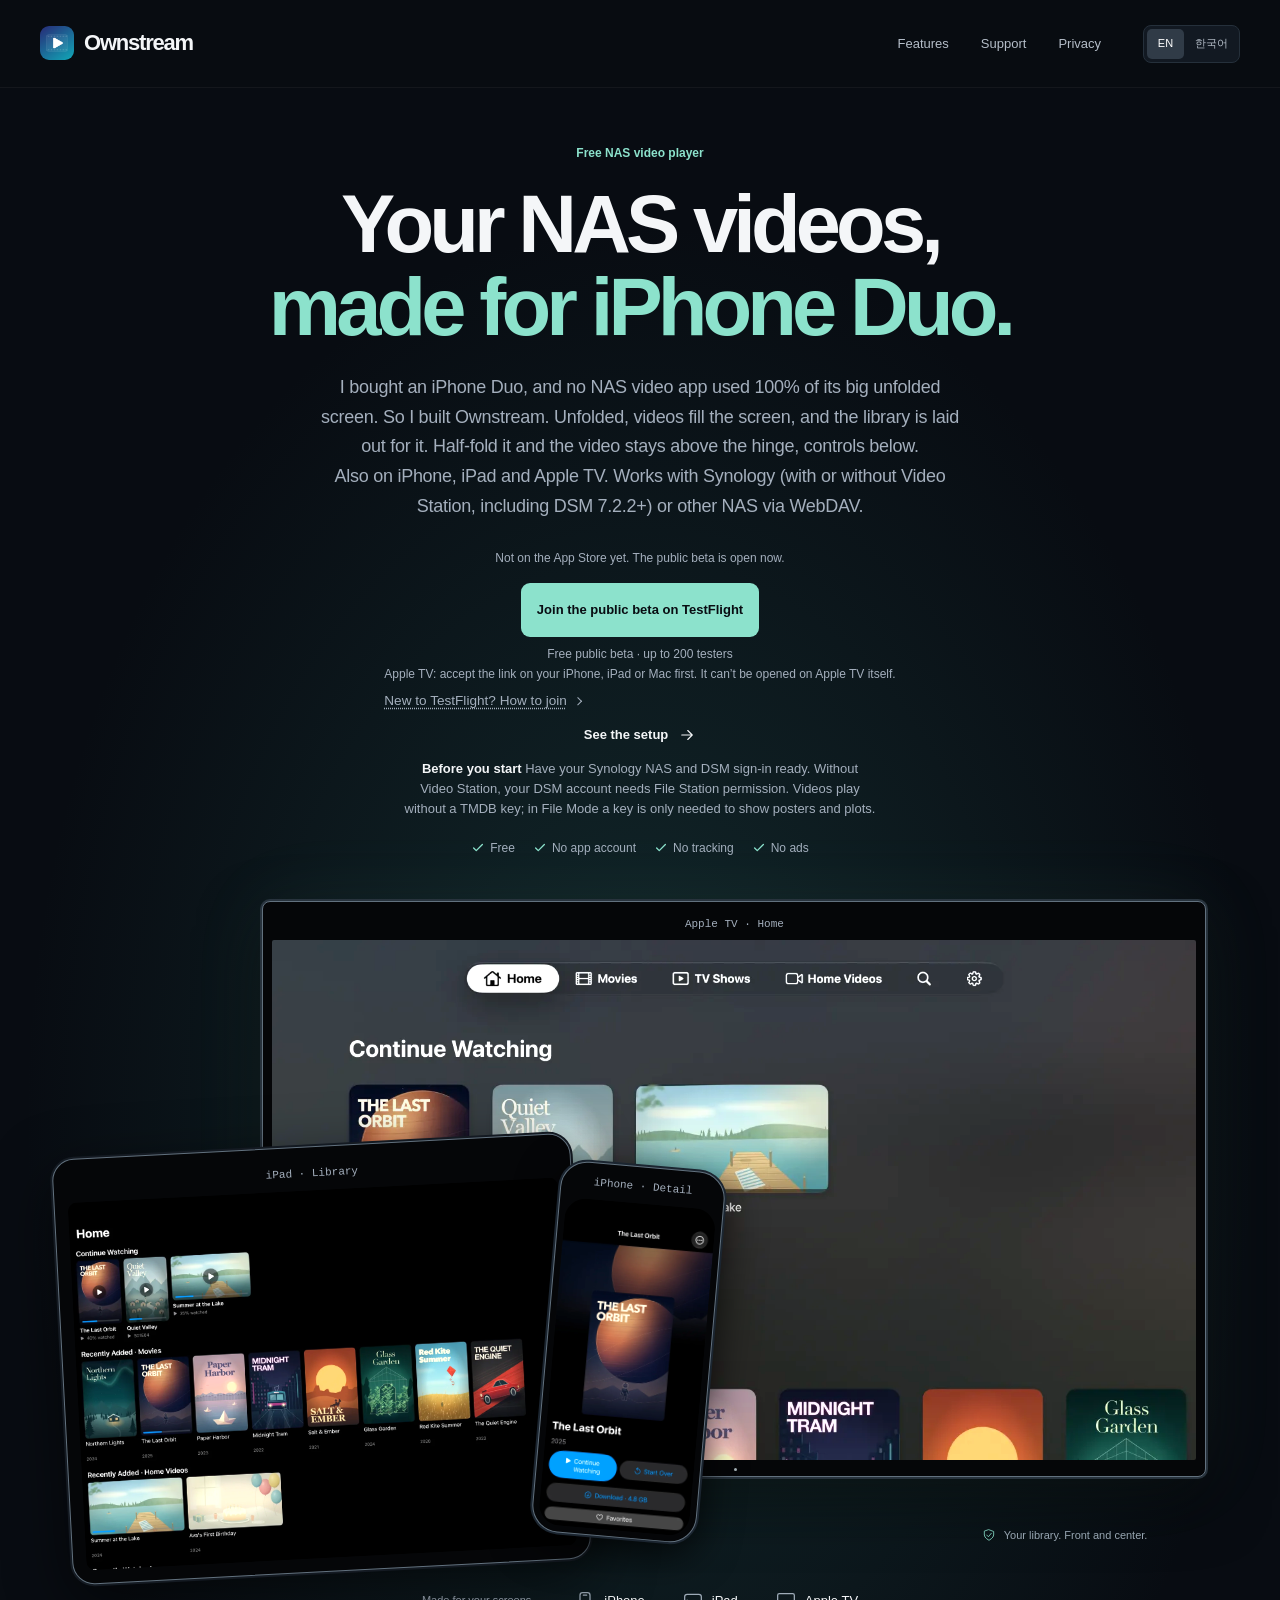
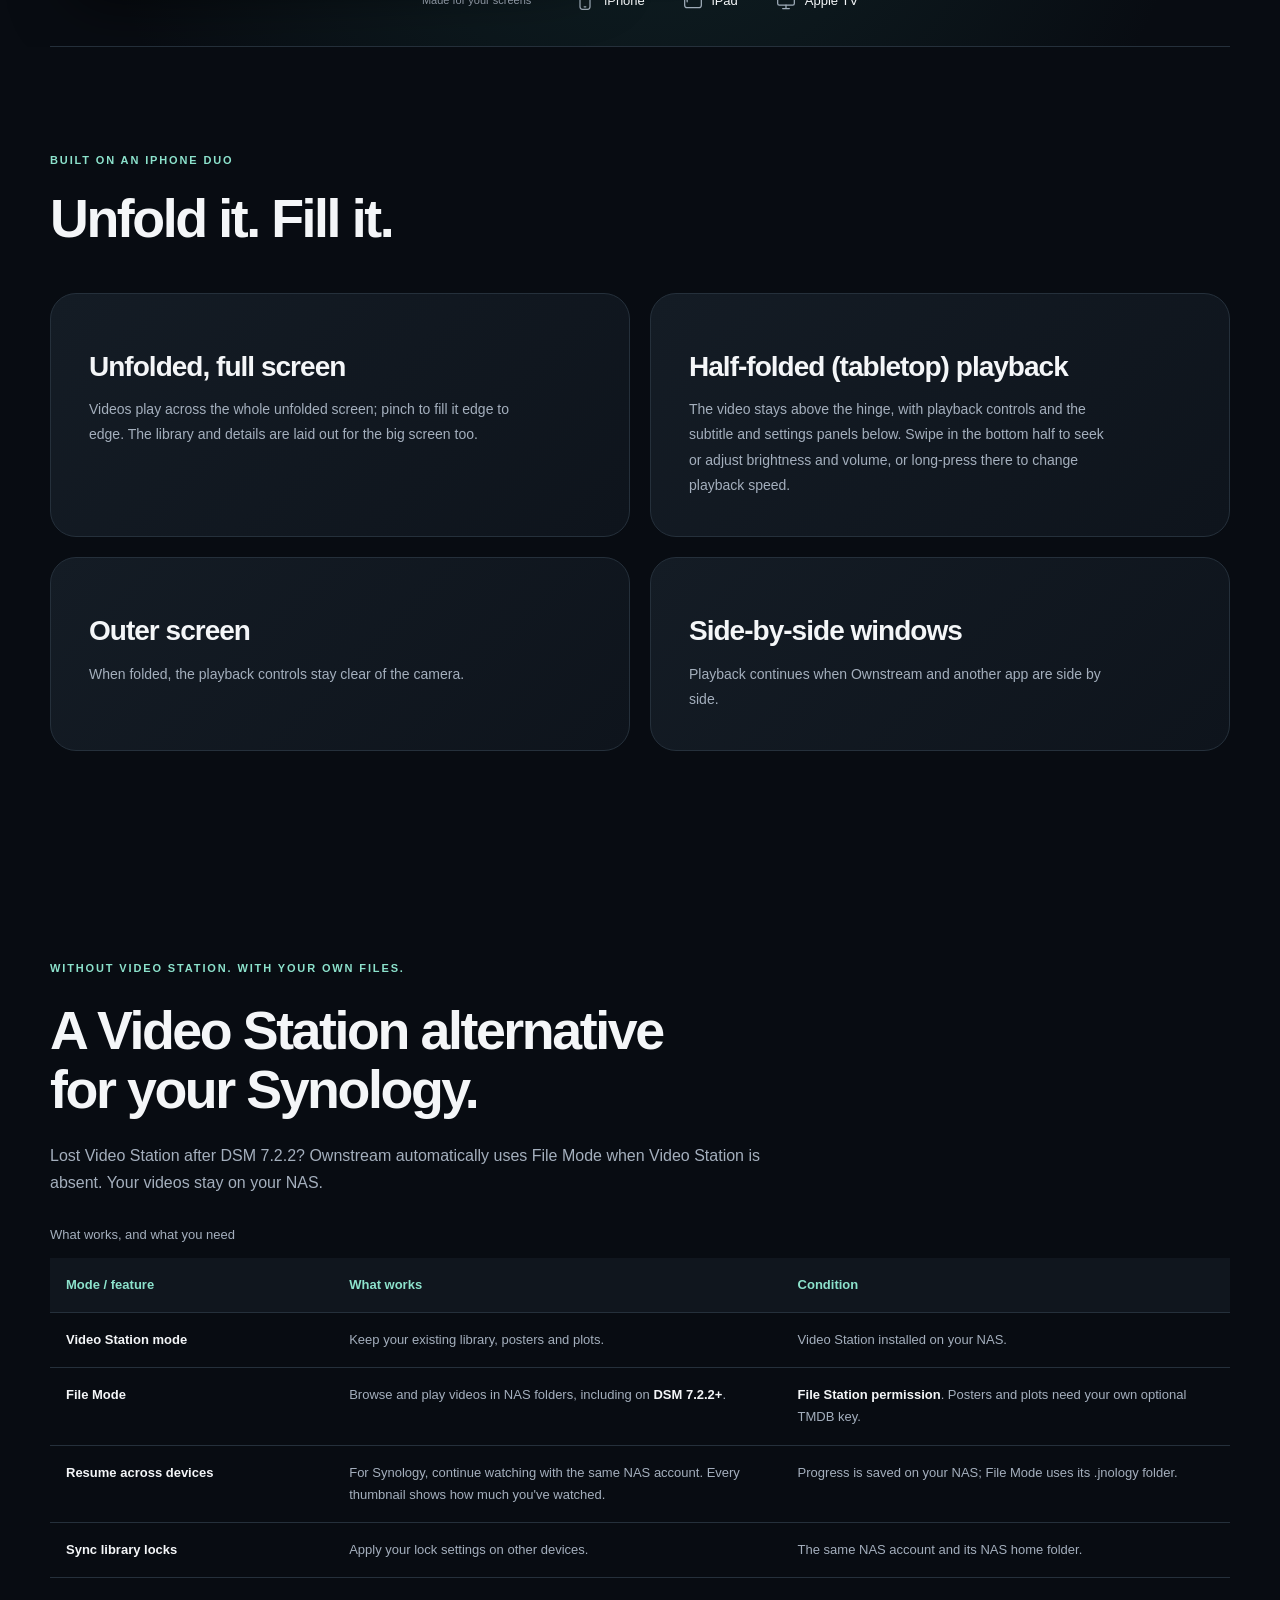
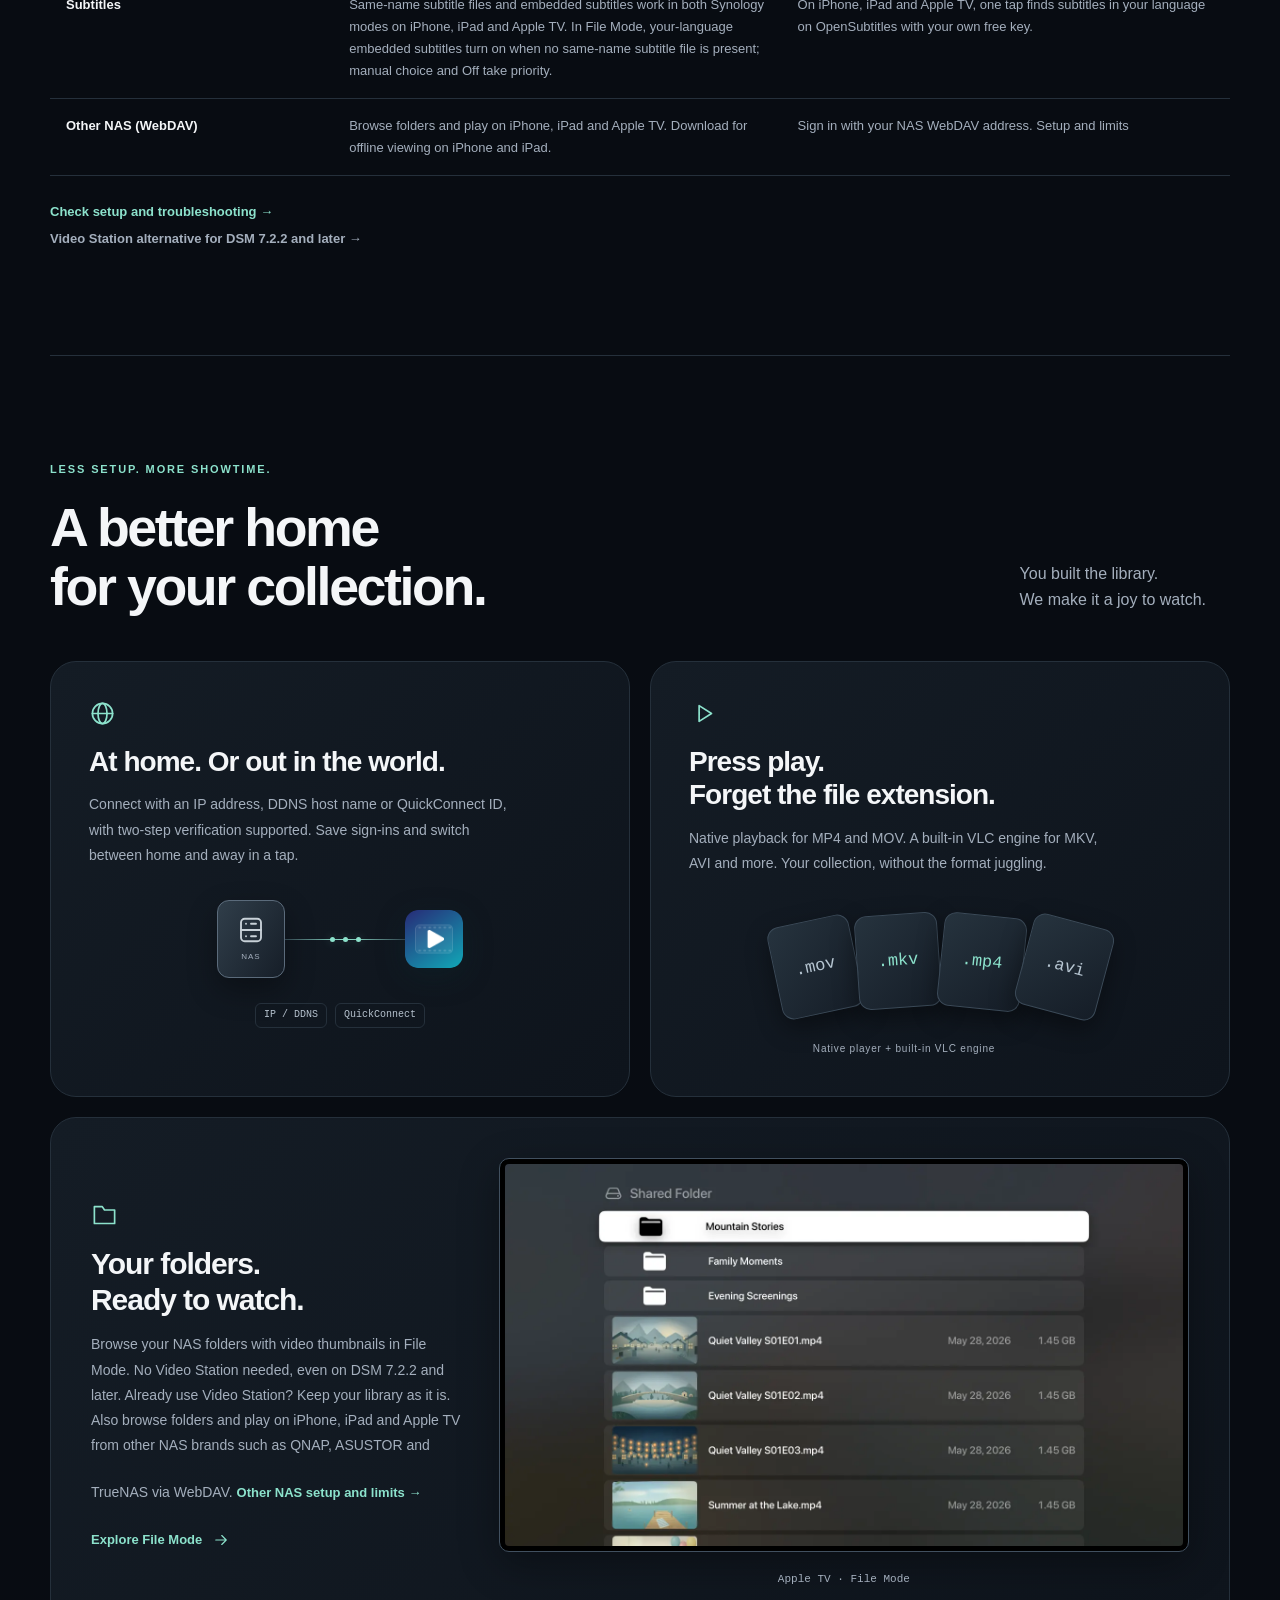
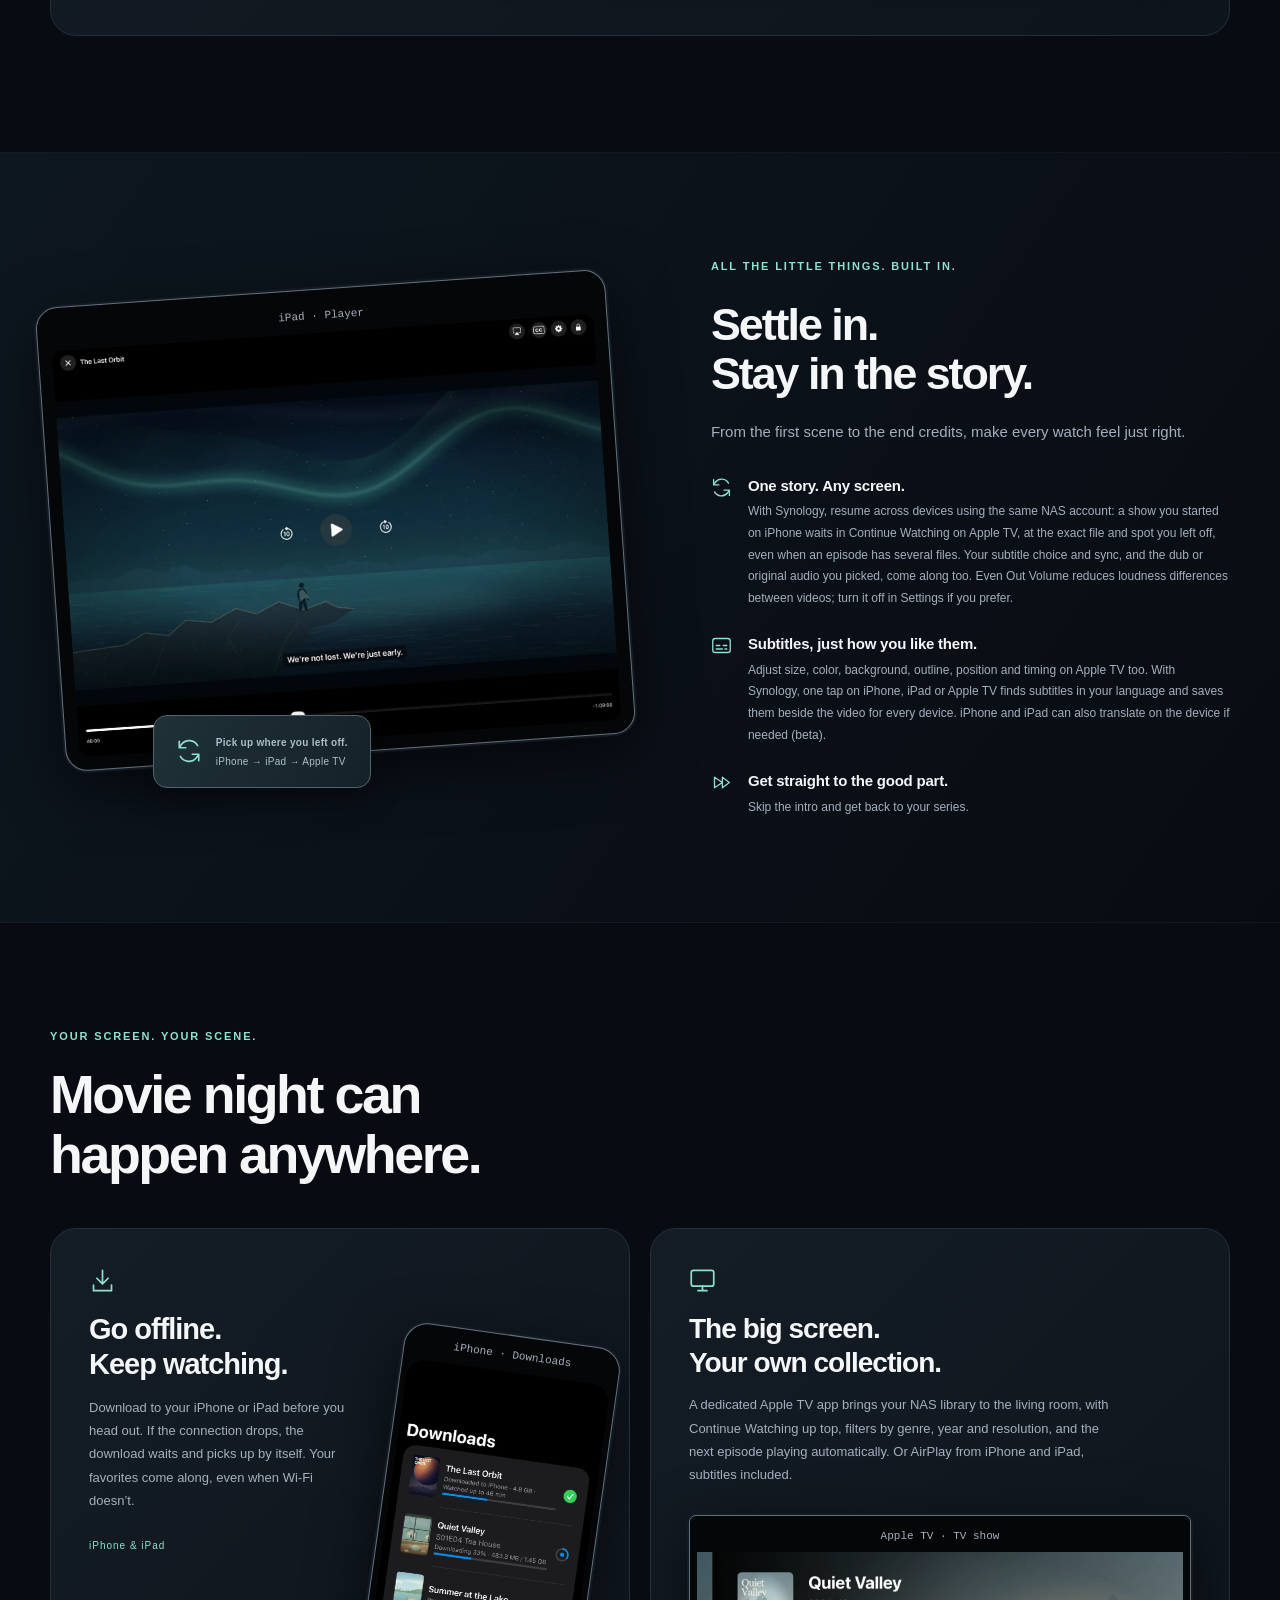
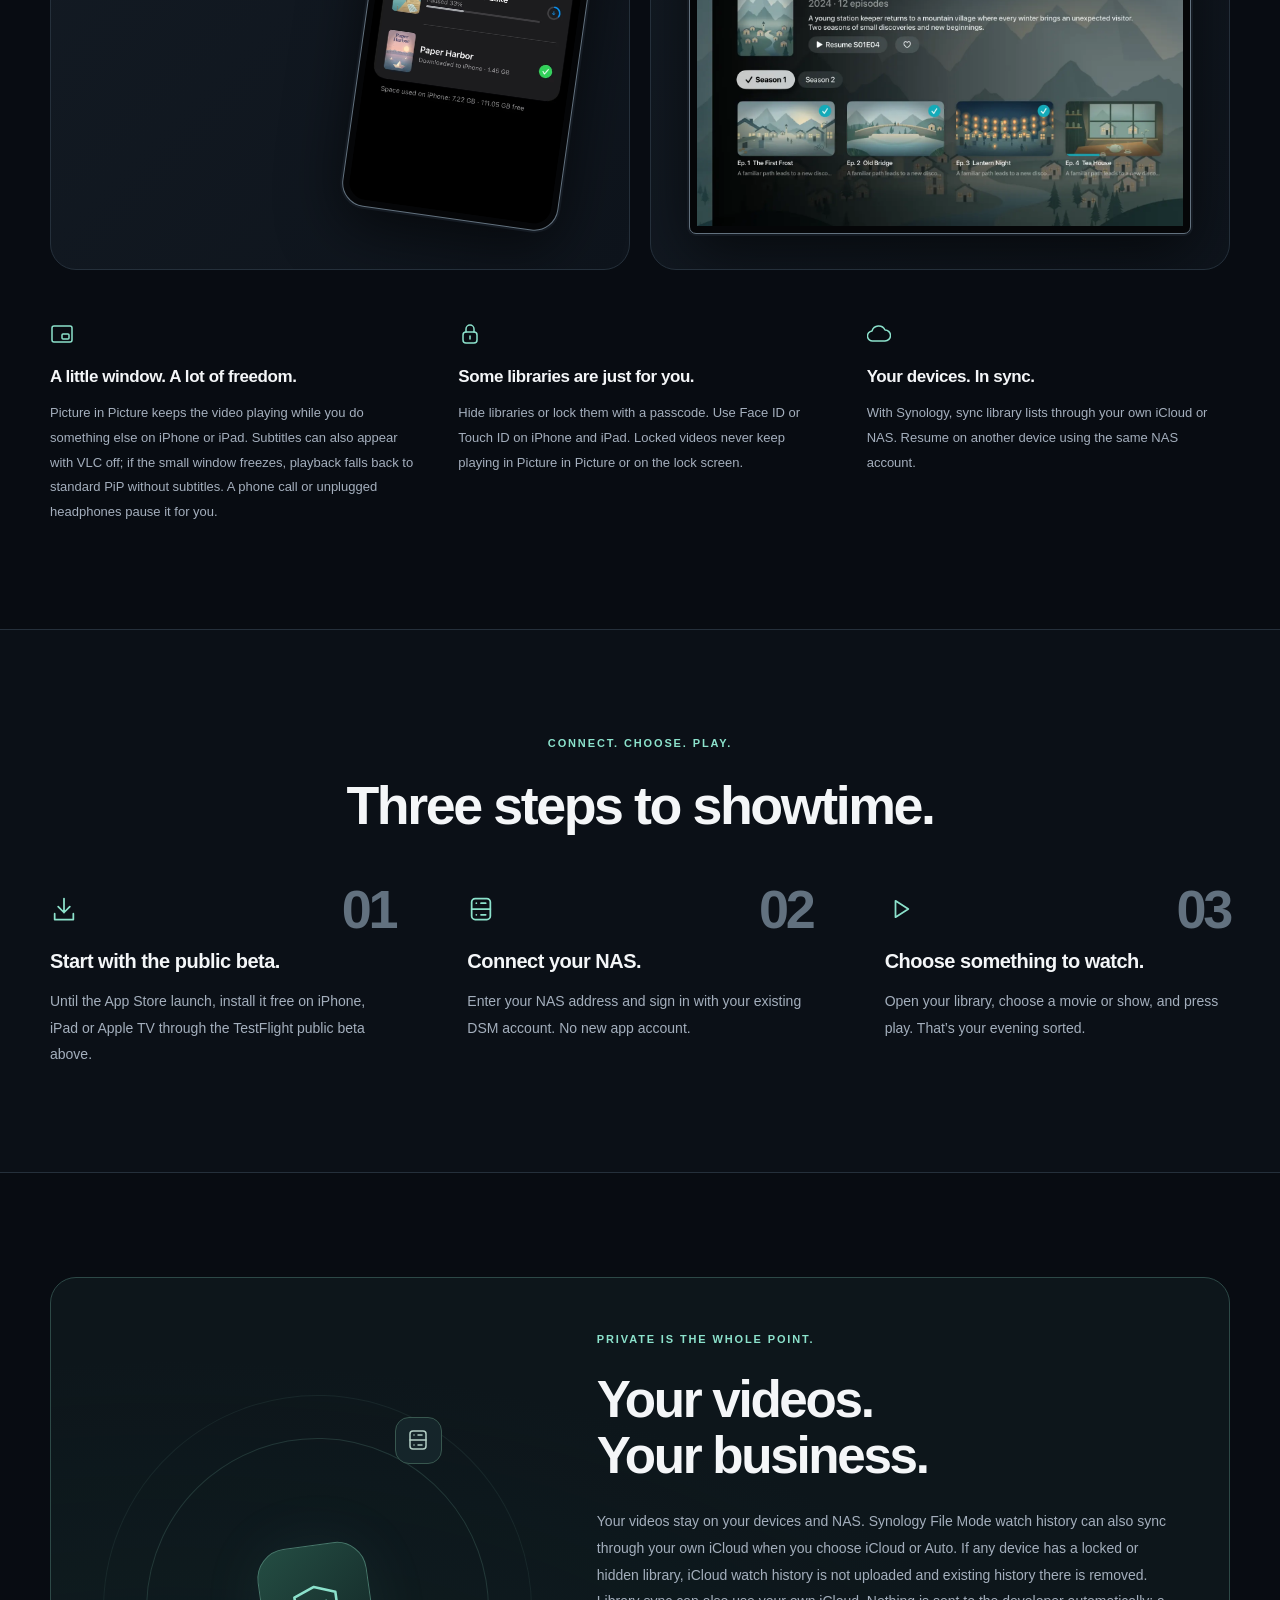
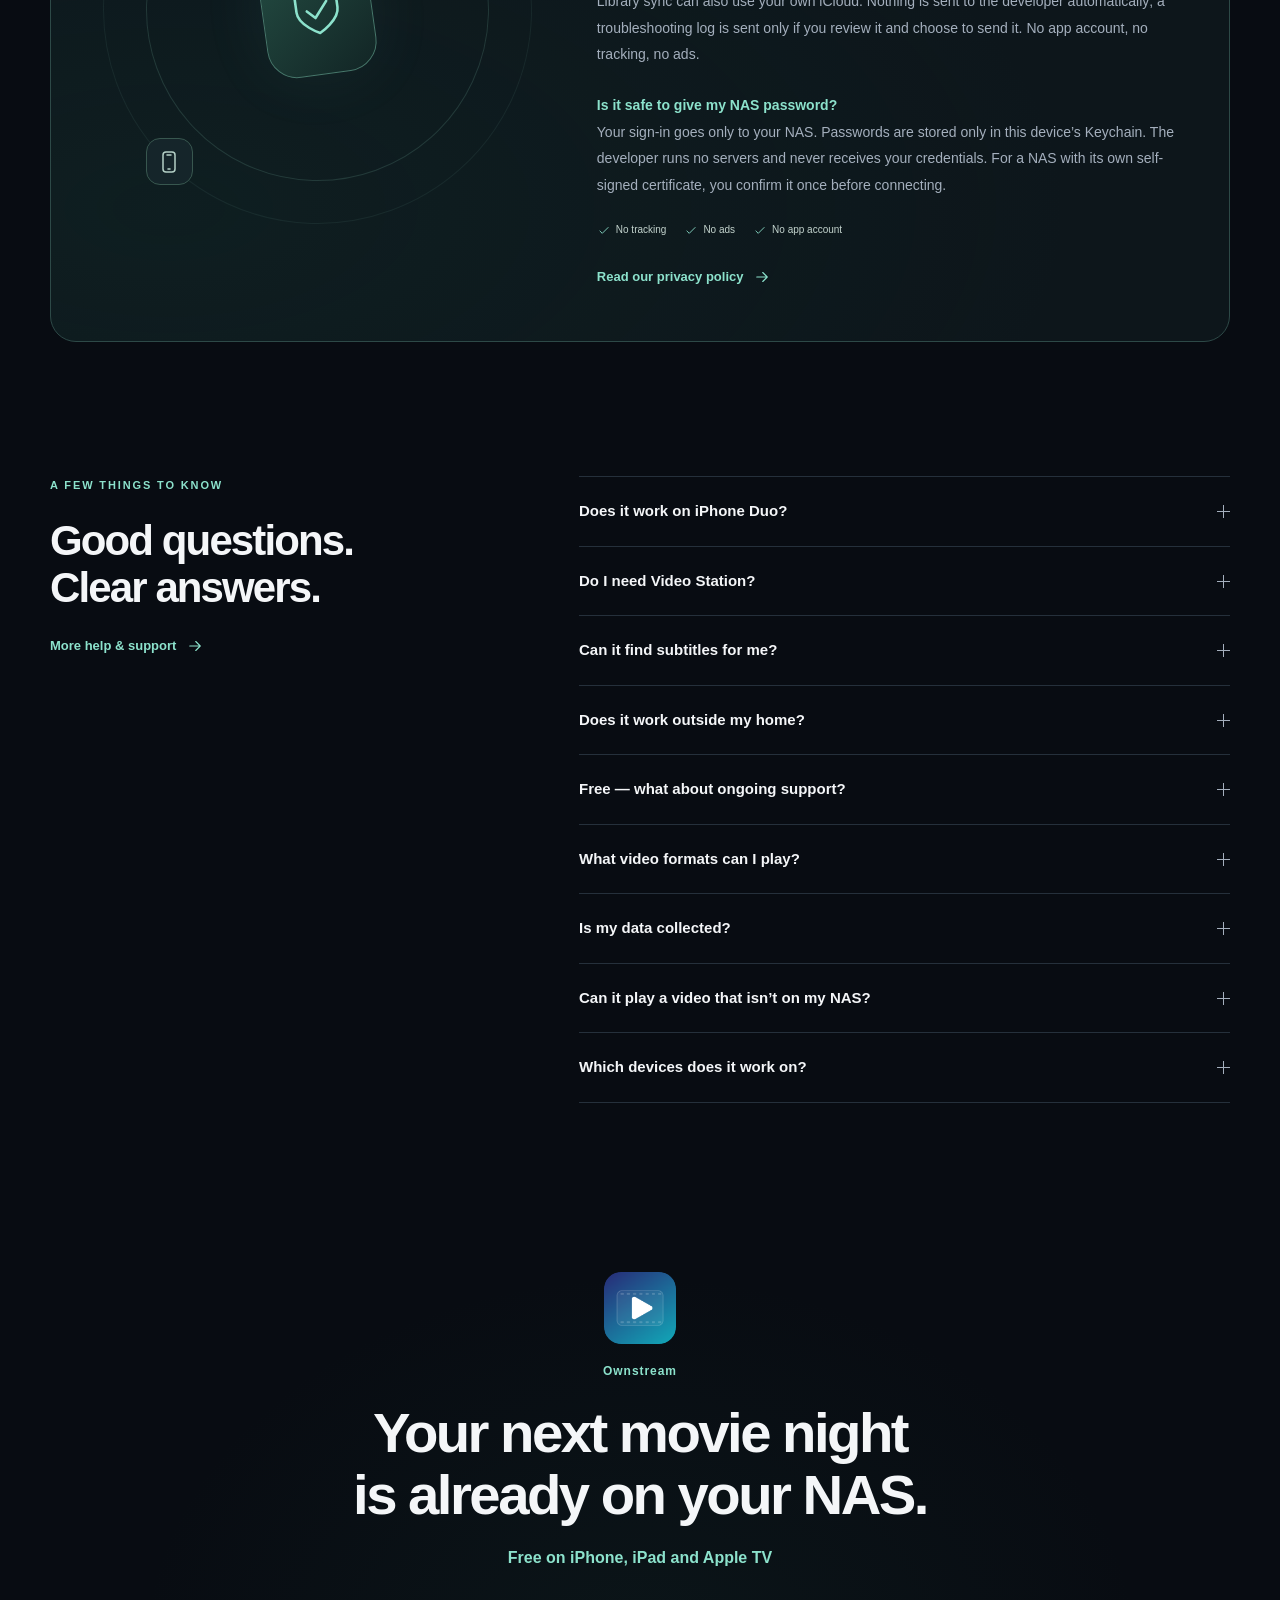
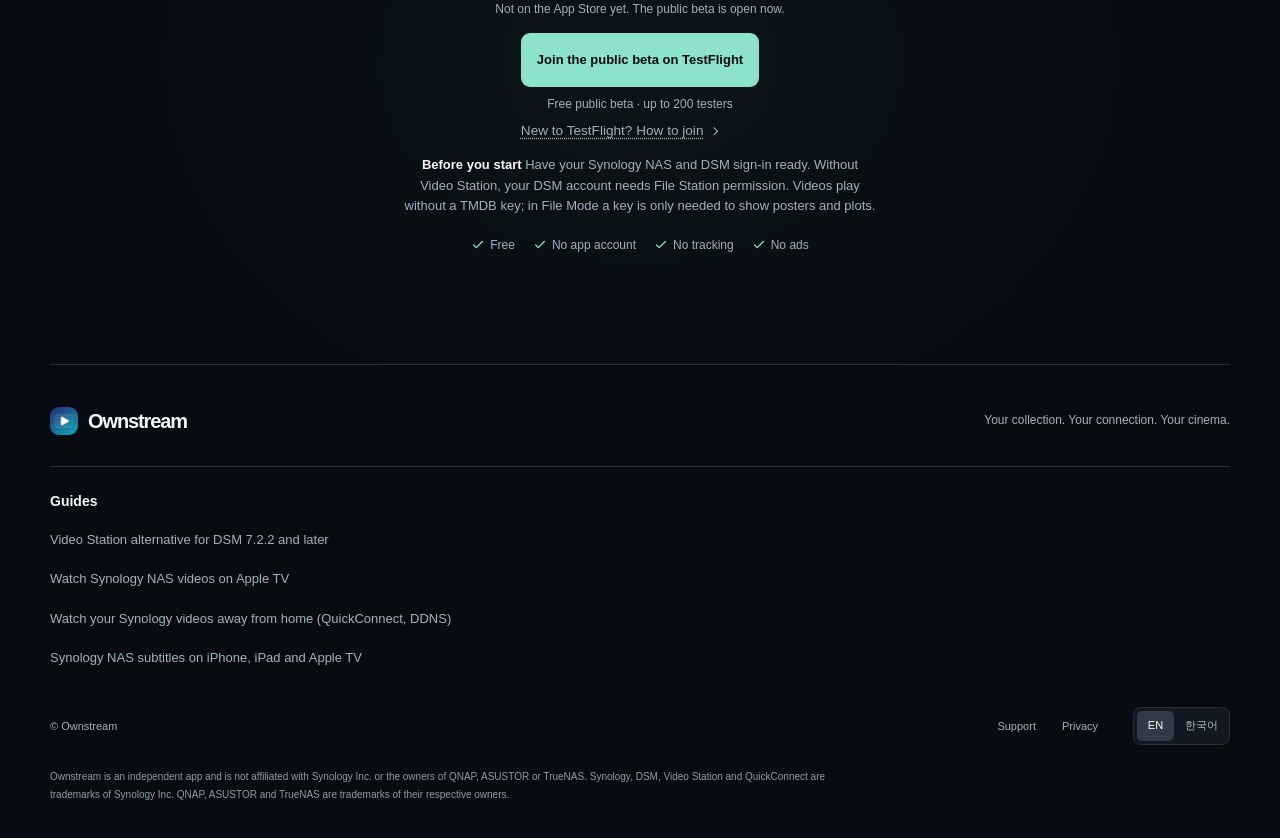
==== commit 6836825b: "Duo: lead with the full unfolded screen" ====
--- a/index.html
+++ b/index.html
@@ -1,11 +1,11 @@
 <!doctype html>
 <!-- Launch: change data-store from soon to live to enable both App Store badges. -->
 <!-- Campaign attribution: add the real App Store Connect provider token (pt) to both badge URLs when available; keep their distinct ct values. -->
-<html lang="en" data-store="soon" data-beta="on" data-title-en="Ownstream — NAS video player for iPhone Duo | Synology Video Station alternative" data-title-ko="Ownstream — iPhone Duo용 NAS 영상 플레이어 | Synology Video Station 대안" data-description-en="Play NAS videos on iPhone Duo with tabletop playback. Ownstream is a Synology Video Station alternative and works with other NAS via WebDAV." data-description-ko="iPhone Duo를 반쯤 접은 상태로 NAS 영상을 재생하세요. Ownstream은 Synology Video Station의 대안이며, 다른 NAS도 WebDAV로 연결할 수 있습니다.">
+<html lang="en" data-store="soon" data-beta="on" data-title-en="Ownstream — NAS video player for iPhone Duo | Synology Video Station alternative" data-title-ko="Ownstream — iPhone Duo용 NAS 영상 플레이어 | Synology Video Station 대안" data-description-en="Play NAS videos on the full unfolded screen of iPhone Duo. Ownstream is a Synology Video Station alternative and works with other NAS via WebDAV." data-description-ko="iPhone Duo의 펼친 큰 화면 전체로 NAS 영상을 재생하세요. Ownstream은 Synology Video Station의 대안이며, 다른 NAS도 WebDAV로 연결할 수 있습니다.">
 <head><meta charset="utf-8"><meta name="viewport" content="width=device-width, initial-scale=1"><title>Ownstream — NAS video player for iPhone Duo | Synology Video Station alternative</title>
-<meta name="description" content="Play NAS videos on iPhone Duo with tabletop playback. Ownstream is a Synology Video Station alternative and works with other NAS via WebDAV."><meta name="theme-color" content="#080c12"><meta name="color-scheme" content="dark">
-<link rel="canonical" href="https://ownstream.app/"><meta property="og:type" content="website"><meta property="og:site_name" content="Ownstream"><meta property="og:title" content="Ownstream — NAS video player for iPhone Duo | Synology Video Station alternative"><meta property="og:description" content="Play NAS videos on iPhone Duo with tabletop playback. Ownstream is a Synology Video Station alternative and works with other NAS via WebDAV."><meta property="og:url" content="https://ownstream.app/"><meta property="og:locale" content="en_US"><meta property="og:locale:alternate" content="ko_KR"><meta property="og:image" content="https://ownstream.app/assets/og.jpg"><meta property="og:image:width" content="1200"><meta property="og:image:height" content="630"><meta property="og:image:alt" content="Ownstream on iPhone, iPad and Apple TV">
-<meta name="twitter:card" content="summary_large_image"><meta name="twitter:title" content="Ownstream — NAS video player for iPhone Duo | Synology Video Station alternative"><meta name="twitter:description" content="Play NAS videos on iPhone Duo with tabletop playback. Ownstream is a Synology Video Station alternative and works with other NAS via WebDAV."><meta name="twitter:image" content="https://ownstream.app/assets/og.jpg"><meta name="twitter:image:alt" content="Ownstream on iPhone, iPad and Apple TV">
+<meta name="description" content="Play NAS videos on the full unfolded screen of iPhone Duo. Ownstream is a Synology Video Station alternative and works with other NAS via WebDAV."><meta name="theme-color" content="#080c12"><meta name="color-scheme" content="dark">
+<link rel="canonical" href="https://ownstream.app/"><meta property="og:type" content="website"><meta property="og:site_name" content="Ownstream"><meta property="og:title" content="Ownstream — NAS video player for iPhone Duo | Synology Video Station alternative"><meta property="og:description" content="Play NAS videos on the full unfolded screen of iPhone Duo. Ownstream is a Synology Video Station alternative and works with other NAS via WebDAV."><meta property="og:url" content="https://ownstream.app/"><meta property="og:locale" content="en_US"><meta property="og:locale:alternate" content="ko_KR"><meta property="og:image" content="https://ownstream.app/assets/og.jpg"><meta property="og:image:width" content="1200"><meta property="og:image:height" content="630"><meta property="og:image:alt" content="Ownstream on iPhone, iPad and Apple TV">
+<meta name="twitter:card" content="summary_large_image"><meta name="twitter:title" content="Ownstream — NAS video player for iPhone Duo | Synology Video Station alternative"><meta name="twitter:description" content="Play NAS videos on the full unfolded screen of iPhone Duo. Ownstream is a Synology Video Station alternative and works with other NAS via WebDAV."><meta name="twitter:image" content="https://ownstream.app/assets/og.jpg"><meta name="twitter:image:alt" content="Ownstream on iPhone, iPad and Apple TV">
 
 <meta name="apple-itunes-app" content="app-id=6830990953">
 <script type="application/ld+json">
@@ -23,7 +23,7 @@
   }
 }
 </script>
-<link rel="icon" type="image/png" sizes="32x32" href="assets/favicon.png"><link rel="apple-touch-icon" href="assets/apple-touch-icon.png"><link rel="stylesheet" href="style.css"><script src="lang.js"></script></head><body><a class="skip-link" href="#main"><span lang="en" data-i18n>Skip to content</span><span lang="ko" data-i18n>본문으로 건너뛰기</span></a><header class="site-header"><div class="header-inner"><a class="brand" href="./"><img src="assets/app-icon.png" alt="" width="34" height="34">Ownstream</a><nav aria-label="Main / 주요 메뉴"><a class="features-link" href="./#features"><span lang="en" data-i18n>Features</span><span lang="ko" data-i18n>주요 기능</span></a><a href="support.html" ><span lang="en" data-i18n>Support</span><span lang="ko" data-i18n>지원</span></a><a href="privacy.html" ><span lang="en" data-i18n>Privacy</span><span lang="ko" data-i18n>개인정보</span></a></nav><div class="lang-switch" role="group" aria-label="Language / 언어"><a href="?lang=en" lang="en" data-lang="en">EN</a><a href="?lang=ko" lang="ko" data-lang="ko">한국어</a></div></div></header><main id="main"><section class="hero wrap" aria-labelledby="hero-title"><div class="hero-copy"><p class="eyebrow product-identity"><span lang="en" data-i18n>Free NAS video player</span><span lang="ko" data-i18n>무료 NAS 영상 플레이어</span></p><h1 id="hero-title"><span lang="en" data-i18n>Your NAS videos,<br><em>made for iPhone Duo.</em></span><span lang="ko" data-i18n>내 NAS 영상,<br><em>iPhone Duo에 꼭 맞게.</em></span></h1><p class="hero-description"><span lang="en" data-i18n>When I got my iPhone Duo, the NAS video apps I tried didn't fit its folding screen, so I built Ownstream. Half-fold it and the video stays above the hinge, controls below.<br>Also on iPhone, iPad and Apple TV. Works with Synology (with or without Video Station, including DSM 7.2.2+) or other NAS via WebDAV.</span><span lang="ko" data-i18n>iPhone Duo를 사고 보니 쓰던 NAS 영상 앱들이 접히는 화면에 맞지 않아 Ownstream을 직접 만들었습니다. 반쯤 접으면 영상은 힌지 위에, 재생 컨트롤은 아래에 표시됩니다.<br>iPhone·iPad·Apple TV에서도 쓸 수 있습니다. Synology는 DSM 7.2.2 이상에서도 Video Station 유무와 관계없이 연결되며, 다른 NAS는 WebDAV로 연결할 수 있습니다.</span></p><div class="hero-actions download-actions"><span class="store-soon"><span lang="en" data-i18n>Not on the App Store yet. The public beta is open now.</span><span lang="ko" data-i18n>아직 App Store 출시 전입니다. 공개 베타는 지금 열려 있습니다.</span></span><a class="app-store store-live" href="https://apps.apple.com/app/id6830990953?pt=128747158&ct=site-hero" aria-label="Download Ownstream on the App Store" data-label-en="Download Ownstream on the App Store" data-label-ko="App Store에서 Ownstream 다운로드"><svg viewBox="0 0 24 29" aria-hidden="true"><path fill="currentColor" d="M19.6 15.4c0-3 2.5-4.5 2.6-4.6-1.4-2.1-3.7-2.4-4.5-2.4-1.9-.2-3.8 1.1-4.8 1.1s-2.6-1.1-4.2-1c-2.2 0-4.2 1.3-5.3 3.2-2.2 3.9-.6 9.6 1.6 12.8 1.1 1.5 2.3 3.2 4 3.1 1.6-.1 2.2-1 4.2-1s2.6 1 4.3 1c1.8 0 2.9-1.5 3.9-3 .9-1.2 1.5-2.6 1.8-3.5-.1 0-3.6-1.4-3.6-5.7ZM16.4 6.3c.9-1.1 1.6-2.7 1.4-4.3-1.3.1-2.9.9-3.9 2-1 1.1-1.8 2.7-1.5 4.2 1.5.1 3-.8 4-1.9Z"/></svg><span><small><span lang="en" data-i18n>Download on the</span><span lang="ko" data-i18n>지금 다운로드하세요</span></small><strong>App Store</strong></span></a><div class="beta-signup"><a class="beta-cta" href="https://testflight.apple.com/join/6dYgP9xa" data-beta-link rel="noopener"><span lang="en" data-i18n>Join the public beta on TestFlight</span><span lang="ko" data-i18n>TestFlight 공개 베타 참여하기</span></a><p class="beta-note"><span lang="en" data-i18n>Free public beta · up to 200 testers</span><span lang="ko" data-i18n>무료 공개 베타 · 최대 200명</span></p><p class="beta-note beta-tv-note"><span lang="en" data-i18n>Apple TV: accept the link on your iPhone, iPad or Mac first. It can’t be opened on Apple TV itself.</span><span lang="ko" data-i18n>Apple TV는 iPhone·iPad·Mac에서 링크를 먼저 수락하세요. Apple TV에서는 링크를 열 수 없습니다.</span></p><details class="beta-howto">
+<link rel="icon" type="image/png" sizes="32x32" href="assets/favicon.png"><link rel="apple-touch-icon" href="assets/apple-touch-icon.png"><link rel="stylesheet" href="style.css"><script src="lang.js"></script></head><body><a class="skip-link" href="#main"><span lang="en" data-i18n>Skip to content</span><span lang="ko" data-i18n>본문으로 건너뛰기</span></a><header class="site-header"><div class="header-inner"><a class="brand" href="./"><img src="assets/app-icon.png" alt="" width="34" height="34">Ownstream</a><nav aria-label="Main / 주요 메뉴"><a class="features-link" href="./#features"><span lang="en" data-i18n>Features</span><span lang="ko" data-i18n>주요 기능</span></a><a href="support.html" ><span lang="en" data-i18n>Support</span><span lang="ko" data-i18n>지원</span></a><a href="privacy.html" ><span lang="en" data-i18n>Privacy</span><span lang="ko" data-i18n>개인정보</span></a></nav><div class="lang-switch" role="group" aria-label="Language / 언어"><a href="?lang=en" lang="en" data-lang="en">EN</a><a href="?lang=ko" lang="ko" data-lang="ko">한국어</a></div></div></header><main id="main"><section class="hero wrap" aria-labelledby="hero-title"><div class="hero-copy"><p class="eyebrow product-identity"><span lang="en" data-i18n>Free NAS video player</span><span lang="ko" data-i18n>무료 NAS 영상 플레이어</span></p><h1 id="hero-title"><span lang="en" data-i18n>Your NAS videos,<br><em>made for iPhone Duo.</em></span><span lang="ko" data-i18n>내 NAS 영상,<br><em>iPhone Duo에 꼭 맞게.</em></span></h1><p class="hero-description"><span lang="en" data-i18n>I bought an iPhone Duo, and no NAS video app used 100% of its big unfolded screen. So I built Ownstream. Unfolded, videos fill the screen, and the library is laid out for it. Half-fold it and the video stays above the hinge, controls below.<br>Also on iPhone, iPad and Apple TV. Works with Synology (with or without Video Station, including DSM 7.2.2+) or other NAS via WebDAV.</span><span lang="ko" data-i18n>iPhone Duo를 샀는데, 펼친 큰 화면을 100% 쓰는 NAS 영상 앱이 없었습니다. 그래서 Ownstream을 직접 만들었습니다. 펼치면 영상이 화면을 가득 채우고, 라이브러리도 큰 화면에 맞춰 보입니다. 반쯤 접으면 영상은 힌지 위에, 재생 컨트롤은 아래에 표시됩니다.<br>iPhone·iPad·Apple TV에서도 쓸 수 있습니다. Synology는 DSM 7.2.2 이상에서도 Video Station 유무와 관계없이 연결되며, 다른 NAS는 WebDAV로 연결할 수 있습니다.</span></p><div class="hero-actions download-actions"><span class="store-soon"><span lang="en" data-i18n>Not on the App Store yet. The public beta is open now.</span><span lang="ko" data-i18n>아직 App Store 출시 전입니다. 공개 베타는 지금 열려 있습니다.</span></span><a class="app-store store-live" href="https://apps.apple.com/app/id6830990953?pt=128747158&ct=site-hero" aria-label="Download Ownstream on the App Store" data-label-en="Download Ownstream on the App Store" data-label-ko="App Store에서 Ownstream 다운로드"><svg viewBox="0 0 24 29" aria-hidden="true"><path fill="currentColor" d="M19.6 15.4c0-3 2.5-4.5 2.6-4.6-1.4-2.1-3.7-2.4-4.5-2.4-1.9-.2-3.8 1.1-4.8 1.1s-2.6-1.1-4.2-1c-2.2 0-4.2 1.3-5.3 3.2-2.2 3.9-.6 9.6 1.6 12.8 1.1 1.5 2.3 3.2 4 3.1 1.6-.1 2.2-1 4.2-1s2.6 1 4.3 1c1.8 0 2.9-1.5 3.9-3 .9-1.2 1.5-2.6 1.8-3.5-.1 0-3.6-1.4-3.6-5.7ZM16.4 6.3c.9-1.1 1.6-2.7 1.4-4.3-1.3.1-2.9.9-3.9 2-1 1.1-1.8 2.7-1.5 4.2 1.5.1 3-.8 4-1.9Z"/></svg><span><small><span lang="en" data-i18n>Download on the</span><span lang="ko" data-i18n>지금 다운로드하세요</span></small><strong>App Store</strong></span></a><div class="beta-signup"><a class="beta-cta" href="https://testflight.apple.com/join/6dYgP9xa" data-beta-link rel="noopener"><span lang="en" data-i18n>Join the public beta on TestFlight</span><span lang="ko" data-i18n>TestFlight 공개 베타 참여하기</span></a><p class="beta-note"><span lang="en" data-i18n>Free public beta · up to 200 testers</span><span lang="ko" data-i18n>무료 공개 베타 · 최대 200명</span></p><p class="beta-note beta-tv-note"><span lang="en" data-i18n>Apple TV: accept the link on your iPhone, iPad or Mac first. It can’t be opened on Apple TV itself.</span><span lang="ko" data-i18n>Apple TV는 iPhone·iPad·Mac에서 링크를 먼저 수락하세요. Apple TV에서는 링크를 열 수 없습니다.</span></p><details class="beta-howto">
   <summary><span lang="en" data-i18n>New to TestFlight? How to join</span><span lang="ko" data-i18n>TestFlight가 처음이라면? 참여 방법</span></summary>
   <p class="beta-howto-intro"><span lang="en" data-i18n>TestFlight is Apple’s free app for trying apps before release. No Ownstream account needed.</span><span lang="ko" data-i18n>TestFlight는 출시 전 앱을 미리 써 볼 수 있는 Apple의 무료 앱입니다. Ownstream 회원가입은 필요 없습니다.</span></p>
   <p class="beta-howto-device"><strong><span lang="en" data-i18n>iPhone · iPad</span><span lang="ko" data-i18n>iPhone · iPad</span></strong></p>
@@ -48,10 +48,14 @@
   <div class="section-heading">
     <div>
       <p class="eyebrow"><span lang="en" data-i18n>BUILT ON AN IPHONE DUO</span><span lang="ko" data-i18n>iPhone Duo에서 시작한 앱</span></p>
-      <h2 id="iphone-duo-title"><span lang="en" data-i18n>Fold it. Watch it.</span><span lang="ko" data-i18n>접어서, 그대로 보세요.</span></h2>
+      <h2 id="iphone-duo-title"><span lang="en" data-i18n>Unfold it. Fill it.</span><span lang="ko" data-i18n>펼치면, 화면 가득.</span></h2>
     </div>
   </div>
   <div class="feature-grid">
+    <article class="feature-card">
+      <h3><span lang="en" data-i18n>Unfolded, full screen</span><span lang="ko" data-i18n>펼친 큰 화면 그대로</span></h3>
+      <p><span lang="en" data-i18n>Videos play across the whole unfolded screen; pinch to fill it edge to edge. The library and details are laid out for the big screen too.</span><span lang="ko" data-i18n>펼친 화면 전체로 영상을 재생하고, 두 손가락으로 벌리면 화면을 꽉 채웁니다. 라이브러리와 상세 화면도 큰 화면에 맞춰 보입니다.</span></p>
+    </article>
     <article class="feature-card">
       <h3><span lang="en" data-i18n>Half-folded (tabletop) playback</span><span lang="ko" data-i18n>반쯤 접은 상태에서 재생</span></h3>
       <p><span lang="en" data-i18n>The video stays above the hinge, with playback controls and the subtitle and settings panels below. Swipe in the bottom half to seek or adjust brightness and volume, or long-press there to change playback speed.</span><span lang="ko" data-i18n>영상은 힌지 위에, 재생 컨트롤과 자막 및 설정 패널은 아래쪽에 표시됩니다. 아래쪽에서 쓸어 재생 위치, 밝기, 음량을 조절하거나 길게 눌러 재생 속도를 바꿀 수 있습니다.</span></p>
@@ -59,10 +63,6 @@
     <article class="feature-card">
       <h3><span lang="en" data-i18n>Outer screen</span><span lang="ko" data-i18n>바깥 화면</span></h3>
       <p><span lang="en" data-i18n>When folded, the playback controls stay clear of the camera.</span><span lang="ko" data-i18n>접었을 때 재생 컨트롤이 카메라 영역을 피해서 표시됩니다.</span></p>
-    </article>
-    <article class="feature-card">
-      <h3><span lang="en" data-i18n>Unfolded</span><span lang="ko" data-i18n>펼친 화면</span></h3>
-      <p><span lang="en" data-i18n>Ownstream uses the full width of the unfolded screen.</span><span lang="ko" data-i18n>펼치면 Ownstream이 화면 전체 너비를 사용합니다.</span></p>
     </article>
     <article class="feature-card">
       <h3><span lang="en" data-i18n>Side-by-side windows</span><span lang="ko" data-i18n>나란히 놓인 창</span></h3>
@@ -101,7 +101,7 @@
 <section class="section wrap faq-section"><div><p class="eyebrow"><span lang="en" data-i18n>A FEW THINGS TO KNOW</span><span lang="ko" data-i18n>궁금한 점이 있나요?</span></p><h2><span lang="en" data-i18n>Good questions.<br>Clear answers.</span><span lang="ko" data-i18n>시작하기 전에,<br>알아 두세요.</span></h2><a class="text-link" href="support.html"><span lang="en" data-i18n>More help &amp; support</span><span lang="ko" data-i18n>더 자세한 도움말</span><svg class="icon" viewBox="0 0 24 24" fill="none" stroke="currentColor" stroke-width="1.5" stroke-linecap="round" stroke-linejoin="round" aria-hidden="true"><path d="M5 12h14m-6-6 6 6-6 6"/></svg></a></div><div class="faq-list">
 <details>
   <summary><span lang="en" data-i18n>Does it work on iPhone Duo?</span><span lang="ko" data-i18n>iPhone Duo에서도 되나요?</span><span class="faq-plus" aria-hidden="true"></span></summary>
-  <p><span lang="en" data-i18n>Yes. When you half-fold iPhone Duo, the video stays above the hinge, with playback controls, the subtitle panel and the settings panel below. Swipe there to seek or adjust brightness and volume, or long-press to change playback speed. On the folded outer screen, the controls stay clear of the camera. The unfolded layout uses the full width. Playback continues with another app side by side.</span><span lang="ko" data-i18n>네. 반쯤 접으면 영상은 힌지 위에, 재생 컨트롤과 자막 및 설정 패널은 아래쪽에 표시됩니다. 힌지 아래에서 쓸어 재생 위치, 밝기, 음량을 조절하거나 길게 눌러 재생 속도를 바꿀 수 있습니다. 접었을 때 재생 컨트롤은 바깥 화면의 카메라 영역을 피하고, 펼치면 화면 전체 너비를 사용합니다. 다른 앱을 나란히 띄워도 재생이 이어집니다.</span></p>
+  <p><span lang="en" data-i18n>Yes. Unfolded, videos play across the whole big screen and you can pinch to fill it edge to edge; the library and details are laid out for the big screen. When you half-fold iPhone Duo, the video stays above the hinge, with playback controls, the subtitle panel and the settings panel below. Swipe there to seek or adjust brightness and volume, or long-press to change playback speed. On the folded outer screen, the controls stay clear of the camera. Playback continues with another app side by side.</span><span lang="ko" data-i18n>네. 펼치면 큰 화면 전체로 영상을 재생하고, 두 손가락으로 벌리면 화면을 꽉 채웁니다. 라이브러리와 상세 화면도 큰 화면에 맞춰 보입니다. 반쯤 접으면 영상은 힌지 위에, 재생 컨트롤과 자막 및 설정 패널은 아래쪽에 표시됩니다. 힌지 아래에서 쓸어 재생 위치, 밝기, 음량을 조절하거나 길게 눌러 재생 속도를 바꿀 수 있습니다. 접었을 때 재생 컨트롤은 바깥 화면의 카메라 영역을 피합니다. 다른 앱을 나란히 띄워도 재생이 이어집니다.</span></p>
 </details>
 <details><summary><span lang="en" data-i18n>Do I need Video Station?</span><span lang="ko" data-i18n>Video Station이 꼭 필요한가요?</span><span class="faq-plus" aria-hidden="true"></span></summary><p><span lang="en" data-i18n>No. Ownstream works with Video Station, or uses File Mode when it isn’t installed, including on DSM 7.2.2 and later. File Mode needs File Station permission. Posters and plots in File Mode require your own optional TMDB API key.</span><span lang="ko" data-i18n>아니요. Video Station이 있으면 그대로 쓰고, 없으면 파일 모드로 작동합니다. DSM 7.2.2 이상에서도 사용할 수 있으며, 파일 모드에는 File Station 권한이 필요합니다. 파일 모드에서 포스터와 줄거리를 보려면 본인의 TMDB API 키를 선택적으로 추가할 수 있습니다.</span></p></details><details><summary><span lang="en" data-i18n>Can it find subtitles for me?</span><span lang="ko" data-i18n>자막도 찾아 주나요?</span><span class="faq-plus" aria-hidden="true"></span></summary><p><span lang="en" data-i18n>With Synology on iPhone, iPad and Apple TV, one tap finds subtitles in your language on OpenSubtitles, matching the exact file first. It uses your own free API key in Settings › Subtitles. Subtitles already on your NAS, including ones Video Station downloaded, show up in the results too. A match is saved next to the video on your NAS when possible, so your other devices see it too. No subtitle in your language? On iPhone and iPad the app can translate on the device (beta, iOS 18 or later), or transcribe and translate the audio (beta; iOS 26 on iPhone 15 or later or an M-series iPad).</span><span lang="ko" data-i18n>Synology에서는 iPhone·iPad·Apple TV에서 한 번 누르면 OpenSubtitles에서 내 언어 자막을 찾아 줍니다. 같은 파일에 맞는 자막을 먼저 찾으며, 설정 › 자막에 본인의 무료 API 키가 필요합니다. Video Station이 받아 둔 자막처럼 NAS에 이미 있는 자막도 결과에 함께 나옵니다. 찾은 자막은 가능하면 NAS의 영상 옆에 저장되어 다른 기기에서도 보입니다. 내 언어 자막이 없으면 iPhone·iPad에서 기기 안 번역(베타, iOS 18 이상)이나 음성 받아쓰기 후 번역(베타, iOS 26·iPhone 15 이상·M 칩 iPad)을 할 수 있습니다.</span></p></details><details><summary><span lang="en" data-i18n>Does it work outside my home?</span><span lang="ko" data-i18n>집 밖에서도 볼 수 있나요?</span><span class="faq-plus" aria-hidden="true"></span></summary><p><span lang="en" data-i18n>Yes. Connect using a DDNS address or QuickConnect ID with remote access configured on your NAS. Your local IP address works on your home network. Playback quality depends on your connection; QuickConnect relays can be slower. Connecting takes only seconds, and Home shows your last screen right away.</span><span lang="ko" data-i18n>네. NAS의 외부 접속을 설정한 뒤 DDNS 주소나 QuickConnect ID로 연결하세요. 내부 IP 주소는 집 안 네트워크에서 사용할 수 있습니다. 재생 품질은 연결 속도에 따라 달라지며, QuickConnect 중계 연결은 느릴 수 있습니다. 연결은 몇 초면 되고, 홈은 지난번 화면이 바로 보입니다.</span></p></details><details><summary><span lang="en" data-i18n>Free — what about ongoing support?</span><span lang="ko" data-i18n>무료인데, 지원은 어떻게 받나요?</span><span class="faq-plus" aria-hidden="true"></span></summary><p><span lang="en" data-i18n>Ownstream is free and made by one independent developer. You bring your own Synology NAS and videos. For questions or bugs, use the contact on our support page; replies may take a few days.</span><span lang="ko" data-i18n>Ownstream은 개인 개발자 한 명이 만드는 무료 앱입니다. 본인의 Synology NAS와 영상이 필요합니다. 문의나 버그 제보는 지원 페이지의 연락처로 보내 주세요. 답장이 며칠 걸릴 수 있습니다.</span> <a class="text-link" href="support.html"><span lang="en" data-i18n>Get support →</span><span lang="ko" data-i18n>지원 안내 →</span></a></p></details><details><summary><span lang="en" data-i18n>What video formats can I play?</span><span lang="ko" data-i18n>어떤 영상 형식을 지원하나요?</span><span class="faq-plus" aria-hidden="true"></span></summary><p><span lang="en" data-i18n>MP4 and MOV use the native player when supported. MKV, AVI and more play through the built-in VLC engine. Your NAS may also convert video when available; playback depends on the codecs in the file and your device.</span><span lang="ko" data-i18n>지원되는 MP4·MOV는 기본 플레이어로, MKV·AVI 등은 내장 VLC 엔진으로 재생합니다. 가능한 경우 NAS에서 영상을 변환할 수도 있습니다. 실제 재생 가능 여부는 파일의 코덱과 기기에 따라 달라집니다.</span></p></details><details><summary><span lang="en" data-i18n>Is my data collected?</span><span lang="ko" data-i18n>내 정보를 수집하나요?</span><span class="faq-plus" aria-hidden="true"></span></summary><p><span lang="en" data-i18n>Ownstream collects no personal data and includes no ads, analytics or tracking tools. Data stays on your devices, NAS and, for optional sync, your own iCloud. Optional services such as QuickConnect, TMDB and OpenSubtitles have their own privacy policies.</span><span lang="ko" data-i18n>Ownstream은 개인정보를 수집하지 않으며 광고·분석·추적 도구를 사용하지 않습니다. 데이터는 내 기기와 NAS, 선택적 동기화를 위한 본인의 iCloud에 보관됩니다. QuickConnect·TMDB·OpenSubtitles 같은 선택 서비스에는 각 서비스의 개인정보 처리방침이 적용됩니다.</span></p></details><details><summary><span lang="en" data-i18n>Can it play a video that isn’t on my NAS?</span><span lang="ko" data-i18n>NAS에 없는 영상도 재생되나요?</span><span class="faq-plus" aria-hidden="true"></span></summary><p><span lang="en" data-i18n>Yes, as an extra. On iPhone and iPad, choose Ownstream for a video in the Files app or a share sheet, or tap Open from Files. Videos on the device or in iCloud Drive play, MKV and AVI included, and their resume position stays on that device. Synology connections provide libraries and cross-device sync; the Apple TV app also supports WebDAV folder playback.</span><span lang="ko" data-i18n>네, 덤으로 됩니다. iPhone·iPad의 파일 앱이나 공유 메뉴에서 Ownstream을 고르거나 ‘파일에서 열기’를 누르면, 이 기기나 iCloud Drive의 영상을 MKV·AVI까지 재생합니다. 이 영상의 이어보기는 그 기기에만 저장됩니다. Synology 연결에서는 라이브러리와 기기 간 동기화를 지원하며, Apple TV 앱은 WebDAV 폴더 재생도 지원합니다.</span></p></details><details><summary><span lang="en" data-i18n>Which devices does it work on?</span><span lang="ko" data-i18n>어떤 기기에서 사용할 수 있나요?</span><span class="faq-plus" aria-hidden="true"></span></summary><p><span lang="en" data-i18n>Ownstream is built for iPhone, iPad and Apple TV. Offline downloads, Picture in Picture and AirPlay are available on iPhone and iPad.</span><span lang="ko" data-i18n>iPhone, iPad, Apple TV용 앱입니다. 오프라인 저장, 작은 화면(PiP), AirPlay는 iPhone·iPad에서 지원합니다.</span></p></details></div></section><section class="final-cta wrap"><img src="assets/app-icon.png" alt="" width="72" height="72" loading="lazy"><p class="eyebrow">Ownstream</p><h2><span lang="en" data-i18n>Your next movie night<br>is already on your NAS.</span><span lang="ko" data-i18n>오늘 밤 볼 영화,<br>이미 내 NAS에 있으니까.</span></h2><p class="free-note"><span lang="en" data-i18n>Free on iPhone, iPad and Apple TV</span><span lang="ko" data-i18n>iPhone·iPad·Apple TV에서 무료</span></p><div class="download-actions"><span class="store-soon"><span lang="en" data-i18n>Not on the App Store yet. The public beta is open now.</span><span lang="ko" data-i18n>아직 App Store 출시 전입니다. 공개 베타는 지금 열려 있습니다.</span></span><a class="app-store store-live" href="https://apps.apple.com/app/id6830990953?pt=128747158&ct=site-footer" aria-label="Download Ownstream on the App Store" data-label-en="Download Ownstream on the App Store" data-label-ko="App Store에서 Ownstream 다운로드"><svg viewBox="0 0 24 29" aria-hidden="true"><path fill="currentColor" d="M19.6 15.4c0-3 2.5-4.5 2.6-4.6-1.4-2.1-3.7-2.4-4.5-2.4-1.9-.2-3.8 1.1-4.8 1.1s-2.6-1.1-4.2-1c-2.2 0-4.2 1.3-5.3 3.2-2.2 3.9-.6 9.6 1.6 12.8 1.1 1.5 2.3 3.2 4 3.1 1.6-.1 2.2-1 4.2-1s2.6 1 4.3 1c1.8 0 2.9-1.5 3.9-3 .9-1.2 1.5-2.6 1.8-3.5-.1 0-3.6-1.4-3.6-5.7ZM16.4 6.3c.9-1.1 1.6-2.7 1.4-4.3-1.3.1-2.9.9-3.9 2-1 1.1-1.8 2.7-1.5 4.2 1.5.1 3-.8 4-1.9Z"/></svg><span><small><span lang="en" data-i18n>Download on the</span><span lang="ko" data-i18n>지금 다운로드하세요</span></small><strong>App Store</strong></span></a><div class="beta-signup"><a class="beta-cta" href="https://testflight.apple.com/join/6dYgP9xa" data-beta-link rel="noopener"><span lang="en" data-i18n>Join the public beta on TestFlight</span><span lang="ko" data-i18n>TestFlight 공개 베타 참여하기</span></a><p class="beta-note"><span lang="en" data-i18n>Free public beta · up to 200 testers</span><span lang="ko" data-i18n>무료 공개 베타 · 최대 200명</span></p><details class="beta-howto">
   <summary><span lang="en" data-i18n>New to TestFlight? How to join</span><span lang="ko" data-i18n>TestFlight가 처음이라면? 참여 방법</span></summary>
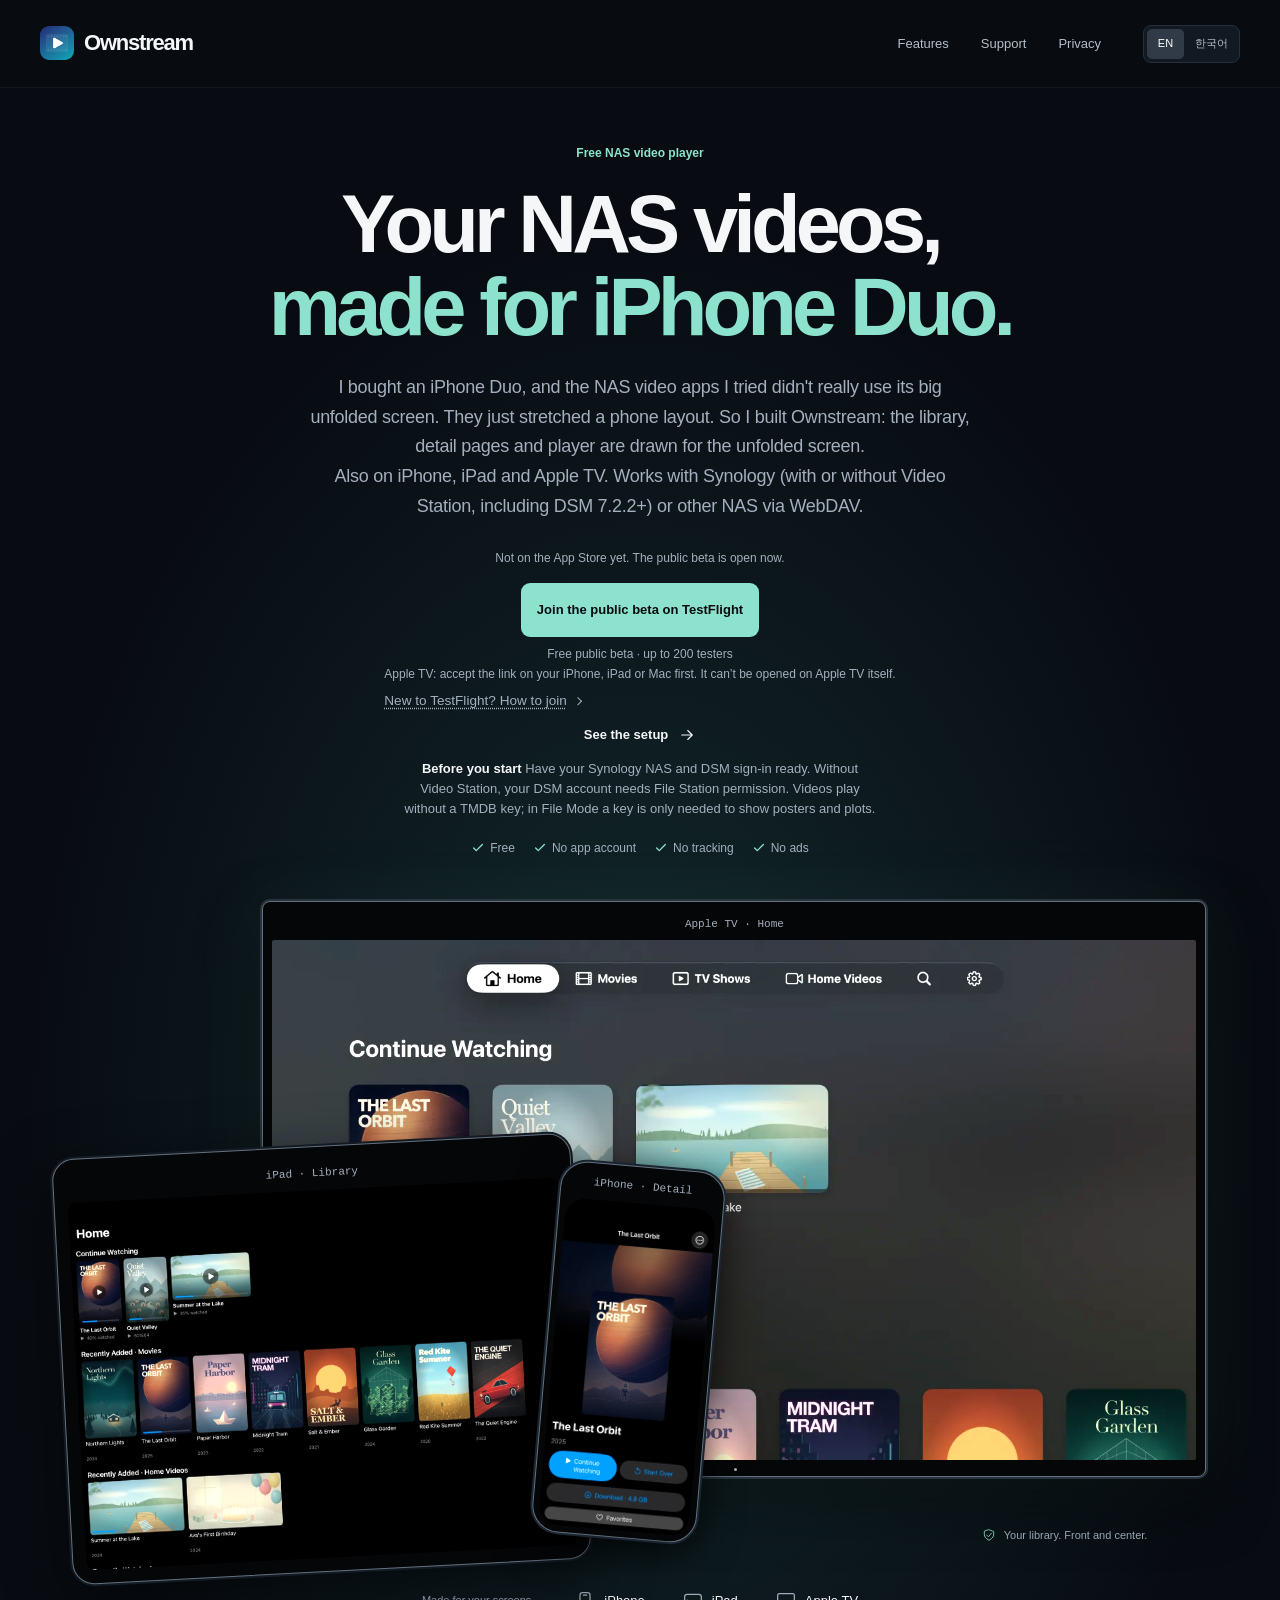
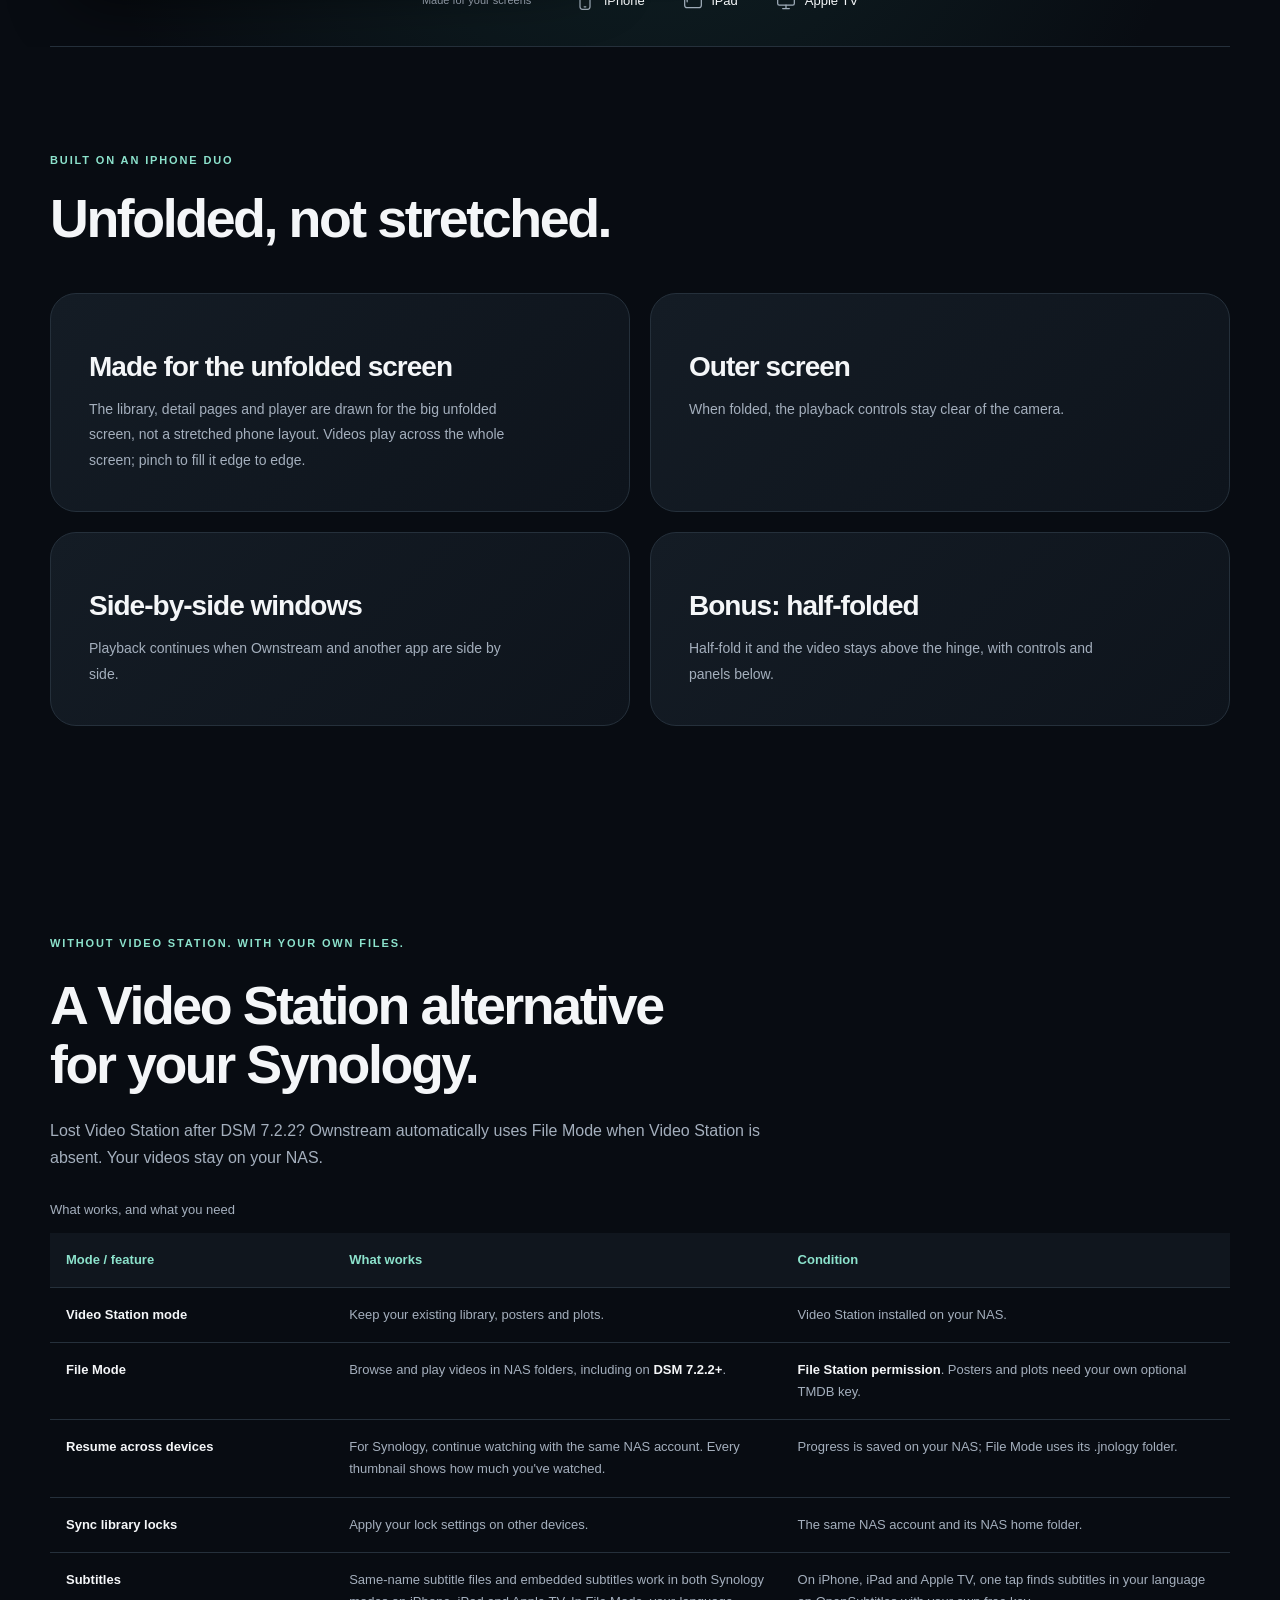
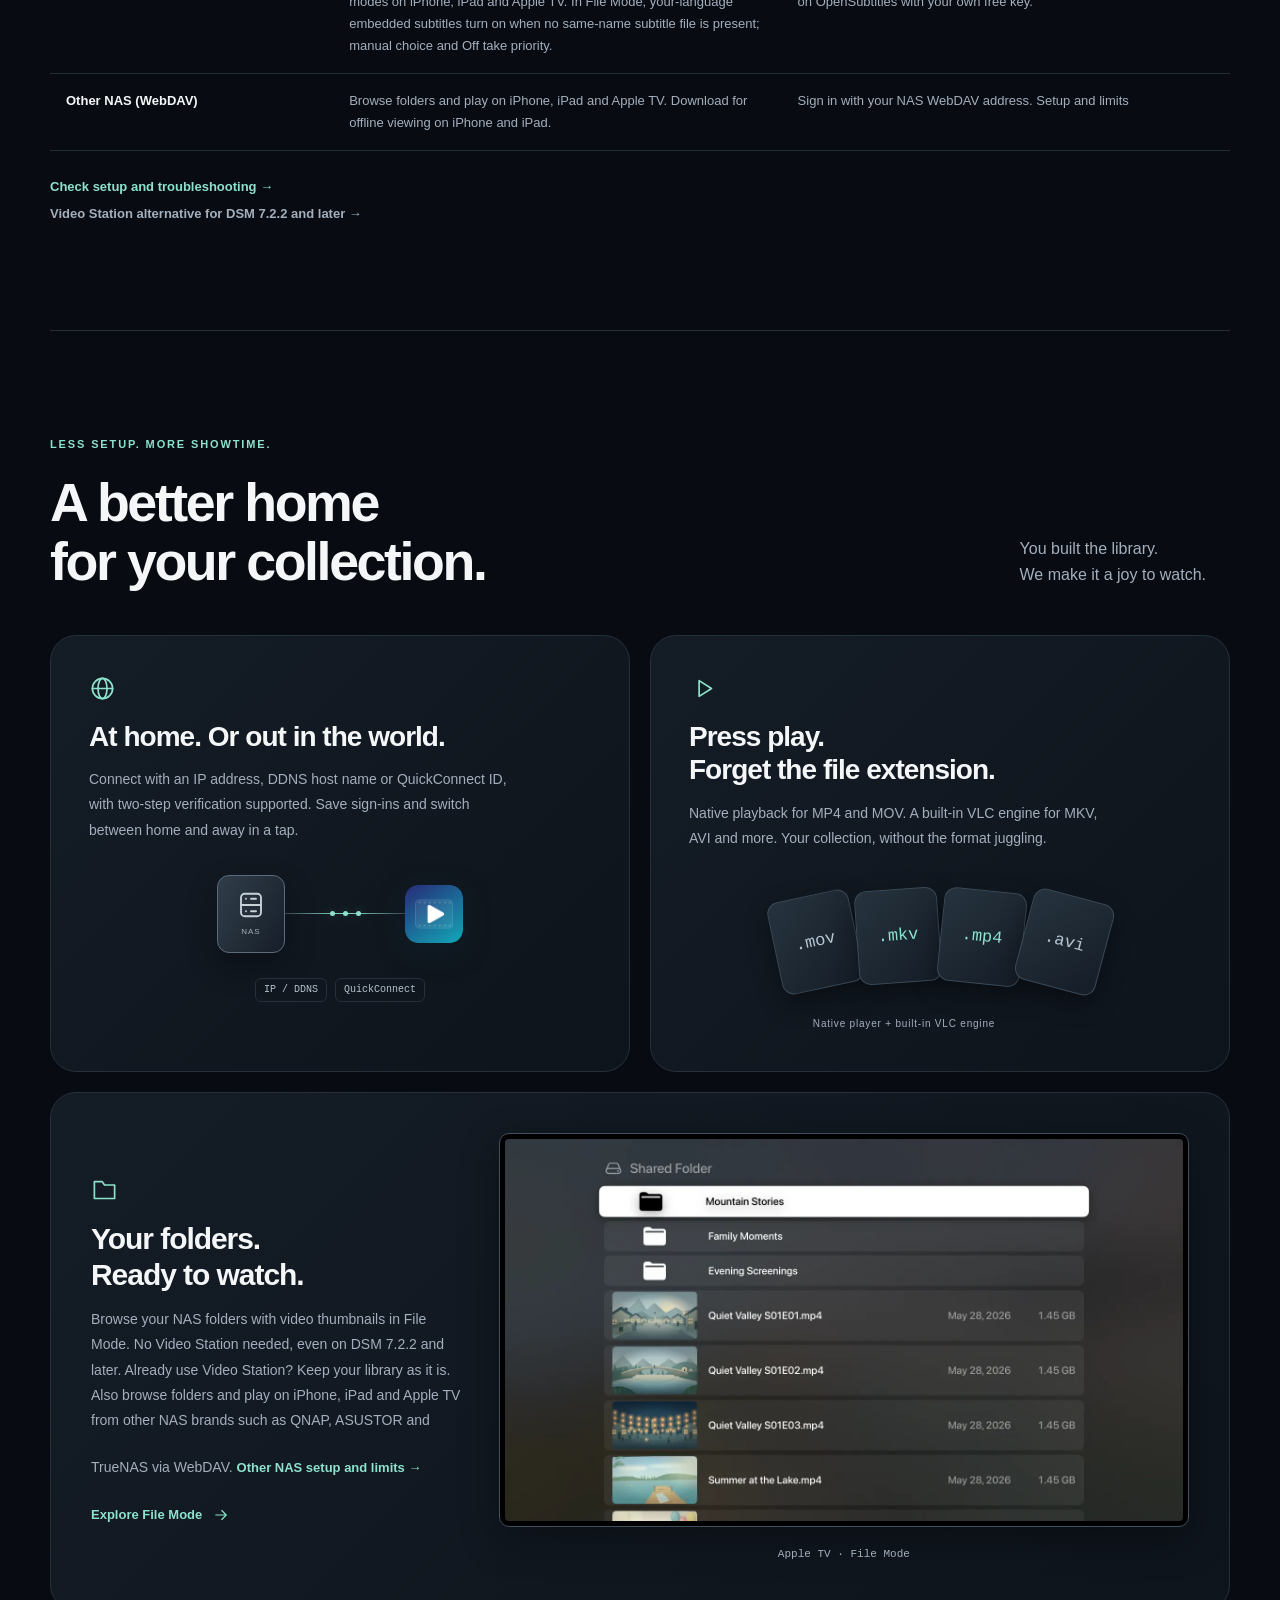
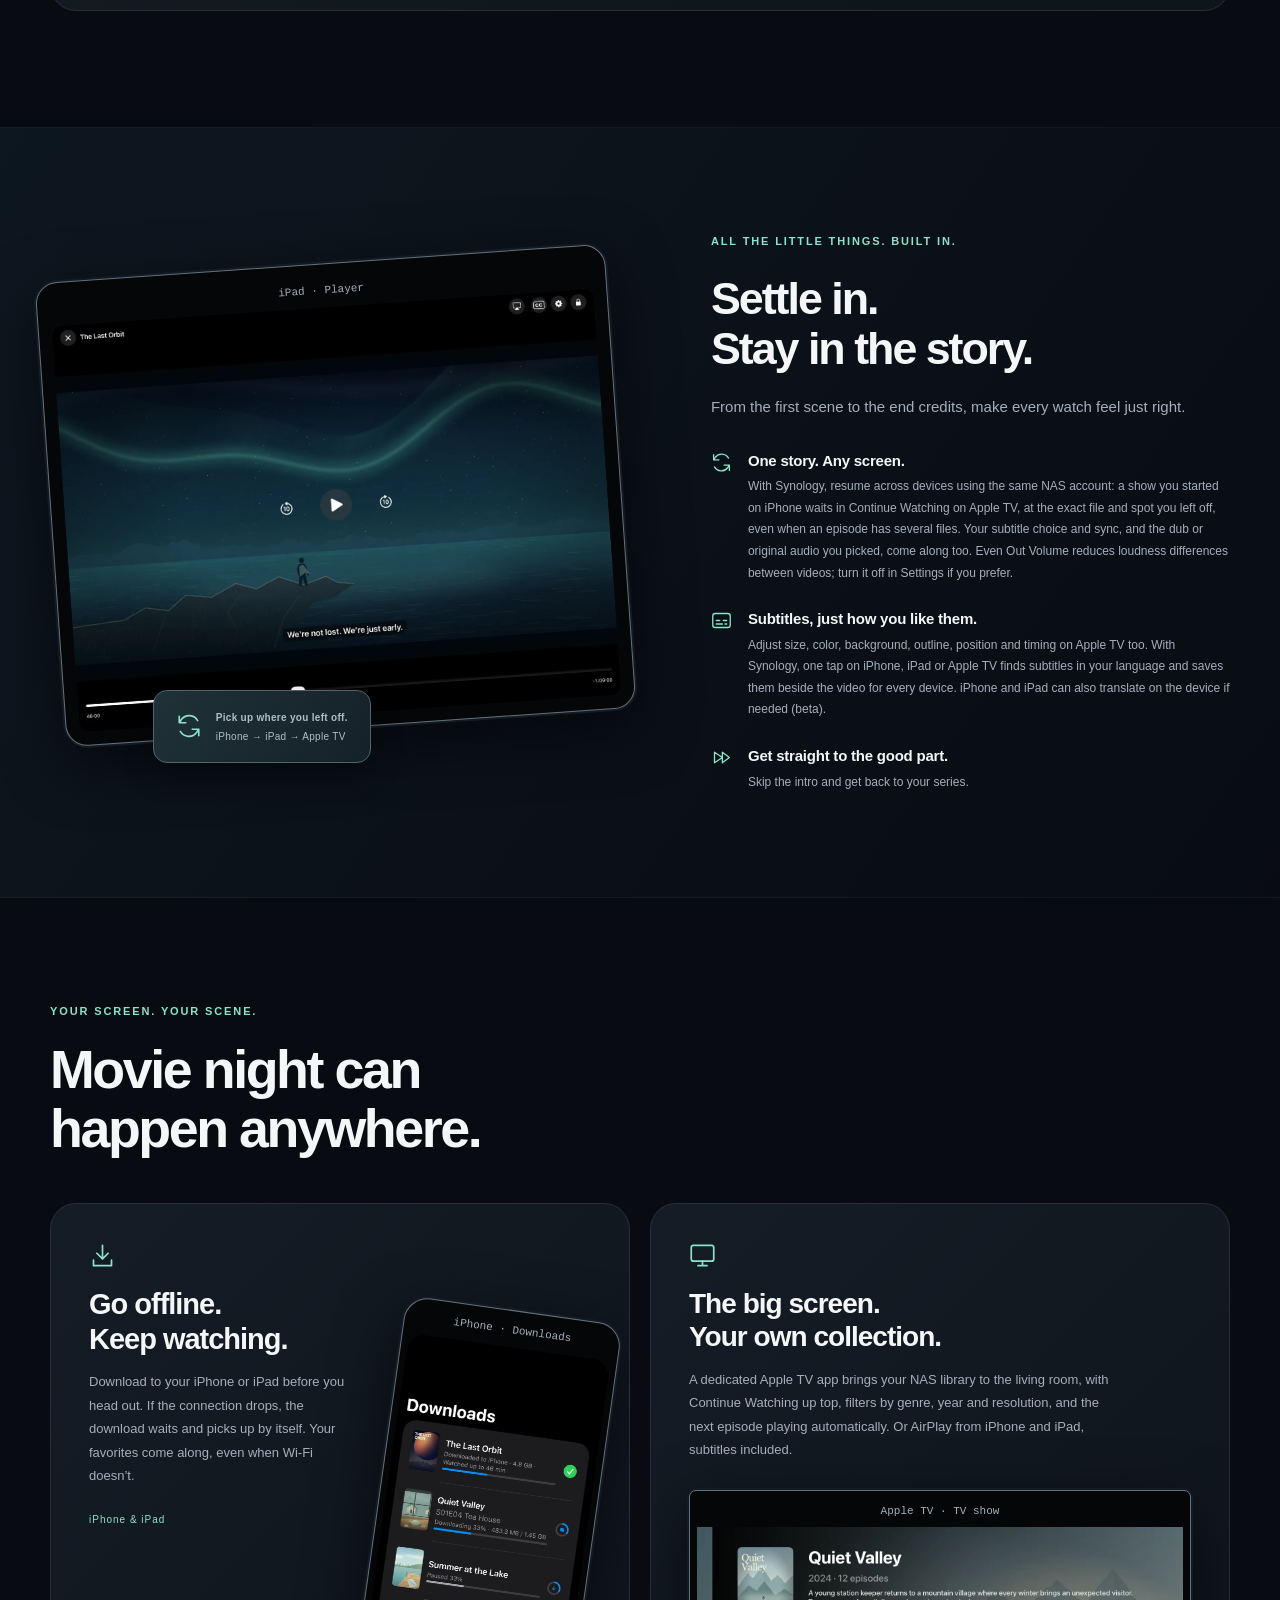
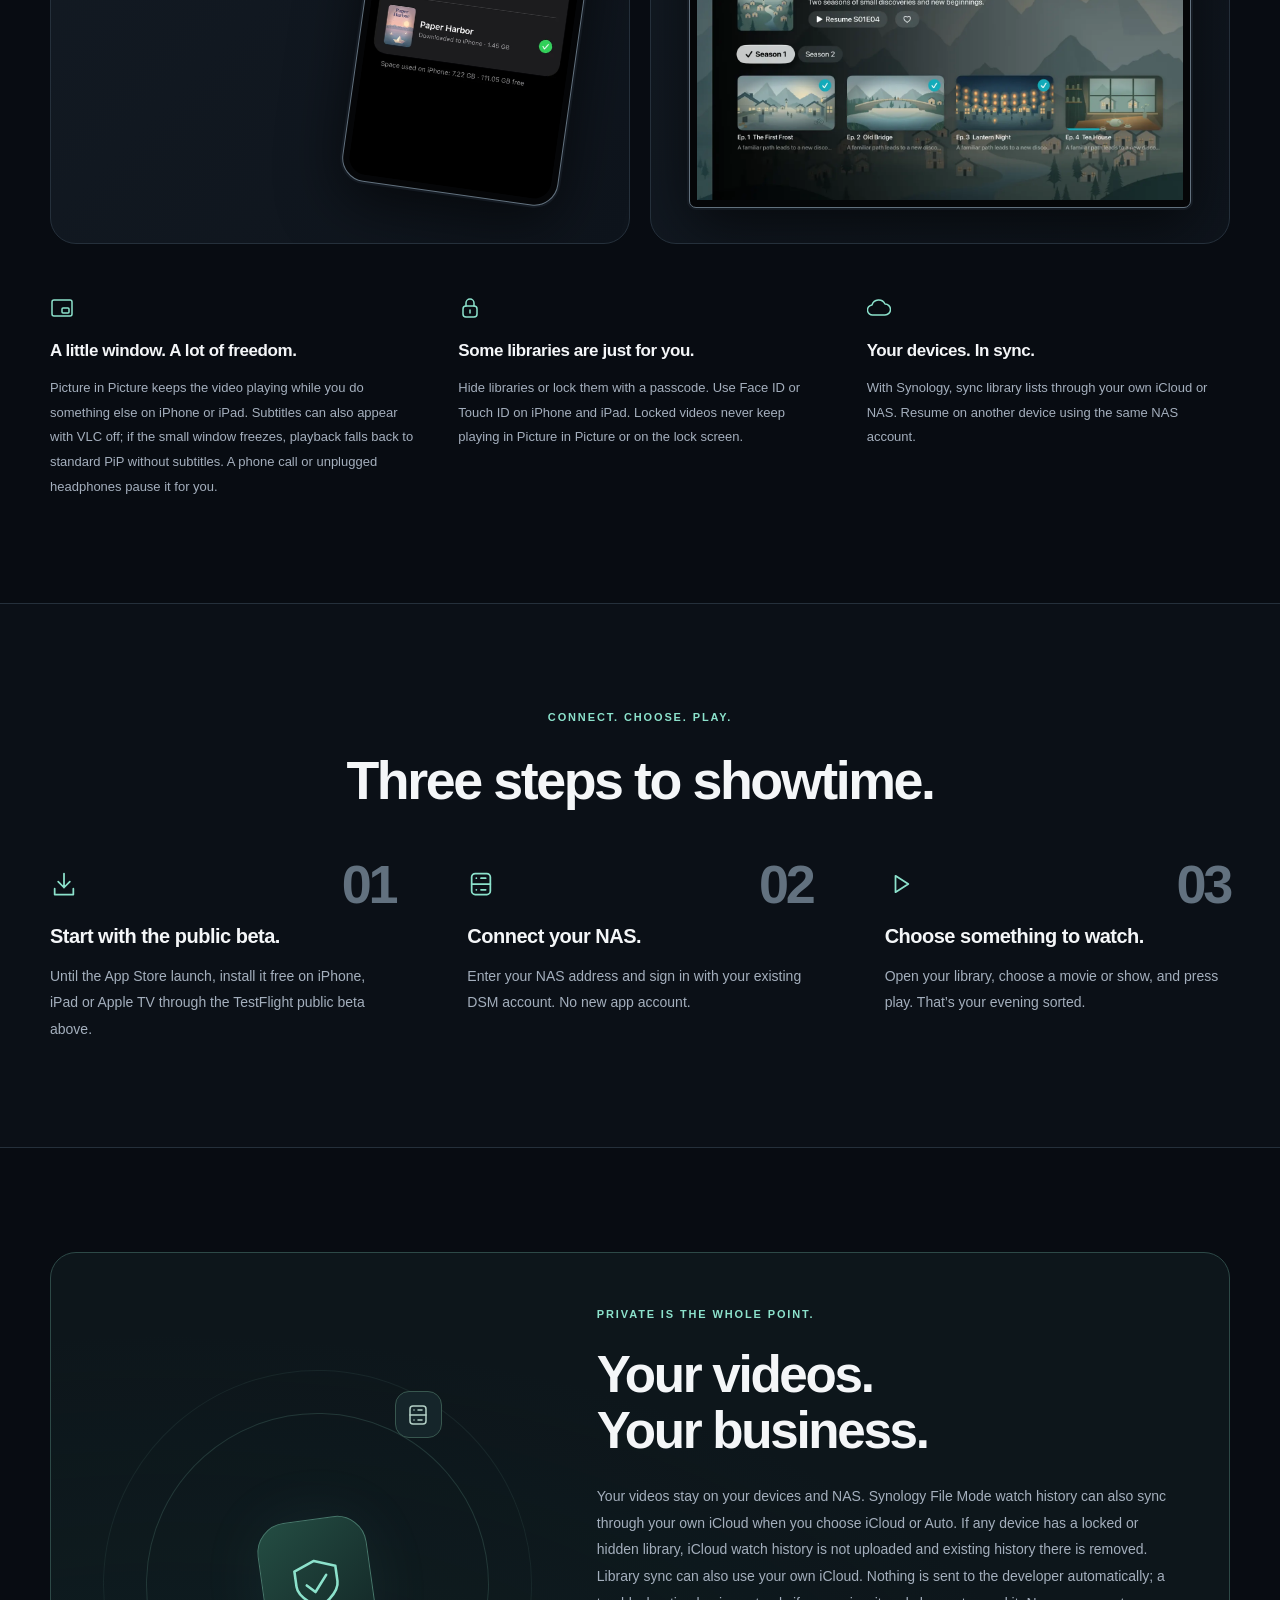
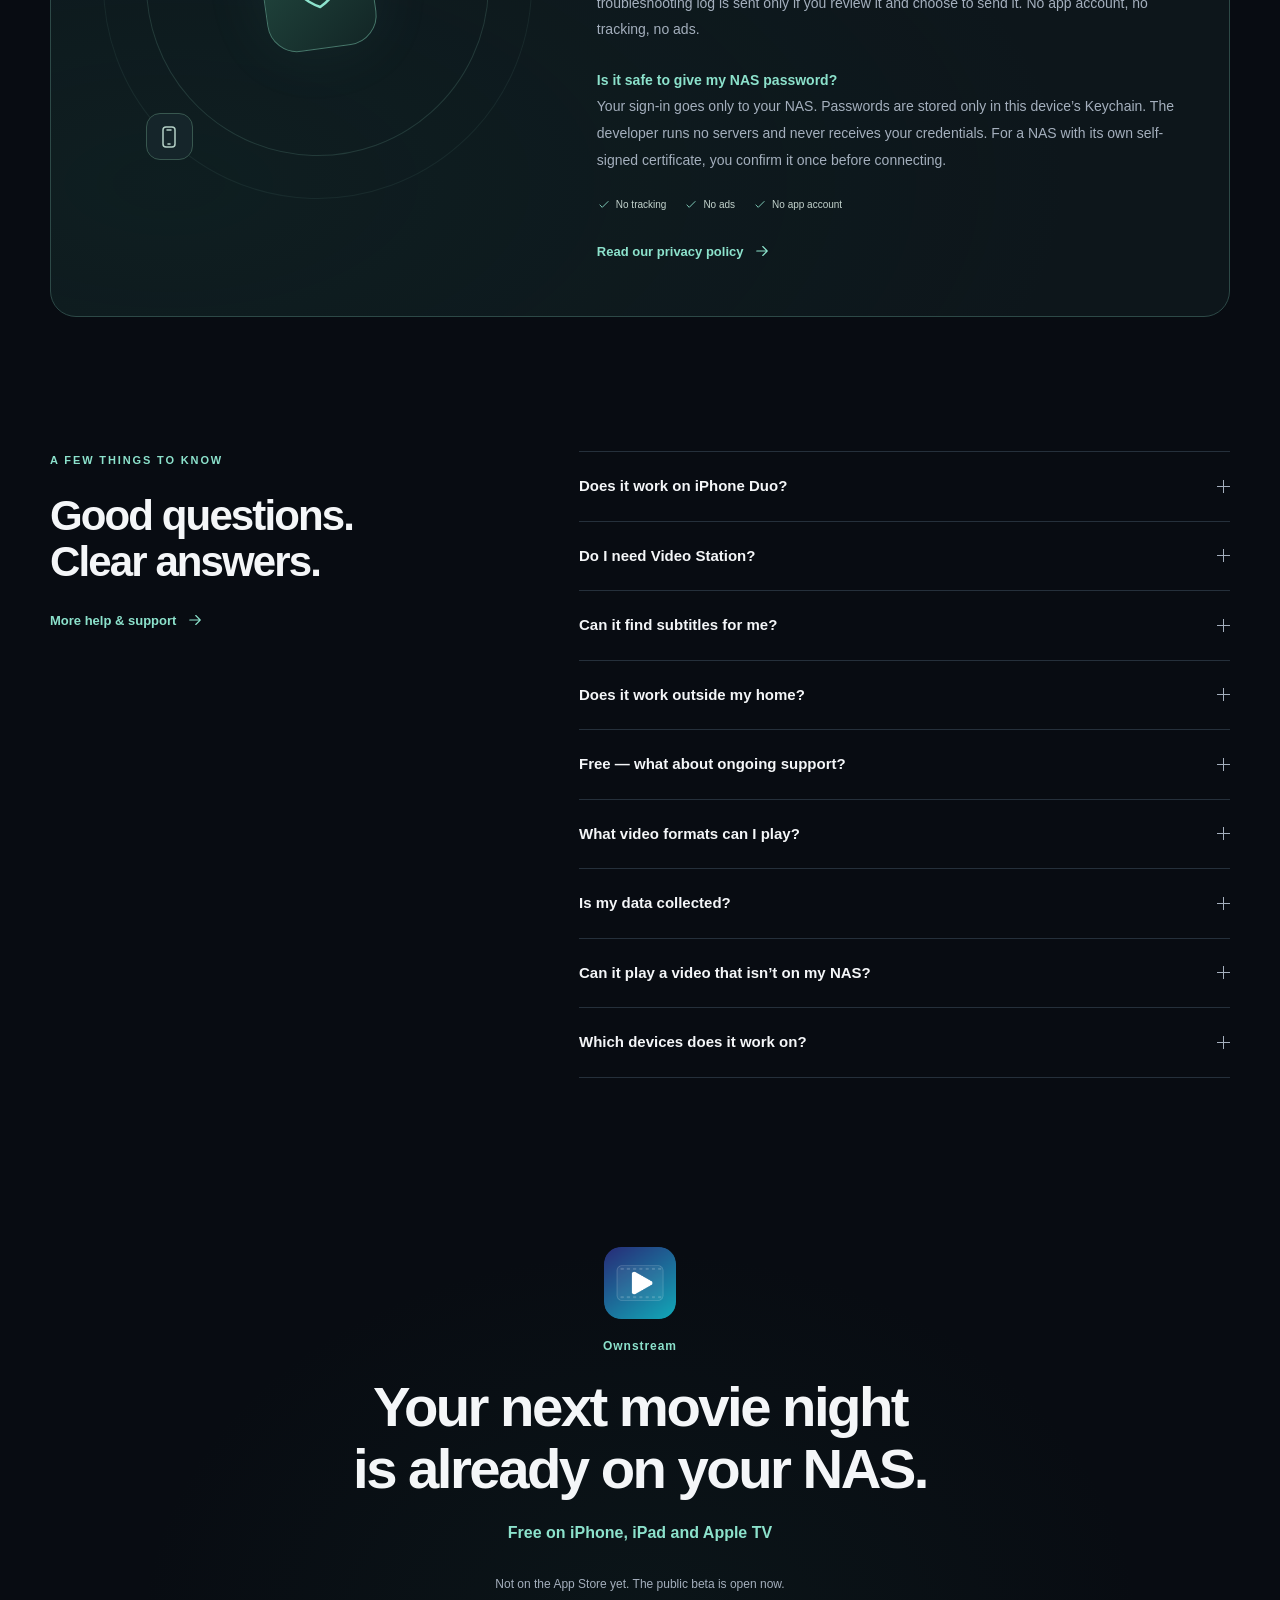
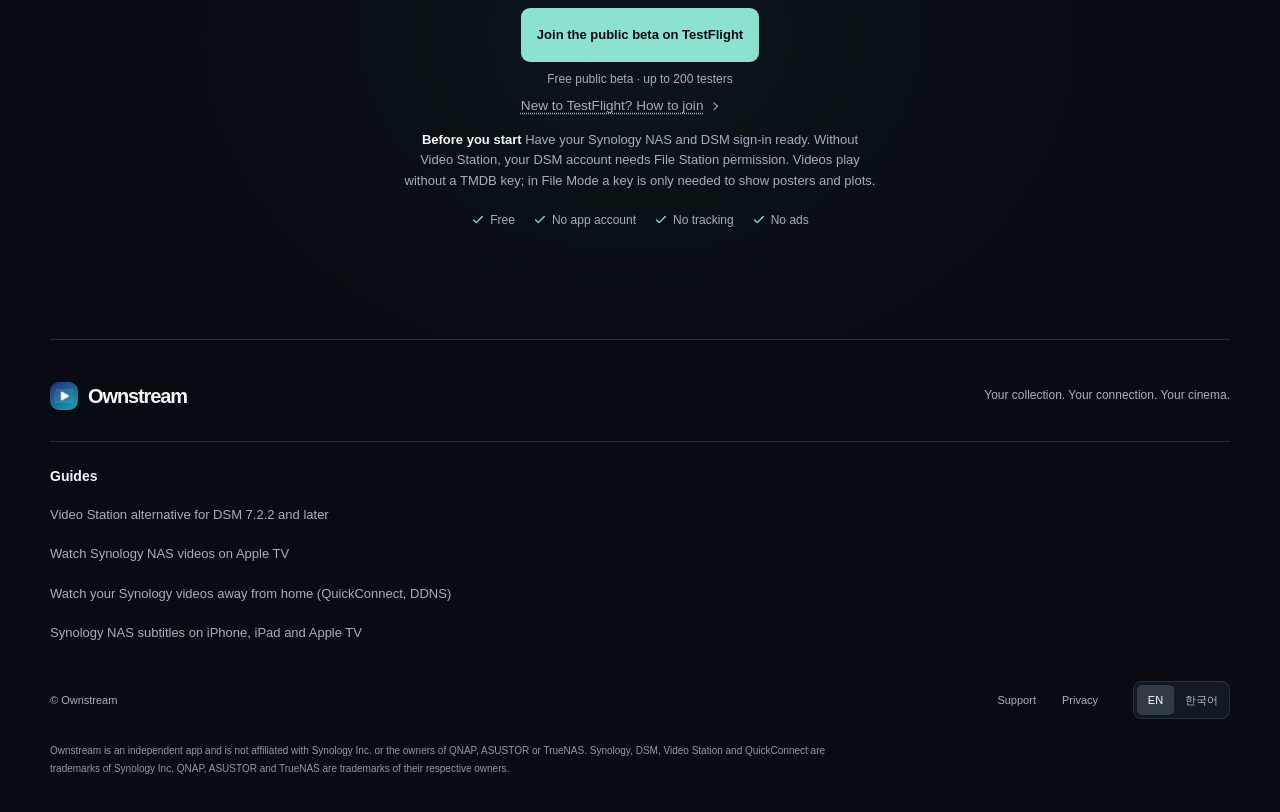
==== commit 3a86d040: "Duo: native big-screen layouts first, tabletop as a bonus" ====
--- a/index.html
+++ b/index.html
@@ -23,7 +23,7 @@
   }
 }
 </script>
-<link rel="icon" type="image/png" sizes="32x32" href="assets/favicon.png"><link rel="apple-touch-icon" href="assets/apple-touch-icon.png"><link rel="stylesheet" href="style.css"><script src="lang.js"></script></head><body><a class="skip-link" href="#main"><span lang="en" data-i18n>Skip to content</span><span lang="ko" data-i18n>본문으로 건너뛰기</span></a><header class="site-header"><div class="header-inner"><a class="brand" href="./"><img src="assets/app-icon.png" alt="" width="34" height="34">Ownstream</a><nav aria-label="Main / 주요 메뉴"><a class="features-link" href="./#features"><span lang="en" data-i18n>Features</span><span lang="ko" data-i18n>주요 기능</span></a><a href="support.html" ><span lang="en" data-i18n>Support</span><span lang="ko" data-i18n>지원</span></a><a href="privacy.html" ><span lang="en" data-i18n>Privacy</span><span lang="ko" data-i18n>개인정보</span></a></nav><div class="lang-switch" role="group" aria-label="Language / 언어"><a href="?lang=en" lang="en" data-lang="en">EN</a><a href="?lang=ko" lang="ko" data-lang="ko">한국어</a></div></div></header><main id="main"><section class="hero wrap" aria-labelledby="hero-title"><div class="hero-copy"><p class="eyebrow product-identity"><span lang="en" data-i18n>Free NAS video player</span><span lang="ko" data-i18n>무료 NAS 영상 플레이어</span></p><h1 id="hero-title"><span lang="en" data-i18n>Your NAS videos,<br><em>made for iPhone Duo.</em></span><span lang="ko" data-i18n>내 NAS 영상,<br><em>iPhone Duo에 꼭 맞게.</em></span></h1><p class="hero-description"><span lang="en" data-i18n>I bought an iPhone Duo, and no NAS video app used 100% of its big unfolded screen. So I built Ownstream. Unfolded, videos fill the screen, and the library is laid out for it. Half-fold it and the video stays above the hinge, controls below.<br>Also on iPhone, iPad and Apple TV. Works with Synology (with or without Video Station, including DSM 7.2.2+) or other NAS via WebDAV.</span><span lang="ko" data-i18n>iPhone Duo를 샀는데, 펼친 큰 화면을 100% 쓰는 NAS 영상 앱이 없었습니다. 그래서 Ownstream을 직접 만들었습니다. 펼치면 영상이 화면을 가득 채우고, 라이브러리도 큰 화면에 맞춰 보입니다. 반쯤 접으면 영상은 힌지 위에, 재생 컨트롤은 아래에 표시됩니다.<br>iPhone·iPad·Apple TV에서도 쓸 수 있습니다. Synology는 DSM 7.2.2 이상에서도 Video Station 유무와 관계없이 연결되며, 다른 NAS는 WebDAV로 연결할 수 있습니다.</span></p><div class="hero-actions download-actions"><span class="store-soon"><span lang="en" data-i18n>Not on the App Store yet. The public beta is open now.</span><span lang="ko" data-i18n>아직 App Store 출시 전입니다. 공개 베타는 지금 열려 있습니다.</span></span><a class="app-store store-live" href="https://apps.apple.com/app/id6830990953?pt=128747158&ct=site-hero" aria-label="Download Ownstream on the App Store" data-label-en="Download Ownstream on the App Store" data-label-ko="App Store에서 Ownstream 다운로드"><svg viewBox="0 0 24 29" aria-hidden="true"><path fill="currentColor" d="M19.6 15.4c0-3 2.5-4.5 2.6-4.6-1.4-2.1-3.7-2.4-4.5-2.4-1.9-.2-3.8 1.1-4.8 1.1s-2.6-1.1-4.2-1c-2.2 0-4.2 1.3-5.3 3.2-2.2 3.9-.6 9.6 1.6 12.8 1.1 1.5 2.3 3.2 4 3.1 1.6-.1 2.2-1 4.2-1s2.6 1 4.3 1c1.8 0 2.9-1.5 3.9-3 .9-1.2 1.5-2.6 1.8-3.5-.1 0-3.6-1.4-3.6-5.7ZM16.4 6.3c.9-1.1 1.6-2.7 1.4-4.3-1.3.1-2.9.9-3.9 2-1 1.1-1.8 2.7-1.5 4.2 1.5.1 3-.8 4-1.9Z"/></svg><span><small><span lang="en" data-i18n>Download on the</span><span lang="ko" data-i18n>지금 다운로드하세요</span></small><strong>App Store</strong></span></a><div class="beta-signup"><a class="beta-cta" href="https://testflight.apple.com/join/6dYgP9xa" data-beta-link rel="noopener"><span lang="en" data-i18n>Join the public beta on TestFlight</span><span lang="ko" data-i18n>TestFlight 공개 베타 참여하기</span></a><p class="beta-note"><span lang="en" data-i18n>Free public beta · up to 200 testers</span><span lang="ko" data-i18n>무료 공개 베타 · 최대 200명</span></p><p class="beta-note beta-tv-note"><span lang="en" data-i18n>Apple TV: accept the link on your iPhone, iPad or Mac first. It can’t be opened on Apple TV itself.</span><span lang="ko" data-i18n>Apple TV는 iPhone·iPad·Mac에서 링크를 먼저 수락하세요. Apple TV에서는 링크를 열 수 없습니다.</span></p><details class="beta-howto">
+<link rel="icon" type="image/png" sizes="32x32" href="assets/favicon.png"><link rel="apple-touch-icon" href="assets/apple-touch-icon.png"><link rel="stylesheet" href="style.css"><script src="lang.js"></script></head><body><a class="skip-link" href="#main"><span lang="en" data-i18n>Skip to content</span><span lang="ko" data-i18n>본문으로 건너뛰기</span></a><header class="site-header"><div class="header-inner"><a class="brand" href="./"><img src="assets/app-icon.png" alt="" width="34" height="34">Ownstream</a><nav aria-label="Main / 주요 메뉴"><a class="features-link" href="./#features"><span lang="en" data-i18n>Features</span><span lang="ko" data-i18n>주요 기능</span></a><a href="support.html" ><span lang="en" data-i18n>Support</span><span lang="ko" data-i18n>지원</span></a><a href="privacy.html" ><span lang="en" data-i18n>Privacy</span><span lang="ko" data-i18n>개인정보</span></a></nav><div class="lang-switch" role="group" aria-label="Language / 언어"><a href="?lang=en" lang="en" data-lang="en">EN</a><a href="?lang=ko" lang="ko" data-lang="ko">한국어</a></div></div></header><main id="main"><section class="hero wrap" aria-labelledby="hero-title"><div class="hero-copy"><p class="eyebrow product-identity"><span lang="en" data-i18n>Free NAS video player</span><span lang="ko" data-i18n>무료 NAS 영상 플레이어</span></p><h1 id="hero-title"><span lang="en" data-i18n>Your NAS videos,<br><em>made for iPhone Duo.</em></span><span lang="ko" data-i18n>내 NAS 영상,<br><em>iPhone Duo에 꼭 맞게.</em></span></h1><p class="hero-description"><span lang="en" data-i18n>I bought an iPhone Duo, and the NAS video apps I tried didn't really use its big unfolded screen. They just stretched a phone layout. So I built Ownstream: the library, detail pages and player are drawn for the unfolded screen.<br>Also on iPhone, iPad and Apple TV. Works with Synology (with or without Video Station, including DSM 7.2.2+) or other NAS via WebDAV.</span><span lang="ko" data-i18n>iPhone Duo를 샀는데, 써 본 NAS 영상 앱들은 펼친 큰 화면을 제대로 쓰지 못하고 휴대폰 화면을 늘려서 보여 줬어요. 그래서 Ownstream을 만들었습니다. 라이브러리·상세 화면·플레이어를 펼친 큰 화면에 맞춰 그립니다.<br>iPhone·iPad·Apple TV에서도 쓸 수 있습니다. Synology는 DSM 7.2.2 이상에서도 Video Station 유무와 관계없이 연결되며, 다른 NAS는 WebDAV로 연결할 수 있습니다.</span></p><div class="hero-actions download-actions"><span class="store-soon"><span lang="en" data-i18n>Not on the App Store yet. The public beta is open now.</span><span lang="ko" data-i18n>아직 App Store 출시 전입니다. 공개 베타는 지금 열려 있습니다.</span></span><a class="app-store store-live" href="https://apps.apple.com/app/id6830990953?pt=128747158&ct=site-hero" aria-label="Download Ownstream on the App Store" data-label-en="Download Ownstream on the App Store" data-label-ko="App Store에서 Ownstream 다운로드"><svg viewBox="0 0 24 29" aria-hidden="true"><path fill="currentColor" d="M19.6 15.4c0-3 2.5-4.5 2.6-4.6-1.4-2.1-3.7-2.4-4.5-2.4-1.9-.2-3.8 1.1-4.8 1.1s-2.6-1.1-4.2-1c-2.2 0-4.2 1.3-5.3 3.2-2.2 3.9-.6 9.6 1.6 12.8 1.1 1.5 2.3 3.2 4 3.1 1.6-.1 2.2-1 4.2-1s2.6 1 4.3 1c1.8 0 2.9-1.5 3.9-3 .9-1.2 1.5-2.6 1.8-3.5-.1 0-3.6-1.4-3.6-5.7ZM16.4 6.3c.9-1.1 1.6-2.7 1.4-4.3-1.3.1-2.9.9-3.9 2-1 1.1-1.8 2.7-1.5 4.2 1.5.1 3-.8 4-1.9Z"/></svg><span><small><span lang="en" data-i18n>Download on the</span><span lang="ko" data-i18n>지금 다운로드하세요</span></small><strong>App Store</strong></span></a><div class="beta-signup"><a class="beta-cta" href="https://testflight.apple.com/join/6dYgP9xa" data-beta-link rel="noopener"><span lang="en" data-i18n>Join the public beta on TestFlight</span><span lang="ko" data-i18n>TestFlight 공개 베타 참여하기</span></a><p class="beta-note"><span lang="en" data-i18n>Free public beta · up to 200 testers</span><span lang="ko" data-i18n>무료 공개 베타 · 최대 200명</span></p><p class="beta-note beta-tv-note"><span lang="en" data-i18n>Apple TV: accept the link on your iPhone, iPad or Mac first. It can’t be opened on Apple TV itself.</span><span lang="ko" data-i18n>Apple TV는 iPhone·iPad·Mac에서 링크를 먼저 수락하세요. Apple TV에서는 링크를 열 수 없습니다.</span></p><details class="beta-howto">
   <summary><span lang="en" data-i18n>New to TestFlight? How to join</span><span lang="ko" data-i18n>TestFlight가 처음이라면? 참여 방법</span></summary>
   <p class="beta-howto-intro"><span lang="en" data-i18n>TestFlight is Apple’s free app for trying apps before release. No Ownstream account needed.</span><span lang="ko" data-i18n>TestFlight는 출시 전 앱을 미리 써 볼 수 있는 Apple의 무료 앱입니다. Ownstream 회원가입은 필요 없습니다.</span></p>
   <p class="beta-howto-device"><strong><span lang="en" data-i18n>iPhone · iPad</span><span lang="ko" data-i18n>iPhone · iPad</span></strong></p>
@@ -48,17 +48,13 @@
   <div class="section-heading">
     <div>
       <p class="eyebrow"><span lang="en" data-i18n>BUILT ON AN IPHONE DUO</span><span lang="ko" data-i18n>iPhone Duo에서 시작한 앱</span></p>
-      <h2 id="iphone-duo-title"><span lang="en" data-i18n>Unfold it. Fill it.</span><span lang="ko" data-i18n>펼치면, 화면 가득.</span></h2>
+      <h2 id="iphone-duo-title"><span lang="en" data-i18n>Unfolded, not stretched.</span><span lang="ko" data-i18n>늘리지 않고, 큰 화면 그대로.</span></h2>
     </div>
   </div>
   <div class="feature-grid">
     <article class="feature-card">
-      <h3><span lang="en" data-i18n>Unfolded, full screen</span><span lang="ko" data-i18n>펼친 큰 화면 그대로</span></h3>
-      <p><span lang="en" data-i18n>Videos play across the whole unfolded screen; pinch to fill it edge to edge. The library and details are laid out for the big screen too.</span><span lang="ko" data-i18n>펼친 화면 전체로 영상을 재생하고, 두 손가락으로 벌리면 화면을 꽉 채웁니다. 라이브러리와 상세 화면도 큰 화면에 맞춰 보입니다.</span></p>
-    </article>
-    <article class="feature-card">
-      <h3><span lang="en" data-i18n>Half-folded (tabletop) playback</span><span lang="ko" data-i18n>반쯤 접은 상태에서 재생</span></h3>
-      <p><span lang="en" data-i18n>The video stays above the hinge, with playback controls and the subtitle and settings panels below. Swipe in the bottom half to seek or adjust brightness and volume, or long-press there to change playback speed.</span><span lang="ko" data-i18n>영상은 힌지 위에, 재생 컨트롤과 자막 및 설정 패널은 아래쪽에 표시됩니다. 아래쪽에서 쓸어 재생 위치, 밝기, 음량을 조절하거나 길게 눌러 재생 속도를 바꿀 수 있습니다.</span></p>
+      <h3><span lang="en" data-i18n>Made for the unfolded screen</span><span lang="ko" data-i18n>펼친 큰 화면에 맞춘 화면</span></h3>
+      <p><span lang="en" data-i18n>The library, detail pages and player are drawn for the big unfolded screen, not a stretched phone layout. Videos play across the whole screen; pinch to fill it edge to edge.</span><span lang="ko" data-i18n>라이브러리·상세 화면·플레이어를 휴대폰 화면을 늘리지 않고 펼친 큰 화면에 맞춰 그립니다. 영상은 화면 전체로 재생되고, 두 손가락으로 벌리면 꽉 채웁니다.</span></p>
     </article>
     <article class="feature-card">
       <h3><span lang="en" data-i18n>Outer screen</span><span lang="ko" data-i18n>바깥 화면</span></h3>
@@ -67,6 +63,10 @@
     <article class="feature-card">
       <h3><span lang="en" data-i18n>Side-by-side windows</span><span lang="ko" data-i18n>나란히 놓인 창</span></h3>
       <p><span lang="en" data-i18n>Playback continues when Ownstream and another app are side by side.</span><span lang="ko" data-i18n>Ownstream과 다른 앱을 나란히 띄워도 재생이 이어집니다.</span></p>
+    </article>
+    <article class="feature-card">
+      <h3><span lang="en" data-i18n>Bonus: half-folded</span><span lang="ko" data-i18n>덤: 반쯤 접어서 보기</span></h3>
+      <p><span lang="en" data-i18n>Half-fold it and the video stays above the hinge, with controls and panels below.</span><span lang="ko" data-i18n>반쯤 접으면 영상은 힌지 위에, 컨트롤과 설정 창은 아래에 표시됩니다.</span></p>
     </article>
   </div>
 </section>
@@ -101,7 +101,7 @@
 <section class="section wrap faq-section"><div><p class="eyebrow"><span lang="en" data-i18n>A FEW THINGS TO KNOW</span><span lang="ko" data-i18n>궁금한 점이 있나요?</span></p><h2><span lang="en" data-i18n>Good questions.<br>Clear answers.</span><span lang="ko" data-i18n>시작하기 전에,<br>알아 두세요.</span></h2><a class="text-link" href="support.html"><span lang="en" data-i18n>More help &amp; support</span><span lang="ko" data-i18n>더 자세한 도움말</span><svg class="icon" viewBox="0 0 24 24" fill="none" stroke="currentColor" stroke-width="1.5" stroke-linecap="round" stroke-linejoin="round" aria-hidden="true"><path d="M5 12h14m-6-6 6 6-6 6"/></svg></a></div><div class="faq-list">
 <details>
   <summary><span lang="en" data-i18n>Does it work on iPhone Duo?</span><span lang="ko" data-i18n>iPhone Duo에서도 되나요?</span><span class="faq-plus" aria-hidden="true"></span></summary>
-  <p><span lang="en" data-i18n>Yes. Unfolded, videos play across the whole big screen and you can pinch to fill it edge to edge; the library and details are laid out for the big screen. When you half-fold iPhone Duo, the video stays above the hinge, with playback controls, the subtitle panel and the settings panel below. Swipe there to seek or adjust brightness and volume, or long-press to change playback speed. On the folded outer screen, the controls stay clear of the camera. Playback continues with another app side by side.</span><span lang="ko" data-i18n>네. 펼치면 큰 화면 전체로 영상을 재생하고, 두 손가락으로 벌리면 화면을 꽉 채웁니다. 라이브러리와 상세 화면도 큰 화면에 맞춰 보입니다. 반쯤 접으면 영상은 힌지 위에, 재생 컨트롤과 자막 및 설정 패널은 아래쪽에 표시됩니다. 힌지 아래에서 쓸어 재생 위치, 밝기, 음량을 조절하거나 길게 눌러 재생 속도를 바꿀 수 있습니다. 접었을 때 재생 컨트롤은 바깥 화면의 카메라 영역을 피합니다. 다른 앱을 나란히 띄워도 재생이 이어집니다.</span></p>
+  <p><span lang="en" data-i18n>Yes. The library, detail pages and player are drawn for the big unfolded screen instead of stretching a phone layout, and videos play across the whole screen (pinch to fill it edge to edge). On the folded outer screen, the controls stay clear of the camera, and playback continues with another app side by side. As a bonus, half-fold it and the video stays above the hinge with controls below.</span><span lang="ko" data-i18n>네. 라이브러리·상세 화면·플레이어를 휴대폰 화면을 늘리지 않고 펼친 큰 화면에 맞춰 그리며, 영상은 화면 전체로 재생됩니다(두 손가락으로 벌리면 꽉 채움). 접은 바깥 화면에서는 컨트롤이 카메라를 피하고, 다른 앱을 나란히 띄워도 재생이 이어집니다. 덤으로 반쯤 접으면 영상은 힌지 위에, 컨트롤은 아래에 표시됩니다.</span></p>
 </details>
 <details><summary><span lang="en" data-i18n>Do I need Video Station?</span><span lang="ko" data-i18n>Video Station이 꼭 필요한가요?</span><span class="faq-plus" aria-hidden="true"></span></summary><p><span lang="en" data-i18n>No. Ownstream works with Video Station, or uses File Mode when it isn’t installed, including on DSM 7.2.2 and later. File Mode needs File Station permission. Posters and plots in File Mode require your own optional TMDB API key.</span><span lang="ko" data-i18n>아니요. Video Station이 있으면 그대로 쓰고, 없으면 파일 모드로 작동합니다. DSM 7.2.2 이상에서도 사용할 수 있으며, 파일 모드에는 File Station 권한이 필요합니다. 파일 모드에서 포스터와 줄거리를 보려면 본인의 TMDB API 키를 선택적으로 추가할 수 있습니다.</span></p></details><details><summary><span lang="en" data-i18n>Can it find subtitles for me?</span><span lang="ko" data-i18n>자막도 찾아 주나요?</span><span class="faq-plus" aria-hidden="true"></span></summary><p><span lang="en" data-i18n>With Synology on iPhone, iPad and Apple TV, one tap finds subtitles in your language on OpenSubtitles, matching the exact file first. It uses your own free API key in Settings › Subtitles. Subtitles already on your NAS, including ones Video Station downloaded, show up in the results too. A match is saved next to the video on your NAS when possible, so your other devices see it too. No subtitle in your language? On iPhone and iPad the app can translate on the device (beta, iOS 18 or later), or transcribe and translate the audio (beta; iOS 26 on iPhone 15 or later or an M-series iPad).</span><span lang="ko" data-i18n>Synology에서는 iPhone·iPad·Apple TV에서 한 번 누르면 OpenSubtitles에서 내 언어 자막을 찾아 줍니다. 같은 파일에 맞는 자막을 먼저 찾으며, 설정 › 자막에 본인의 무료 API 키가 필요합니다. Video Station이 받아 둔 자막처럼 NAS에 이미 있는 자막도 결과에 함께 나옵니다. 찾은 자막은 가능하면 NAS의 영상 옆에 저장되어 다른 기기에서도 보입니다. 내 언어 자막이 없으면 iPhone·iPad에서 기기 안 번역(베타, iOS 18 이상)이나 음성 받아쓰기 후 번역(베타, iOS 26·iPhone 15 이상·M 칩 iPad)을 할 수 있습니다.</span></p></details><details><summary><span lang="en" data-i18n>Does it work outside my home?</span><span lang="ko" data-i18n>집 밖에서도 볼 수 있나요?</span><span class="faq-plus" aria-hidden="true"></span></summary><p><span lang="en" data-i18n>Yes. Connect using a DDNS address or QuickConnect ID with remote access configured on your NAS. Your local IP address works on your home network. Playback quality depends on your connection; QuickConnect relays can be slower. Connecting takes only seconds, and Home shows your last screen right away.</span><span lang="ko" data-i18n>네. NAS의 외부 접속을 설정한 뒤 DDNS 주소나 QuickConnect ID로 연결하세요. 내부 IP 주소는 집 안 네트워크에서 사용할 수 있습니다. 재생 품질은 연결 속도에 따라 달라지며, QuickConnect 중계 연결은 느릴 수 있습니다. 연결은 몇 초면 되고, 홈은 지난번 화면이 바로 보입니다.</span></p></details><details><summary><span lang="en" data-i18n>Free — what about ongoing support?</span><span lang="ko" data-i18n>무료인데, 지원은 어떻게 받나요?</span><span class="faq-plus" aria-hidden="true"></span></summary><p><span lang="en" data-i18n>Ownstream is free and made by one independent developer. You bring your own Synology NAS and videos. For questions or bugs, use the contact on our support page; replies may take a few days.</span><span lang="ko" data-i18n>Ownstream은 개인 개발자 한 명이 만드는 무료 앱입니다. 본인의 Synology NAS와 영상이 필요합니다. 문의나 버그 제보는 지원 페이지의 연락처로 보내 주세요. 답장이 며칠 걸릴 수 있습니다.</span> <a class="text-link" href="support.html"><span lang="en" data-i18n>Get support →</span><span lang="ko" data-i18n>지원 안내 →</span></a></p></details><details><summary><span lang="en" data-i18n>What video formats can I play?</span><span lang="ko" data-i18n>어떤 영상 형식을 지원하나요?</span><span class="faq-plus" aria-hidden="true"></span></summary><p><span lang="en" data-i18n>MP4 and MOV use the native player when supported. MKV, AVI and more play through the built-in VLC engine. Your NAS may also convert video when available; playback depends on the codecs in the file and your device.</span><span lang="ko" data-i18n>지원되는 MP4·MOV는 기본 플레이어로, MKV·AVI 등은 내장 VLC 엔진으로 재생합니다. 가능한 경우 NAS에서 영상을 변환할 수도 있습니다. 실제 재생 가능 여부는 파일의 코덱과 기기에 따라 달라집니다.</span></p></details><details><summary><span lang="en" data-i18n>Is my data collected?</span><span lang="ko" data-i18n>내 정보를 수집하나요?</span><span class="faq-plus" aria-hidden="true"></span></summary><p><span lang="en" data-i18n>Ownstream collects no personal data and includes no ads, analytics or tracking tools. Data stays on your devices, NAS and, for optional sync, your own iCloud. Optional services such as QuickConnect, TMDB and OpenSubtitles have their own privacy policies.</span><span lang="ko" data-i18n>Ownstream은 개인정보를 수집하지 않으며 광고·분석·추적 도구를 사용하지 않습니다. 데이터는 내 기기와 NAS, 선택적 동기화를 위한 본인의 iCloud에 보관됩니다. QuickConnect·TMDB·OpenSubtitles 같은 선택 서비스에는 각 서비스의 개인정보 처리방침이 적용됩니다.</span></p></details><details><summary><span lang="en" data-i18n>Can it play a video that isn’t on my NAS?</span><span lang="ko" data-i18n>NAS에 없는 영상도 재생되나요?</span><span class="faq-plus" aria-hidden="true"></span></summary><p><span lang="en" data-i18n>Yes, as an extra. On iPhone and iPad, choose Ownstream for a video in the Files app or a share sheet, or tap Open from Files. Videos on the device or in iCloud Drive play, MKV and AVI included, and their resume position stays on that device. Synology connections provide libraries and cross-device sync; the Apple TV app also supports WebDAV folder playback.</span><span lang="ko" data-i18n>네, 덤으로 됩니다. iPhone·iPad의 파일 앱이나 공유 메뉴에서 Ownstream을 고르거나 ‘파일에서 열기’를 누르면, 이 기기나 iCloud Drive의 영상을 MKV·AVI까지 재생합니다. 이 영상의 이어보기는 그 기기에만 저장됩니다. Synology 연결에서는 라이브러리와 기기 간 동기화를 지원하며, Apple TV 앱은 WebDAV 폴더 재생도 지원합니다.</span></p></details><details><summary><span lang="en" data-i18n>Which devices does it work on?</span><span lang="ko" data-i18n>어떤 기기에서 사용할 수 있나요?</span><span class="faq-plus" aria-hidden="true"></span></summary><p><span lang="en" data-i18n>Ownstream is built for iPhone, iPad and Apple TV. Offline downloads, Picture in Picture and AirPlay are available on iPhone and iPad.</span><span lang="ko" data-i18n>iPhone, iPad, Apple TV용 앱입니다. 오프라인 저장, 작은 화면(PiP), AirPlay는 iPhone·iPad에서 지원합니다.</span></p></details></div></section><section class="final-cta wrap"><img src="assets/app-icon.png" alt="" width="72" height="72" loading="lazy"><p class="eyebrow">Ownstream</p><h2><span lang="en" data-i18n>Your next movie night<br>is already on your NAS.</span><span lang="ko" data-i18n>오늘 밤 볼 영화,<br>이미 내 NAS에 있으니까.</span></h2><p class="free-note"><span lang="en" data-i18n>Free on iPhone, iPad and Apple TV</span><span lang="ko" data-i18n>iPhone·iPad·Apple TV에서 무료</span></p><div class="download-actions"><span class="store-soon"><span lang="en" data-i18n>Not on the App Store yet. The public beta is open now.</span><span lang="ko" data-i18n>아직 App Store 출시 전입니다. 공개 베타는 지금 열려 있습니다.</span></span><a class="app-store store-live" href="https://apps.apple.com/app/id6830990953?pt=128747158&ct=site-footer" aria-label="Download Ownstream on the App Store" data-label-en="Download Ownstream on the App Store" data-label-ko="App Store에서 Ownstream 다운로드"><svg viewBox="0 0 24 29" aria-hidden="true"><path fill="currentColor" d="M19.6 15.4c0-3 2.5-4.5 2.6-4.6-1.4-2.1-3.7-2.4-4.5-2.4-1.9-.2-3.8 1.1-4.8 1.1s-2.6-1.1-4.2-1c-2.2 0-4.2 1.3-5.3 3.2-2.2 3.9-.6 9.6 1.6 12.8 1.1 1.5 2.3 3.2 4 3.1 1.6-.1 2.2-1 4.2-1s2.6 1 4.3 1c1.8 0 2.9-1.5 3.9-3 .9-1.2 1.5-2.6 1.8-3.5-.1 0-3.6-1.4-3.6-5.7ZM16.4 6.3c.9-1.1 1.6-2.7 1.4-4.3-1.3.1-2.9.9-3.9 2-1 1.1-1.8 2.7-1.5 4.2 1.5.1 3-.8 4-1.9Z"/></svg><span><small><span lang="en" data-i18n>Download on the</span><span lang="ko" data-i18n>지금 다운로드하세요</span></small><strong>App Store</strong></span></a><div class="beta-signup"><a class="beta-cta" href="https://testflight.apple.com/join/6dYgP9xa" data-beta-link rel="noopener"><span lang="en" data-i18n>Join the public beta on TestFlight</span><span lang="ko" data-i18n>TestFlight 공개 베타 참여하기</span></a><p class="beta-note"><span lang="en" data-i18n>Free public beta · up to 200 testers</span><span lang="ko" data-i18n>무료 공개 베타 · 최대 200명</span></p><details class="beta-howto">
   <summary><span lang="en" data-i18n>New to TestFlight? How to join</span><span lang="ko" data-i18n>TestFlight가 처음이라면? 참여 방법</span></summary>
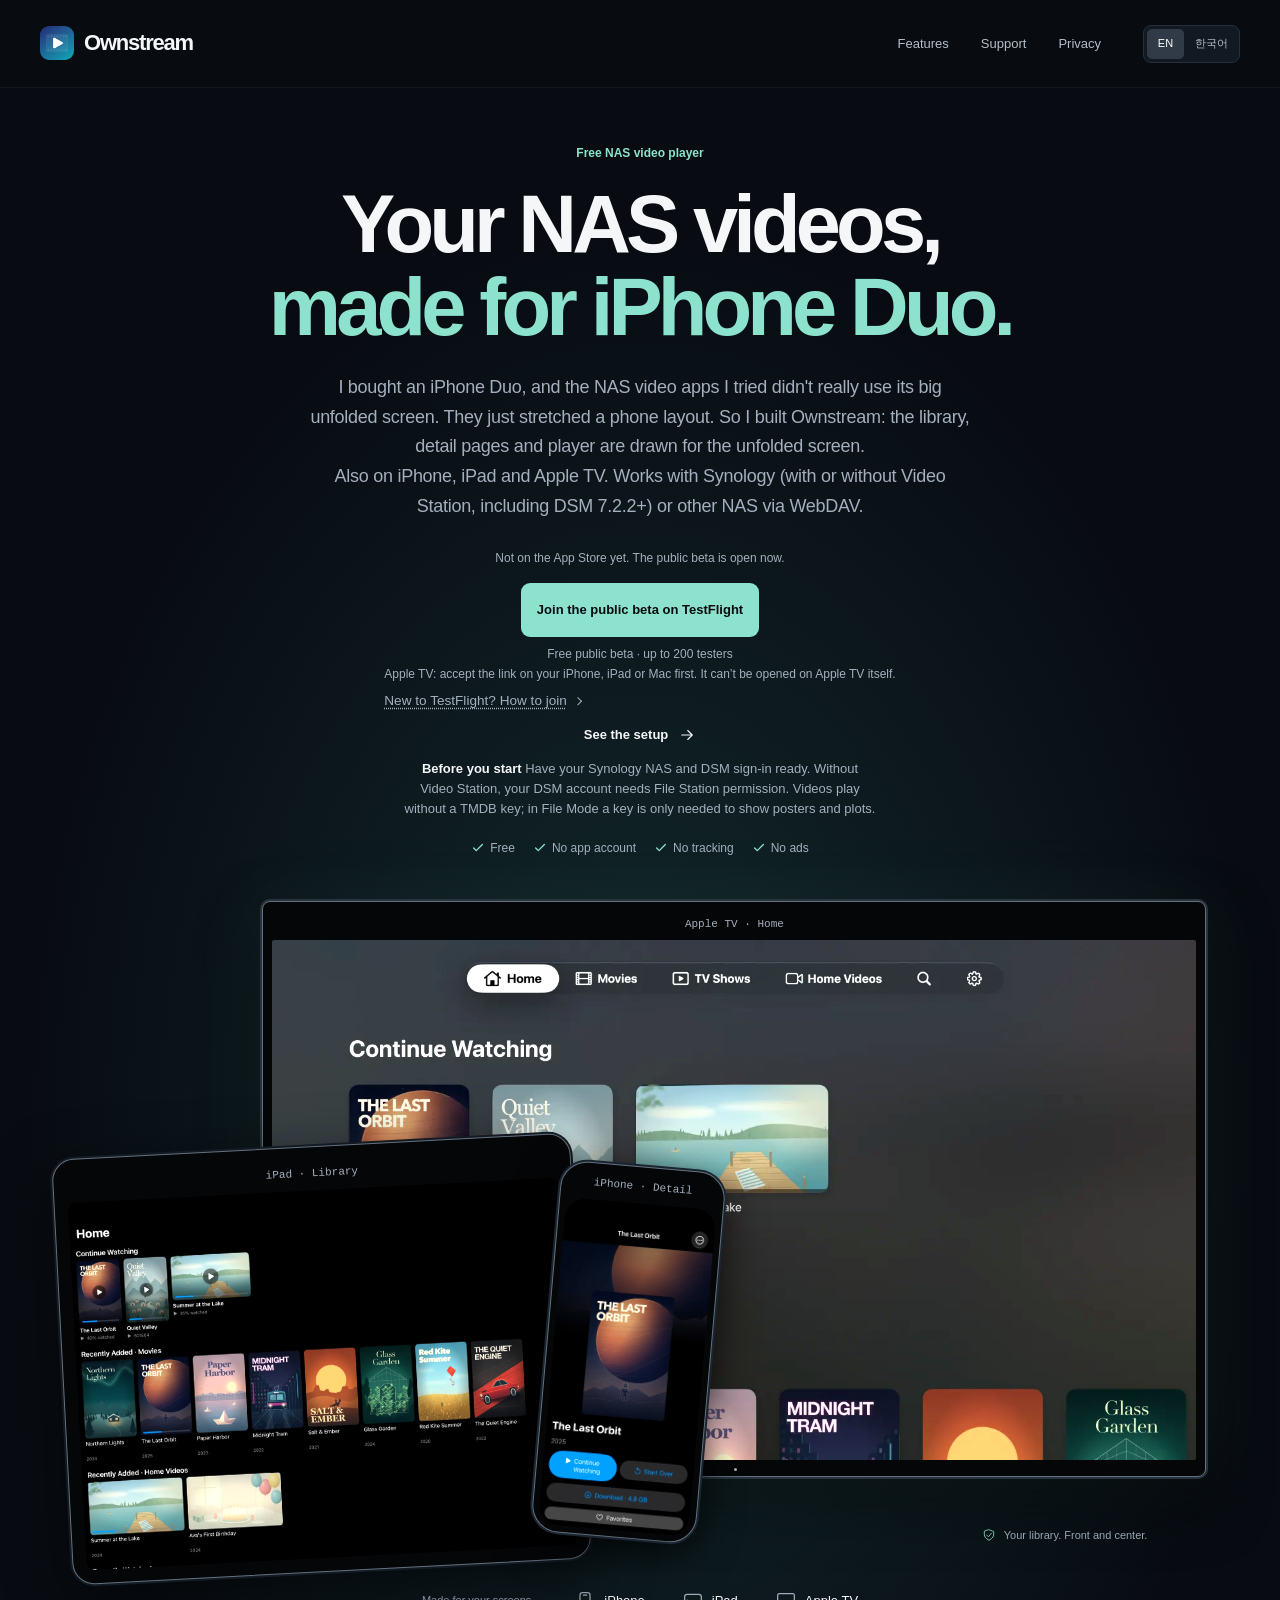
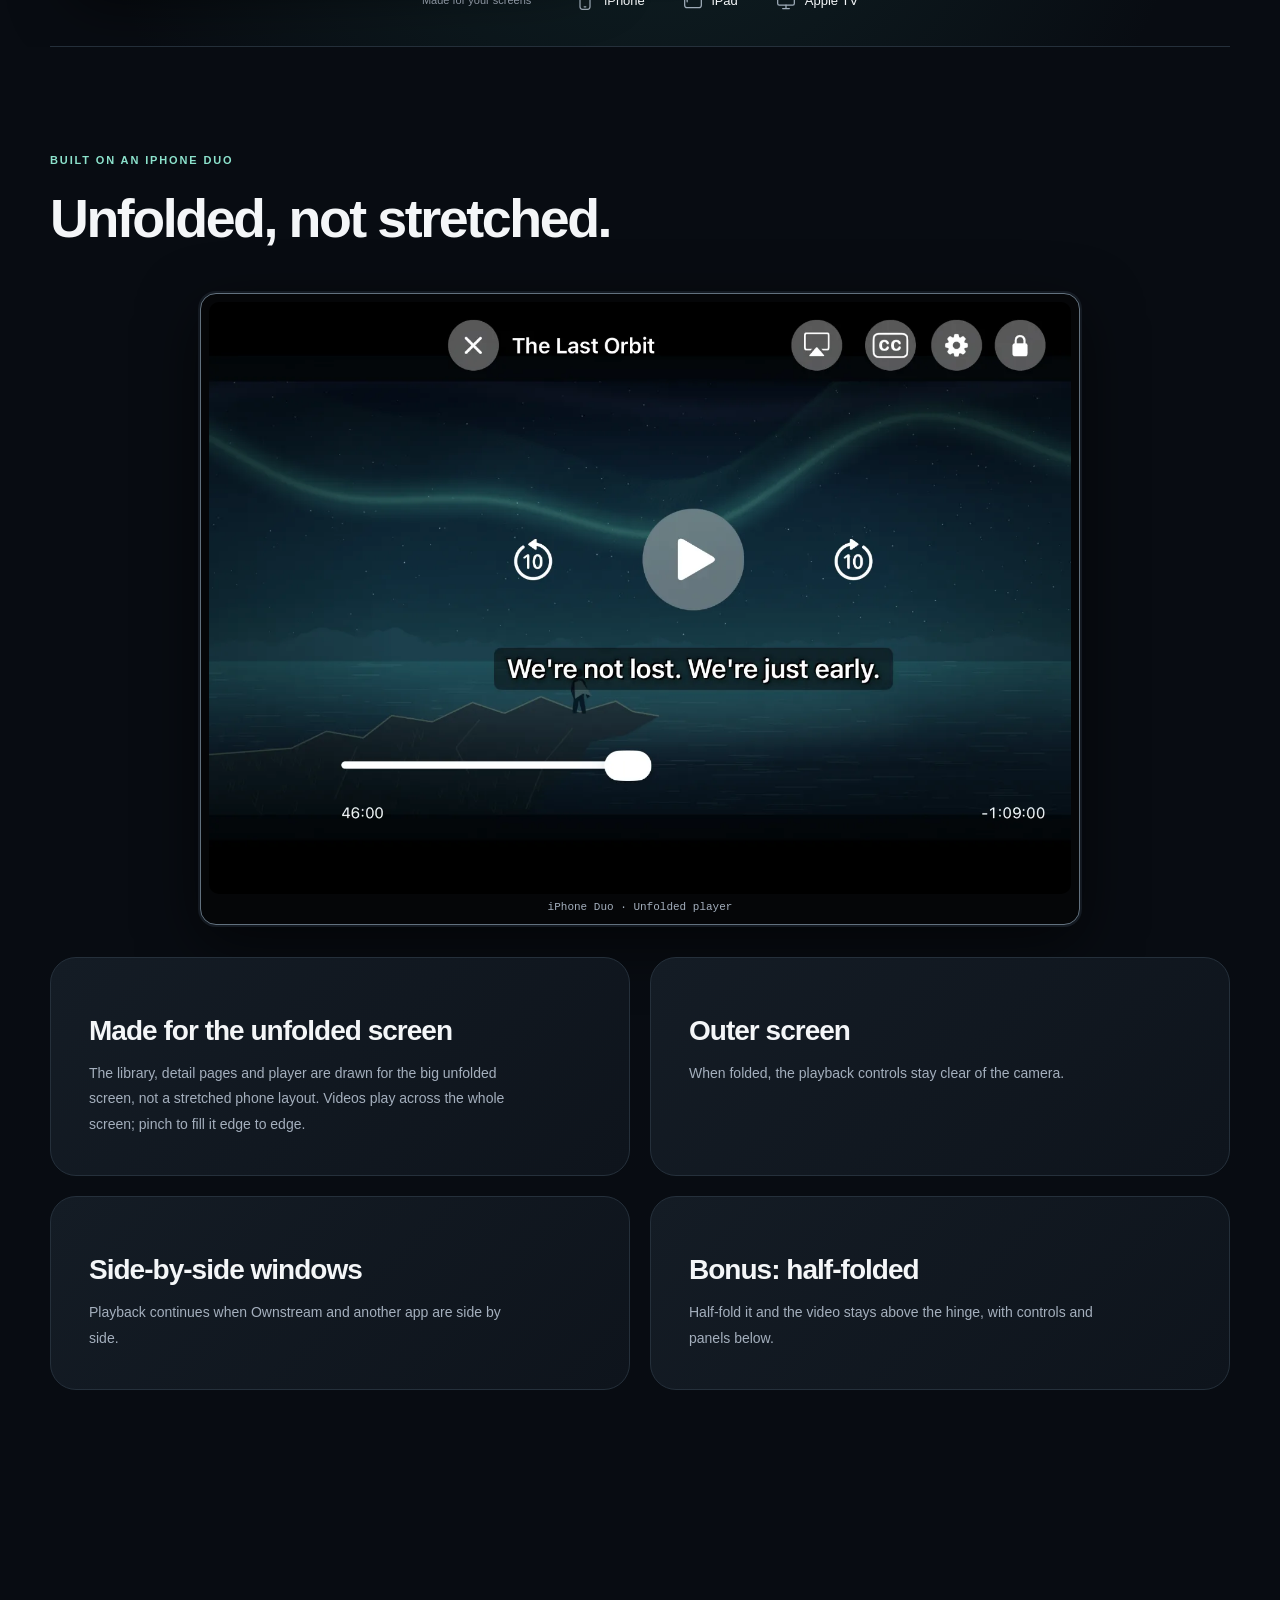
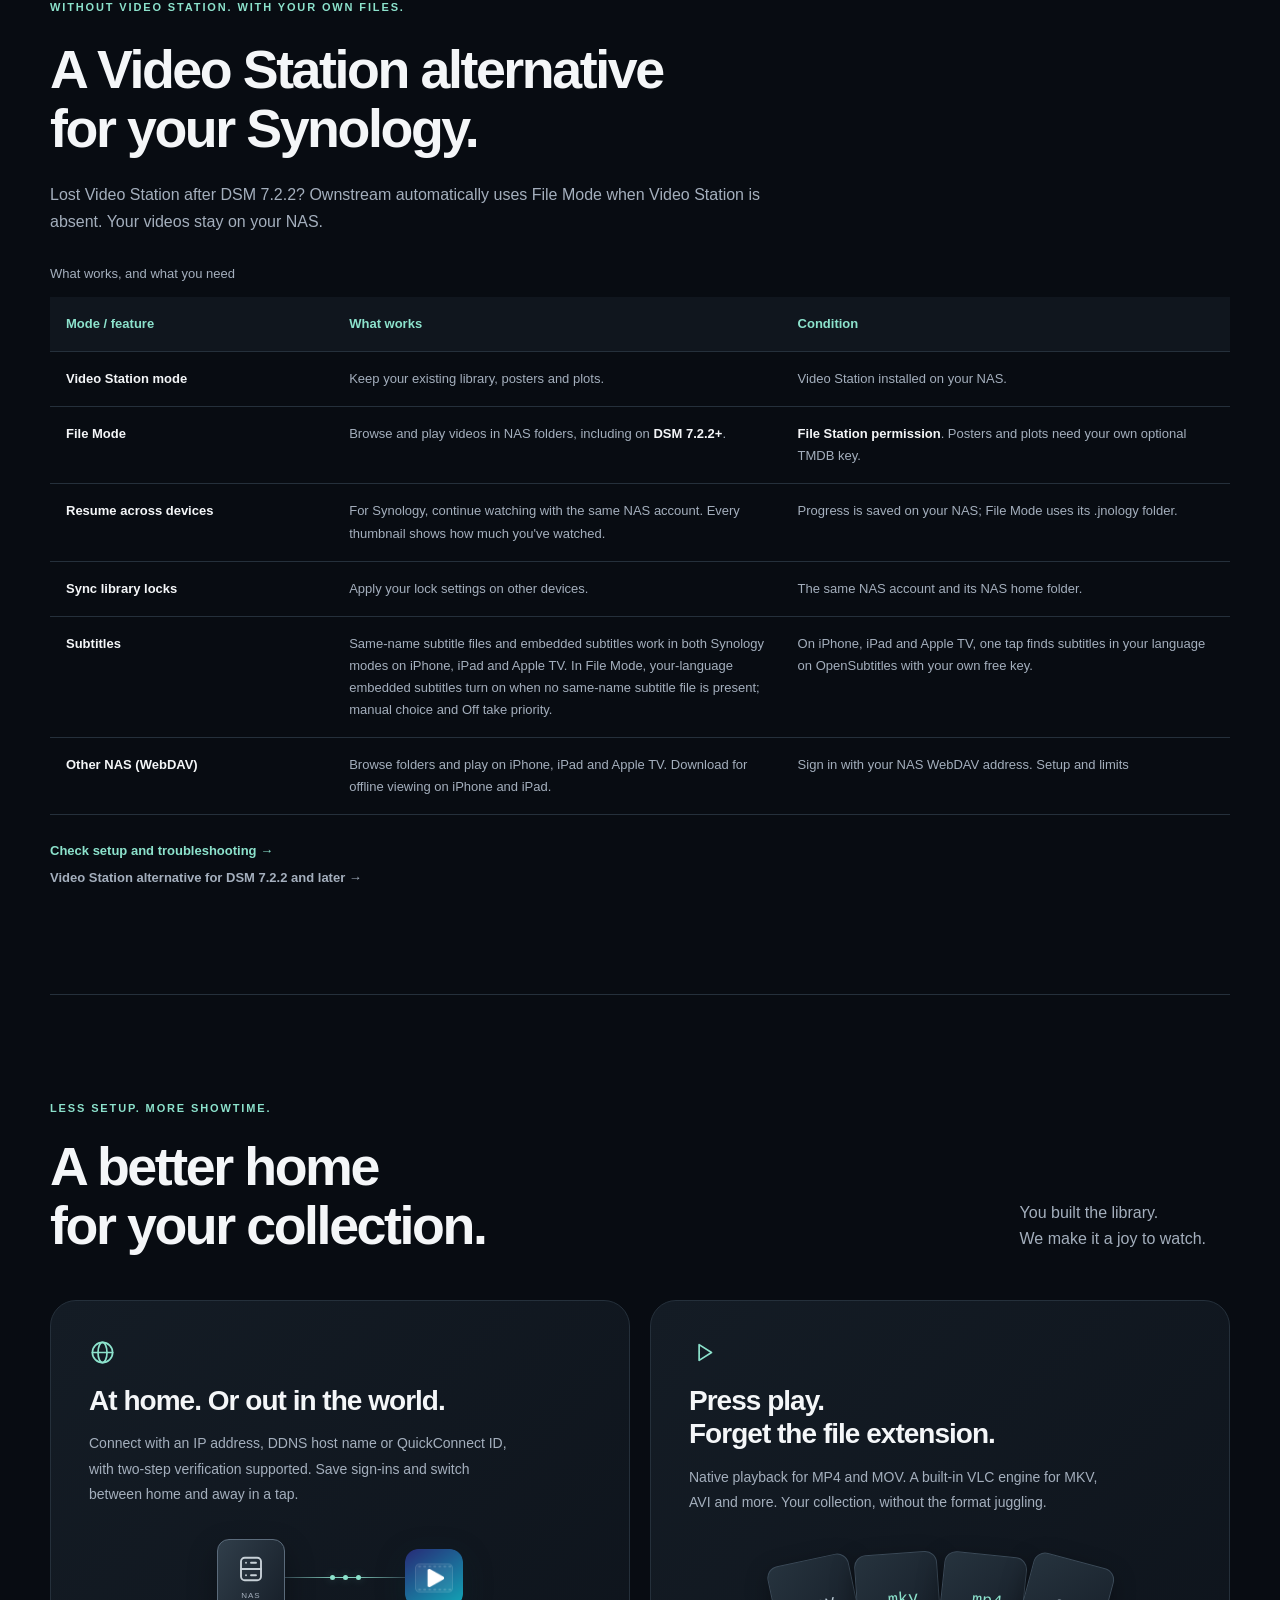
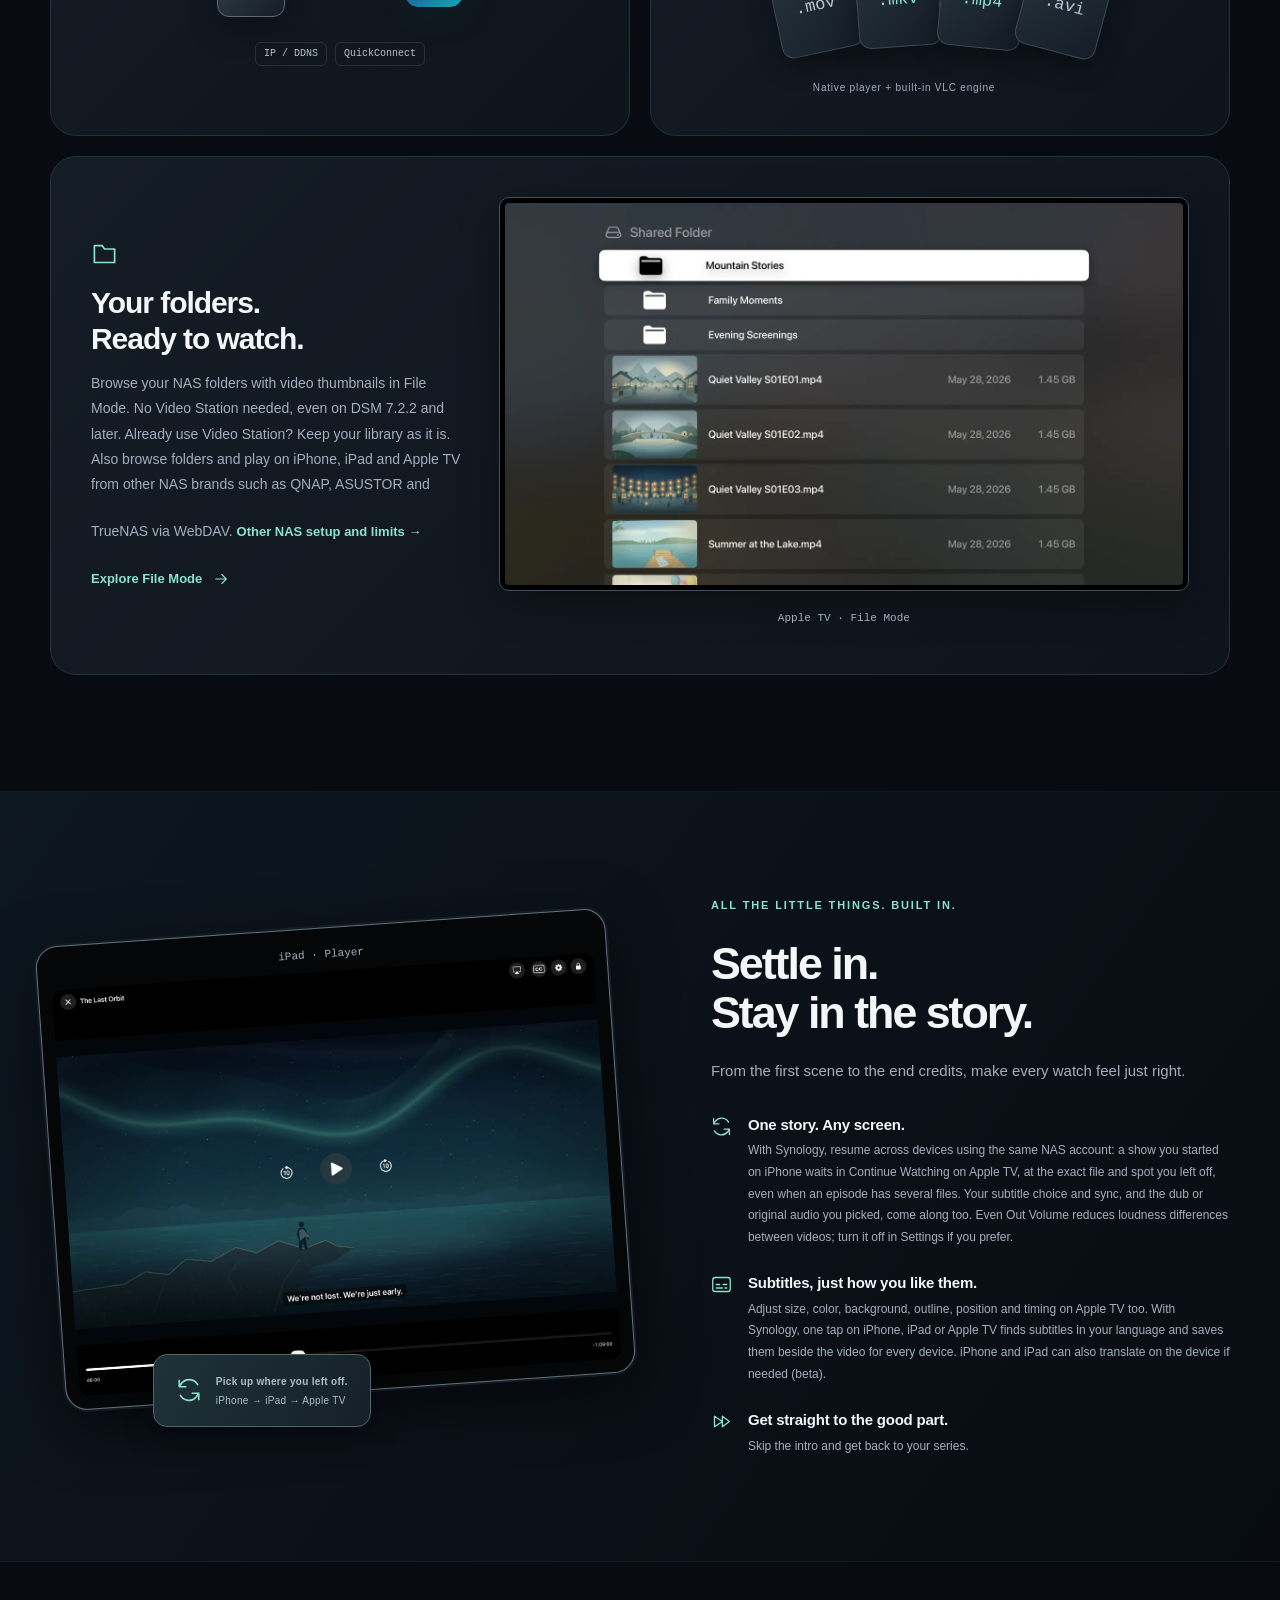
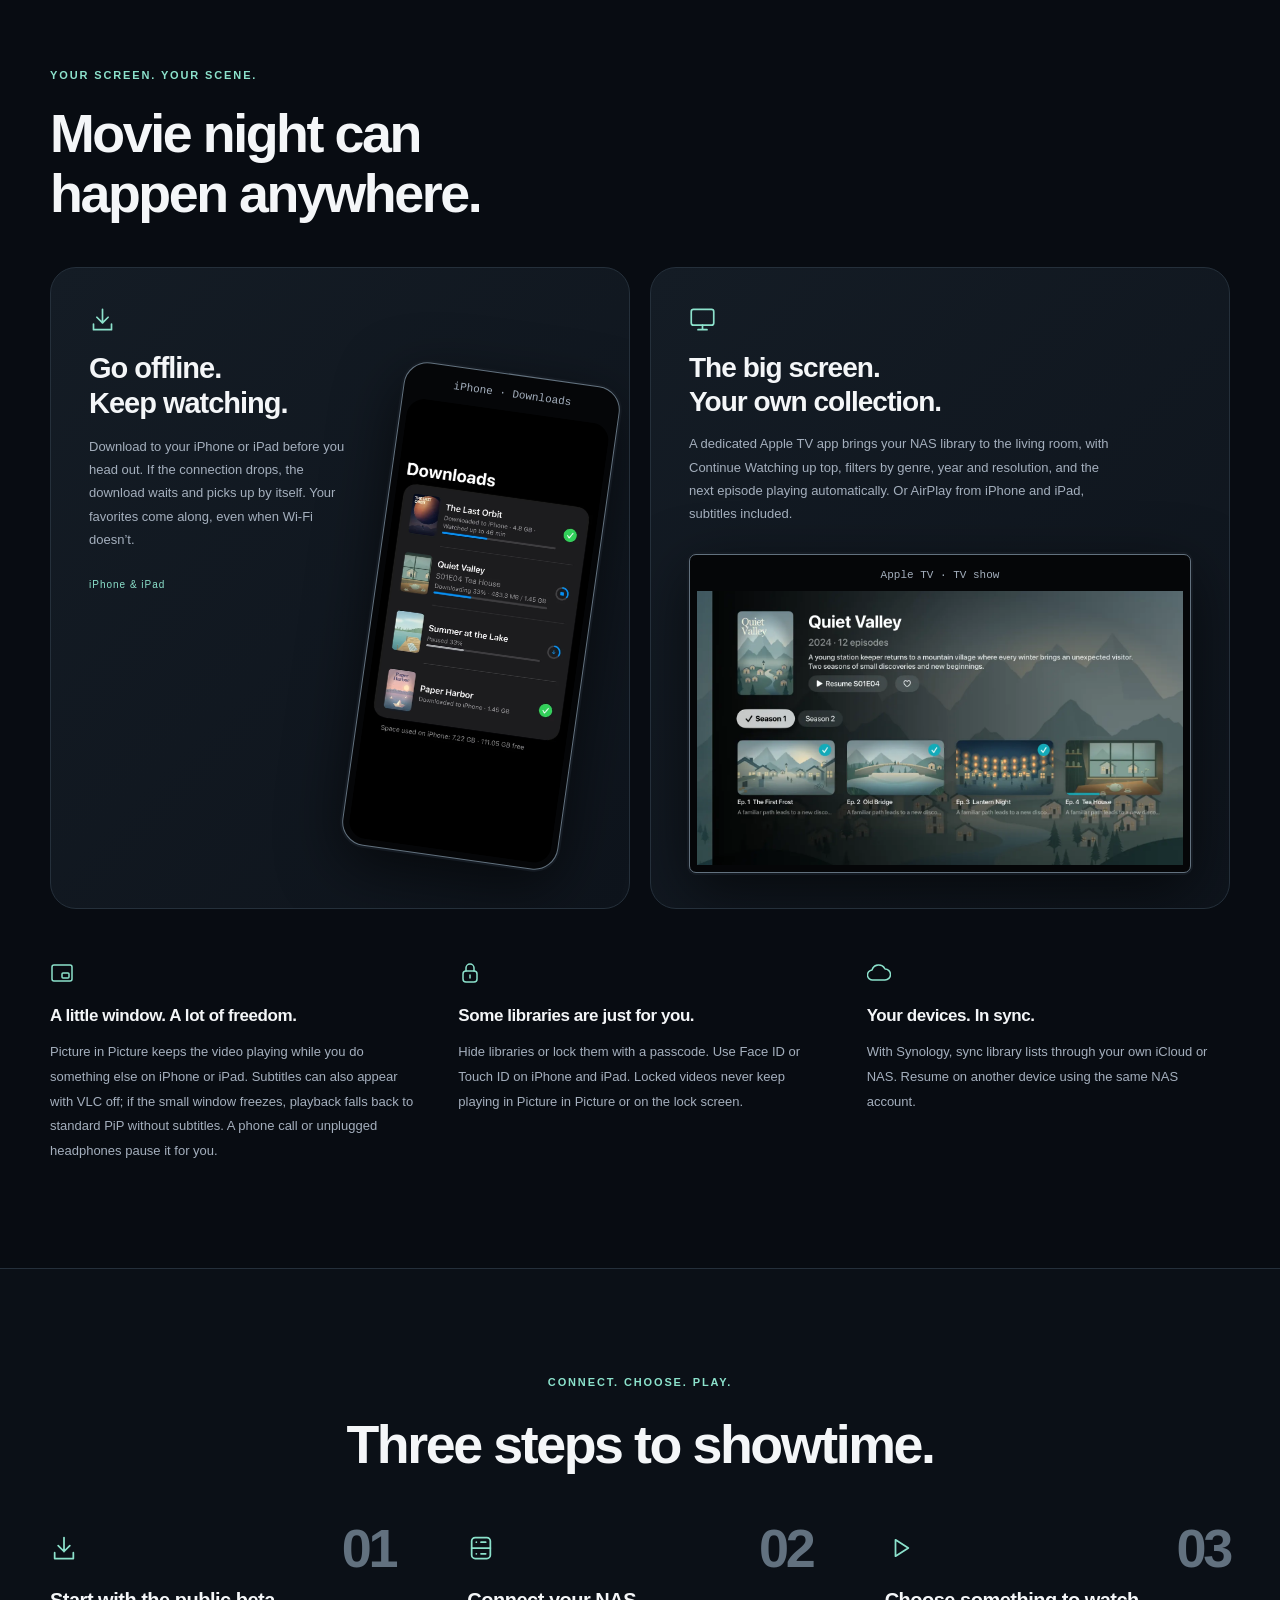
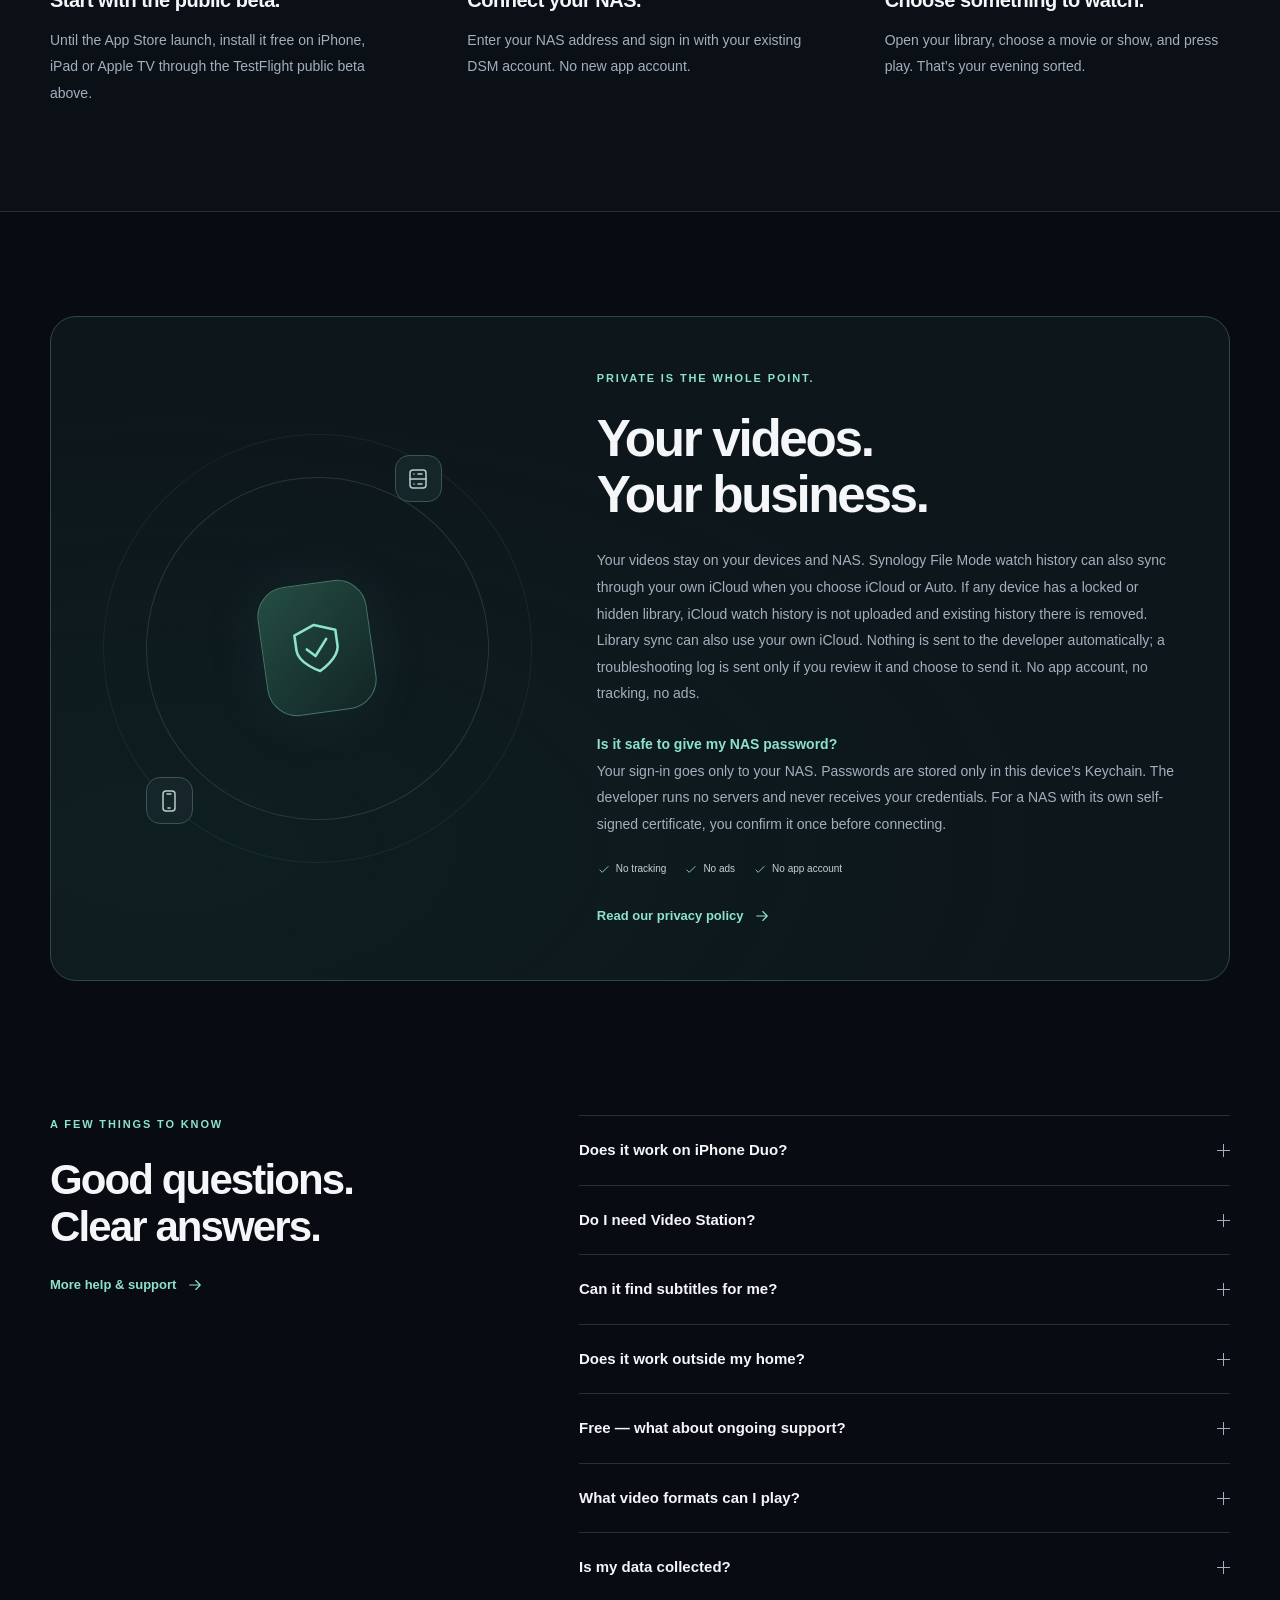
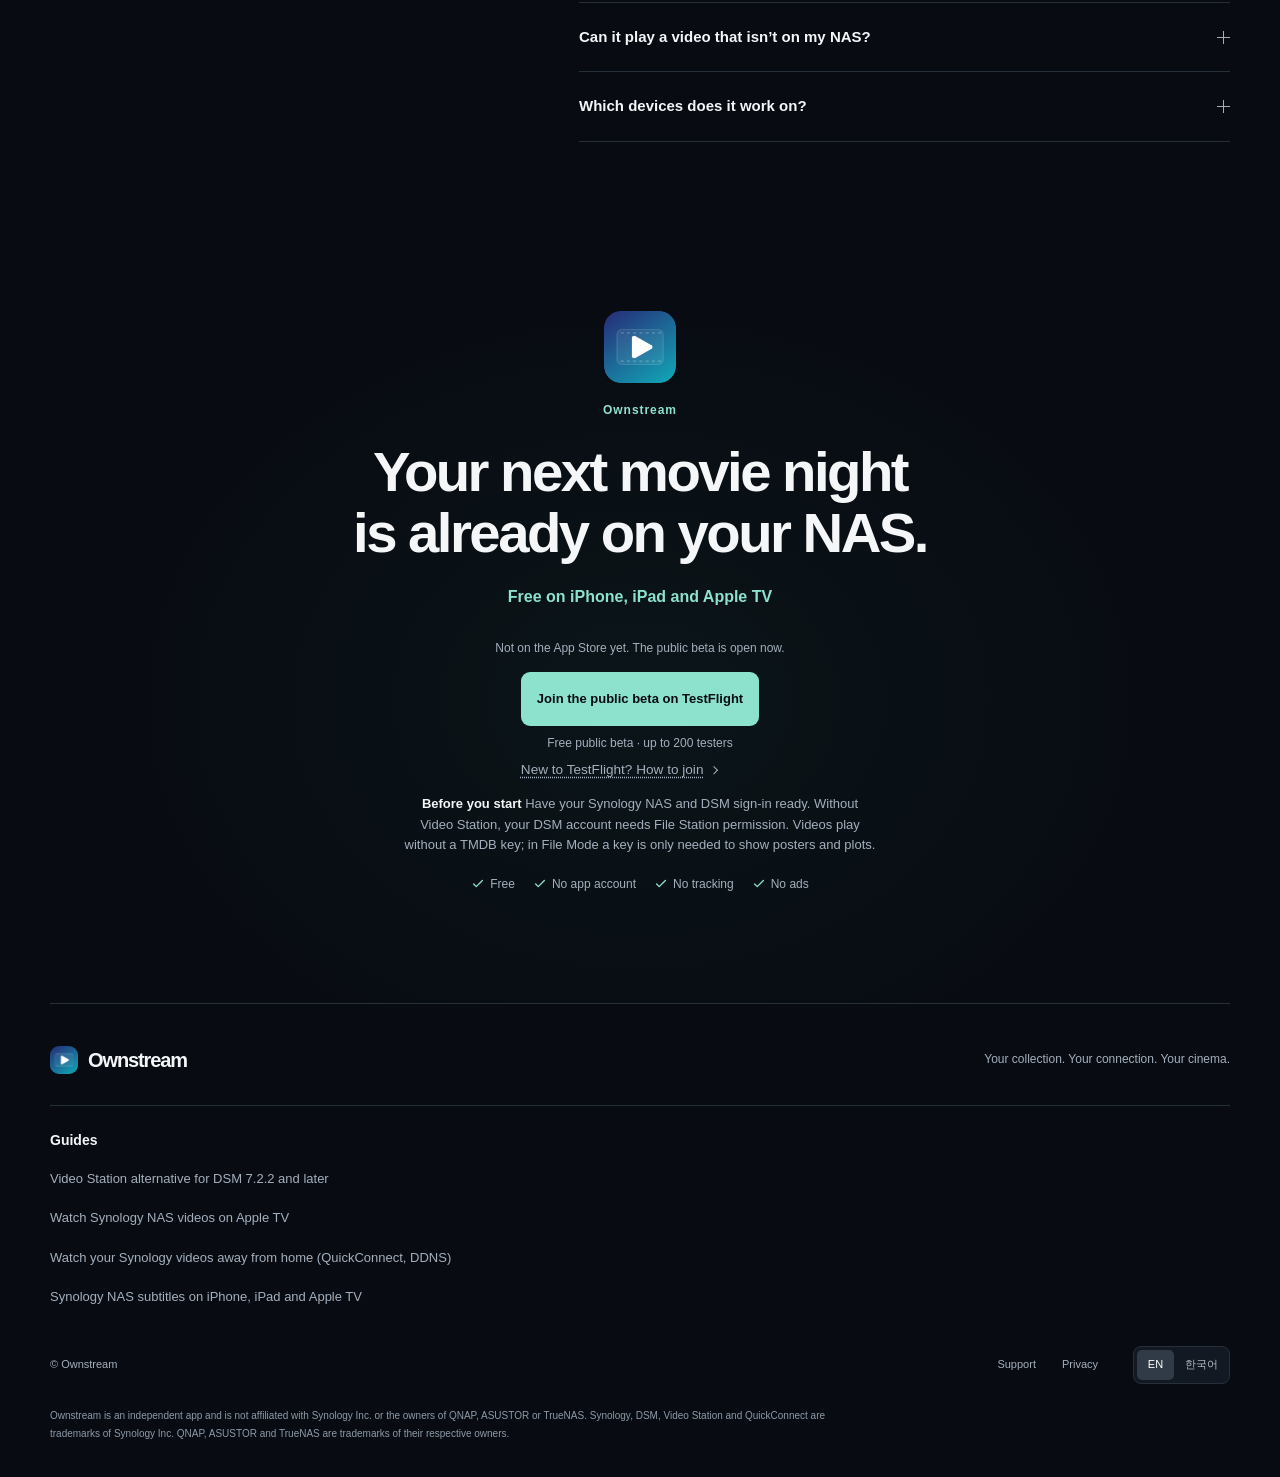
==== commit 3a93cb30: "Duo section: unfolded player screenshot" ====
--- a/index.html
+++ b/index.html
@@ -51,6 +51,10 @@
       <h2 id="iphone-duo-title"><span lang="en" data-i18n>Unfolded, not stretched.</span><span lang="ko" data-i18n>늘리지 않고, 큰 화면 그대로.</span></h2>
     </div>
   </div>
+  <figure class="device duo-shot">
+    <img src="assets/shots/duo/player.webp" data-src-en="assets/shots/duo/player.webp" data-src-ko="assets/shots/duo/player.webp" alt="Ownstream playing a movie across the whole unfolded iPhone Duo screen, with subtitles" data-alt-en="Ownstream playing a movie across the whole unfolded iPhone Duo screen, with subtitles" data-alt-ko="펼친 iPhone Duo 화면 전체로 자막과 함께 영화를 재생하는 Ownstream" width="1440" height="990" loading="lazy" decoding="async">
+    <figcaption class="shot-label"><span lang="en" data-i18n>iPhone Duo · Unfolded player</span><span lang="ko" data-i18n>iPhone Duo · 펼친 화면 재생</span></figcaption>
+  </figure>
   <div class="feature-grid">
     <article class="feature-card">
       <h3><span lang="en" data-i18n>Made for the unfolded screen</span><span lang="ko" data-i18n>펼친 큰 화면에 맞춘 화면</span></h3>
--- a/style.css
+++ b/style.css
@@ -733,6 +733,15 @@
 .section-heading .eyebrow {
   margin-bottom:20px;
 }
+.duo-shot {
+  max-width:880px;
+  margin:0 auto 32px;
+  padding:8px 8px 0;
+  border-radius:16px;
+}
+.duo-shot img {
+  border-radius:10px;
+}
 .feature-grid {
   display:grid;
   grid-template-columns:1fr 1fr;
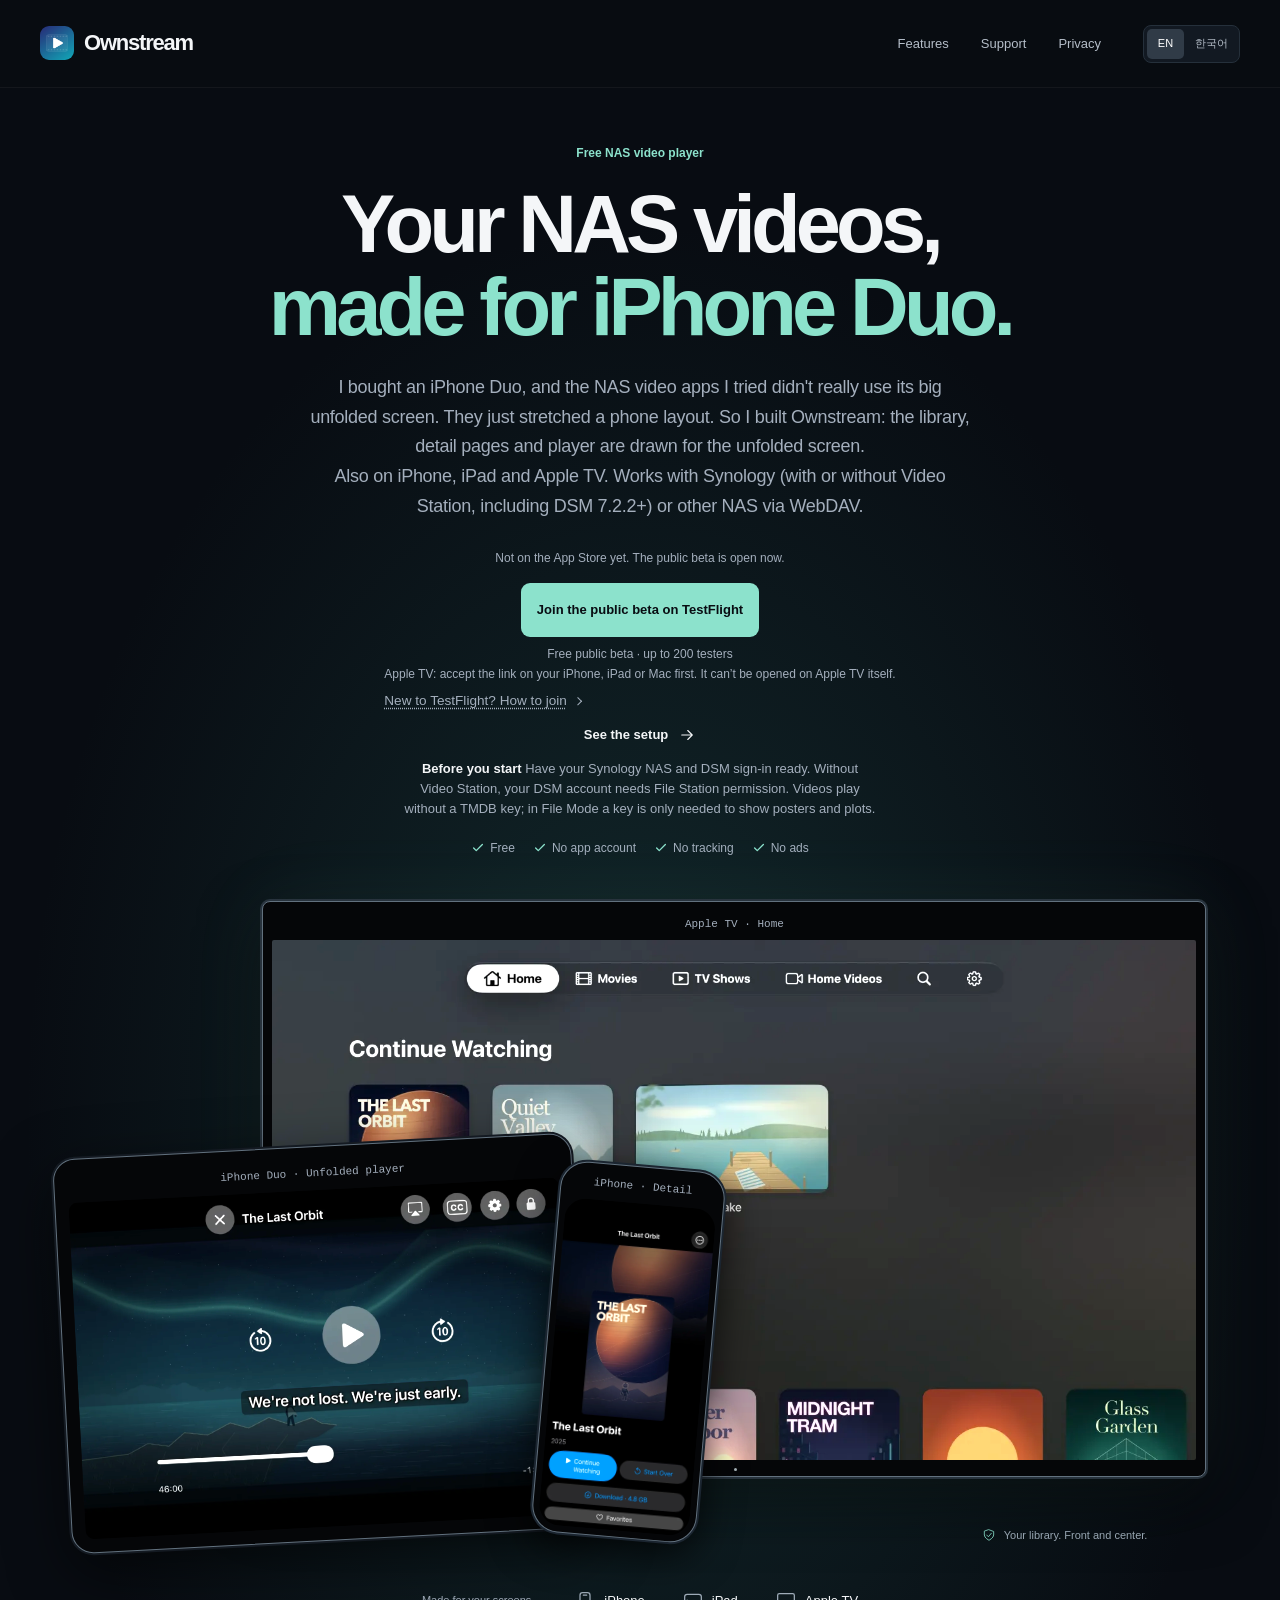
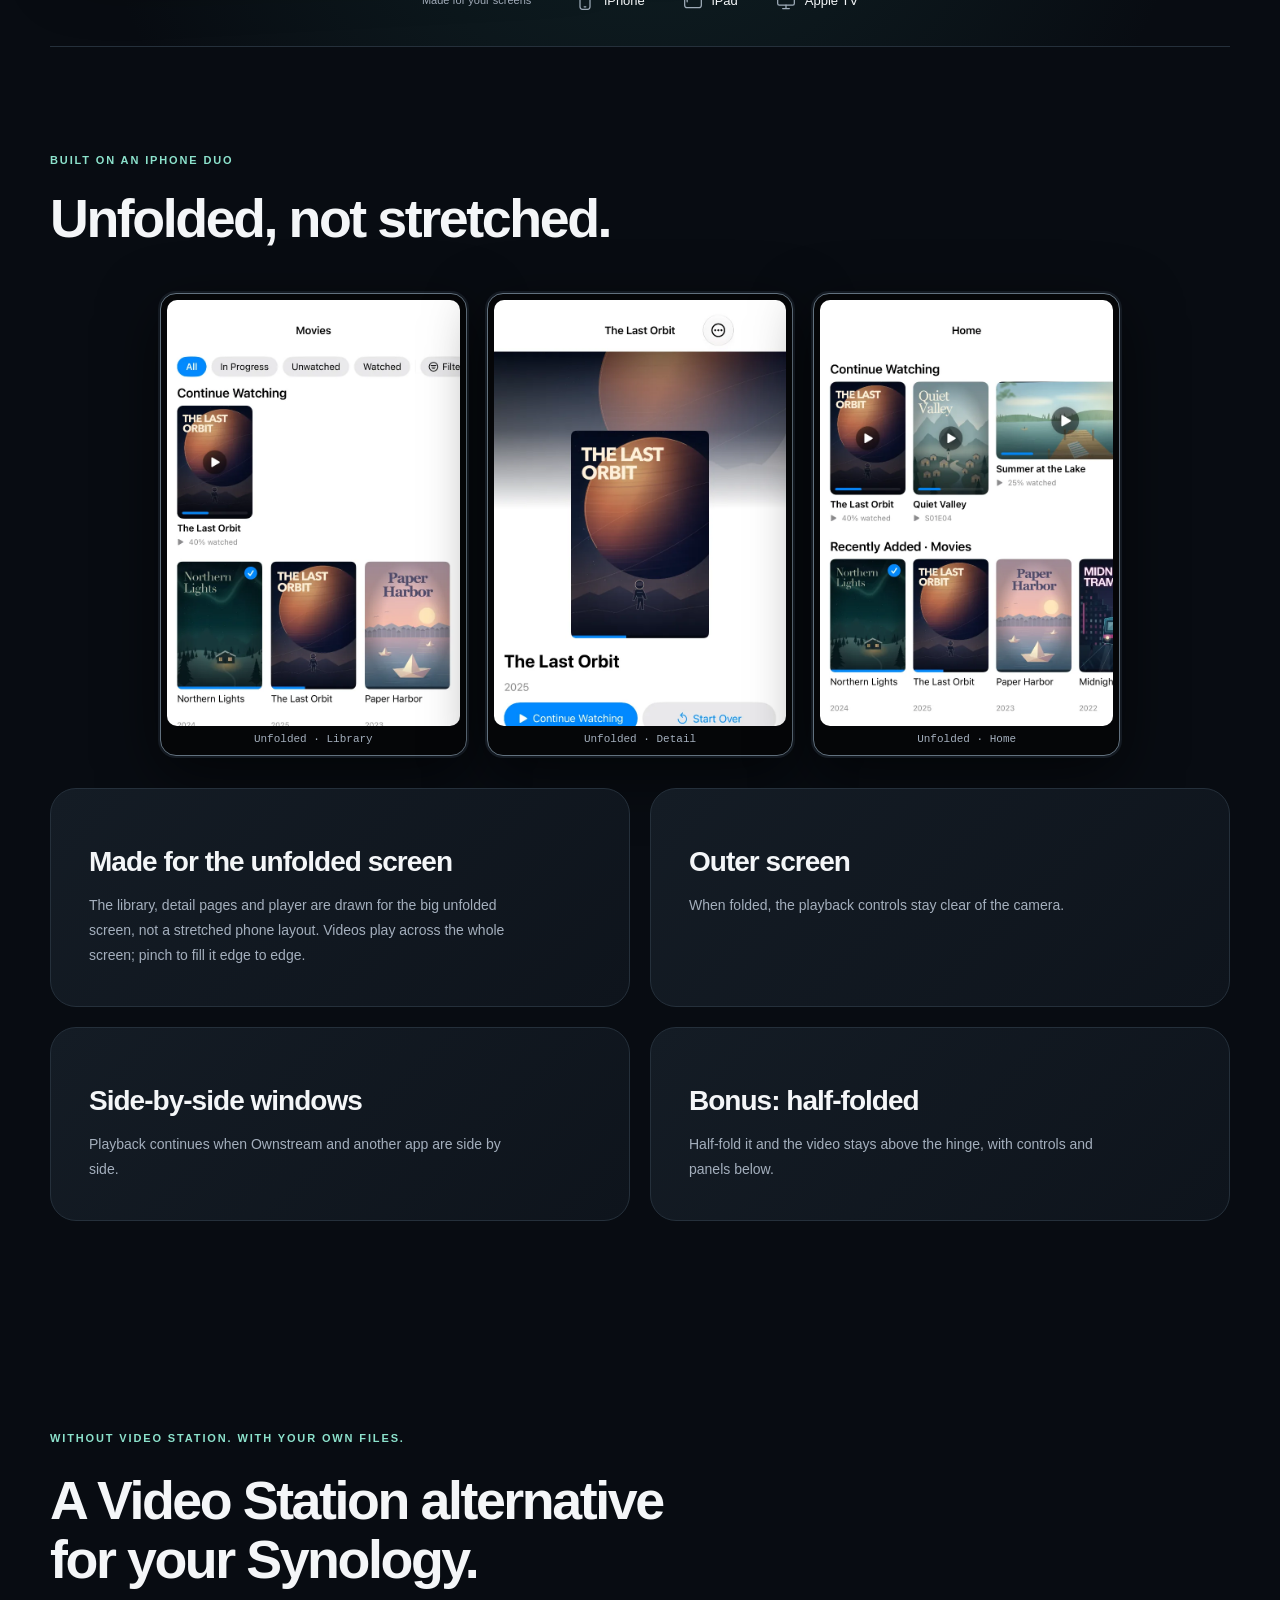
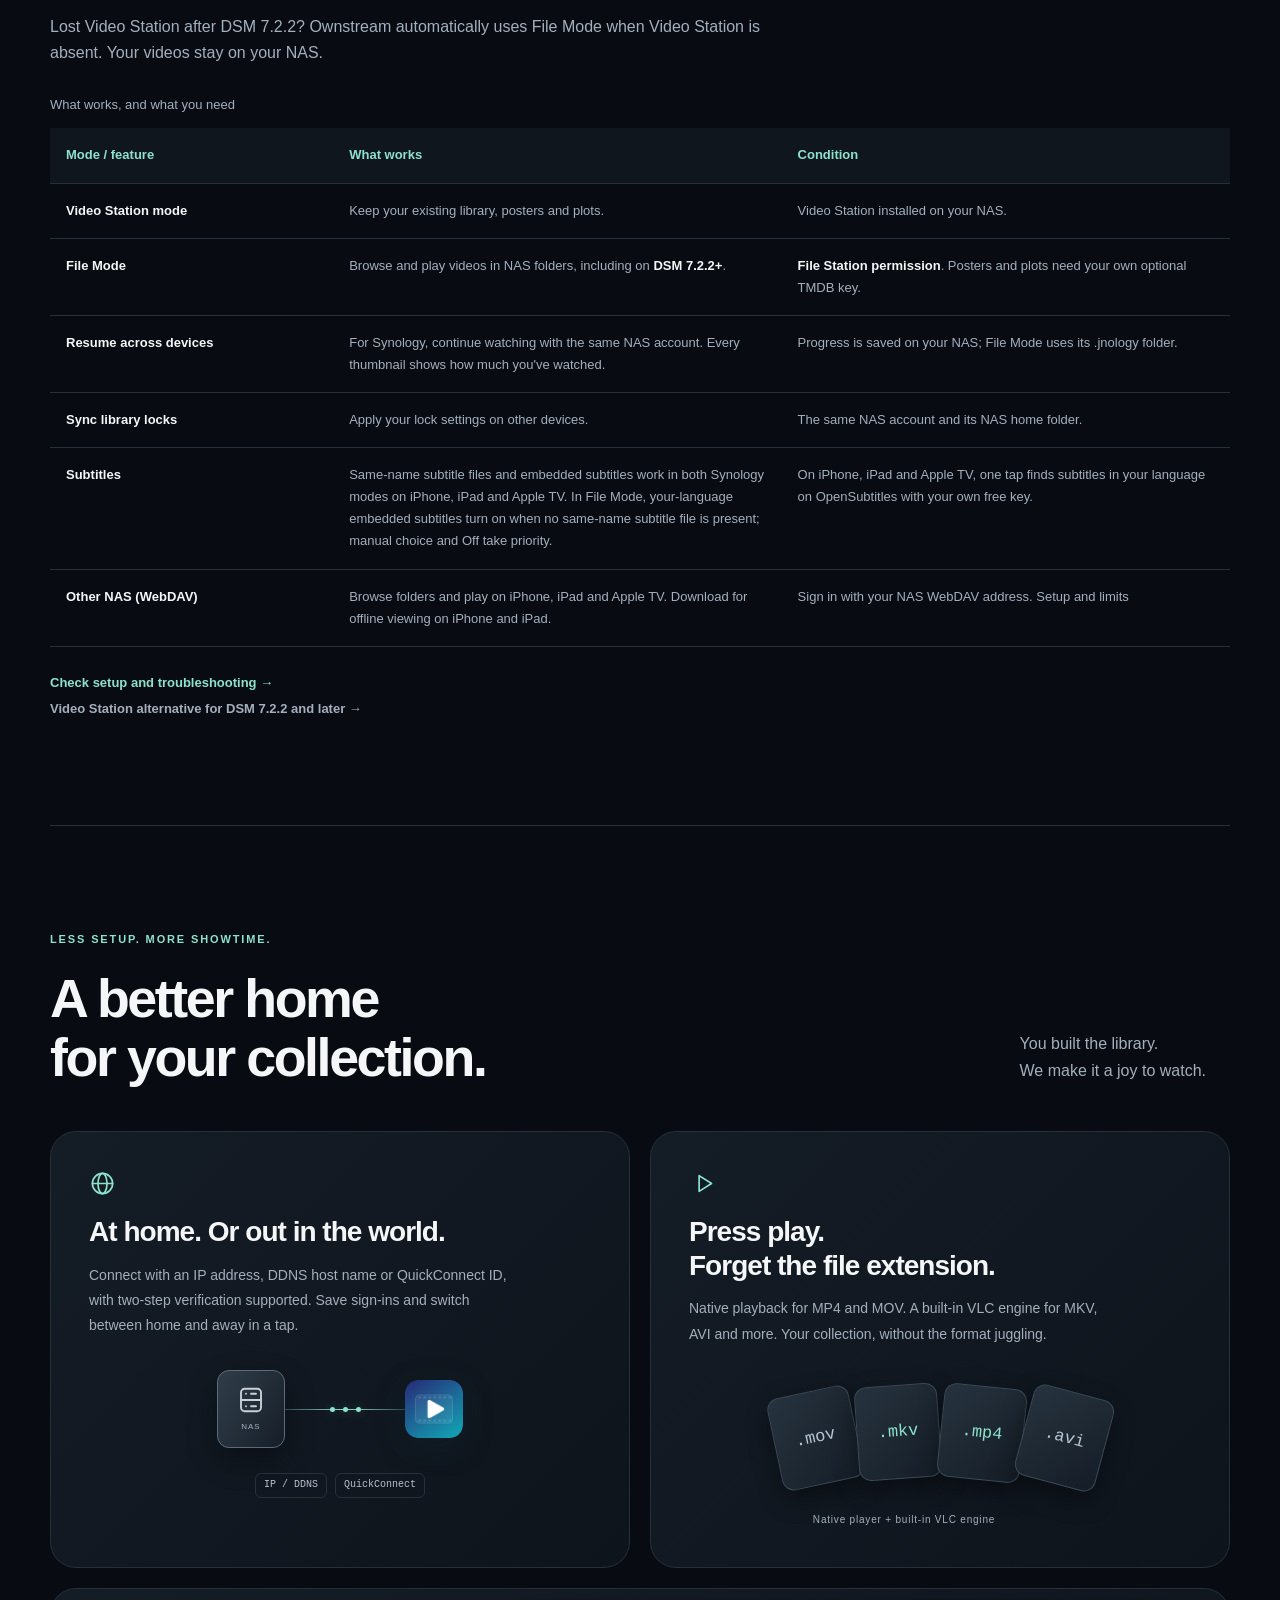
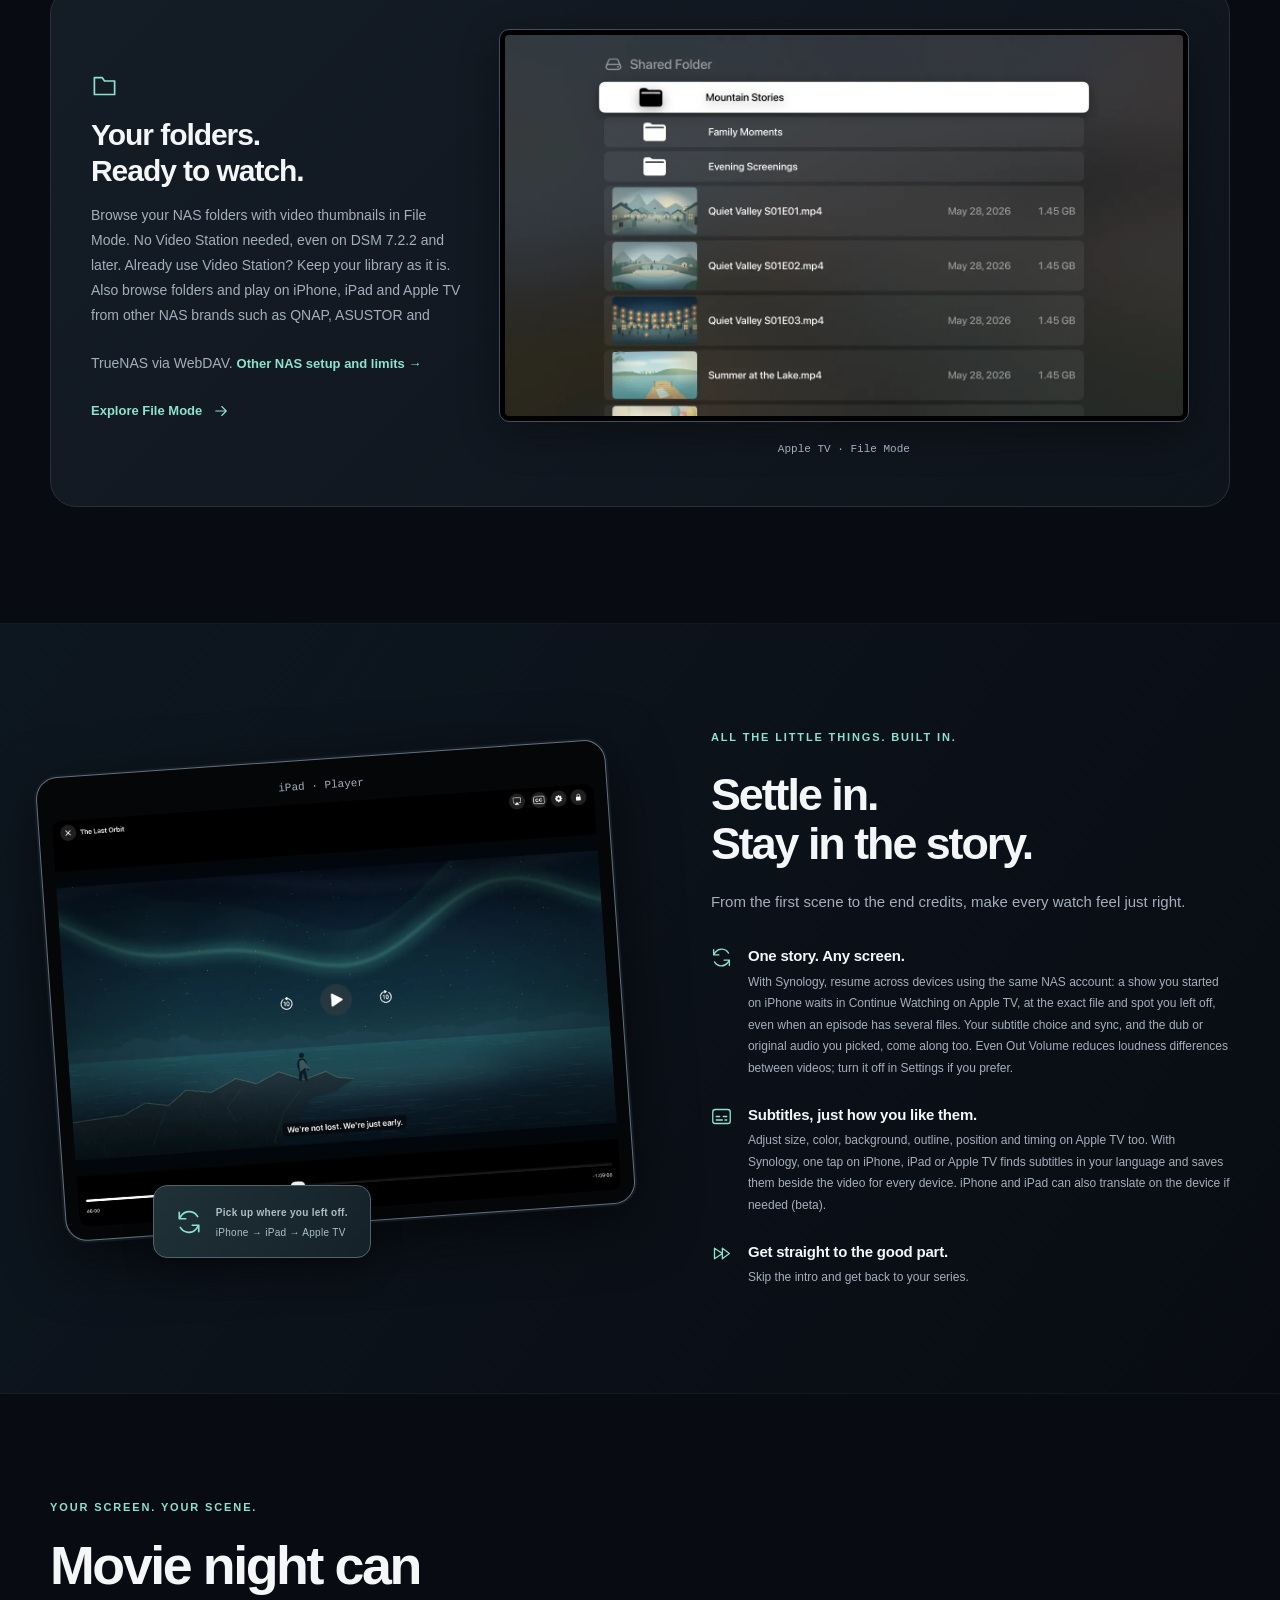
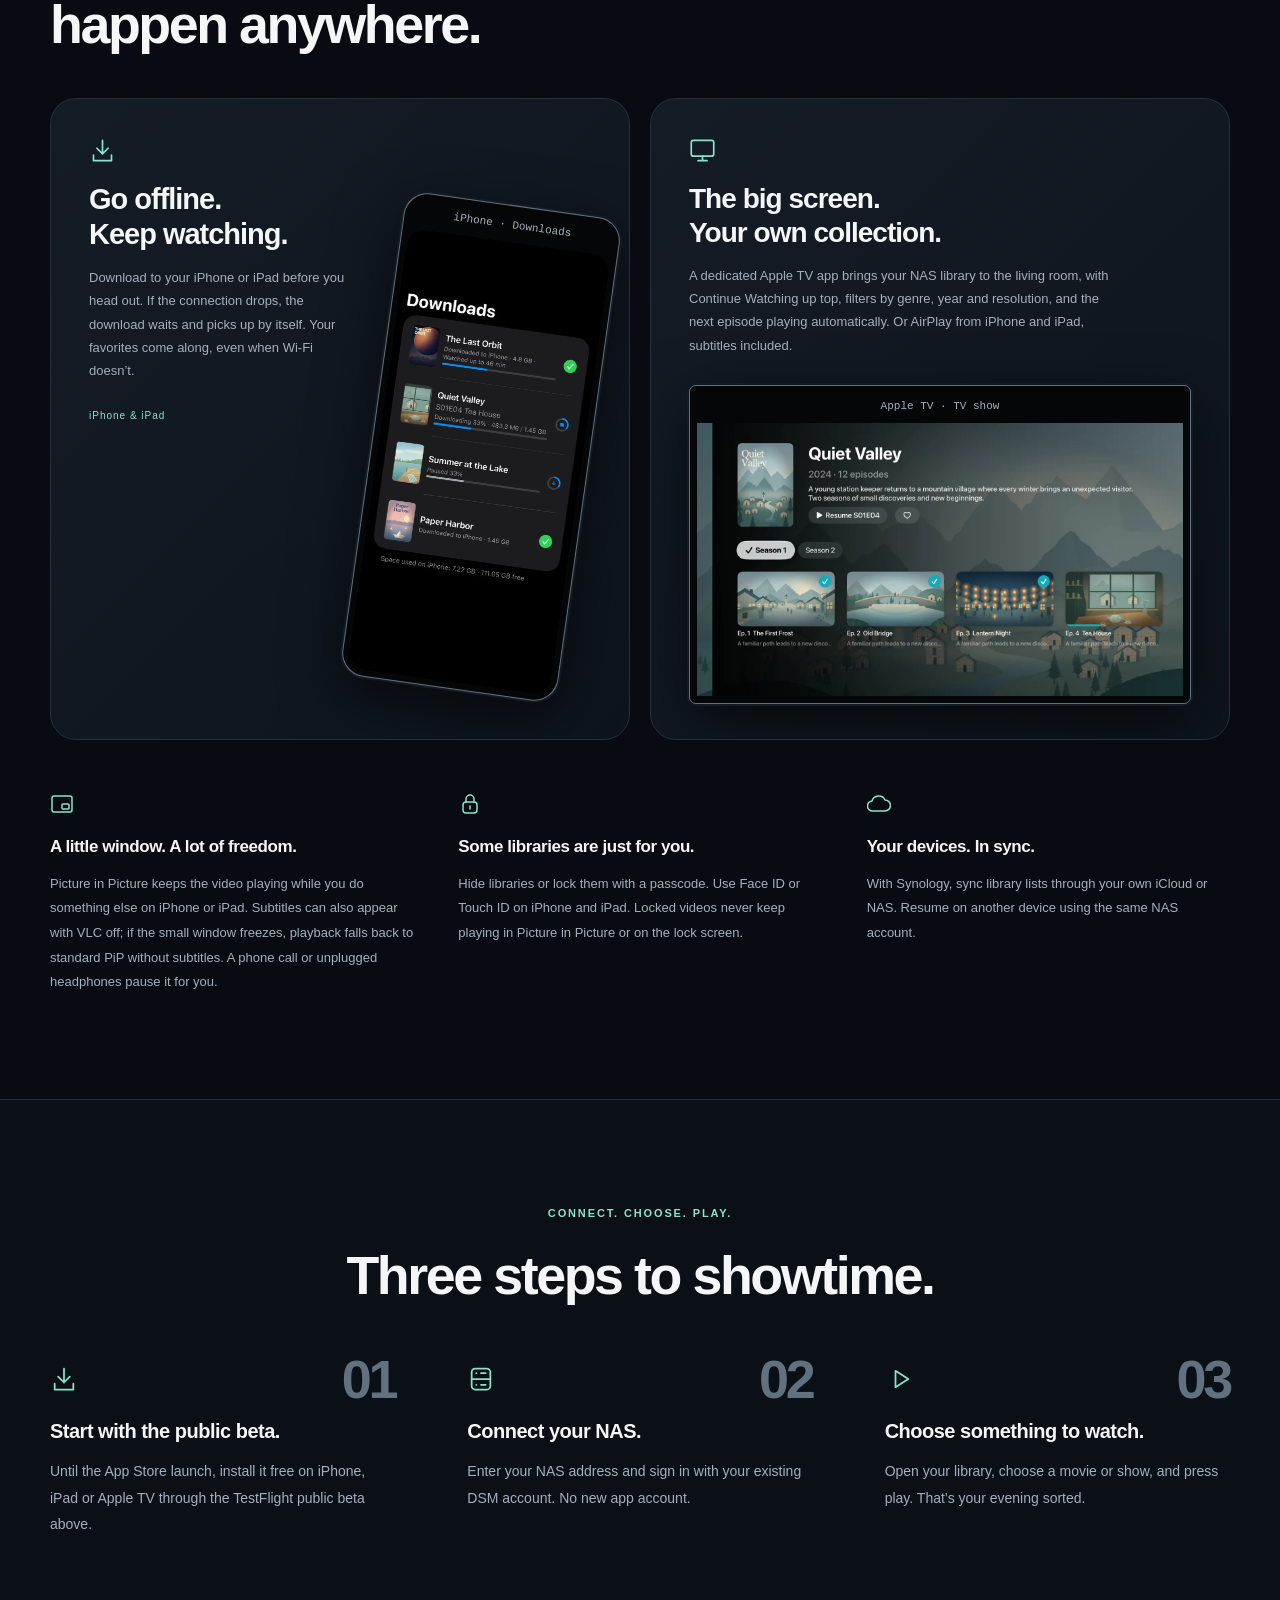
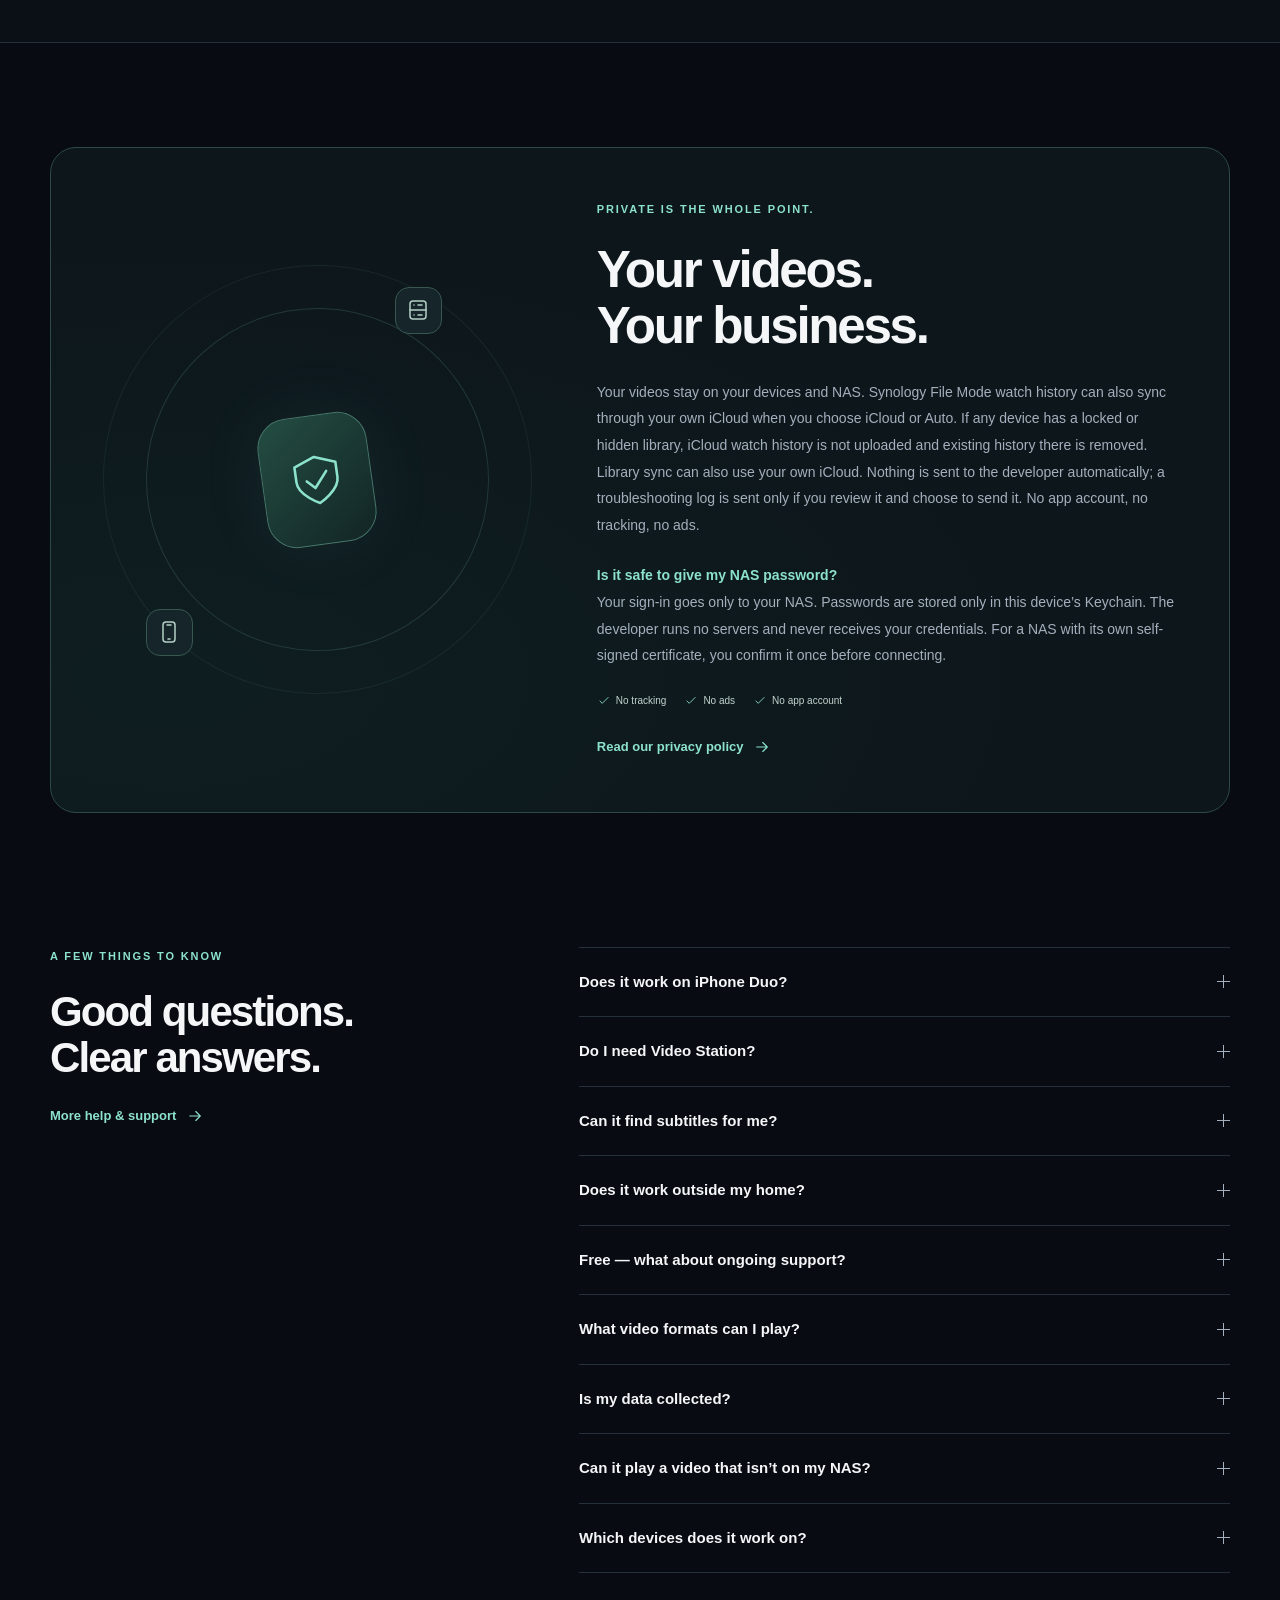
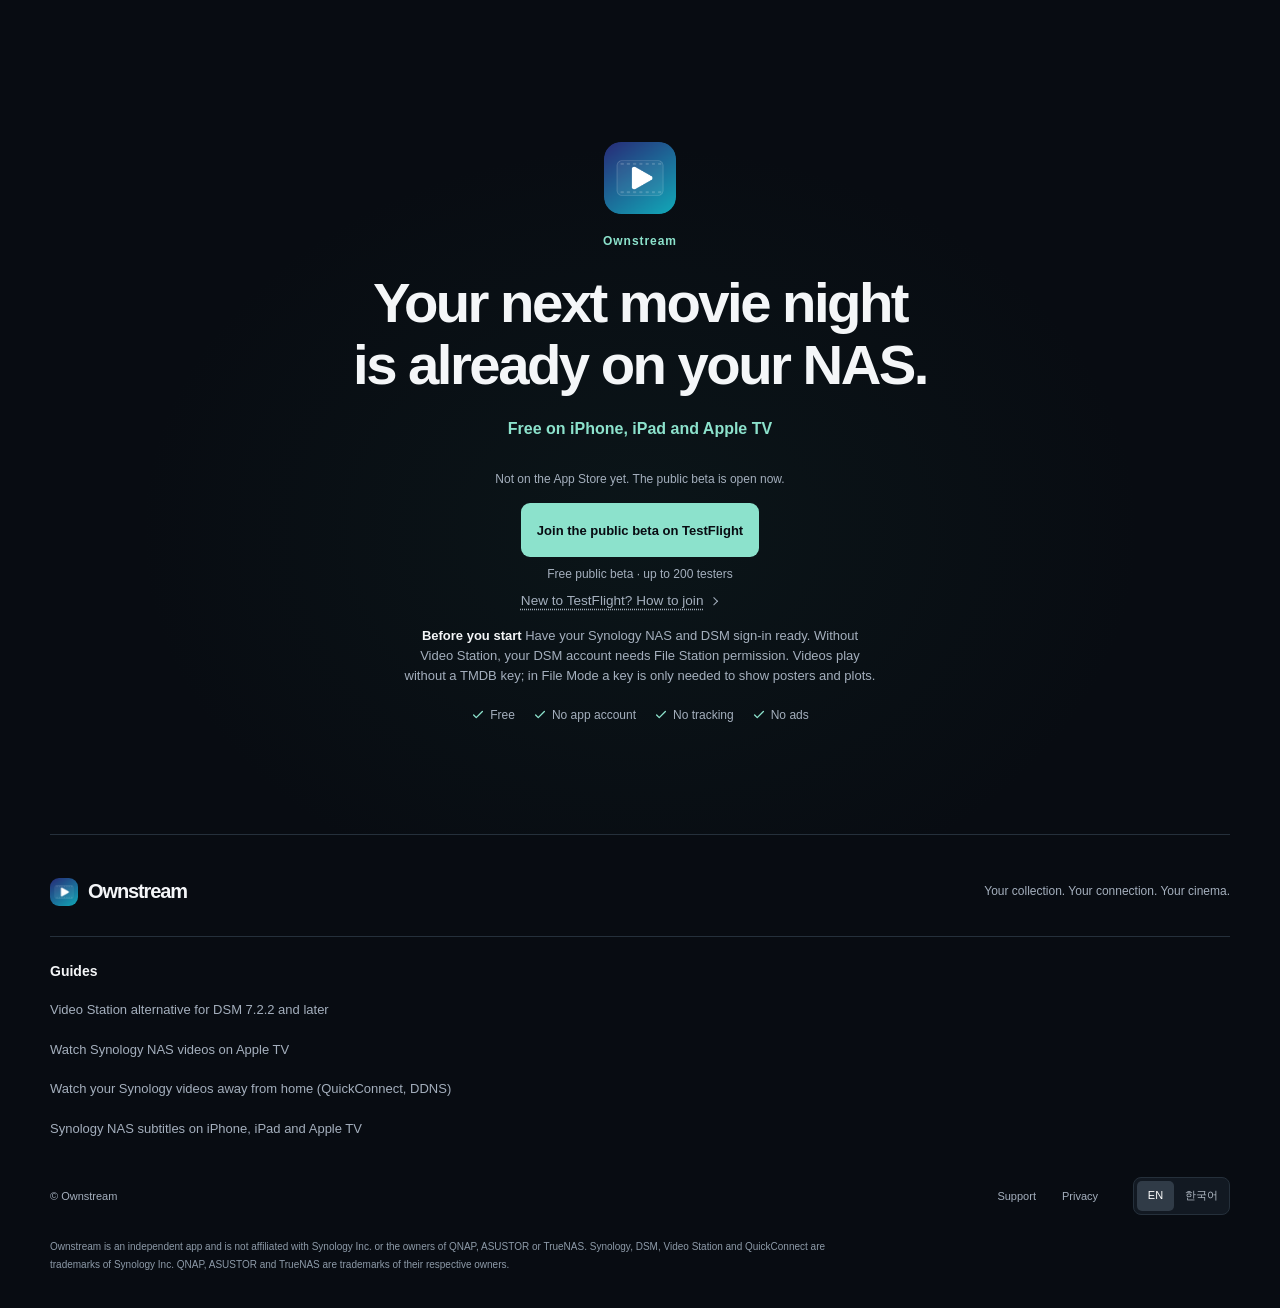
==== commit a0536ac7: "Public beta 196: Duo shots in hero and Duo section" ====
--- a/index.html
+++ b/index.html
@@ -39,9 +39,9 @@
     <li><span lang="en" data-i18n>Open Ownstream in TestFlight on Apple TV and install.</span><span lang="ko" data-i18n>Apple TV의 TestFlight에서 Ownstream을 골라 설치하세요.</span></li>
   </ol>
 </details></div><a class="text-link" href="#how-it-works"><span lang="en" data-i18n>See the setup</span><span lang="ko" data-i18n>시작 방법 보기</span><svg class="icon" viewBox="0 0 24 24" fill="none" stroke="currentColor" stroke-width="1.5" stroke-linecap="round" stroke-linejoin="round" aria-hidden="true"><path d="M5 12h14m-6-6 6 6-6 6"/></svg></a></div><p class="setup-note"><strong><span lang="en" data-i18n>Before you start</span><span lang="ko" data-i18n>시작 전에 준비하세요</span></strong> <span lang="en" data-i18n>Have your Synology NAS and DSM sign-in ready. Without Video Station, your DSM account needs File Station permission. Videos play without a TMDB key; in File Mode a key is only needed to show posters and plots.</span><span lang="ko" data-i18n>Synology NAS와 DSM 로그인 정보만 있으면 됩니다. Video Station이 없다면 DSM 계정에 File Station 권한이 필요합니다. TMDB 키 없이도 재생되며, 파일 모드에서 포스터·줄거리를 볼 때만 키가 필요합니다.</span></p><ul class="trust-row" role="list"><li><svg viewBox="0 0 16 16" fill="none" stroke="currentColor" stroke-width="1.5" stroke-linecap="round" stroke-linejoin="round" aria-hidden="true"><path d="m3 8 3 3 7-7"/></svg><span lang="en" data-i18n>Free</span><span lang="ko" data-i18n>무료</span></li><li><svg viewBox="0 0 16 16" fill="none" stroke="currentColor" stroke-width="1.5" stroke-linecap="round" stroke-linejoin="round" aria-hidden="true"><path d="m3 8 3 3 7-7"/></svg><span lang="en" data-i18n>No app account</span><span lang="ko" data-i18n>앱 회원가입 없음</span></li><li><svg viewBox="0 0 16 16" fill="none" stroke="currentColor" stroke-width="1.5" stroke-linecap="round" stroke-linejoin="round" aria-hidden="true"><path d="m3 8 3 3 7-7"/></svg><span lang="en" data-i18n>No tracking</span><span lang="ko" data-i18n>추적 없음</span></li><li><svg viewBox="0 0 16 16" fill="none" stroke="currentColor" stroke-width="1.5" stroke-linecap="round" stroke-linejoin="round" aria-hidden="true"><path d="m3 8 3 3 7-7"/></svg><span lang="en" data-i18n>No ads</span><span lang="ko" data-i18n>광고 없음</span></li></ul></div>
-<div class="device-stage" role="group" aria-label="Ownstream on iPhone, iPad and Apple TV" data-label-en="Ownstream on iPhone, iPad and Apple TV" data-label-ko="iPhone, iPad, Apple TV의 Ownstream">
+<div class="device-stage" role="group" aria-label="Ownstream on Apple TV, iPhone Duo and iPhone" data-label-en="Ownstream on Apple TV, iPhone Duo and iPhone" data-label-ko="Apple TV, iPhone Duo, iPhone의 Ownstream">
 <div class="device television"><span class="shot-label"><span lang="en" data-i18n>Apple TV · Home</span><span lang="ko" data-i18n>Apple TV · 홈</span></span><img class="" src="assets/shots/tv-en/tabs.webp" data-src-en="assets/shots/tv-en/tabs.webp" data-src-ko="assets/shots/tv-ko/tabs.webp" alt="Ownstream Apple TV home with Continue Watching" data-alt-en="Ownstream Apple TV home with Continue Watching" data-alt-ko="Apple TV의 Ownstream 홈과 이어보기" width="1440" height="810" fetchpriority=high decoding="async"><span class="tv-indicator"></span></div>
-<div class="tv-foot" aria-hidden="true"></div><div class="device ipad"><span class="shot-label"><span lang="en" data-i18n>iPad · Library</span><span lang="ko" data-i18n>iPad · 라이브러리</span></span><img class="" src="assets/shots/ipad-land-en/home.webp" data-src-en="assets/shots/ipad-land-en/home.webp" data-src-ko="assets/shots/ipad-land-ko/home.webp" alt="Ownstream iPad library with movies and home videos" data-alt-en="Ownstream iPad library with movies and home videos" data-alt-ko="영화와 홈 비디오를 모아 보는 iPad의 Ownstream" width="1440" height="1080" fetchpriority=high decoding="async"></div><div class="device iphone"><span class="shot-label"><span lang="en" data-i18n>iPhone · Detail</span><span lang="ko" data-i18n>iPhone · 상세</span></span><img class="" src="assets/shots/iphone-en/detail.webp" data-src-en="assets/shots/iphone-en/detail.webp" data-src-ko="assets/shots/iphone-ko/detail.webp" alt="Movie details in Ownstream on iPhone" data-alt-en="Movie details in Ownstream on iPhone" data-alt-ko="iPhone의 Ownstream 영화 상세 화면" width="640" height="1391" fetchpriority=high decoding="async"></div><div class="stage-label"><svg class="icon" viewBox="0 0 24 24" fill="none" stroke="currentColor" stroke-width="1.5" stroke-linecap="round" stroke-linejoin="round" aria-hidden="true"><path d="m12 3 8 3v6c0 5-8 9-8 9s-8-4-8-9V6Z"/><path d="m8 12 3 3 5-6"/></svg><span lang="en" data-i18n>Your library. Front and center.</span><span lang="ko" data-i18n>내 라이브러리가 주인공.</span></div></div>
+<div class="tv-foot" aria-hidden="true"></div><div class="device ipad duo-hero"><span class="shot-label"><span lang="en" data-i18n>iPhone Duo · Unfolded player</span><span lang="ko" data-i18n>iPhone Duo · 펼친 화면 재생</span></span><img class="" src="assets/shots/duo/player.webp" data-src-en="assets/shots/duo/player.webp" data-src-ko="assets/shots/duo/player.webp" alt="Ownstream playing a movie across the whole unfolded iPhone Duo screen, with subtitles" data-alt-en="Ownstream playing a movie across the whole unfolded iPhone Duo screen, with subtitles" data-alt-ko="펼친 iPhone Duo 화면 전체로 자막과 함께 영화를 재생하는 Ownstream" width="1440" height="990" fetchpriority=high decoding="async"></div><div class="device iphone"><span class="shot-label"><span lang="en" data-i18n>iPhone · Detail</span><span lang="ko" data-i18n>iPhone · 상세</span></span><img class="" src="assets/shots/iphone-en/detail.webp" data-src-en="assets/shots/iphone-en/detail.webp" data-src-ko="assets/shots/iphone-ko/detail.webp" alt="Movie details in Ownstream on iPhone" data-alt-en="Movie details in Ownstream on iPhone" data-alt-ko="iPhone의 Ownstream 영화 상세 화면" width="640" height="1391" fetchpriority=high decoding="async"></div><div class="stage-label"><svg class="icon" viewBox="0 0 24 24" fill="none" stroke="currentColor" stroke-width="1.5" stroke-linecap="round" stroke-linejoin="round" aria-hidden="true"><path d="m12 3 8 3v6c0 5-8 9-8 9s-8-4-8-9V6Z"/><path d="m8 12 3 3 5-6"/></svg><span lang="en" data-i18n>Your library. Front and center.</span><span lang="ko" data-i18n>내 라이브러리가 주인공.</span></div></div>
 <div class="platforms"><span><span lang="en" data-i18n>Made for your screens</span><span lang="ko" data-i18n>내가 쓰는 화면 그대로</span></span><span><svg class="icon" viewBox="0 0 24 24" fill="none" stroke="currentColor" stroke-width="1.5" stroke-linecap="round" stroke-linejoin="round" aria-hidden="true"><rect x="6" y="2" width="12" height="20" rx="3"/><path d="M10 5h4m-3 14h2"/></svg>iPhone</span><span><svg class="icon" viewBox="0 0 24 24" fill="none" stroke="currentColor" stroke-width="1.5" stroke-linecap="round" stroke-linejoin="round" aria-hidden="true"><rect x="2" y="4" width="20" height="16" rx="3"/><path d="M5 11v2"/></svg>iPad</span><span><svg class="icon" viewBox="0 0 24 24" fill="none" stroke="currentColor" stroke-width="1.5" stroke-linecap="round" stroke-linejoin="round" aria-hidden="true"><rect x="2" y="3" width="20" height="14" rx="2"/><path d="M8 21h8m-4-4v4"/></svg>Apple TV</span></div></section>
 
 <section class="section wrap" id="iphone-duo" aria-labelledby="iphone-duo-title">
@@ -51,10 +51,20 @@
       <h2 id="iphone-duo-title"><span lang="en" data-i18n>Unfolded, not stretched.</span><span lang="ko" data-i18n>늘리지 않고, 큰 화면 그대로.</span></h2>
     </div>
   </div>
-  <figure class="device duo-shot">
-    <img src="assets/shots/duo/player.webp" data-src-en="assets/shots/duo/player.webp" data-src-ko="assets/shots/duo/player.webp" alt="Ownstream playing a movie across the whole unfolded iPhone Duo screen, with subtitles" data-alt-en="Ownstream playing a movie across the whole unfolded iPhone Duo screen, with subtitles" data-alt-ko="펼친 iPhone Duo 화면 전체로 자막과 함께 영화를 재생하는 Ownstream" width="1440" height="990" loading="lazy" decoding="async">
-    <figcaption class="shot-label"><span lang="en" data-i18n>iPhone Duo · Unfolded player</span><span lang="ko" data-i18n>iPhone Duo · 펼친 화면 재생</span></figcaption>
-  </figure>
+  <div class="duo-gallery">
+    <figure class="device duo-shot">
+      <img src="assets/shots/duo/library-en.webp" data-src-en="assets/shots/duo/library-en.webp" data-src-ko="assets/shots/duo/library-ko.webp" alt="Movie library with posters filling the unfolded iPhone Duo screen" data-alt-en="Movie library with posters filling the unfolded iPhone Duo screen" data-alt-ko="펼친 iPhone Duo 화면을 꽉 채운 영화 라이브러리 포스터 목록" width="720" height="1048" loading="lazy" decoding="async">
+      <figcaption class="shot-label"><span lang="en" data-i18n>Unfolded · Library</span><span lang="ko" data-i18n>펼친 화면 · 라이브러리</span></figcaption>
+    </figure>
+    <figure class="device duo-shot">
+      <img src="assets/shots/duo/detail-en.webp" data-src-en="assets/shots/duo/detail-en.webp" data-src-ko="assets/shots/duo/detail-ko.webp" alt="Movie details on the unfolded iPhone Duo screen, with the backdrop reaching both edges" data-alt-en="Movie details on the unfolded iPhone Duo screen, with the backdrop reaching both edges" data-alt-ko="배경 그림이 양쪽 끝까지 찬 펼친 iPhone Duo 화면의 영화 상세" width="720" height="1048" loading="lazy" decoding="async">
+      <figcaption class="shot-label"><span lang="en" data-i18n>Unfolded · Detail</span><span lang="ko" data-i18n>펼친 화면 · 상세</span></figcaption>
+    </figure>
+    <figure class="device duo-shot">
+      <img src="assets/shots/duo/home-en.webp" data-src-en="assets/shots/duo/home-en.webp" data-src-ko="assets/shots/duo/home-ko.webp" alt="Home with Continue Watching on the unfolded iPhone Duo screen" data-alt-en="Home with Continue Watching on the unfolded iPhone Duo screen" data-alt-ko="펼친 iPhone Duo 화면의 홈과 이어보기" width="720" height="1048" loading="lazy" decoding="async">
+      <figcaption class="shot-label"><span lang="en" data-i18n>Unfolded · Home</span><span lang="ko" data-i18n>펼친 화면 · 홈</span></figcaption>
+    </figure>
+  </div>
   <div class="feature-grid">
     <article class="feature-card">
       <h3><span lang="en" data-i18n>Made for the unfolded screen</span><span lang="ko" data-i18n>펼친 큰 화면에 맞춘 화면</span></h3>
--- a/style.css
+++ b/style.css
@@ -733,14 +733,33 @@
 .section-heading .eyebrow {
   margin-bottom:20px;
 }
+.duo-gallery {
+  display:grid;
+  grid-template-columns:repeat(3,1fr);
+  gap:20px;
+  max-width:960px;
+  margin:0 auto 32px;
+}
 .duo-shot {
-  max-width:880px;
-  margin:0 auto 32px;
-  padding:8px 8px 0;
+  margin:0;
+  padding:6px 6px 0;
   border-radius:16px;
 }
 .duo-shot img {
   border-radius:10px;
+}
+@media (max-width:640px) {
+  .duo-gallery {
+    grid-template-columns:none;
+    grid-auto-flow:column;
+    grid-auto-columns:72%;
+    overflow-x:auto;
+    scroll-snap-type:x mandatory;
+    gap:12px;
+  }
+  .duo-shot {
+    scroll-snap-align:start;
+  }
 }
 .feature-grid {
   display:grid;
